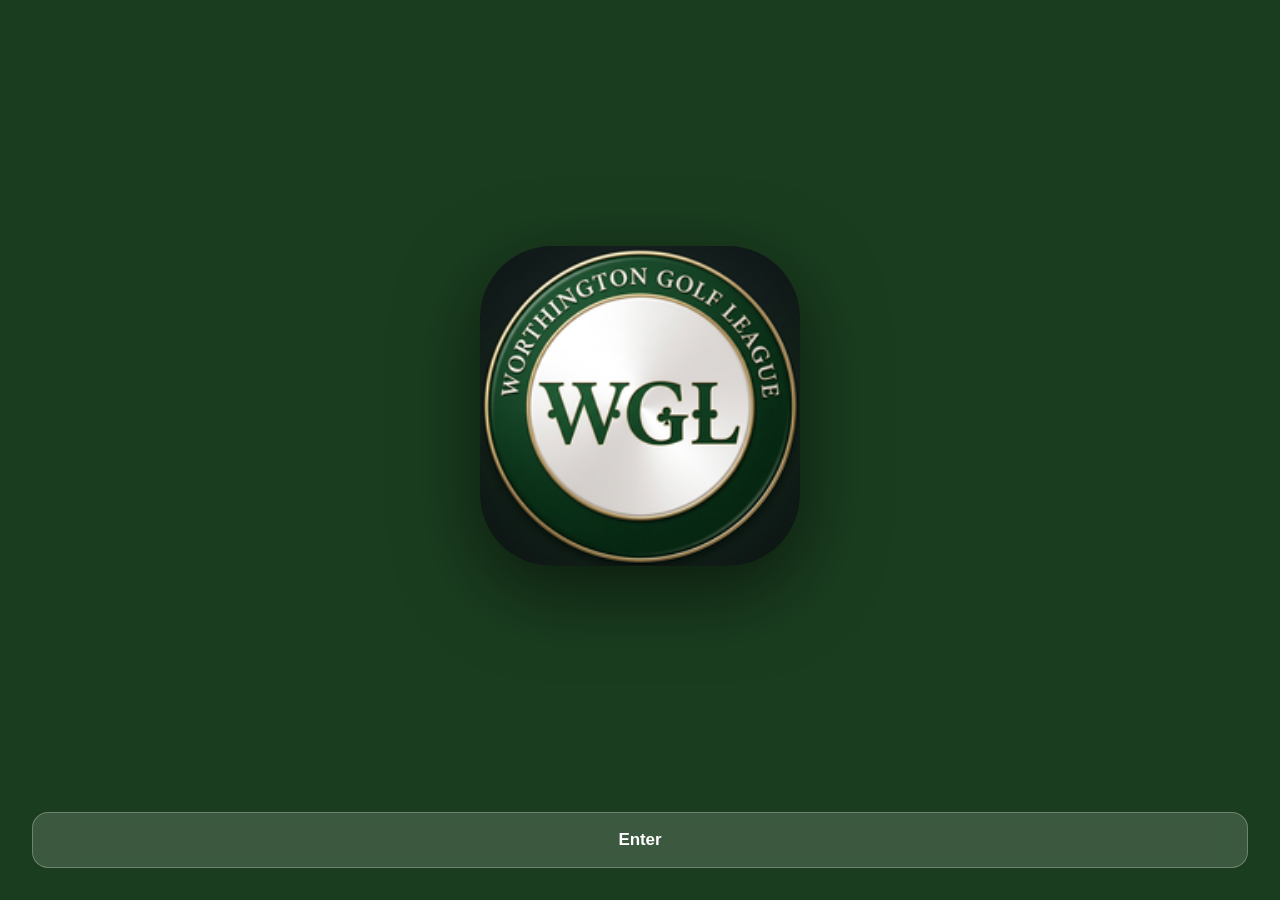
==== index.html @ fe024d25 "WGL update" ====
<!DOCTYPE html>
<!-- WGL v45 · 2026-08-27 · Auto push prompt on first open -->
<html lang="en">
<head>
<meta charset="UTF-8">
<meta name="viewport" content="width=device-width, initial-scale=1.0, viewport-fit=cover">
<meta name="apple-mobile-web-app-capable" content="yes">
<link rel="manifest" href="manifest.json">
<link rel="apple-touch-icon" href="apple-touch-icon.png">
<title>WGL 2026</title>
<!-- OneSignal Web Push SDK -->
<script src="https://cdn.onesignal.com/sdks/web/v16/OneSignalSDK.page.js" defer></script>
<script>
  window.OneSignalDeferred = window.OneSignalDeferred || [];
  OneSignalDeferred.push(async function(OneSignal) {
    await OneSignal.init({
      appId: '2d45ee7e-57a8-450f-bbcd-42a872d6ac59',
      serviceWorkerParam: { scope: '/worthington-golf-league/' },
      serviceWorkerPath: 'OneSignalSDKWorker.js',
      serviceWorkerUpdaterPath: 'OneSignalSDKupdaterWorker.js',
    });
  });
</script>
<style>
* { box-sizing:border-box; margin:0; padding:0; }
body { font-family:-apple-system,BlinkMacSystemFont,'Segoe UI',sans-serif; background:var(--bg,#f5f5f5); color:var(--text,#1a1a1a); font-size:14px; height:100dvh; display:flex; flex-direction:column; overflow:hidden; }

/* Sync badge */
.sync-bar { display:flex; align-items:center; justify-content:center; gap:6px; padding:5px 12px; font-size:11px; color:#2e7d32; background:#e8f5e9; border-bottom:1px solid #c8e6c9; flex-shrink:0; order:0; }
.sync-dot { width:7px; height:7px; border-radius:50%; background:#43a047; flex-shrink:0; }

/* Header */
.app-hdr { background:#1b5e20; color:white; padding-top:env(safe-area-inset-top); flex-shrink:0; order:1; }
.hdr-inner { padding:10px 14px 0; }
.hdr-inner h1 { font-size:17px; font-weight:700; }
.hdr-sub { font-size:11px; opacity:.75; margin:1px 0 8px; }
html,body{touch-action:manipulation}
button,.tab,.pin-btn,input,select{touch-action:manipulation}
.tabs { flex-shrink:0; order:3; display:flex; background:var(--tabbar-bg,rgba(255,255,255,.88)); -webkit-backdrop-filter:blur(20px) saturate(180%); backdrop-filter:blur(20px) saturate(180%); border-top:.5px solid var(--tabbar-line,rgba(0,0,0,.12)); padding-bottom:env(safe-area-inset-bottom); }
#main-scroll { order:2; flex:1; overflow-y:auto; -webkit-overflow-scrolling:touch; }
.tab { flex:1; min-width:0; display:flex; flex-direction:column; align-items:center; gap:2px; padding:7px 1px 6px; font-size:9px; font-weight:600; color:var(--tabbar-inactive,#8e8e93); cursor:pointer; white-space:nowrap; -webkit-tap-highlight-color:transparent; }
.tab .ticon { display:inline-flex; align-items:center; justify-content:center; opacity:.85; padding:4px 10px; border-radius:12px; transition:transform .15s ease, background .15s ease; }
.tab .ticon svg { width:22px; height:22px; display:block; }
.tab.active .ticon svg { stroke-width:2.2; }
#tab-my.active .ticon svg { fill:currentColor; }
.tab.active { color:var(--tint,#2e7d32); }
.tab.active .ticon { opacity:1; transform:scale(1.08); background:var(--tint-soft,rgba(46,125,50,.14)); }
.tab:active .ticon { transform:scale(.88); }
.tab-content { display:none; padding:12px 12px 20px; max-width:700px; margin:0 auto; }
.tab-content.active { display:block; }

/* Cards */
.card { background:var(--card,white); border-radius:12px; box-shadow:0 1px 4px rgba(0,0,0,.1); margin-bottom:12px; overflow:hidden; }
.card-hdr { padding:11px 14px; font-weight:700; font-size:13px; border-bottom:1px solid #f0f0f0; background:var(--card,white); }

/* Settings gear (in header) */
#gear-btn { background:none; border:none; color:white; font-size:20px; cursor:pointer; padding:4px 2px 4px 10px; -webkit-tap-highlight-color:transparent; transition:transform .3s; opacity:.85; }
#gear-btn.open { transform:rotate(90deg); }
#settings-panel { position:fixed; top:calc(env(safe-area-inset-top) + 62px); right:12px; width:252px; background:white; border-radius:16px; box-shadow:0 8px 32px rgba(0,0,0,.22); z-index:200; padding:16px; display:none; border:1px solid #ddd; }
#settings-panel.open { display:block; }
.settings-title { font-size:11px; font-weight:700; color:#888; text-transform:uppercase; letter-spacing:.06em; margin-bottom:8px; }
.seg { display:flex; background:rgba(120,120,128,.16); border-radius:9px; padding:2px; margin-bottom:14px; }
.seg button { flex:1; border:none; background:none; padding:7px 2px; border-radius:7px; font-size:12px; font-weight:600; color:inherit; opacity:.65; cursor:pointer; -webkit-tap-highlight-color:transparent; }
.seg button.on { background:var(--card,white); box-shadow:0 1px 3px rgba(0,0,0,.18); color:var(--tint,#2e7d32); opacity:1; }
.settings-row { display:flex; justify-content:space-between; align-items:center; margin-bottom:12px; }
.settings-label { font-size:14px; }

/* Font schemes */
body.font-rounded { font-family:ui-rounded,'SF Pro Rounded',-apple-system,BlinkMacSystemFont,'Segoe UI',sans-serif; }
body.font-serif { font-family:ui-serif,'New York',Georgia,'Times New Roman',serif; }
table.standings td, .gps-dist-val, .score-val, .hcp-val, .rtotals { font-variant-numeric:tabular-nums; }

/* Text size */
body.text-lg .tab-content, body.text-lg .modal, body.text-lg #signup-modal, body.text-lg #sc-modal>div { zoom:1.12; }
body.text-xl .tab-content, body.text-xl .modal, body.text-xl #signup-modal, body.text-xl #sc-modal>div { zoom:1.25; }
.toggle { position:relative; width:44px; height:26px; flex-shrink:0; }
.toggle input { opacity:0; width:0; height:0; }
.toggle-track { position:absolute; inset:0; background:#ccc; border-radius:26px; cursor:pointer; transition:.2s; }
.toggle input:checked + .toggle-track { background:#2e7d32; }
.toggle-track:before { content:''; position:absolute; height:20px; width:20px; left:3px; bottom:3px; background:white; border-radius:50%; transition:.2s; }
.toggle input:checked + .toggle-track:before { transform:translateX(18px); }

/* Scorecard — 3-step prototype */
.sc-step { display:none; }
.sc-step.active { display:block; }
.search-input { width:100%; padding:11px 14px; border:1.5px solid #ddd; border-radius:8px; font-size:15px; -webkit-appearance:none; outline:none; }
.search-input:focus { border-color:#2e7d32; }
.search-wrap { position:relative; }
.search-drop { display:none; position:absolute; top:calc(100% + 4px); left:0; right:0; background:white; border:1px solid #e0e0e0; border-radius:10px; max-height:230px; overflow-y:auto; z-index:50; box-shadow:0 6px 20px rgba(0,0,0,.14); }
.search-item { padding:12px 14px; cursor:pointer; border-bottom:1px solid #f5f5f5; font-size:14px; }
.search-item:last-child { border-bottom:none; }
.player-chip { display:flex; align-items:center; justify-content:space-between; padding:10px 0; border-bottom:1px solid #f5f5f5; }
.player-chip:last-child { border-bottom:none; }
.chip-name { font-size:14px; font-weight:600; }
.chip-meta { font-size:12px; color:#888; font-weight:400; }
.chip-remove { background:none; border:none; color:#ccc; font-size:24px; cursor:pointer; line-height:1; padding:0 4px; }
.progress-row { display:flex; gap:5px; justify-content:center; padding:8px 0 12px; }
.dot { border-radius:50%; transition:all .15s; }
.hole-hdr { padding:14px 16px 10px; }
.hole-num-big { font-size:24px; font-weight:800; }
.hole-par-lbl { font-size:13px; color:#888; margin-top:2px; }
.score-row { display:flex; align-items:center; justify-content:space-between; padding:11px 0; border-bottom:1px solid #f0f0f0; }
.score-row:last-child { border-bottom:none; }
.sname { font-size:17px; font-weight:700; letter-spacing:-.2px; }
.score-ctrl { display:flex; align-items:center; gap:8px; }
.adj-btn { width:44px; height:44px; border-radius:50%; border:1.5px solid #ddd; background:white; font-size:28px; line-height:1; cursor:pointer; display:flex; align-items:center; justify-content:center; -webkit-tap-highlight-color:transparent; }
.adj-btn:active { background:#f0f0f0; transform:scale(.88); }
.score-val { width:38px; text-align:center; font-size:28px; font-weight:800; }
.nav-row { display:flex; gap:10px; padding:12px 0 0; }
.nav-btn { flex:1; padding:14px; border:1.5px solid #ddd; border-radius:10px; font-size:15px; font-weight:600; background:white; color:#333; cursor:pointer; -webkit-tap-highlight-color:transparent; }
.nav-btn:active { transform:scale(.97); }
.nav-btn.next { background:#2e7d32; color:white; border-color:#2e7d32; }
.nav-btn.review { background:#1565c0; color:white; border-color:#1565c0; }
.sc-team-hdr { font-size:11px; font-weight:700; color:#888; text-transform:uppercase; letter-spacing:.08em; padding-bottom:8px; }
.rev-row { padding:10px 0; border-bottom:1px solid #f5f5f5; }
.rev-row:last-child { border-bottom:none; }
.rev-name-row { display:flex; justify-content:space-between; align-items:baseline; margin-bottom:5px; }
.rname { font-size:14px; font-weight:600; }
.rtotals { font-size:13px; font-weight:700; color:#2e7d32; }
.rtotals.warn { color:#c62828; }
.hole-dots { display:flex; gap:3px; flex-wrap:wrap; margin-top:3px; }
.hd { display:inline-flex; align-items:center; justify-content:center; width:26px; height:24px; border-radius:5px; font-size:12px; font-weight:700; }
.hd.eagle  { background:#fff9c4; color:#f57f17; }
.hd.birdie { background:#e8f5e9; color:#2e7d32; }
.hd.par    { background:#f5f5f5; color:#555; }
.hd.bogey  { background:#fff3e0; color:#e65100; }
.hd.double { background:#fce4ec; color:#c62828; }
.hd.miss   { background:#fce4ec; color:#c62828; }
.sc-btn { width:100%; background:#2e7d32; color:white; border:none; border-radius:10px; padding:16px; font-size:15px; font-weight:600; cursor:pointer; display:block; -webkit-tap-highlight-color:transparent; }
.sc-btn:active { background:#1b5e20; }
.sc-btn-ghost { width:100%; background:none; border:none; color:#888; font-size:13px; padding:10px; cursor:pointer; }
.sc-note { font-size:11px; color:#aaa; text-align:center; margin-top:8px; line-height:1.5; }
.empty-msg { color:#bbb; font-size:13px; text-align:center; padding:12px 0; }

/* Team table */
table.standings { width:100%; border-collapse:collapse; font-size:13px; }
.standings th { background:#f5f5f5; padding:7px 8px; text-align:center; font-size:11px; font-weight:700; color:#555; border-bottom:2px solid #eee; }
.standings th.lft { text-align:left; }
.standings td { padding:7px 8px; border-bottom:1px solid #f5f5f5; text-align:center; }
.standings td.lft { text-align:left; }
.standings tr:last-child td { border-bottom:none; }
.rank1 { color:#f57f17; font-weight:700; }

/* News */
.ann-item { background:var(--card,white); border-radius:12px; padding:14px; margin-bottom:10px; border-left:4px solid #2e7d32; box-shadow:0 1px 4px rgba(0,0,0,.08); }
.ann-tag { font-size:10px; font-weight:700; text-transform:uppercase; letter-spacing:.07em; color:#2e7d32; margin-bottom:4px; }
.ann-title { font-weight:700; font-size:15px; margin-bottom:5px; }
.ann-body { font-size:13px; color:#555; line-height:1.55; }
.ann-date { font-size:11px; color:#aaa; margin-top:6px; }
.ann-info { border-left-color:#1565c0; }
.ann-info .ann-tag { color:#1565c0; }
.ann-reminder { border-left-color:#e65100; }
.ann-reminder .ann-tag { color:#e65100; }
.ann-alert { border-left-color:#c62828; }
.ann-alert .ann-tag { color:#c62828; }

/* Outing */
.outing-section { margin-bottom:16px; }
.outing-lbl { font-size:11px; font-weight:700; text-transform:uppercase; letter-spacing:.07em; color:#2e7d32; margin-bottom:5px; }
.outing-val { font-size:14px; line-height:1.5; }
.prize-row { display:flex; gap:10px; padding:8px 0; border-bottom:1px solid #f5f5f5; font-size:13px; }
.prize-row:last-child { border-bottom:none; }
.prize-pos { font-weight:700; min-width:80px; }
.prize-desc { color:#555; }

/* Dues */
.badge-in { display:inline-block; background:#e8f5e9; color:#2e7d32; border-radius:20px; font-size:11px; font-weight:700; padding:2px 10px; }
.badge-out { display:inline-block; background:#f5f5f5; color:#bbb; border-radius:20px; font-size:11px; font-weight:600; padding:2px 10px; }
.dues-summary { display:flex; gap:14px; flex-wrap:wrap; font-size:13px; padding:12px 14px; }

/* Roster / player details */
.roster-team { margin-bottom:12px; }
.roster-team-hdr { background:#1b5e20; color:white; font-size:11px; font-weight:700; text-transform:uppercase; letter-spacing:.06em; padding:5px 12px; border-radius:8px 8px 0 0; }
.roster-player { display:flex; align-items:center; gap:10px; padding:10px 12px; border-bottom:1px solid #f5f5f5; }
.roster-player:last-child { border-bottom:none; }
.rp-name { font-weight:600; font-size:14px; flex:1; }
.rp-hcp { font-size:11px; color:#888; }
.call-btn { background:#e8f5e9; color:#2e7d32; border:none; border-radius:8px; padding:5px 11px; font-size:12px; font-weight:700; cursor:pointer; -webkit-tap-highlight-color:transparent; text-decoration:none; display:inline-block; }
.call-btn.no-phone { background:#f5f5f5; color:#ccc; pointer-events:none; }

/* Player modal */
.modal-bg { display:none; position:fixed; inset:0; background:rgba(0,0,0,.4); z-index:200; align-items:flex-end; }
.modal-bg.open { display:flex; }
.modal { background:white; border-radius:20px 20px 0 0; padding:24px 20px env(safe-area-inset-bottom); width:100%; max-width:500px; margin:0 auto; }
.modal-name { font-size:20px; font-weight:700; margin-bottom:4px; }
.modal-meta { font-size:13px; color:#888; margin-bottom:16px; }
.modal-row { display:flex; justify-content:space-between; align-items:center; padding:11px 0; border-bottom:1px solid #f5f5f5; font-size:14px; }
.modal-row:last-child { border-bottom:none; }
.modal-close { width:100%; padding:13px; margin-top:14px; background:#f5f5f5; border:none; border-radius:12px; font-size:15px; font-weight:600; color:#555; cursor:pointer; }
.call-big { background:#2e7d32; color:white; border:none; border-radius:10px; padding:9px 18px; font-size:14px; font-weight:700; cursor:pointer; -webkit-tap-highlight-color:transparent; }

/* HCP grid */
.hcp-grid { display:grid; grid-template-columns:repeat(auto-fill,minmax(130px,1fr)); gap:8px; }
.hcp-row { background:var(--card,white); border-radius:10px; padding:10px 12px; box-shadow:0 1px 3px rgba(0,0,0,.08); display:flex; justify-content:space-between; align-items:center; cursor:pointer; -webkit-tap-highlight-color:transparent; }
.hcp-row:active { background:#f0faf0; }
.hcp-name { font-size:13px; font-weight:600; }
.hcp-val { font-size:18px; font-weight:800; color:#2e7d32; }

/* Theme swatch buttons */

/* GPS Distance tab */
.gps-hole-btn { padding:9px 4px; border:1.5px solid #ddd; border-radius:8px; background:white; font-size:14px; font-weight:700; cursor:pointer; -webkit-tap-highlight-color:transparent; color:#333; }
.gps-hole-btn.active { background:#1b5e20; color:white; border-color:#1b5e20; }
.gps-hole-btn:active { transform:scale(.9); }
.gps-dist-box { text-align:center; background:#f5f5f5; border-radius:10px; padding:12px 6px; }
.gps-dist-lbl { font-size:10px; font-weight:700; color:#888; text-transform:uppercase; letter-spacing:.06em; margin-bottom:6px; }
.gps-dist-val { font-size:28px; font-weight:800; color:#1b5e20; line-height:1; }
.gps-dist-unit { font-size:10px; color:#aaa; margin-top:2px; }

/* ── Standalone GPS tab ── */
#gps2 { padding:0 !important; }
.gps2-screen { background:#000; display:flex; flex-direction:column; min-height:calc(100dvh - 120px); }
.gps2-hole-bar { display:flex; align-items:center; justify-content:space-between; padding:20px 20px 10px; }
.gps2-nav-btn { background:rgba(255,255,255,.12); border:none; color:rgba(255,255,255,.65); font-size:24px; width:38px; height:38px; border-radius:10px; cursor:pointer; display:flex; align-items:center; justify-content:center; -webkit-tap-highlight-color:transparent; }
.gps2-nav-btn:active { background:rgba(255,255,255,.22); transform:scale(.9); }
.gps2-hole-label { font-size:28px; font-weight:700; color:#fff; letter-spacing:-.5px; text-align:center; }
.gps2-hole-meta { font-size:12px; color:rgba(255,255,255,.4); text-align:center; margin-top:2px; }
.gps2-yards { flex:1; display:flex; flex-direction:column; justify-content:center; padding:0 22px; gap:8px; }
.gps2-row { display:flex; justify-content:space-between; align-items:center; padding:14px 18px; border-radius:14px; }
.gps2-row.front { background:rgba(255,255,255,.07); }
.gps2-row.ctr { background:rgba(93,202,130,.15); border:1px solid rgba(93,202,130,.25); }
.gps2-row.back { background:rgba(255,255,255,.07); }
.gps2-lbl { font-size:13px; font-weight:600; text-transform:uppercase; letter-spacing:.05em; color:rgba(255,255,255,.45); }
.gps2-row.ctr .gps2-lbl { color:#5dca82; }
.gps2-num { font-size:44px; font-weight:700; color:rgba(255,255,255,.78); letter-spacing:-1.5px; line-height:1; font-variant-numeric:tabular-nums; }
.gps2-row.ctr .gps2-num { font-size:60px; color:#fff; }
.gps2-unit-lbl { font-size:10px; color:rgba(255,255,255,.3); text-align:right; margin-top:2px; }
.gps2-status { text-align:center; font-size:10px; color:rgba(255,255,255,.28); padding:10px 0 16px; }
</style>

<style id="theme-css">
/* ── Dark Gold ─────────────────────────────────────────────── */
body.theme-dark-gold{--bg:#0d1117;--card:#161b22;--text:#e6edf3;--tint:#c9a84c;--tabbar-bg:rgba(13,17,23,.88);--tabbar-line:#21262d;--tabbar-inactive:#6e7681;--tint-soft:rgba(201,168,76,.18);--sel-bg:#c9a84c;--sel-fg:#0d1117;--unsel-bg:#21262d;--unsel-fg:#8b949e;--unsel-line:#30363d}
body.theme-dark-gold .app-hdr{background:#161b22;border-bottom:1px solid #21262d}
body.theme-dark-gold .hdr-inner h1,.theme-dark-gold .hdr-sub{color:#e6edf3}
body.theme-dark-gold .sync-bar{background:#161b22;color:#c9a84c;border-bottom-color:#21262d}
body.theme-dark-gold .sync-dot{background:#c9a84c}
body.theme-dark-gold #gear-btn{background:#c9a84c;color:#0d1117}
body.theme-dark-gold #settings-panel{background:#161b22;border-color:#30363d}
body.theme-dark-gold .settings-title{color:#8b949e}
body.theme-dark-gold .settings-row{border-bottom-color:#21262d}
body.theme-dark-gold .settings-label{color:#e6edf3}
body.theme-dark-gold .adj-btn{background:#21262d;border-color:#30363d;color:#e6edf3}
body.theme-dark-gold .nav-btn{background:#21262d;border-color:#30363d;color:#e6edf3}
body.theme-dark-gold .nav-btn.next{background:#c9a84c;color:#0d1117;border-color:#c9a84c}
body.theme-dark-gold .nav-btn.review{background:#1565c0;color:white;border-color:#1565c0}
body.theme-dark-gold .sc-btn{background:#c9a84c;color:#0d1117}
body.theme-dark-gold .sc-btn:active{background:#b8960b}
body.theme-dark-gold .sc-btn-ghost{color:#8b949e}
body.theme-dark-gold .search-input{background:#21262d;border-color:#30363d;color:#e6edf3}
body.theme-dark-gold .search-input:focus{border-color:#c9a84c}
body.theme-dark-gold .search-drop,.theme-dark-gold .search-item{background:#161b22;border-color:#21262d;color:#e6edf3}
body.theme-dark-gold .player-chip,.theme-dark-gold .score-row,.theme-dark-gold .rev-row,.theme-dark-gold .roster-player{border-bottom-color:#21262d}
body.theme-dark-gold .hcp-val,.theme-dark-gold .rtotals,.theme-dark-gold .outing-lbl,.theme-dark-gold .ann-tag{color:#c9a84c}
body.theme-dark-gold .toggle input:checked+.toggle-track{background:#c9a84c}
body.theme-dark-gold .roster-team-hdr{background:#c9a84c;color:#0d1117}
body.theme-dark-gold .call-btn{background:#21262d;color:#c9a84c}
body.theme-dark-gold .call-big{background:#c9a84c;color:#0d1117}
body.theme-dark-gold .badge-in{background:rgba(201,168,76,.15);color:#c9a84c}
body.theme-dark-gold .ann-item{background:#161b22;border-left-color:#c9a84c}
body.theme-dark-gold .ann-body,.theme-dark-gold .prize-desc,.theme-dark-gold .chip-meta,.theme-dark-gold .sc-note,.theme-dark-gold .empty-msg{color:#8b949e}
body.theme-dark-gold .ann-date{color:#484f58}
body.theme-dark-gold .card-hdr{background:#161b22;border-bottom-color:#21262d}
body.theme-dark-gold .standings th{background:#21262d;color:#8b949e;border-bottom-color:#30363d}
body.theme-dark-gold .standings td{border-bottom-color:#21262d}
body.theme-dark-gold .modal{background:#161b22}
body.theme-dark-gold .modal-row{border-bottom-color:#21262d}
body.theme-dark-gold .modal-close{background:#21262d;color:#8b949e}
body.theme-dark-gold #modal-hcp{color:#c9a84c!important}
body.theme-dark-gold .hcp-row:active{background:#21262d}
body.theme-dark-gold .dues-summary,.theme-dark-gold .modal-meta{color:#8b949e}
body.theme-dark-gold .ann-info{border-left-color:#3b82f6}
body.theme-dark-gold .ann-info .ann-tag{color:#3b82f6}

/* ── Light Gold ────────────────────────────────────────────── */
body.theme-light-gold{--bg:#faf8f0;--card:#fff;--text:#1a1200;--tint:#b8860b;--tabbar-bg:rgba(255,253,245,.9);--tabbar-line:#e8dcc0;--tabbar-inactive:#a89c78;--tint-soft:rgba(184,134,11,.14);--sel-bg:#b8860b;--sel-fg:#fff;--unsel-bg:#fff;--unsel-fg:#777;--unsel-line:#ddd}
body.theme-light-gold .app-hdr{background:#2d1c00}
body.theme-light-gold .hdr-sub{opacity:.7}
body.theme-light-gold .sync-bar{background:#fffdf0;color:#b8860b;border-bottom-color:#f0d060}
body.theme-light-gold .sync-dot{background:#b8860b}
body.theme-light-gold #gear-btn{background:#b8860b}
body.theme-light-gold .nav-btn.next{background:#b8860b;border-color:#b8860b}
body.theme-light-gold .sc-btn{background:#b8860b}
body.theme-light-gold .sc-btn:active{background:#8b6508}
body.theme-light-gold .search-input:focus{border-color:#b8860b}
body.theme-light-gold .hcp-val,.theme-light-gold .rtotals,.theme-light-gold .outing-lbl,.theme-light-gold .ann-tag{color:#b8860b}
body.theme-light-gold .toggle input:checked+.toggle-track{background:#b8860b}
body.theme-light-gold .roster-team-hdr{background:#2d1c00}
body.theme-light-gold .call-btn{background:#fffbe6;color:#b8860b}
body.theme-light-gold .call-big{background:#b8860b}
body.theme-light-gold .badge-in{background:#fffbe6;color:#b8860b}
body.theme-light-gold .ann-item{border-left-color:#b8860b}
body.theme-light-gold #modal-hcp{color:#b8860b!important}

/* ── Dark Slate ────────────────────────────────────────────── */
body.theme-dark-slate{--bg:#10141c;--card:#1e293b;--text:#f1f5f9;--tint:#38bdf8;--tabbar-bg:rgba(16,20,28,.88);--tabbar-line:#1e3a5f;--tabbar-inactive:#64748b;--tint-soft:rgba(56,189,248,.18);--sel-bg:#0284c7;--sel-fg:#fff;--unsel-bg:#334155;--unsel-fg:#94a3b8;--unsel-line:#475569}
body.theme-dark-slate .app-hdr{background:#0f2744;border-bottom:1px solid #1e3a5f}
body.theme-dark-slate .hdr-inner h1,.theme-dark-slate .hdr-sub{color:#f1f5f9}
body.theme-dark-slate .sync-bar{background:#1e293b;color:#38bdf8;border-bottom-color:#334155}
body.theme-dark-slate .sync-dot{background:#38bdf8}
body.theme-dark-slate #gear-btn{background:#0284c7;color:white}
body.theme-dark-slate #settings-panel{background:#1e293b;border-color:#334155}
body.theme-dark-slate .settings-title{color:#64748b}
body.theme-dark-slate .settings-label{color:#f1f5f9}
body.theme-dark-slate .adj-btn{background:#334155;border-color:#475569;color:#f1f5f9}
body.theme-dark-slate .nav-btn{background:#334155;border-color:#475569;color:#f1f5f9}
body.theme-dark-slate .nav-btn.next{background:#0284c7;color:white;border-color:#0284c7}
body.theme-dark-slate .sc-btn{background:#0284c7;color:white}
body.theme-dark-slate .sc-btn:active{background:#0369a1}
body.theme-dark-slate .sc-btn-ghost{color:#64748b}
body.theme-dark-slate .search-input{background:#334155;border-color:#475569;color:#f1f5f9}
body.theme-dark-slate .search-input:focus{border-color:#38bdf8}
body.theme-dark-slate .search-drop,.theme-dark-slate .search-item{background:#1e293b;border-color:#334155;color:#f1f5f9}
body.theme-dark-slate .player-chip,.theme-dark-slate .score-row,.theme-dark-slate .rev-row,.theme-dark-slate .roster-player{border-bottom-color:#334155}
body.theme-dark-slate .hcp-val,.theme-dark-slate .rtotals,.theme-dark-slate .outing-lbl,.theme-dark-slate .ann-tag{color:#38bdf8}
body.theme-dark-slate .toggle input:checked+.toggle-track{background:#0284c7}
body.theme-dark-slate .roster-team-hdr{background:#0f2744;color:#38bdf8}
body.theme-dark-slate .call-btn{background:#334155;color:#38bdf8}
body.theme-dark-slate .call-big{background:#0284c7;color:white}
body.theme-dark-slate .badge-in{background:rgba(56,189,248,.12);color:#38bdf8}
body.theme-dark-slate .ann-item{background:#1e293b;border-left-color:#0284c7}
body.theme-dark-slate .ann-body,.theme-dark-slate .prize-desc,.theme-dark-slate .chip-meta,.theme-dark-slate .sc-note,.theme-dark-slate .empty-msg{color:#64748b}
body.theme-dark-slate .ann-date{color:#475569}
body.theme-dark-slate .card-hdr{background:#1e293b;border-bottom-color:#334155}
body.theme-dark-slate .standings th{background:#334155;color:#64748b;border-bottom-color:#475569}
body.theme-dark-slate .standings td{border-bottom-color:#334155}
body.theme-dark-slate .modal{background:#1e293b}
body.theme-dark-slate .modal-row{border-bottom-color:#334155}
body.theme-dark-slate .modal-close{background:#334155;color:#94a3b8}
body.theme-dark-slate #modal-hcp{color:#38bdf8!important}
body.theme-dark-slate .hcp-row:active{background:#334155}
body.theme-dark-slate .dues-summary,.theme-dark-slate .modal-meta{color:#94a3b8}

/* ── Light Slate ───────────────────────────────────────────── */
body.theme-light-slate{--bg:#f0f4f8;--card:#fff;--text:#1e293b;--tint:#0284c7;--tabbar-bg:rgba(240,244,248,.9);--tabbar-line:#cbd5e1;--tabbar-inactive:#94a3b8;--tint-soft:rgba(2,132,199,.12);--sel-bg:#0284c7;--sel-fg:#fff;--unsel-bg:#fff;--unsel-fg:#777;--unsel-line:#ddd}
body.theme-light-slate .app-hdr{background:#0f2744}
body.theme-light-slate .hdr-sub{opacity:.7}
body.theme-light-slate .sync-bar{background:#e8f4fd;color:#0284c7;border-bottom-color:#bae6fd}
body.theme-light-slate .sync-dot{background:#0284c7}
body.theme-light-slate #gear-btn{background:#0284c7}
body.theme-light-slate .nav-btn.next{background:#0284c7;border-color:#0284c7}
body.theme-light-slate .sc-btn{background:#0284c7}
body.theme-light-slate .sc-btn:active{background:#0369a1}
body.theme-light-slate .search-input:focus{border-color:#0284c7}
body.theme-light-slate .hcp-val,.theme-light-slate .rtotals,.theme-light-slate .outing-lbl,.theme-light-slate .ann-tag{color:#0284c7}
body.theme-light-slate .toggle input:checked+.toggle-track{background:#0284c7}
body.theme-light-slate .roster-team-hdr{background:#0f2744}
body.theme-light-slate .call-btn{background:#e8f4fd;color:#0284c7}
body.theme-light-slate .call-big{background:#0284c7}
body.theme-light-slate .badge-in{background:#e8f4fd;color:#0284c7}
body.theme-light-slate .ann-item{border-left-color:#0284c7}
body.theme-light-slate #modal-hcp{color:#0284c7!important}

/* ── Dark Turf ─────────────────────────────────────────────── */
body.theme-dark-turf{--bg:#071507;--card:#0f2d0f;--text:#e8f5e8;--tint:#4ade80;--tabbar-bg:rgba(7,21,7,.88);--tabbar-line:#1a4a1a;--tabbar-inactive:#4a7a4a;--tint-soft:rgba(74,222,128,.18);--sel-bg:#166534;--sel-fg:#4ade80;--unsel-bg:#1a4a1a;--unsel-fg:#6abf69;--unsel-line:#2d6a2d}
body.theme-dark-turf .app-hdr{background:#071507;border-bottom:1px solid #1a4a1a}
body.theme-dark-turf .hdr-inner h1,.theme-dark-turf .hdr-sub{color:#e8f5e8}
body.theme-dark-turf .sync-bar{background:#0f2d0f;color:#4ade80;border-bottom-color:#1a4a1a}
body.theme-dark-turf .sync-dot{background:#4ade80}
body.theme-dark-turf #gear-btn{background:#166534;color:#4ade80}
body.theme-dark-turf #settings-panel{background:#0f2d0f;border-color:#1a4a1a}
body.theme-dark-turf .settings-title{color:#4ade80}
body.theme-dark-turf .settings-label{color:#e8f5e8}
body.theme-dark-turf .adj-btn{background:#1a4a1a;border-color:#2d6a2d;color:#e8f5e8}
body.theme-dark-turf .nav-btn{background:#1a4a1a;border-color:#2d6a2d;color:#e8f5e8}
body.theme-dark-turf .nav-btn.next{background:#166534;color:#4ade80;border-color:#166534}
body.theme-dark-turf .sc-btn{background:#166534;color:#4ade80}
body.theme-dark-turf .sc-btn:active{background:#14532d}
body.theme-dark-turf .sc-btn-ghost{color:#4ade80;opacity:.6}
body.theme-dark-turf .search-input{background:#1a4a1a;border-color:#2d6a2d;color:#e8f5e8}
body.theme-dark-turf .search-input:focus{border-color:#4ade80}
body.theme-dark-turf .search-drop,.theme-dark-turf .search-item{background:#0f2d0f;border-color:#1a4a1a;color:#e8f5e8}
body.theme-dark-turf .player-chip,.theme-dark-turf .score-row,.theme-dark-turf .rev-row,.theme-dark-turf .roster-player{border-bottom-color:#1a4a1a}
body.theme-dark-turf .hcp-val,.theme-dark-turf .rtotals,.theme-dark-turf .outing-lbl,.theme-dark-turf .ann-tag{color:#4ade80}
body.theme-dark-turf .toggle input:checked+.toggle-track{background:#166534}
body.theme-dark-turf .roster-team-hdr{background:#071507;color:#4ade80;border-bottom:1px solid #1a4a1a}
body.theme-dark-turf .call-btn{background:#1a4a1a;color:#4ade80}
body.theme-dark-turf .call-big{background:#166534;color:#4ade80}
body.theme-dark-turf .badge-in{background:rgba(74,222,128,.1);color:#4ade80}
body.theme-dark-turf .ann-item{background:#0f2d0f;border-left-color:#4ade80}
body.theme-dark-turf .ann-body,.theme-dark-turf .prize-desc,.theme-dark-turf .chip-meta,.theme-dark-turf .sc-note,.theme-dark-turf .empty-msg{color:#6abf69}
body.theme-dark-turf .ann-date{color:#2d6a2d}
body.theme-dark-turf .card-hdr{background:#0f2d0f;border-bottom-color:#1a4a1a}
body.theme-dark-turf .standings th{background:#1a4a1a;color:#6abf69;border-bottom-color:#2d6a2d}
body.theme-dark-turf .standings td{border-bottom-color:#1a4a1a}
body.theme-dark-turf .modal{background:#0f2d0f}
body.theme-dark-turf .modal-row{border-bottom-color:#1a4a1a}
body.theme-dark-turf .modal-close{background:#1a4a1a;color:#6abf69}
body.theme-dark-turf #modal-hcp{color:#4ade80!important}
body.theme-dark-turf .hcp-row:active{background:#1a4a1a}
body.theme-dark-turf .dues-summary,.theme-dark-turf .modal-meta{color:#6abf69}

/* ── Earth Dark ─ deep pine, olive cards, burnt-orange accents ── */
body.theme-earth-dark{--bg:#141a15;--card:#232b24;--text:#e8e2cf;--tint:#e0a43c;--tabbar-bg:rgba(18,23,18,.92);--tabbar-line:#2e372e;--tabbar-inactive:#7d846d;--tint-soft:rgba(224,164,60,.16);--sel-bg:#bf5327;--sel-fg:#f5ead9;--unsel-bg:#2e372c;--unsel-fg:#b8bfa6;--unsel-line:#3a453a}
body.theme-earth-dark .app-hdr{background:#24402c;border-bottom:1px solid #2e372e}
body.theme-earth-dark .hdr-inner h1{color:#e8d99a}
body.theme-earth-dark .hdr-sub{color:#cfe3c2;opacity:.85}
body.theme-earth-dark .sync-bar{background:#1b241c;color:#9fb37a;border-bottom-color:#2e372e}
body.theme-earth-dark .sync-dot{background:#9fb37a}
body.theme-earth-dark #gear-btn{background:#bf5327;color:#f5ead9}
body.theme-earth-dark #settings-panel{background:#232b24;border-color:#3a453a}
body.theme-earth-dark .settings-title{color:#8c927c}
body.theme-earth-dark .settings-label{color:#e8e2cf}
body.theme-earth-dark .adj-btn{background:#2e372c;border-color:#46523f;color:#e8e2cf}
body.theme-earth-dark .nav-btn{background:#2e372c;border-color:#46523f;color:#e8e2cf}
body.theme-earth-dark .nav-btn.next{background:#bf5327;color:#f5ead9;border-color:#bf5327}
body.theme-earth-dark .sc-btn{background:#bf5327;color:#f5ead9}
body.theme-earth-dark .sc-btn:active{background:#a8431f}
body.theme-earth-dark .sc-btn-ghost{color:#8c927c}
body.theme-earth-dark .search-input{background:#2e372c;border-color:#46523f;color:#e8e2cf}
body.theme-earth-dark .search-input:focus{border-color:#e0a43c}
body.theme-earth-dark .search-drop,.theme-earth-dark .search-item{background:#232b24;border-color:#2e372e;color:#e8e2cf}
body.theme-earth-dark .player-chip,.theme-earth-dark .score-row,.theme-earth-dark .rev-row,.theme-earth-dark .roster-player{border-bottom-color:#2e372e}
body.theme-earth-dark .hcp-val,.theme-earth-dark .rtotals,.theme-earth-dark .outing-lbl,.theme-earth-dark .ann-tag{color:#e0a43c}
body.theme-earth-dark .toggle input:checked+.toggle-track{background:#bf5327}
body.theme-earth-dark .roster-team-hdr{background:#24402c;color:#e8d99a}
body.theme-earth-dark .call-btn{background:#2e372c;color:#e0a43c}
body.theme-earth-dark .call-big{background:#bf5327;color:#f5ead9}
body.theme-earth-dark .badge-in{background:rgba(224,164,60,.14);color:#e0a43c}
body.theme-earth-dark .ann-item{background:#232b24;border-left-color:#bf5327}
body.theme-earth-dark .ann-body,.theme-earth-dark .prize-desc,.theme-earth-dark .chip-meta,.theme-earth-dark .sc-note,.theme-earth-dark .empty-msg{color:#8c927c}
body.theme-earth-dark .ann-date{color:#565c48}
body.theme-earth-dark .card-hdr{background:#232b24;border-bottom-color:#2e372e}
body.theme-earth-dark .standings th{background:#2e372c;color:#9aa284;border-bottom-color:#3a453a}
body.theme-earth-dark .standings td{border-bottom-color:#2e372e}
body.theme-earth-dark .modal{background:#232b24}
body.theme-earth-dark .modal-row{border-bottom-color:#2e372e}
body.theme-earth-dark .modal-close{background:#2e372c;color:#9aa284}
body.theme-earth-dark #modal-hcp{color:#e0a43c!important}
body.theme-earth-dark .hcp-row:active{background:#2e372c}
body.theme-earth-dark .dues-summary,.theme-earth-dark .modal-meta{color:#9aa284}

/* ── Earth Light ─ cream, sage, forest green, burnt-orange accents ── */
body.theme-earth-light{--bg:#eae4cf;--card:#f8f4e4;--text:#33301f;--tint:#47714b;--tabbar-bg:rgba(238,232,213,.92);--tabbar-line:#cfc7a8;--tabbar-inactive:#99946f;--tint-soft:rgba(71,113,75,.16);--sel-bg:#b64f22;--sel-fg:#f7ecd9;--unsel-bg:#dcd6bd;--unsel-fg:#6d6a52;--unsel-line:#c8c1a2}
body.theme-earth-light .app-hdr{background:#3d6a46}
body.theme-earth-light .hdr-inner h1{color:#f2e9c9}
body.theme-earth-light .hdr-sub{opacity:.8}
body.theme-earth-light .sync-bar{background:#f1ecd8;color:#47714b;border-bottom-color:#d8d0b0}
body.theme-earth-light .sync-dot{background:#47714b}
body.theme-earth-light #gear-btn{background:#b64f22}
body.theme-earth-light #settings-panel{background:#f8f4e4;border-color:#c8c1a2}
body.theme-earth-light .adj-btn{background:#f8f4e4;border-color:#c8c1a2;color:#33301f}
body.theme-earth-light .nav-btn{background:#f8f4e4;border-color:#c8c1a2;color:#33301f}
body.theme-earth-light .nav-btn.next{background:#b64f22;color:#f7ecd9;border-color:#b64f22}
body.theme-earth-light .sc-btn{background:#b64f22;color:#f7ecd9}
body.theme-earth-light .sc-btn:active{background:#98401a}
body.theme-earth-light .search-input{background:#f4efdc;border-color:#c8c1a2;color:#33301f}
body.theme-earth-light .search-input:focus{border-color:#47714b}
body.theme-earth-light .search-drop,.theme-earth-light .search-item{background:#f8f4e4;border-color:#d8d0b0;color:#33301f}
body.theme-earth-light .player-chip,.theme-earth-light .score-row,.theme-earth-light .rev-row,.theme-earth-light .roster-player{border-bottom-color:#e4ddc4}
body.theme-earth-light .hcp-val,.theme-earth-light .rtotals,.theme-earth-light .outing-lbl,.theme-earth-light .ann-tag{color:#a1531f}
body.theme-earth-light .toggle input:checked+.toggle-track{background:#47714b}
body.theme-earth-light .roster-team-hdr{background:#3d6a46;color:#f2e9c9}
body.theme-earth-light .call-btn{background:#e4ddc4;color:#47714b}
body.theme-earth-light .call-big{background:#b64f22}
body.theme-earth-light .badge-in{background:rgba(71,113,75,.12);color:#47714b}
body.theme-earth-light .ann-item{background:#f8f4e4;border-left-color:#b64f22}
body.theme-earth-light .ann-body,.theme-earth-light .prize-desc,.theme-earth-light .chip-meta,.theme-earth-light .sc-note,.theme-earth-light .empty-msg{color:#84805f}
body.theme-earth-light .ann-date{color:#a9a37c}
body.theme-earth-light .card-hdr{background:#f8f4e4;border-bottom-color:#e4ddc4}
body.theme-earth-light .standings th{background:#e4ddc4;color:#7c7758;border-bottom-color:#c8c1a2}
body.theme-earth-light .standings td{border-bottom-color:#e4ddc4}
body.theme-earth-light .modal{background:#f8f4e4}
body.theme-earth-light .modal-close{background:#e4ddc4;color:#7c7758}
body.theme-earth-light #modal-hcp{color:#47714b!important}
body.theme-earth-light .hcp-row:active{background:#e4ddc4}
</style>

</head>
<body>

<!-- Splash Screen -->
<div id="splash" style="position:fixed;inset:0;z-index:9999;background:#1a3d1f;display:flex;flex-direction:column;align-items:center;justify-content:center;transition:opacity .4s ease">
  <!-- Logo — dominant, centered -->
  <div style="flex:1;display:flex;align-items:center;justify-content:center">
    <img src="icon-192.png" alt="WGL"
      style="width:min(72vw,320px);height:min(72vw,320px);border-radius:min(16vw,72px);box-shadow:0 24px 80px rgba(0,0,0,.55)">
  </div>
  <!-- Enter button pinned to bottom, iOS-style -->
  <div style="width:100%;padding:0 32px calc(env(safe-area-inset-bottom) + 32px)">
    <button onclick="splashEnter()"
      style="width:100%;padding:17px;background:rgba(255,255,255,.15);backdrop-filter:blur(20px);-webkit-backdrop-filter:blur(20px);color:white;font-size:17px;font-weight:600;border:1.5px solid rgba(255,255,255,.25);border-radius:16px;cursor:pointer;-webkit-tap-highlight-color:transparent;letter-spacing:-.1px">
      Enter
    </button>
  </div>
</div>

<!-- Sync indicator -->
<div class="sync-bar">
  <div class="sync-dot"></div>
  <span id="sync-label">Loaded from wgl-data.json · just now</span>
</div>

<!-- Header -->
<div class="app-hdr">
  <div class="hdr-inner" style="display:flex;align-items:flex-start;justify-content:space-between;padding-bottom:10px">
    <div>
      <h1>⛳ Worthington Golf League</h1>
      <div class="hdr-sub" id="app-subtitle">Monday Nights · Hiland Golf Course · Week 11 Upcoming</div>
    </div>
    <button id="gear-btn" onclick="toggleSettings()">⚙️</button>
  </div>
</div>

<!-- Bottom tab bar -->
<div class="tabs">
  <div class="tab active" onclick="showTab('scorecard',this)"><span class="ticon"><svg viewBox="0 0 24 24" fill="none" stroke="currentColor" stroke-width="1.8" stroke-linecap="round" stroke-linejoin="round"><path d="M11 4H4a2 2 0 00-2 2v14a2 2 0 002 2h14a2 2 0 002-2v-7"/><path d="M18.5 2.5l2 2L12 13H10v-2z"/></svg></span>Score</div>
  <div class="tab" onclick="showTab('gps2',this);gps2Open()"><span class="ticon"><svg viewBox="0 0 24 24" fill="none" stroke="currentColor" stroke-width="1.8" stroke-linecap="round" stroke-linejoin="round"><circle cx="12" cy="12" r="3"/><path d="M12 2v3M12 19v3M2 12h3M19 12h3"/><circle cx="12" cy="12" r="8" stroke-dasharray="2 3"/></svg></span>GPS</div>
  <div class="tab" onclick="showTab('results',this)"><span class="ticon"><svg viewBox="0 0 24 24" fill="none" stroke="currentColor" stroke-width="1.8" stroke-linecap="round" stroke-linejoin="round"><path d="M9 5H7a2 2 0 00-2 2v12a2 2 0 002 2h10a2 2 0 002-2V7a2 2 0 00-2-2h-2"/><rect x="9" y="3" width="6" height="4" rx="1"/><line x1="9" y1="12" x2="15" y2="12"/><line x1="9" y1="16" x2="13" y2="16"/></svg></span>Results</div>
  <div class="tab" onclick="showTab('standings',this)"><span class="ticon"><svg viewBox="0 0 24 24" fill="none" stroke="currentColor" stroke-width="1.8" stroke-linecap="round" stroke-linejoin="round"><line x1="18" y1="20" x2="18" y2="10"/><line x1="12" y1="20" x2="12" y2="4"/><line x1="6" y1="20" x2="6" y2="14"/><line x1="2" y1="20" x2="22" y2="20"/></svg></span>Standings</div>
  <div class="tab" onclick="showTab('news',this)"><span class="ticon"><svg viewBox="0 0 24 24" fill="none" stroke="currentColor" stroke-width="1.8" stroke-linecap="round" stroke-linejoin="round"><polygon points="11 5 6 9 2 9 2 15 6 15 11 19 11 5"/><path d="M19.07 4.93a10 10 0 010 14.14"/><path d="M15.54 8.46a5 5 0 010 7.07"/></svg></span>News</div>
  <div class="tab" onclick="showTab('roster',this)"><span class="ticon"><svg viewBox="0 0 24 24" fill="none" stroke="currentColor" stroke-width="1.8" stroke-linecap="round" stroke-linejoin="round"><path d="M17 21v-2a4 4 0 00-4-4H5a4 4 0 00-4 4v2"/><circle cx="9" cy="7" r="4"/><path d="M23 21v-2a4 4 0 00-3-3.87"/><path d="M16 3.13a4 4 0 010 7.75"/></svg></span>Roster</div>
  <div class="tab" onclick="showTab('outing',this)"><span class="ticon"><svg viewBox="0 0 24 24" fill="none" stroke="currentColor" stroke-width="1.8" stroke-linecap="round" stroke-linejoin="round"><line x1="8" y1="21" x2="16" y2="21"/><line x1="12" y1="17" x2="12" y2="21"/><path d="M7 4H4.5A1.5 1.5 0 003 5.5v1A4.5 4.5 0 007.5 11M17 4h2.5A1.5 1.5 0 0121 5.5v1A4.5 4.5 0 0116.5 11"/><path d="M7 4h10v7a5 5 0 01-10 0V4z"/></svg></span>Outing</div>
  <div class="tab" onclick="showTab('dues',this)"><span class="ticon"><svg viewBox="0 0 24 24" fill="none" stroke="currentColor" stroke-width="1.8" stroke-linecap="round" stroke-linejoin="round"><rect x="1" y="6" width="22" height="13" rx="2"/><circle cx="12" cy="12" r="2.5"/><path d="M3 10v5M21 10v5"/></svg></span>Dues</div>
  <div class="tab" id="tab-my" onclick="showTab('mytab',this);buildMyTab()"><span class="ticon"><svg viewBox="0 0 24 24" fill="none" stroke="currentColor" stroke-width="1.8" stroke-linecap="round" stroke-linejoin="round"><polygon points="12 2 15.09 8.26 22 9.27 17 14.14 18.18 21.02 12 17.77 5.82 21.02 7 14.14 2 9.27 8.91 8.26 12 2"/></svg></span>My</div>
</div>

<div id="main-scroll">
<!-- SCORE CARD — 3-step prototype -->
<div id="scorecard" class="tab-content active">

  <!-- ══ STEP 1: Build the group ══ -->
  <div id="sc-step-setup" class="sc-step active">
    <!-- Resume / Favorites / History (populated by scRenderExtras) -->
    <div id="sc-extras" style="padding-top:12px"></div>
    <div style="font-size:11px;font-weight:700;color:#888;text-transform:uppercase;letter-spacing:.08em;padding:8px 0 8px">Players on this card</div>
    <div class="card">
      <div style="padding:14px 16px">
        <div class="search-wrap" style="margin-bottom:12px">
          <input type="text" id="sc-search" class="search-input"
            placeholder="Search player name…"
            oninput="scSearch(this.value)"
            autocomplete="off">
          <div id="sc-drop" class="search-drop"></div>
        </div>
        <div id="sc-added"><div class="empty-msg">No players added yet</div></div>
      </div>
    </div>
    <!-- Side toggle -->
    <div style="display:flex;gap:8px;padding:12px 0 0">
      <button id="sc-front-btn" onclick="scSetSide('front')"
        style="flex:1;padding:10px;border:1.5px solid #ddd;border-radius:8px;font-size:13px;font-weight:600;background:white;color:#555;cursor:pointer">Front 9</button>
      <button id="sc-back-btn" onclick="scSetSide('back')"
        style="flex:1;padding:10px;border:1.5px solid #2e7d32;border-radius:8px;font-size:13px;font-weight:600;background:#2e7d32;color:white;cursor:pointer">Back 9 ✓</button>
    </div>
    <div style="padding:12px 0 0">
      <div id="sc-start-err" style="color:#c62828;font-size:12px;margin-bottom:8px;display:none">Add at least one player to start.</div>
      <div style="display:flex;gap:8px;margin-bottom:0">
        <button class="sc-btn" style="flex:1" onclick="scStart()">▶ Start Scoring</button>
        <button onclick="scSaveFav()" style="padding:10px 14px;background:white;border:1.5px solid #ccc;border-radius:10px;font-size:18px;cursor:pointer;-webkit-tap-highlight-color:transparent" title="Save group as favorite">⭐</button>
      </div>
      <div class="sc-note" style="margin-top:10px">Anyone in the playing group can be on one card.<br>Mixed teams are fine — scores sort automatically.</div>
    </div>
  </div>

  <!-- ══ STEP 2: Hole-by-hole ══ -->
  <div id="sc-step-scoring" class="sc-step">
    <div class="card" style="margin-top:12px">
      <div style="display:flex;align-items:flex-start;justify-content:space-between;padding:14px 16px 0">
        <div>
          <div class="hole-num-big" id="sc-hole-lbl">Hole 10</div>
          <div class="hole-par-lbl" id="sc-par-lbl">Par 5 · Max 10</div>
        </div>
        <button onclick="scToggleMidAdd()"
          style="background:#f0f7f0;border:1.5px solid #2e7d32;color:#2e7d32;border-radius:8px;padding:7px 12px;font-size:13px;font-weight:600;cursor:pointer;white-space:nowrap;margin-top:2px;-webkit-tap-highlight-color:transparent">
          + Player
        </button>
      </div>
      <!-- Mid-round add-player panel -->
      <div id="sc-mid-panel" style="display:none;padding:10px 16px 12px;border-top:1px solid #f0f0f0;margin-top:10px">
        <div class="search-wrap">
          <input type="text" id="sc-mid-search" class="search-input"
            placeholder="Search to add player…"
            oninput="scMidSearch(this.value)"
            autocomplete="off"
            style="font-size:14px;padding:9px 12px">
          <div id="sc-mid-drop" class="search-drop"></div>
        </div>
      </div>
      <div class="progress-row" id="sc-progress"></div>
    </div>

    <!-- GPS Distance Strip -->
    <div id="gps-strip" style="background:#1b5e20;border-radius:12px;padding:12px 14px;margin:8px 0 10px;display:none">
      <div style="display:flex;align-items:center;justify-content:space-between;margin-bottom:10px">
        <div style="font-size:11px;font-weight:700;color:rgba(255,255,255,.6);text-transform:uppercase;letter-spacing:.07em" id="gps-strip-hole">📍 Distance</div>
        <div style="display:flex;gap:6px">
          <button id="gps-elev-btn" onclick="gpsShowElevPopup()" title="Green elevation" style="background:rgba(255,255,255,.15);border:1.5px solid rgba(255,255,255,.3);color:white;border-radius:8px;padding:6px 10px;font-size:13px;cursor:pointer">⛳</button>
        </div>
      </div>
      <div style="display:grid;grid-template-columns:1fr 1fr 1fr;gap:6px">
        <div class="gps-dist-box" style="background:rgba(255,255,255,.12)"><div class="gps-dist-lbl" style="color:rgba(255,255,255,.6)">Front</div><div class="gps-dist-val" id="gps-front" style="color:white">—</div><div class="gps-dist-unit" style="color:rgba(255,255,255,.4)">yds</div></div>
        <div class="gps-dist-box" style="background:rgba(255,255,255,.22)"><div class="gps-dist-lbl" style="color:rgba(255,255,255,.6)">Center</div><div class="gps-dist-val" id="gps-center" style="color:white">—</div><div class="gps-dist-unit" style="color:rgba(255,255,255,.4)">yds</div></div>
        <div class="gps-dist-box" style="background:rgba(255,255,255,.12)"><div class="gps-dist-lbl" style="color:rgba(255,255,255,.6)">Back</div><div class="gps-dist-val" id="gps-back" style="color:white">—</div><div class="gps-dist-unit" style="color:rgba(255,255,255,.4)">yds</div></div>
      </div>
      <div id="gps-elev" style="display:none;font-size:12px;font-weight:700;color:rgba(255,255,255,.85);text-align:center;margin-top:7px"></div>
      <div id="gps-status" style="font-size:10px;color:rgba(255,255,255,.45);text-align:center;margin-top:6px"></div>
    </div>

    <div class="card" style="margin-top:0">
      <div style="padding:4px 16px">
        <div id="sc-inputs"></div>
      </div>
    </div>

    <div class="nav-row">
      <button class="nav-btn" id="sc-prev-btn" onclick="scHoleNav(-1)">← Prev</button>
      <button class="nav-btn next" id="sc-next-btn" onclick="scHoleNav(1)">Next →</button>
    </div>
  </div>

  <!-- ══ STEP 3: Review & submit ══ -->
  <div id="sc-step-review" class="sc-step">
    <div style="font-size:11px;font-weight:700;color:#888;text-transform:uppercase;letter-spacing:.08em;padding:16px 0 8px">Review Scores</div>
    <div id="sc-review-body"></div>
    <div style="padding:12px 0 0">
      <button id="sc-submit-btn" class="sc-btn" onclick="scSubmit()">📤 Submit Card to League</button>
      <button id="sc-add-nine-btn" class="sc-btn-ghost" onclick="scAddSecondNine()"
        style="margin-top:6px;border:1.5px solid #2e7d32;color:#2e7d32;font-weight:700">+ Play Another 9</button>
      <div id="sc-submit-status" style="display:none;padding:10px;border-radius:8px;font-size:14px;font-weight:600;text-align:center;margin:8px 0"></div>
      <button class="sc-btn-ghost" onclick="scGoBack()">← Back to Scoring</button>
      <div id="sc-submit-note" class="sc-note">Sends scores directly to the WGL system · Commissioner reviews before official</div>
    </div>
  </div>

</div>

<!-- GPS TAB — standalone rangefinder -->
<div id="gps2" class="tab-content">
  <div class="gps2-screen">
    <div class="gps2-hole-bar">
      <button class="gps2-nav-btn" onclick="gps2HoleNav(-1)">&#8249;</button>
      <div>
        <div class="gps2-hole-label" id="gps2-hole">Hole 1</div>
        <div class="gps2-hole-meta" id="gps2-meta">Par 4</div>
      </div>
      <button class="gps2-nav-btn" onclick="gps2HoleNav(1)">&#8250;</button>
    </div>
    <div class="gps2-yards">
      <div class="gps2-row front">
        <span class="gps2-lbl">Front</span>
        <div style="text-align:right"><div class="gps2-num" id="gps2-front">—</div><div class="gps2-unit-lbl">yds</div></div>
      </div>
      <div class="gps2-row ctr">
        <span class="gps2-lbl">Center</span>
        <div style="text-align:right"><div class="gps2-num" id="gps2-center">—</div><div class="gps2-unit-lbl">yds</div></div>
      </div>
      <div class="gps2-row back">
        <span class="gps2-lbl">Back</span>
        <div style="text-align:right"><div class="gps2-num" id="gps2-back">—</div><div class="gps2-unit-lbl">yds</div></div>
      </div>
    </div>
    <div class="gps2-status" id="gps2-status">Acquiring GPS…</div>
  </div>
</div>

<!-- NEWS (dynamic from wgl-data.json) -->
<div id="news" class="tab-content">
  <div id="push-banner" style="display:none;background:var(--tint-soft,rgba(46,125,50,.12));border:1.5px solid var(--tint,#2e7d32);border-radius:12px;padding:12px 14px;margin-top:12px">
    <div style="font-size:14px;font-weight:700;margin-bottom:2px">🔔 Get league updates</div>
    <div style="font-size:12px;color:#777;margin-bottom:10px">Results, announcements, and outing news — right on your phone.</div>
    <button onclick="enablePush()" style="width:100%;padding:11px;background:var(--tint,#2e7d32);color:#fff;border:none;border-radius:10px;font-size:14px;font-weight:700;cursor:pointer;-webkit-tap-highlight-color:transparent">Enable Notifications</button>
  </div>
  <div style="margin-top:12px" id="news-list"></div>
  <div style="font-size:11px;color:#bbb;text-align:center;padding:8px">Posted by WGL Admin · Data from wgl-data.json</div>
</div>

<!-- OUTING (dynamic from wgl-data.json) -->
<div id="outing" class="tab-content">
  <div style="margin-top:12px">

    <!-- Outing selector -->
    <div style="display:flex;gap:8px;margin-bottom:14px">
      <button id="lo-mid-btn" onclick="switchLeagueOuting('mid')" style="flex:1;padding:10px;border:none;border-radius:10px;font-size:13px;font-weight:700;cursor:pointer;background:#2e7d32;color:white;-webkit-tap-highlight-color:transparent">🏌️ Mid-Season</button>
      <button id="lo-end-btn" onclick="switchLeagueOuting('end')" style="flex:1;padding:10px;border:none;border-radius:10px;font-size:13px;font-weight:700;cursor:pointer;background:#eee;color:#555;-webkit-tap-highlight-color:transparent">🏆 End of Season</button>
    </div>

    <!-- Mid-Season -->
    <div id="lo-mid">
      <div class="card">
        <div class="card-hdr">🏌️ Mid-Season Outing</div>
        <div style="padding:14px" id="outing-body"></div>
      </div>
      <div class="card" id="prizes-card" style="display:none">
        <div class="card-hdr">Prizes & Awards</div>
        <div style="padding:8px 14px" id="prizes-body"></div>
      </div>
      <button onclick="signupQuick('mid')" style="width:100%;padding:15px;background:#2e7d32;color:white;border:none;border-radius:12px;font-size:15px;font-weight:700;cursor:pointer;margin-bottom:6px;-webkit-tap-highlight-color:transparent">
        ✅ Sign Me Up — Mid-Season Outing
      </button>
      <button onclick="openSignupForm('mid')" style="width:100%;padding:11px;background:transparent;color:#2e7d32;border:1.5px dashed #2e7d32;border-radius:12px;font-size:13px;font-weight:700;cursor:pointer;margin-bottom:6px;-webkit-tap-highlight-color:transparent">
        ➕ Sign Up Someone Else / Guest
      </button>
      <div style="text-align:center;margin-bottom:12px"><span onclick="requestOutingRemoval('mid')" style="font-size:12px;color:#c62828;font-weight:600;cursor:pointer;-webkit-tap-highlight-color:transparent">🚫 Signed up but can't make it? Request removal</span></div>
      <div class="card" id="signups-card" style="display:none">
        <div class="card-hdr">Who's In <span id="signup-cnt" style="background:#e8f5e9;color:#2e7d32;border-radius:20px;font-size:11px;font-weight:700;padding:2px 9px;margin-left:6px">0</span></div>
        <div style="padding:8px 14px;font-size:13px" id="signups-body"></div>
      </div>
      <div class="card" id="teams-card" style="display:none">
        <div class="card-hdr">🏌️ Outing Teams</div>
        <div style="padding:8px 14px" id="teams-body"></div>
      </div>
    </div>

    <!-- End of Season -->
    <div id="lo-end" style="display:none">
      <div class="card">
        <div class="card-hdr">🏆 End-of-Season Outing</div>
        <div style="padding:14px" id="outing2-body">
          <div style="color:#aaa;font-size:13px;text-align:center;padding:10px">Details coming soon — check back later.</div>
        </div>
      </div>
      <div class="card" id="prizes2-card" style="display:none">
        <div class="card-hdr">Prizes & Awards</div>
        <div style="padding:8px 14px" id="prizes2-body"></div>
      </div>
      <button onclick="signupQuick('end')" style="width:100%;padding:15px;background:#1565c0;color:white;border:none;border-radius:12px;font-size:15px;font-weight:700;cursor:pointer;margin-bottom:6px;-webkit-tap-highlight-color:transparent">
        ✅ Sign Me Up — End-of-Season Outing
      </button>
      <button onclick="openSignupForm('end')" style="width:100%;padding:11px;background:transparent;color:#1565c0;border:1.5px dashed #1565c0;border-radius:12px;font-size:13px;font-weight:700;cursor:pointer;margin-bottom:6px;-webkit-tap-highlight-color:transparent">
        ➕ Sign Up Someone Else / Guest
      </button>
      <div style="text-align:center;margin-bottom:12px"><span onclick="requestOutingRemoval('end')" style="font-size:12px;color:#c62828;font-weight:600;cursor:pointer;-webkit-tap-highlight-color:transparent">🚫 Signed up but can't make it? Request removal</span></div>
      <div class="card" id="signups2-card" style="display:none">
        <div class="card-hdr">Who's In <span id="signup2-cnt" style="background:#e8f5e9;color:#2e7d32;border-radius:20px;font-size:11px;font-weight:700;padding:2px 9px;margin-left:6px">0</span></div>
        <div style="padding:8px 14px;font-size:13px" id="signups2-body"></div>
      </div>
      <div class="card" id="teams2-card" style="display:none">
        <div class="card-hdr">🏌️ Outing Teams</div>
        <div style="padding:8px 14px" id="teams2-body"></div>
      </div>
    </div>
  </div>
</div>

<!-- Sign-up modal (shared for both outings) -->
<div id="signup-modal-bg" style="display:none;position:fixed;inset:0;background:rgba(0,0,0,.4);z-index:300;align-items:flex-end;justify-content:center" onclick="closeSignupForm(event)">
  <div id="signup-modal" style="background:white;color:#1a1a1a;border-radius:20px 20px 0 0;padding:24px 20px 32px;width:100%;max-width:500px">
    <div style="font-size:18px;font-weight:700;margin-bottom:4px" id="signup-modal-title">Sign Up for the Outing</div>
    <div style="font-size:13px;color:#888;margin-bottom:18px" id="signup-modal-sub"></div>
    <div style="margin-bottom:14px">
      <label style="font-size:11px;font-weight:700;text-transform:uppercase;letter-spacing:.06em;color:#888;display:block;margin-bottom:5px">Your Name</label>
      <input id="signup-name" type="text" list="league-names" autocomplete="off" placeholder="Pick a league name or type a guest's name" style="width:100%;padding:11px 13px;border:1.5px solid #ddd;border-radius:10px;font-size:15px">
      <datalist id="league-names"></datalist>
      <div style="font-size:11px;color:#999;margin-top:4px">League players appear as you type — or enter any name. Outside guests are welcome at outings.</div>
    </div>
    <div style="margin-bottom:18px">
      <label style="font-size:11px;font-weight:700;text-transform:uppercase;letter-spacing:.06em;color:#888;display:block;margin-bottom:5px">Notes (optional)</label>
      <input id="signup-notes" type="text" placeholder="e.g. bringing a guest, dietary needs…" style="width:100%;padding:11px 13px;border:1.5px solid #ddd;border-radius:10px;font-size:14px">
    </div>
    <button onclick="submitSignup()" style="width:100%;padding:14px;background:#2e7d32;color:white;border:none;border-radius:12px;font-size:15px;font-weight:700;cursor:pointer;margin-bottom:10px">Send Sign-Up Email</button>
    <button onclick="closeSignupForm()" style="width:100%;padding:12px;background:#f5f5f5;color:#555;border:none;border-radius:12px;font-size:14px;font-weight:600;cursor:pointer">Cancel</button>
  </div>
</div>

<!-- Green Elevation popup (v22) -->
<div id="elev-modal-bg" style="display:none;position:fixed;inset:0;background:rgba(0,0,0,.45);z-index:320;align-items:flex-end;justify-content:center" onclick="if(event.target===this)closeElevPopup()">
  <div style="background:var(--card,#fff);color:var(--text,#1a1a1a);border-radius:20px 20px 0 0;padding:22px 20px 30px;width:100%;max-width:500px">
    <div style="font-size:17px;font-weight:700;margin-bottom:2px" id="elev-title">⛳ Green Elevation</div>
    <div style="font-size:12px;opacity:.6;margin-bottom:14px" id="elev-sub"></div>
    <div id="elev-body"></div>
    <button onclick="closeElevPopup()" style="width:100%;padding:12px;background:var(--tint,#2e7d32);color:white;border:none;border-radius:12px;font-size:14px;font-weight:700;cursor:pointer;margin-top:14px">Close</button>
  </div>
</div>

<!-- STANDINGS (computed from WK_DATA + accumulated season totals) -->
<div id="standings" class="tab-content">
  <div id="standings-content"></div>
</div>

<!-- RESULTS (single tab with week dropdown) -->
<div id="results" class="tab-content">
  <div style="margin-top:12px"></div>
  <div class="card" style="margin-bottom:12px">
    <div style="padding:12px 14px;display:flex;align-items:center;gap:12px">
      <label style="font-size:13px;font-weight:600;color:#555;white-space:nowrap">📋 View Week</label>
      <select id="week-select" onchange="loadWeekResult(+this.value)"
        style="flex:1;padding:9px 11px;border:1.5px solid #ddd;border-radius:8px;font-size:15px;font-weight:600;background:white"></select>
    </div>
  </div>
  <div id="week-result-body"></div>
</div>

<!-- Scorecard Modal -->
<div id="sc-modal" style="display:none;position:fixed;inset:0;background:rgba(0,0,0,0.55);z-index:999;align-items:flex-end;justify-content:center" onclick="if(event.target===this)closeScModal()">
  <div style="background:white;color:#1a1a1a;border-radius:18px 18px 0 0;width:100%;max-width:480px;max-height:88vh;overflow-y:auto;padding:0 0 24px">
    <div style="display:flex;justify-content:space-between;align-items:center;padding:16px 16px 10px">
      <div>
        <div id="sc-title" style="font-size:16px;font-weight:700;color:#1b5e20"></div>
        <div id="sc-subtitle" style="font-size:12px;color:#888;margin-top:2px"></div>
      </div>
      <button onclick="closeScModal()" style="background:none;border:none;font-size:24px;color:#bbb;cursor:pointer;line-height:1">×</button>
    </div>
    <div style="overflow-x:auto;padding:0 16px">
      <table style="width:100%;border-collapse:collapse;font-size:13px" id="sc-table">
      </table>
    </div>
  </div>
</div>

<!-- ROSTER (NEW TAB — player phone numbers) -->
<div id="roster" class="tab-content">
  <div style="margin-top:12px">
    <div class="card" style="padding:12px 14px;font-size:13px;color:#2e7d32;font-weight:600;background:#e8f5e9">
      👥 Tap any player to see contact details &amp; handicap info
    </div>
    <div id="roster-list"></div>
  </div>
</div>

<!-- DUES (dynamic from wgl-data.json) -->
<div id="dues" class="tab-content">
  <div class="card" style="margin-top:12px">
    <div class="card-hdr">Season Buy-ins &amp; Dues</div>
    <div class="dues-summary" id="dues-summary"></div>
  </div>
  <div class="card">
    <div style="overflow-x:auto">
      <table class="standings">
        <thead><tr>
          <th class="lft">Player</th><th>T</th>
          <th>Dues</th>
          <th>💰 Skins</th><th>🏅 Low Net</th>
        </tr></thead>
        <tbody id="dues-tbody"></tbody>
      </table>
    </div>
  </div>
</div>

<div id="mytab" class="tab-content"><div id="my-body" style="margin-top:12px"></div></div>

<!-- Card Type Modal — shown every time Score tab is tapped with no card in progress -->
<div id="ctm-bg" style="display:none;position:fixed;inset:0;background:rgba(0,0,0,.55);z-index:450;align-items:center;justify-content:center;padding:24px">
  <div style="background:var(--card,#fff);color:var(--text,#111);border-radius:20px;padding:22px 20px;width:100%;max-width:360px;box-shadow:0 12px 48px rgba(0,0,0,.3)">
    <div style="display:flex;align-items:center;margin-bottom:18px">
      <button id="ctm-back" onclick="ctmBack()" style="display:none;background:none;border:none;color:var(--tint,#2e7d32);font-size:15px;font-weight:700;cursor:pointer;padding:0 10px 0 0;-webkit-tap-highlight-color:transparent">← Back</button>
      <div id="ctm-title" style="flex:1;text-align:center;font-size:17px;font-weight:800">What type of card?</div>
    </div>
    <!-- Step 1: type selection -->
    <div id="ctm-step1">
      <button onclick="ctmPickType('league_night')" style="width:100%;padding:15px 16px;margin-bottom:10px;border-radius:14px;border:2px solid #e0e0e0;background:var(--card,#fff);color:var(--text,#111);font-size:15px;font-weight:700;cursor:pointer;text-align:left;-webkit-tap-highlight-color:transparent">🏌️ League Night</button>
      <button onclick="ctmPickType('bank_card')" style="width:100%;padding:15px 16px;margin-bottom:10px;border-radius:14px;border:2px solid #e0e0e0;background:var(--card,#fff);color:var(--text,#111);font-size:15px;font-weight:700;cursor:pointer;text-align:left;-webkit-tap-highlight-color:transparent">🏦 Bank Card</button>
      <button onclick="ctmPickType('practice')" style="width:100%;padding:15px 16px;border-radius:14px;border:2px solid #e0e0e0;background:var(--card,#fff);color:var(--text,#111);font-size:15px;font-weight:700;cursor:pointer;text-align:left;-webkit-tap-highlight-color:transparent">⛳ Practice Only</button>
    </div>
    <!-- Step 2: date selection (league night only) -->
    <div id="ctm-step2" style="display:none">
      <div style="font-size:13px;color:#888;text-align:center;margin-bottom:14px">Which Monday are you playing for?</div>
      <div id="ctm-date-list" style="display:flex;flex-direction:column;gap:10px"></div>
      <button id="ctm-confirm" onclick="ctmConfirm()" style="display:none;width:100%;margin-top:16px;padding:14px;background:var(--tint,#2e7d32);color:#fff;border:none;border-radius:12px;font-size:15px;font-weight:700;cursor:pointer;-webkit-tap-highlight-color:transparent">Continue →</button>
    </div>
  </div>
</div>

<!-- First-run welcome (pick your name) -->
<div id="welcome-modal-bg" style="display:none;position:fixed;inset:0;background:rgba(0,0,0,.55);z-index:400;align-items:center;justify-content:center;padding:24px">
  <div style="background:var(--card,#fff);color:var(--text,#111);border-radius:20px;padding:26px 22px;width:100%;max-width:360px;text-align:center;box-shadow:0 12px 48px rgba(0,0,0,.3)">
    <div style="font-size:42px">⛳</div>
    <div style="font-size:19px;font-weight:800;margin:6px 0 4px">Welcome to WGL</div>
    <div style="font-size:13px;color:#888;margin-bottom:16px;line-height:1.5">Pick your name so the app knows it's you — it unlocks your ⭐ My tab and one-tap outing sign-ups. Stored only on this phone.</div>
    <select id="welcome-identity" style="width:100%;padding:12px;border:1.5px solid #ccc;border-radius:10px;font-size:15px;background:var(--card,#fff);color:var(--text,#111);margin-bottom:14px"></select>
    <button onclick="welcomeSave()" style="width:100%;padding:13px;background:var(--tint,#2e7d32);color:#fff;border:none;border-radius:12px;font-size:15px;font-weight:700;cursor:pointer;margin-bottom:8px;-webkit-tap-highlight-color:transparent">That's Me</button>
    <button onclick="welcomeSkip()" style="width:100%;padding:11px;background:none;border:none;color:#999;font-size:13px;font-weight:600;cursor:pointer;-webkit-tap-highlight-color:transparent">Skip for now</button>
  </div>
</div>

<!-- Push notification prompt (auto-shows on first open) -->
<div id="push-modal-bg" style="display:none;position:fixed;inset:0;background:rgba(0,0,0,.55);z-index:401;align-items:center;justify-content:center;padding:24px">
  <div style="background:var(--card,#fff);color:var(--text,#111);border-radius:20px;padding:26px 22px;width:100%;max-width:360px;text-align:center;box-shadow:0 12px 48px rgba(0,0,0,.3)">
    <div style="font-size:42px">🔔</div>
    <div style="font-size:19px;font-weight:800;margin:6px 0 4px">Stay in the Loop</div>
    <div style="font-size:13px;color:#888;margin-bottom:20px;line-height:1.5">Get notified when weekly results are posted and league announcements go out.</div>
    <button onclick="pushModalEnable()" style="width:100%;padding:13px;background:var(--tint,#2e7d32);color:#fff;border:none;border-radius:12px;font-size:15px;font-weight:700;cursor:pointer;margin-bottom:8px;-webkit-tap-highlight-color:transparent">Enable Notifications</button>
    <button onclick="pushModalSkip()" style="width:100%;padding:11px;background:none;border:none;color:#999;font-size:13px;font-weight:600;cursor:pointer;-webkit-tap-highlight-color:transparent">Maybe Later</button>
  </div>
</div>

<!-- Settings panel (gear is in the header) -->
<div id="settings-panel">
  <div class="settings-title">Appearance</div>
  <div class="seg">
    <button id="sp-mode-light" onclick="setPref('mode','light')">☀️ Light</button>
    <button id="sp-mode-dark" onclick="setPref('mode','dark')">🌙 Dark</button>
    <button id="sp-mode-auto" onclick="setPref('mode','auto')">Auto</button>
  </div>
  <div class="settings-title">Color</div>
  <div class="seg">
    <button id="sp-color-turf" onclick="setPref('color','turf')">🌿 Turf</button>
    <button id="sp-color-gold" onclick="setPref('color','gold')">✨ Gold</button>
    <button id="sp-color-slate" onclick="setPref('color','slate')">🌊 Slate</button>
    <button id="sp-color-earth" onclick="setPref('color','earth')">🏜️ Earth</button>
  </div>
  <div class="settings-title">Font</div>
  <div class="seg">
    <button id="sp-font-classic" onclick="setPref('font','classic')">Classic</button>
    <button id="sp-font-rounded" onclick="setPref('font','rounded')" style="font-family:ui-rounded,-apple-system,sans-serif">Rounded</button>
    <button id="sp-font-serif" onclick="setPref('font','serif')" style="font-family:ui-serif,Georgia,serif">Serif</button>
  </div>
  <div class="settings-title">Text Size</div>
  <div class="seg">
    <button id="sp-size-md" onclick="setPref('size','md')" style="font-size:12px">A</button>
    <button id="sp-size-lg" onclick="setPref('size','lg')" style="font-size:14px">A</button>
    <button id="sp-size-xl" onclick="setPref('size','xl')" style="font-size:16px">A</button>
  </div>
  <div class="settings-title" style="margin-top:14px">Notifications</div>
  <button id="sp-push-btn" onclick="enablePush()" style="width:100%;padding:10px;border:1.5px solid var(--tint,#2e7d32);border-radius:10px;background:none;color:var(--tint,#2e7d32);font-size:13px;font-weight:700;cursor:pointer;-webkit-tap-highlight-color:transparent">🔔 Enable Notifications</button>

  <div class="settings-title" style="margin-top:14px">This Is Me</div>
  <select id="sp-identity" onchange="setIdentity(this.value)" style="width:100%;padding:10px 12px;border:1.5px solid #ccc;border-radius:10px;font-size:14px;background:var(--card,#fff);color:var(--text,#111)"></select>
  <div style="font-size:11px;color:#999;margin-top:5px">Powers the ⭐ My tab & one-tap outing removal.</div>
  <button onclick="location.href='wgl-admin.html'" style="width:100%;margin-top:14px;padding:11px;border:1.5px solid var(--tint,#2e7d32);border-radius:10px;background:none;color:var(--tint,#2e7d32);font-size:13px;font-weight:700;cursor:pointer;-webkit-tap-highlight-color:transparent">🔐 Commissioner Login</button>
  <div style="margin-top:12px;padding-top:12px;border-top:1px solid rgba(120,120,128,.2);font-size:11px;color:#999">WGL 2026 · Proto v2</div>
</div>

<!-- Player Modal -->
<div class="modal-bg" id="player-modal" onclick="closeModal(event)">
  <div class="modal" id="modal-content">
    <div class="modal-name" id="modal-name">—</div>
    <div class="modal-meta" id="modal-meta">—</div>
    <div class="modal-row">
      <span>📞 Phone</span>
      <span id="modal-phone">—</span>
    </div>
    <div class="modal-row">
      <span>🏌️ Handicap</span>
      <span id="modal-hcp" style="font-size:20px;font-weight:800;color:#2e7d32">—</span>
    </div>
    <div class="modal-row">
      <span>👥 Team</span>
      <span id="modal-team">—</span>
    </div>
    <div id="modal-bank-row" style="display:none;padding:11px 0;border-bottom:1px solid #f5f5f5">
      <div style="font-size:11px;font-weight:700;color:var(--tint,#2e7d32);text-transform:uppercase;letter-spacing:.06em;margin-bottom:2px">Banked Cards</div>
      <div id="modal-bank-list"></div>
    </div>
    <div id="modal-rounds-row" style="display:none;padding:11px 0;border-bottom:1px solid #f5f5f5">
      <div style="font-size:11px;font-weight:700;color:var(--tint,#2e7d32);text-transform:uppercase;letter-spacing:.06em;margin-bottom:2px">Rounds This Season</div>
      <div id="modal-rounds-list"></div>
    </div>
    <div class="modal-row" id="modal-call-row" style="display:none">
      <span>Call / Text</span>
      <a id="modal-call-btn" class="call-big">📲 Call</a>
    </div>
    <button class="modal-close" onclick="closeModal()">Close</button>
  </div>
</div>

<script>
// ── Live data fetch ───────────────────────────────────────────────────────────
const DATA_BASE='https://raw.githubusercontent.com/wsb76-ui/worthington-golf-league/main/wgl-data.json';

// ── HTML-escape helper — use whenever user/GAS data goes into innerHTML ───────
function escHtml(s){return String(s).replace(/&/g,'&amp;').replace(/</g,'&lt;').replace(/>/g,'&gt;').replace(/"/g,'&quot;').replace(/'/g,'&#39;');}

// ── Default/fallback data (used until wgl-data.json is fetched) ───────────────
const MOCK_DATA = {
  settings: {
    week: 11,
    subtitle: "Monday Nights · Hiland Golf Course, Butler PA · Week 11 Upcoming",
    greens: "$12",
    dues: "$50",
    skins: "$20",
    lownet: "$20",
    pot: "$800"
  },
  players: {
    "Larry Julius":    {team:1,hcp:2,phone:"724-555-0101"},
    "Kris Simmons":    {team:1,hcp:4,phone:""},
    "Butch Griffith":  {team:1,hcp:12,phone:"724-555-0103"},
    "Mario Jenkins":   {team:1,hcp:10,phone:""},
    "Frank Watt":      {team:1,hcp:16,phone:""},
    "Paul Harmon":     {team:1,hcp:15,phone:"724-555-0106"},
    "Andy Gallagher":  {team:1,hcp:16,phone:""},
    "Keith Clark":     {team:1,hcp:20,phone:""},
    "Jim Frye":        {team:2,hcp:1,phone:"724-555-0201"},
    "Skylar Grafton":  {team:2,hcp:8,phone:""},
    "Nick Keefer":     {team:2,hcp:9,phone:"724-555-0203"},
    "Jeff Hollobaugh": {team:2,hcp:12,phone:""},
    "Andy Patz":       {team:2,hcp:14,phone:""},
    "Trent Brocious":  {team:2,hcp:15,phone:""},
    "Wilbur Dudley":   {team:2,hcp:18,phone:""},
    "Duck Julius":     {team:3,hcp:1,phone:"724-555-0301"},
    "Willie Powell":   {team:3,hcp:10,phone:""},
    "Bruce Thomas":    {team:3,hcp:10,phone:""},
    "Scott Barton":    {team:3,hcp:11,phone:""},
    "Dave Cushey":     {team:3,hcp:12,phone:"724-555-0305"},
    "Dicky Peat":      {team:3,hcp:17,phone:""},
    "Allan Voltz":     {team:3,hcp:20,phone:""},
    "Clark Helm":      {team:4,hcp:5,phone:""},
    "Harry Breski":    {team:4,hcp:7,phone:"724-555-0402"},
    "Roger Hoffman":   {team:4,hcp:7,phone:""},
    "Chad Hollobaugh": {team:4,hcp:10,phone:""},
    "Blake Bowser":    {team:4,hcp:15,phone:""},
    "Tom Stennett":    {team:4,hcp:14,phone:""},
    "Landon Badac":    {team:4,hcp:17,phone:""},
    "Eli Hickman":     {team:5,hcp:8,phone:"724-555-0501"},
    "Jaxon Smith":     {team:5,hcp:9,phone:""},
    "Bill Long":       {team:5,hcp:9,phone:""},
    "Tyler Eroh":      {team:5,hcp:8,phone:""},
    "Denny Snyder":    {team:5,hcp:9,phone:"724-555-0505"},
    "Don Nulph":       {team:5,hcp:11,phone:""},
    "Dave Toy":        {team:5,hcp:10,phone:""},
    "Sam Long":        {team:6,hcp:7,phone:""},
    "Jay Griffith":    {team:6,hcp:9,phone:"724-555-0602"},
    "Kevin Frye":      {team:6,hcp:9,phone:""},
    "Jesse Hickman":   {team:6,hcp:13,phone:""},
    "Jim Goodman":     {team:6,hcp:17,phone:""},
    "Dylan Barton":    {team:6,hcp:20,phone:""},
    "Matt Nulph":      {team:6,hcp:20,phone:""},
    "Ed Bargerstock":  {team:7,hcp:4,phone:"724-555-0701"},
    "Vince Sanzotti":  {team:7,hcp:7,phone:""},
    "Mike Hickman":    {team:7,hcp:5,phone:""},
    "Chris Remaley":   {team:7,hcp:11,phone:"724-555-0704"},
    "Jason Smith":     {team:7,hcp:11,phone:""},
    "Wes Barton":      {team:7,hcp:12,phone:"724-814-0000"},
    "Doug Anthony":    {team:7,hcp:10,phone:""},
    "Brian Barton":    {team:8,hcp:6,phone:""},
    "Logan Bowser":    {team:8,hcp:10,phone:""},
    "Paul Bowser":     {team:8,hcp:8,phone:"724-555-0803"},
    "Ken Long":        {team:8,hcp:13,phone:""},
    "Patric Weber":    {team:8,hcp:15,phone:""},
    "Cole Clark":      {team:8,hcp:15,phone:""},
    "Dylan Smith":     {team:8,hcp:16,phone:""}
  },
  buyins: {
    "Larry Julius":   {skins:true,lownet:true},
    "Jim Frye":       {skins:true,lownet:false},
    "Duck Julius":    {skins:true,lownet:true},
    "Ed Bargerstock": {skins:true,lownet:true},
    "Wes Barton":     {skins:true,lownet:true},
    "Mike Hickman":   {skins:false,lownet:true},
    "Clark Helm":     {skins:true,lownet:true},
    "Eli Hickman":    {skins:true,lownet:false},
    "Sam Long":       {skins:true,lownet:true}
  },
  duesPaid: {
    "Larry Julius":   {dues:true,outing:true},
    "Jim Frye":       {dues:true,outing:false},
    "Duck Julius":    {dues:true,outing:true},
    "Ed Bargerstock": {dues:true,outing:true},
    "Wes Barton":     {dues:true,outing:false},
    "Clark Helm":     {dues:true,outing:true},
    "Sam Long":       {dues:false,outing:false}
  },
  announcements: [
    {
      date:"July 14, 2026",tag:"reminder",
      title:"Week 11 Tee Times Posted",
      body:"Tee times for Week 11 are posted on the course board. First group goes off at 4:30 PM. Please be ready 10 minutes before your time. Email your scorecard to wglscore@gmail.com."
    },
    {
      date:"July 10, 2026",tag:"info",
      title:"Season Outing Registration Open",
      body:"The August 29 outing at Hiland is shaping up — see the Outing tab for details. Dinner at The Farm after. Let an admin know if you're in."
    },
    {
      date:"July 7, 2026",tag:"success",
      title:"Week 10 Results",
      body:"Team 7 wins Week 10 with a net score of -14.2. Strong showing from Ed Bargerstock (gross 37) and Wes Barton (gross 41). Full low-net standings updated."
    }
  ],
  outing: {
    date:"Saturday, August 29, 2026",
    tee:"8:00 AM shotgun start",
    course:"Hiland Golf Course · Butler, PA",
    holes:"18 holes · starting on the back 9",
    format:"Best Ball (2-man teams, net score)",
    cost:"$75 per player (includes cart)",
    dinner:"The Farm · 150 Fox Rd, Worthington PA 16262",
    prizes:{
      p1:"Low Gross",
      p2:"Low Net (Best Ball)",
      p3:"Closest to Pin — Hole 7",
      p4:"Longest Drive — Hole 12",
      p5:"Season Champion (lowest net total)"
    },
    signups:[
      {name:"Wes Barton"},
      {name:"Ed Bargerstock"},
      {name:"Mike Hickman"},
      {name:"Larry Julius"},
      {name:"Duck Julius"},
      {name:"Vince Sanzotti"},
      {name:"Jim Frye"},
      {name:"Clark Helm"},
      {name:"Sam Long"},
      {name:"Jay Griffith"},
      {name:"Tyler Eroh"},
      {name:"Skylar Grafton"},
      {name:"Roger Hoffman"},
      {name:"Brian Barton"},
      {name:"Kris Simmons"},
      {name:"Eli Hickman"}
    ],
    teams:[
      {num:1,players:["Wes Barton","Larry Julius"]},
      {num:2,players:["Ed Bargerstock","Duck Julius"]},
      {num:3,players:["Mike Hickman","Jim Frye"]},
      {num:4,players:["Vince Sanzotti","Clark Helm"]},
      {num:5,players:["Eli Hickman","Sam Long"]},
      {num:6,players:["Brian Barton","Roger Hoffman"]},
      {num:7,players:["Jay Griffith","Kris Simmons"]},
      {num:8,players:["Skylar Grafton","Tyler Eroh"]}
    ]
  },
  outing2:{
    date:'',tee:'',course:'',holes:'',format:'',cost:'',dinner:'',
    prizes:{p1:'',p2:'',p3:'',p4:'',p5:''},
    signups:[],
    teams:[]
  },
  weeklyPayouts:{}
};

// ── Helpers ───────────────────────────────────────────────────────────────────
function sortedPlayers(){
  return Object.entries(D.players)
    .map(([n,v])=>({name:n,...v}))
    .sort((a,b)=>a.team-b.team||a.hcp-b.hcp);
}

// ── Score Card — 3-step prototype ────────────────────────────────────────────
const SC_EMAIL      = 'wglscore@gmail.com';
const SCRIPT_URL    = 'https://script.google.com/macros/s/AKfycbx4vADa-QnAHP7QeHz6mN7lxA1Q24Ny7Z0GiDzFFg7nMqY35Uh54kS2C61JUYU87pj23g/exec';
const SC_BACK_PARS  = [5,4,4,4,4,3,4,3,4]; // Holes 10–18 Hiland GC
const SC_FRONT_PARS = [4,4,3,4,4,4,5,4,3]; // Holes 1–9

let scSess = { players:[], scores:{}, hole:0, side:'back', cardType:'league_night', targetWeek:null, targetDate:null, completedSegments:[] };
let _scHits=[], _scMidHits=[];

// ── Scorecard persistence (localStorage) ─────────────────────────────────────
const SC_STORE = {
  save(){
    try{localStorage.setItem('wgl_sc_active',JSON.stringify(scSess));}catch(e){}
  },
  load(){
    try{const s=localStorage.getItem('wgl_sc_active');return s?JSON.parse(s):null;}catch(e){return null;}
  },
  clear(){
    try{localStorage.removeItem('wgl_sc_active');}catch(e){}
  },
  saveHistory(round){
    try{
      const h=JSON.parse(localStorage.getItem('wgl_sc_history')||'[]');
      h.unshift(round);
      if(h.length>3)h.length=3;
      localStorage.setItem('wgl_sc_history',JSON.stringify(h));
    }catch(e){}
  },
  loadHistory(){
    try{return JSON.parse(localStorage.getItem('wgl_sc_history')||'[]');}catch(e){return[];}
  },
  saveFav(name,players,side){
    try{
      const f=JSON.parse(localStorage.getItem('wgl_sc_favs')||'[]');
      const i=f.findIndex(x=>x.name===name);
      if(i>-1)f.splice(i,1);
      f.unshift({name,players,side});
      if(f.length>5)f.length=5;
      localStorage.setItem('wgl_sc_favs',JSON.stringify(f));
    }catch(e){}
  },
  loadFavs(){
    try{return JSON.parse(localStorage.getItem('wgl_sc_favs')||'[]');}catch(e){return[];}
  },
  deleteFav(name){
    try{
      const f=JSON.parse(localStorage.getItem('wgl_sc_favs')||'[]');
      localStorage.setItem('wgl_sc_favs',JSON.stringify(f.filter(x=>x.name!==name)));
    }catch(e){}
  }
};

// Render Resume / Favorites / History in setup step
function scRenderExtras(){
  const el=document.getElementById('sc-extras');
  if(!el)return;
  let html='';

  // 1 — Resume in-progress round
  const active=SC_STORE.load();
  if(active&&active.players&&active.players.length&&active.hole>=0){
    const holes=active.side==='back'?[10,11,12,13,14,15,16,17,18]:[1,2,3,4,5,6,7,8,9];
    const holeNum=holes[active.hole]||'?';
    const names=active.players.map(p=>p.name.split(' ')[0]).join(', ');
    html+=`<div style="background:#e8f5e9;border:1.5px solid #a5d6a7;border-radius:12px;padding:12px 14px;margin-bottom:14px">
      <div style="font-size:10px;font-weight:700;color:#2e7d32;text-transform:uppercase;letter-spacing:.08em;margin-bottom:6px">🔄 Resume Round</div>
      <div style="font-size:14px;font-weight:600;color:#1a2e1a;margin-bottom:2px">${names}</div>
      <div style="font-size:12px;color:#555;margin-bottom:10px">${active.side==='back'?'Back 9':'Front 9'} · on Hole ${holeNum}</div>
      <div style="display:flex;gap:8px">
        <button onclick="scResumeSession()" style="flex:1;padding:9px;background:#2e7d32;color:white;border:none;border-radius:8px;font-size:13px;font-weight:700;cursor:pointer">Resume →</button>
        <button onclick="scDiscardSession()" style="padding:9px 14px;background:white;color:#888;border:1.5px solid #ddd;border-radius:8px;font-size:13px;font-weight:600;cursor:pointer">Discard</button>
      </div>
    </div>`;
  }

  // 2 — Saved favorites
  const favs=SC_STORE.loadFavs();
  if(favs.length){
    html+=`<div style="font-size:10px;font-weight:700;color:#888;text-transform:uppercase;letter-spacing:.08em;margin-bottom:6px">⭐ Favorites</div>
    <div style="display:flex;gap:8px;flex-wrap:wrap;margin-bottom:14px">`;
    favs.forEach((fav,fi)=>{
      html+=`<button onclick="scLoadFav(${fi})" style="padding:8px 12px;background:white;border:1.5px solid #2e7d32;color:#2e7d32;border-radius:20px;font-size:13px;font-weight:600;cursor:pointer;-webkit-tap-highlight-color:transparent">⭐ ${fav.name}</button>`;
    });
    html+=`</div>`;
  }

  // 3 — Recent rounds
  const history=SC_STORE.loadHistory();
  if(history.length){
    html+=`<div style="font-size:10px;font-weight:700;color:#888;text-transform:uppercase;letter-spacing:.08em;margin-bottom:6px">📋 Recent Rounds</div>`;
    history.forEach((r,hi)=>{
      const names=r.players.map(n=>n.split(' ')[0]).join(', ');
      html+=`<div onclick="scLoadRecent(${hi})" style="background:white;border:1px solid #eee;border-radius:10px;padding:10px 14px;margin-bottom:8px;cursor:pointer;-webkit-tap-highlight-color:transparent">
        <div style="display:flex;justify-content:space-between;align-items:baseline">
          <div style="font-size:13px;font-weight:600;color:#1a2e1a">${names}</div>
          <div style="font-size:11px;color:#aaa">${r.date||''}</div>
        </div>
        <div style="font-size:12px;color:#666;margin-top:2px">${r.side==='back'?'Back 9':'Front 9'}${r.summary?' · '+r.summary:''}</div>
        <div style="font-size:11px;color:#2e7d32;font-weight:600;margin-top:4px">↻ Tap to start a new card with this group</div>
      </div>`;
    });
  }

  el.innerHTML=html;
}

function scResumeSession(){
  const saved=SC_STORE.load();
  if(!saved)return;
  scSess=saved;
  scSess.completedSegments=scSess.completedSegments||[]; // guard for sessions saved before this field existed
  scSetSide(scSess.side);
  scShowStep('sc-step-scoring');
  scRenderHole();
}

function scDiscardSession(){
  SC_STORE.clear();
  scRenderExtras();
}

function scLoadFav(fi){
  const favs=SC_STORE.loadFavs();
  const fav=favs[fi];
  if(!fav)return;
  // Reset session with favorite's players
  scSess={players:[],scores:{},hole:0,side:fav.side,cardType:'league_night',targetWeek:null,targetDate:null,completedSegments:[]};
  scSetSide(fav.side);
  const roster=scGetRoster();
  for(const p of fav.players){
    const info=roster[p.name]||{team:p.team,hcp:p.hcp};
    scSess.players.push({name:p.name,team:info.team,hcp:info.hcp,purpose:'league_night',targetWeek:null,targetDate:null});
    scSess.scores[p.name]=Array(scGetHoles().length).fill(null);
  }
  scRenderAdded();
  document.getElementById('sc-start-err').style.display='none';
}

function scLoadRecent(hi){
  const history=SC_STORE.loadHistory();
  const r=history[hi];
  if(!r)return;
  // Reset session with this recent group (current roster team/HCP)
  scSess={players:[],scores:{},hole:0,side:r.side||'back',cardType:'league_night',targetWeek:null,targetDate:null,completedSegments:[]};
  scSetSide(scSess.side);
  const roster=scGetRoster();
  for(const name of r.players){
    const info=roster[name]||{team:'',hcp:0};
    scSess.players.push({name:name,team:info.team,hcp:info.hcp,purpose:'league_night',targetWeek:null,targetDate:null});
    scSess.scores[name]=Array(scGetHoles().length).fill(null);
  }
  scRenderAdded();
  const err=document.getElementById('sc-start-err');
  if(err)err.style.display='none';
}

function scSaveFav(){
  if(!scSess.players.length){alert('Add players first, then save as a favorite.');return;}
  const name=prompt('Name this favorite group (e.g. "Mon Group"):');
  if(!name||!name.trim())return;
  SC_STORE.saveFav(name.trim(),scSess.players.map(p=>({name:p.name,team:p.team,hcp:p.hcp})),scSess.side);
  scRenderExtras();
}

// Card-type selector — sets default for all players, updates button styles
const SC_TYPE_LABELS = {
  league_night:'League Night', play_ahead:'Play Ahead',
  bank_card:'Bank Card', practice:'Practice'
};
function scSetCardType(type){
  scSess.cardType = type;
  const defaultWk = (D.settings&&D.settings.week ? +D.settings.week+1 : null);
  if(type==='play_ahead' && !scSess.targetWeek) scSess.targetWeek = defaultWk;
  // Propagate to all players (override will be per-player after this)
  for(const p of scSess.players){
    p.purpose = type;
    p.targetWeek = type==='play_ahead' ? (scSess.targetWeek||defaultWk) : null;
  }
  // Toggle target-week row
  const twr = document.getElementById('sc-target-week-row');
  if(twr){
    twr.style.display = type==='play_ahead' ? 'block' : 'none';
    const twi = document.getElementById('sc-target-week');
    if(twi && scSess.targetWeek) twi.value = scSess.targetWeek;
  }
  // Button highlight
  for(const t of Object.keys(SC_TYPE_LABELS)){
    const btn = document.getElementById('sc-type-'+t.replace(/_/g,'-'));
    if(!btn)continue;
    const active = t===type;
    btn.style.background = active?'var(--sel-bg,#2e7d32)':'var(--unsel-bg,white)';
    btn.style.color = active?'var(--sel-fg,white)':'var(--unsel-fg,#555)';
    btn.style.borderColor = active?'var(--sel-bg,#2e7d32)':'var(--unsel-line,#ddd)';
    btn.textContent = SC_TYPE_LABELS[t]+(active?' ✓':'');
  }
  scRenderAdded();
  SC_STORE.save();
}

function scSetTargetWeek(val){
  scSess.targetWeek = parseInt(val)||null;
  // Update all play_ahead players
  for(const p of scSess.players){
    if(p.purpose==='play_ahead') p.targetWeek = scSess.targetWeek;
  }
  SC_STORE.save();
}

function scSetPlayerPurpose(pi, purpose){
  const p = scSess.players[pi];
  if(!p)return;
  p.purpose = purpose;
  if(purpose==='play_ahead'){
    p.targetWeek = p.targetWeek || scSess.targetWeek || null;
    p.targetDate = null;
  } else {
    p.targetDate = scSess.targetDate||null;
    p.targetWeek = null;
  }
  SC_STORE.save();
  scRenderAdded();
}

function scSetPlayerTargetWeek(pi, val){
  const p = scSess.players[pi];
  if(p) p.targetWeek = parseInt(val)||null;
  SC_STORE.save();
}

function scGetPars()  { return scSess.side==='back'?SC_BACK_PARS:SC_FRONT_PARS; }
function scGetHoles() { return scSess.side==='back'?[10,11,12,13,14,15,16,17,18]:[1,2,3,4,5,6,7,8,9]; }

function scSetSide(side){
  scSess.side=side;
  const fb=document.getElementById('sc-front-btn');
  const bb=document.getElementById('sc-back-btn');
  if(side==='front'){
    fb.style.cssText='flex:1;padding:10px;border:1.5px solid #2e7d32;border-radius:8px;font-size:13px;font-weight:600;background:#2e7d32;color:white;cursor:pointer';
    fb.textContent='Front 9 ✓';
    bb.style.cssText='flex:1;padding:10px;border:1.5px solid #ddd;border-radius:8px;font-size:13px;font-weight:600;background:white;color:#555;cursor:pointer';
    bb.textContent='Back 9';
  } else {
    bb.style.cssText='flex:1;padding:10px;border:1.5px solid #2e7d32;border-radius:8px;font-size:13px;font-weight:600;background:#2e7d32;color:white;cursor:pointer';
    bb.textContent='Back 9 ✓';
    fb.style.cssText='flex:1;padding:10px;border:1.5px solid #ddd;border-radius:8px;font-size:13px;font-weight:600;background:white;color:#555;cursor:pointer';
    fb.textContent='Front 9';
  }
}

function scShowStep(id){
  document.querySelectorAll('.sc-step').forEach(s=>s.classList.remove('active'));
  document.getElementById(id).classList.add('active');
  window.scrollTo(0,0);
}

// roster from live data
function scGetRoster(){
  const r={};
  if(D.players){
    for(const [name,p] of Object.entries(D.players)) r[name]={team:p.team,hcp:p.hcp};
  }
  return r;
}

function scSearch(val){
  const drop=document.getElementById('sc-drop');
  if(!val.trim()){drop.style.display='none';_scHits=[];return;}
  const q=val.toLowerCase();
  const added=new Set(scSess.players.map(p=>p.name));
  _scHits=Object.entries(scGetRoster()).filter(([n])=>!added.has(n)&&n.toLowerCase().includes(q)).slice(0,8);
  if(!_scHits.length){drop.style.display='none';return;}
  drop.innerHTML=_scHits.map(([name,info],i)=>
    `<div class="search-item" onclick="scAddPlayer(${i})">${name}<span style="color:#aaa;font-size:12px"> · T${info.team} · HCP ${info.hcp}</span></div>`
  ).join('');
  drop.style.display='block';
}

function scAddPlayer(i){
  const [name,info]=_scHits[i]||[];
  if(!name||!info||scSess.players.find(p=>p.name===name))return;
  const purpose=scSess.cardType||'league_night';
  const targetWeek=purpose==='play_ahead'?(scSess.targetWeek||null):null;
  scSess.players.push({name,team:info.team,hcp:info.hcp,purpose,targetWeek});
  scSess.scores[name]=Array(scGetHoles().length).fill(null);
  _scHits=[];
  document.getElementById('sc-search').value='';
  document.getElementById('sc-drop').style.display='none';
  document.getElementById('sc-start-err').style.display='none';
  scRenderAdded();
}

function scRemovePlayer(i){
  const name=scSess.players[i].name;
  scSess.players.splice(i,1);
  delete scSess.scores[name];
  scRenderAdded();
}

function scPurposeOpts(pi, cur){
  return ['league_night','play_ahead','bank_card','practice'].map(v=>
    `<option value="${v}"${cur===v?' selected':''}>${SC_TYPE_LABELS[v]||v}</option>`
  ).join('');
}
function scRenderAdded(){
  const el=document.getElementById('sc-added');
  if(!scSess.players.length){el.innerHTML='<div class="empty-msg">No players added yet</div>';return;}
  el.innerHTML=scSess.players.map((p,i)=>{
    const purpose = p.purpose||'league_night';
    const twk = purpose==='play_ahead'
      ? `<input type="number" min="1" max="20" value="${p.targetWeek||''}"
           onchange="scSetPlayerTargetWeek(${i},this.value)"
           placeholder="Wk"
           style="width:44px;padding:3px 4px;border:1.5px solid #2e7d32;border-radius:6px;font-size:12px;font-weight:700;text-align:center;margin-left:4px">`
      : '';
    return `<div class="player-chip" style="flex-wrap:wrap;row-gap:4px">
      <span class="chip-name" style="flex:1">${p.name}<span class="chip-meta"> T${p.team} · HCP ${p.hcp}</span></span>
      <select onchange="scSetPlayerPurpose(${i},this.value)"
        style="font-size:11px;padding:3px 5px;border:1px solid #ddd;border-radius:6px;background:white;color:#333;cursor:pointer;-webkit-tap-highlight-color:transparent">
        ${scPurposeOpts(i, purpose)}
      </select>
      ${twk}
      <button class="chip-remove" onclick="scRemovePlayer(${i})">×</button>
    </div>`;
  }).join('');
}

function scStart(){
  if(!scSess.players.length){document.getElementById('sc-start-err').style.display='block';return;}
  scSess.hole=0;
  SC_STORE.save();
  scShowStep('sc-step-scoring');
  scRenderHole();
}

function scToggleMidAdd(){
  const p=document.getElementById('sc-mid-panel');
  const open=p.style.display!=='none';
  p.style.display=open?'none':'block';
  if(!open)setTimeout(()=>document.getElementById('sc-mid-search').focus(),50);
}

function scMidSearch(val){
  const drop=document.getElementById('sc-mid-drop');
  if(!val.trim()){drop.style.display='none';_scMidHits=[];return;}
  const q=val.toLowerCase();
  const added=new Set(scSess.players.map(p=>p.name));
  _scMidHits=Object.entries(scGetRoster()).filter(([n])=>!added.has(n)&&n.toLowerCase().includes(q)).slice(0,8);
  if(!_scMidHits.length){drop.style.display='none';return;}
  drop.innerHTML=_scMidHits.map(([name,info],i)=>
    `<div class="search-item" onclick="scMidAdd(${i})">${name}<span style="color:#aaa;font-size:12px"> · T${info.team} · HCP ${info.hcp}</span></div>`
  ).join('');
  drop.style.display='block';
}

function scMidAdd(i){
  const [name,info]=_scMidHits[i]||[];
  if(!name||!info||scSess.players.find(p=>p.name===name))return;
  const purpose=scSess.cardType||'league_night';
  const targetWeek=purpose==='play_ahead'?(scSess.targetWeek||null):null;
  scSess.players.push({name,team:info.team,hcp:info.hcp,purpose,targetWeek});
  scSess.scores[name]=Array(scGetHoles().length).fill(null);
  _scMidHits=[];
  document.getElementById('sc-mid-search').value='';
  document.getElementById('sc-mid-drop').style.display='none';
  document.getElementById('sc-mid-panel').style.display='none';
  scRenderHole();
}

function scMkProgress(){
  return scGetHoles().map((_,i)=>{
    const done=scSess.players.every(p=>scSess.scores[p.name][i]!==null);
    const active=i===scSess.hole;
    const bg=active?'#2e7d32':done?'#81c784':'#ddd';
    const sz=active?13:8;
    return `<div class="dot" style="width:${sz}px;height:${sz}px;background:${bg}"></div>`;
  }).join('');
}

function scShortName(name){
  const first=name.split(' ')[0];
  const dupes=scSess.players.filter(p=>p.name.split(' ')[0]===first);
  if(dupes.length>1){const last=name.split(' ').slice(-1)[0];return first+' '+last[0]+'.';}
  return first;
}

function scRenderHole(){
  const hi=scSess.hole;
  const pars=scGetPars();
  const holes=scGetHoles();
  const par=pars[hi];
  const holeNum=holes[hi];
  document.getElementById('sc-hole-lbl').textContent=`Hole ${holeNum}`;
  document.getElementById('sc-par-lbl').textContent=`Par ${par} · Max ${par*2}`;
  document.getElementById('sc-progress').innerHTML=scMkProgress();
  // GPS strip — show and reset distances on each hole change
  gpsResetStrip(holeNum,par);
  document.getElementById('sc-inputs').innerHTML=scSess.players.map((p,pi)=>{
    const val=scSess.scores[p.name][hi];
    const disp=val!==null?val:'—';
    const clr=val!==null?'var(--text,#1a1a1a)':'var(--tabbar-inactive,#bbb)';
    return `<div class="score-row">
      <span class="sname">${scShortName(p.name)}</span>
      <div class="score-ctrl">
        <button class="adj-btn" onclick="scAdj(${pi},-1)">−</button>
        <div class="score-val" id="sc-sv-${pi}" style="color:${clr}">${disp}</div>
        <button class="adj-btn" onclick="scAdj(${pi},+1)">+</button>
      </div>
    </div>`;
  }).join('');
  document.getElementById('sc-prev-btn').style.visibility=hi===0?'hidden':'visible';
  const last=hi===holes.length-1;
  const nb=document.getElementById('sc-next-btn');
  nb.textContent=last?'✓ Review':'Next Hole →';
  nb.className='nav-btn '+(last?'review':'next');
}

function scAdj(pi,delta){
  const hi=scSess.hole;
  const par=scGetPars()[hi];
  const p=scSess.players[pi];
  let cur=scSess.scores[p.name][hi];
  if(cur===null)cur=par;
  cur=Math.max(1,Math.min(par*2,cur+delta));
  scSess.scores[p.name][hi]=cur;
  const el=document.getElementById('sc-sv-'+pi);
  if(el){el.textContent=cur;el.style.color='var(--text,#1a1a1a)';}
  document.getElementById('sc-progress').innerHTML=scMkProgress();
  SC_STORE.save();
  // Auto-advance to review when all scores on all holes are complete
  const _holes=scGetHoles().length;
  if(scSess.hole===_holes-1){
    const _allDone=scSess.players.every(_p=>scSess.scores[_p.name].every(_s=>_s!==null));
    if(_allDone) setTimeout(()=>scHoleNav(1),900);
  }
}

function scHoleNav(dir){
  const next=scSess.hole+dir;
  if(next<0)return;
  if(next>=scGetHoles().length){scGoToReview();return;}
  scSess.hole=next;
  scRenderHole();
  SC_STORE.save();
}

function scGoBack(){
  scShowStep('sc-step-scoring');
  scRenderHole();
}

function scHdClass(val,par){
  if(val===null)return 'miss';
  if(val<=par-2)return 'eagle';
  if(val===par-1)return 'birdie';
  if(val===par)return 'par';
  if(val===par+1)return 'bogey';
  return 'double';
}

function scRenderSegmentBlock(side, scoreMap, purposes){
  // Renders one 9-hole segment (used for both completed and active segments)
  const pars = side==='back'?SC_BACK_PARS:SC_FRONT_PARS;
  const byTeam={};
  for(const p of scSess.players){
    const s=scoreMap[p.name]||Array(9).fill(null);
    const filled=s.every(v=>v!==null);
    const gross=s.reduce((a,b)=>a+(b||0),0);
    const net=filled?gross-p.hcp:null;
    const purp=(purposes&&purposes[p.name]&&purposes[p.name].purpose)||p.purpose||'league_night';
    (byTeam[p.team]=byTeam[p.team]||[]).push({...p,scores:s,gross:filled?gross:null,net,purp});
  }
  let html='';
  for(const team of Object.keys(byTeam).sort((a,b)=>+a-+b)){
    html+=`<div class="card"><div style="padding:14px 16px"><div class="sc-team-hdr">Team ${team}</div>`;
    for(const p of byTeam[team]){
      const dots=p.scores.map((s,i)=>`<span class="hd ${scHdClass(s,pars[i])}">${s??'?'}</span>`).join('');
      const totStr=p.gross!==null?`${p.gross} gross · ${p.net} net`:'⚠ incomplete';
      const purpTag=p.purp!=='league_night'?` <span style="font-size:11px;color:#8a6d3b;background:#fdf6e3;border-radius:6px;padding:1px 6px">${(typeof SC_TYPE_LABELS!=='undefined'&&SC_TYPE_LABELS[p.purp])||p.purp}</span>`:'';
      html+=`<div class="rev-row">
        <div class="rev-name-row">
          <span class="rname">${p.name}${purpTag}</span>
          <span class="rtotals${p.gross===null?' warn':''}">${totStr}</span>
        </div>
        <div class="hole-dots">${dots}</div>
      </div>`;
    }
    html+='</div></div>';
  }
  return html;
}

function scShowReview(){
  scShowStep('sc-step-review');
  const wk=D.settings&&D.settings.week?D.settings.week:'?';
  const sideLbl=s=>s==='back'?'Back 9 (Holes 10–18)':'Front 9 (Holes 1–9)';
  const totalSegs=scSess.completedSegments.length+1;
  const hdrLabel=totalSegs>1?'18 Holes ('+scSess.completedSegments.map(s=>sideLbl(s.side).split(' ')[0]).join(' + ')+' + '+sideLbl(scSess.side).split(' ')[0]+')':sideLbl(scSess.side);
  let html=`<div class="card" style="margin-bottom:4px;background:#f0f7f0">
    <div style="padding:10px 14px">
      <span style="font-size:13px;color:#2e7d32;font-weight:600">Week ${wk} · ${hdrLabel}</span>
      <span style="font-size:12px;color:#666;margin-left:8px">${scSess.players.length} player${scSess.players.length!==1?'s':''}</span>
    </div>
  </div>
  <div class="card" style="margin-bottom:8px">
    <div class="card-hdr">Card type per player</div>
    <div id="sc-player-types" style="padding:0 14px 4px"></div>
  </div>`;
  // Completed segments first, so an 18-hole card shows BOTH nines before submitting
  scSess.completedSegments.forEach((seg,i)=>{
    html+=`<div style="font-size:12px;font-weight:600;color:#666;padding:8px 4px 2px">✅ ${sideLbl(seg.side)} — submitted with this card</div>`;
    html+=scRenderSegmentBlock(seg.side, seg.scores, seg.purposes);
  });
  if(scSess.completedSegments.length){
    html+=`<div style="font-size:12px;font-weight:600;color:#666;padding:8px 4px 2px">📝 ${sideLbl(scSess.side)}</div>`;
  }
  html+=scRenderSegmentBlock(scSess.side, scSess.scores, null);
  document.getElementById('sc-review-body').innerHTML=html;
  scRenderReviewTypes();
  // Update "Play Another 9" button label dynamically
  const addBtn=document.getElementById('sc-add-nine-btn');
  if(addBtn){
    const otherSide=scSess.side==='back'?'Front':'Back';
    addBtn.textContent=`+ Play ${otherSide} 9 Too`;
    addBtn.style.display=scSess.completedSegments.length>=1?'none':'block';
  }
}

// Gate: open CTM before showing review so card type is set for all players first
function scGoToReview(){
  ctmOpen();
  _ctmOnConfirm = ()=>scShowReview();
}

// Per-player type toggle on the review card
function scSetPlayerType(idx, type){
  const p=scSess.players[idx];
  if(!p) return;
  p.purpose=type;
  if(type!=='league_night') p.targetWeek=null;
  else p.targetWeek=scSess.targetWeek||null;
  scRenderReviewTypes();
}
function scRenderReviewTypes(){
  const el=document.getElementById('sc-player-types');
  if(!el) return;
  const mondays=ctmGetMondays();
  const lnDate=scSess.targetDate ? new Date(scSess.targetDate+'T12:00:00').toLocaleDateString('en-US',{month:'short',day:'numeric'}) : '';
  let h='';
  scSess.players.forEach((p,i)=>{
    const cur=p.purpose||'league_night';
    const btnStyle=(active)=>`padding:5px 10px;border-radius:8px;border:1.5px solid ${active?'var(--tint,#2e7d32)':'#ddd'};background:${active?'var(--tint,#2e7d32)':'var(--card,#fff)'};color:${active?'white':'var(--text,#666)'};font-size:12px;font-weight:700;cursor:pointer;-webkit-tap-highlight-color:transparent`;
    h+=`<div style="display:flex;align-items:center;gap:8px;padding:9px 0;border-bottom:1px solid #f0f0f0">
      <span style="flex:1;font-size:14px;font-weight:600;overflow:hidden;text-overflow:ellipsis;white-space:nowrap">${p.name}</span>
      <button onclick="scSetPlayerType(${i},'league_night')" style="${btnStyle(cur==='league_night')}">🏌️${cur==='league_night'&&lnDate?' '+lnDate:''}</button>
      <button onclick="scSetPlayerType(${i},'bank_card')" style="${btnStyle(cur==='bank_card')}">🏦</button>
      <button onclick="scSetPlayerType(${i},'practice')" style="${btnStyle(cur==='practice')}">⛳</button>
    </div>`;
  });
  el.innerHTML=h;
}

// ── Card Type Modal ───────────────────────────────────────────────────────────
let _ctmDateIdx = null;    // which date button is selected (0/1/2)
let _ctmOnConfirm = null;  // callback to fire after CTM confirm (e.g. scSubmit)

function ctmGetMondays(){
  const fmt = d => d.toLocaleDateString('en-US',{weekday:'short',month:'short',day:'numeric'});
  const iso = d => { const y=d.getFullYear(),m=String(d.getMonth()+1).padStart(2,'0'),day=String(d.getDate()).padStart(2,'0'); return `${y}-${m}-${day}`; };

  const today = new Date();
  const isMonday = today.getDay() === 1;

  // Use published season calendar (D.calendar) if available — shows only actual league nights
  if(D.calendar && D.calendar.length){
    const todayStr = iso(today);
    const sorted = D.calendar.slice().sort((a,b) => a.date < b.date ? -1 : 1);
    let idx = sorted.findIndex(e => e.date >= todayStr);
    if(idx < 0) idx = sorted.length;
    // Monday 12:01 AM: start at today's entry so tonight shows first
    // Tue–Sun: step back one so last league night shows for late submissions
    const start = isMonday ? idx : Math.max(0, idx - 1);
    const results = [];
    for(let i = start; i < sorted.length && results.length < 3; i++){
      results.push({label: fmt(new Date(sorted[i].date + 'T12:00:00')), dateStr: sorted[i].date});
    }
    if(results.length) return results;
  }

  // Fallback: pure Monday calendar math — no dependence on settings.week
  const dow = today.getDay();
  const thisMon = new Date(today);
  if(dow===0) thisMon.setDate(today.getDate()-6);
  else if(dow!==1) thisMon.setDate(today.getDate()-(dow-1));
  const lastMon = new Date(thisMon); lastMon.setDate(thisMon.getDate()-7);
  const nextMon = new Date(thisMon); nextMon.setDate(thisMon.getDate()+7);
  const nextNextMon = new Date(thisMon); nextNextMon.setDate(thisMon.getDate()+14);
  if(isMonday){
    // Monday: tonight + next 2 weeks
    return [
      {label:fmt(thisMon),    dateStr:iso(thisMon)},
      {label:fmt(nextMon),    dateStr:iso(nextMon)},
      {label:fmt(nextNextMon),dateStr:iso(nextNextMon)}
    ];
  }
  return [
    {label:fmt(lastMon), dateStr:iso(lastMon)},
    {label:fmt(thisMon), dateStr:iso(thisMon)},
    {label:fmt(nextMon), dateStr:iso(nextMon)}
  ];
}

function ctmOpen(){
  _ctmDateIdx = null;
  _ctmOnConfirm = null;
  // Reset to step 1
  document.getElementById('ctm-step1').style.display='';
  document.getElementById('ctm-step2').style.display='none';
  document.getElementById('ctm-back').style.display='none';
  document.getElementById('ctm-title').textContent='What type of card?';
  document.getElementById('ctm-confirm').style.display='none';
  // Build date buttons fresh
  const mondays = ctmGetMondays();
  const list = document.getElementById('ctm-date-list');
  list.innerHTML='';
  mondays.forEach((m,i)=>{
    const b=document.createElement('button');
    b.id='ctm-d'+i;
    b.textContent=m.label;
    b.style.cssText='width:100%;padding:14px 16px;border-radius:12px;border:2px solid #e0e0e0;background:var(--card,#fff);color:var(--text,#111);font-size:14px;font-weight:700;cursor:pointer;text-align:left;-webkit-tap-highlight-color:transparent';
    b.onclick=()=>ctmPickDate(i,m.dateStr);
    list.appendChild(b);
  });
  document.getElementById('ctm-bg').style.display='flex';
}

function ctmPickType(type){
  if(type==='league_night'){
    document.getElementById('ctm-step1').style.display='none';
    document.getElementById('ctm-step2').style.display='';
    document.getElementById('ctm-back').style.display='';
    document.getElementById('ctm-title').textContent='Which Monday?';
  } else {
    // Bank card or practice — no date needed, apply and close
    scSess.cardType=type;
    scSess.targetWeek=null;
    scSess.targetDate=null;
    ctmApplyToPlayers();
    ctmUpdateSummary();
    document.getElementById('ctm-bg').style.display='none';
    if(_ctmOnConfirm){const cb=_ctmOnConfirm;_ctmOnConfirm=null;cb();}
  }
}

function ctmPickDate(idx, dateStr){
  _ctmDateIdx=idx;
  for(let i=0;i<3;i++){
    const b=document.getElementById('ctm-d'+i);
    if(!b) continue;
    const sel=i===idx;
    b.style.borderColor=sel?'var(--tint,#2e7d32)':'#e0e0e0';
    b.style.background=sel?'var(--tint,#2e7d32)':'var(--card,#fff)';
    b.style.color=sel?'white':'var(--text,#111)';
  }
  scSess.cardType='league_night';
  scSess.targetDate=dateStr;
  scSess.targetWeek=null;
  document.getElementById('ctm-confirm').style.display='';
}

function ctmBack(){
  _ctmDateIdx=null;
  document.getElementById('ctm-step2').style.display='none';
  document.getElementById('ctm-step1').style.display='';
  document.getElementById('ctm-back').style.display='none';
  document.getElementById('ctm-title').textContent='What type of card?';
  document.getElementById('ctm-confirm').style.display='none';
}

function ctmConfirm(){
  ctmApplyToPlayers();
  ctmUpdateSummary();
  document.getElementById('ctm-bg').style.display='none';
  if(_ctmOnConfirm){const cb=_ctmOnConfirm;_ctmOnConfirm=null;cb();}
}

function ctmApplyToPlayers(){
  for(const p of scSess.players){
    p.purpose=scSess.cardType||'league_night';
    p.targetDate=scSess.targetDate||null;
    p.targetWeek=null;
  }
}

function ctmUpdateSummary(){
  const el=document.getElementById('sc-card-type-summary');
  if(!el) return;
  const lbl={league_night:'🏌️ League Night',bank_card:'🏦 Bank Card',practice:'⛳ Practice'};
  const type=scSess.cardType||'league_night';
  const dateLabel=scSess.targetDate ? new Date(scSess.targetDate+'T12:00:00').toLocaleDateString('en-US',{month:'short',day:'numeric'}) : '';
  el.textContent=(lbl[type]||type)+(dateLabel?' — '+dateLabel:'');
}

// Splash screen dismiss — refreshes live data then fades out
function splashEnter(){
  const el=document.getElementById('splash');
  el.style.opacity='0';
  el.style.pointerEvents='none';
  setTimeout(()=>el.style.display='none',380);
  // Start GPS right away — warm before the scorecard opens
  gpsStartWatch();
  // Apply any waiting SW update first; the controllerchange handler reloads.
  // If no update pending, load fresh data normally.
  if('serviceWorker' in navigator){
    navigator.serviceWorker.getRegistration().then(reg=>{
      if(reg && reg.waiting){ reg.waiting.postMessage({type:'SKIP_WAITING'}); }
      else { refreshData(true); }
    }).catch(()=>refreshData(true));
  } else {
    refreshData(true);
  }
}

function scAddSecondNine(){
  // Archive current 9-hole segment WITH each player's purpose at time of play,
  // so the second 9 can have a different card type (league vs practice vs bank)
  const purposes={};
  for(const p of scSess.players) purposes[p.name]={purpose:p.purpose||'league_night',targetDate:p.targetDate||null,targetWeek:null};
  scSess.completedSegments.push({
    side: scSess.side,
    scores: JSON.parse(JSON.stringify(scSess.scores)),
    purposes
  });
  // Switch to other side, reset active scores
  const newSide = scSess.side==='back'?'front':'back';
  scSess.side = newSide;
  scSess.hole = 0;
  for(const p of scSess.players) scSess.scores[p.name]=Array(9).fill(null);
  scSetSide(newSide);
  SC_STORE.save();
  scAskSecondNinePurpose(newSide);
}

function scAskSecondNinePurpose(newSide){
  // Lightweight chooser: what is this second 9 for?
  const sideLbl=newSide==='back'?'Back 9':'Front 9';
  const old=document.getElementById('sc-purpose-modal'); if(old)old.remove();
  const bg=document.createElement('div');
  bg.id='sc-purpose-modal';
  bg.style.cssText='position:fixed;inset:0;background:rgba(0,0,0,.45);z-index:9999;display:flex;align-items:center;justify-content:center;padding:24px';
  bg.innerHTML=`<div style="background:#fff;border-radius:14px;max-width:340px;width:100%;padding:20px 18px;box-shadow:0 8px 30px rgba(0,0,0,.25)">
    <div style="font-weight:700;font-size:16px;margin-bottom:4px">What's the ${sideLbl} for?</div>
    <div style="font-size:13px;color:#666;margin-bottom:14px">Your first 9 is saved. Pick a card type for this second 9.</div>
    <button class="sc-btn-primary" style="width:100%;margin-bottom:8px" onclick="scPickSecondNinePurpose('same')">Same as first 9</button>
    <button class="sc-btn-ghost" style="width:100%;margin-bottom:8px" onclick="scPickSecondNinePurpose('league_night')">🏌️ League Night</button>
    <button class="sc-btn-ghost" style="width:100%;margin-bottom:8px" onclick="scPickSecondNinePurpose('bank_card')">🏦 Bank for Later</button>
    <button class="sc-btn-ghost" style="width:100%" onclick="scPickSecondNinePurpose('practice')">⛳ Practice Only</button>
  </div>`;
  document.body.appendChild(bg);
}

function scPickSecondNinePurpose(choice){
  const m=document.getElementById('sc-purpose-modal'); if(m)m.remove();
  if(choice!=='same'){
    for(const p of scSess.players){ p.purpose=choice; p.targetWeek=null; }
  }
  SC_STORE.save();
  scShowStep('sc-step-scoring');
  scRenderHole();
}

async function scSubmit(){
  const btn = document.getElementById('sc-submit-btn');
  const statusEl = document.getElementById('sc-submit-status');
  const noteEl = document.getElementById('sc-submit-note');

  btn.disabled = true;
  statusEl.style.display = 'block';
  statusEl.style.background = '#fff8e1';
  statusEl.style.color = '#e65100';
  statusEl.textContent = '⏳ Sending…';

  const today = new Date().toLocaleDateString('en-US',{month:'short',day:'numeric',year:'numeric'});
  const wk = D.settings&&D.settings.week ? D.settings.week : '?';

  // Build segments array — completed segments + current active segment
  function buildSegment(side, scoreMap, purposes){
    const segHoles = side==='back'?[10,11,12,13,14,15,16,17,18]:[1,2,3,4,5,6,7,8,9];
    return {
      side,
      entries: scSess.players.map(p=>{
        const s = scoreMap[p.name]||Array(9).fill(null);
        const gross = s.reduce((a,b)=>a+(b||0),0);
        const net = gross - p.hcp;
        const scores = {};
        segHoles.forEach((h,i)=>{ scores[h]=s[i]??null; });
        // Per-segment purpose: completed segments carry the purpose they were played under
        const pp = purposes && purposes[p.name] ? purposes[p.name] : {purpose:p.purpose||'league_night', targetDate:p.targetDate||null};
        return {
          name:p.name, team:p.team, hcp:p.hcp,
          purpose: pp.purpose||'league_night',
          targetDate: pp.targetDate||null,
          targetWeek: null,
          side, gross, net, scores
        };
      })
    };
  }

  const allSegs = [
    ...scSess.completedSegments.map(seg=>buildSegment(seg.side, seg.scores, seg.purposes)),
    buildSegment(scSess.side, scSess.scores, null)
  ];

  const payload = {
    week: wk,
    date: today,
    cardType: scSess.cardType||'league_night',
    segments: allSegs
  };

  // Also build flat email body for fallback
  function buildEmailBody(){
    let body = `WGL Card — Week ${wk}\nDate: ${today}\n\n`;
    for(const seg of allSegs){
      const sideLbl = seg.side==='back'?'BACK 9 (Holes 10–18)':'FRONT 9 (Holes 1–9)';
      body += `=== ${sideLbl} ===\n`;
      const byTeam = {};
      for(const e of seg.entries)(byTeam[e.team]=byTeam[e.team]||[]).push(e);
      for(const team of Object.keys(byTeam).sort((a,b)=>+a-+b)){
        body += `--- Team ${team} ---\n`;
        for(const e of byTeam[team]){
          const hNums = seg.side==='back'?[10,11,12,13,14,15,16,17,18]:[1,2,3,4,5,6,7,8,9];
          const hstr = hNums.map(h=>`H${h}:${e.scores[h]??'?'}`).join('  ');
          const purpStr = e.purpose!=='league_night'?` [${SC_TYPE_LABELS[e.purpose]||e.purpose}${e.targetWeek?' Wk'+e.targetWeek:''}]`:'';
          body += `${e.name}  HCP ${e.hcp}${purpStr}\n${hstr}\nGross:${e.gross}  Net:${e.net}\n\n`;
        }
      }
    }
    return body;
  }

  try {
    const form = new URLSearchParams();
    form.append('data', JSON.stringify(payload));
    const resp = await fetch(SCRIPT_URL, { method:'POST', body: form });
    let out = null;
    try { out = await resp.json(); } catch(_){}
    if (out && out.ok === false) throw new Error(out.error || 'Server rejected the card');
    statusEl.style.background = '#e8f5e9';
    statusEl.style.color = '#2e7d32';
    statusEl.textContent = out && out.ok
      ? '✅ Card received — ' + (out.rows||0) + ' score' + (out.rows===1?'':'s') + ' recorded.' + (out.dupes ? ' ⚠️ ' + out.dupes + ' flagged as possible duplicate for the commissioner.' : '')
      : '✅ Card submitted!';
    if(noteEl) noteEl.style.display = 'none';
    btn.style.display = 'none';
    document.getElementById('sc-add-nine-btn').style.display='none';
    // Save to history and clear the active session
    const summary = scSess.players.map(p=>{
      const gross=scSess.scores[p.name].reduce((a,b)=>a+(b||0),0);
      return p.name.split(' ')[0]+' net '+(gross-p.hcp);
    }).join(' · ');
    SC_STORE.saveHistory({
      date:new Date().toLocaleDateString('en-US',{weekday:'short',month:'short',day:'numeric'}),
      players:scSess.players.map(p=>p.name),
      side:scSess.side,
      summary
    });
    SC_STORE.clear();
  } catch(err) {
    // Network error — fall back to email
    statusEl.style.background = '#fff3e0';
    statusEl.style.color = '#e65100';
    statusEl.textContent = '⚠️ Network issue — opening email backup…';
    btn.disabled = false;
    console.error('Submit error:', err);
    setTimeout(() => {
      const body = buildEmailBody();
      const sub = encodeURIComponent(`WGL Card Wk${wk} – ${today}`);
      window.location.href = `mailto:${SC_EMAIL}?subject=${sub}&body=${encodeURIComponent(body)}`;
    }, 1500);
  }
}

// ── Tabs ──────────────────────────────────────────────────────────────────────
function showTab(id,el){
  document.querySelectorAll('.tab').forEach(t=>t.classList.remove('active'));
  document.querySelectorAll('.tab-content').forEach(t=>t.classList.remove('active'));
  document.getElementById(id).classList.add('active');
  if(el)el.classList.add('active');
  closeSettings();
}

// ── Announcements ─────────────────────────────────────────────────────────────
function buildNews(){
  const el=document.getElementById('news-list');
  const anns=D.announcements;
  if(!anns||!anns.length){el.innerHTML='<div style="color:#bbb;font-size:13px;text-align:center;padding:20px">No announcements yet.</div>';return;}
  const cls={info:'ann-info',reminder:'ann-reminder',alert:'ann-alert',success:''};
  el.innerHTML=anns.map(a=>`
    <div class="ann-item ${cls[escHtml(a.tag)]||''}">
      <div class="ann-tag">${a.tag==='info'?'League Notice':a.tag==='reminder'?'Reminder':a.tag==='alert'?'⚠️ Action Needed':'✅ Update'}</div>
      <div class="ann-title">${escHtml(a.title)}</div>
      <div class="ann-body">${a.body}</div>
      <div class="ann-date">${escHtml(a.date)}</div>
    </div>`).join('');
}

// ── Outing ────────────────────────────────────────────────────────────────────
function buildOuting(){
  const o=D.outing||{};
  const body=document.getElementById('outing-body');
  if(o.date||o.course){
    body.innerHTML=`
      ${o.date?`<div class="outing-section"><div class="outing-lbl">📅 Date</div><div class="outing-val">${o.date}</div></div>`:''}
      ${o.tee?`<div class="outing-section"><div class="outing-lbl">⏰ Tee Time</div><div class="outing-val">${o.tee}</div></div>`:''}
      ${o.course?`<div class="outing-section"><div class="outing-lbl">📍 Course</div><div class="outing-val">${o.course}</div></div>`:''}
      ${(o.holes||o.format)?`<div class="outing-section"><div class="outing-lbl">⛳ Format</div><div class="outing-val">${o.holes||''}${o.holes&&o.format?'<br>':''}${o.format||''}</div></div>`:''}
      ${o.cost?`<div class="outing-section"><div class="outing-lbl">💵 Cost</div><div class="outing-val">${o.cost}</div></div>`:''}
      ${o.dinner?`<div class="outing-section"><div class="outing-lbl">🍽️ Dinner</div><div class="outing-val">${o.dinner}</div></div>`:''}`;
  } else {
    body.innerHTML='<div style="color:#aaa;font-size:13px;text-align:center;padding:10px">Details coming soon — check back later.</div>';
  }
  const prizes=o.prizes;
  const pcard=document.getElementById('prizes-card');
  if(prizes){
    pcard.style.display='';
    document.getElementById('prizes-body').innerHTML=[
      ['🥇 Low Gross',prizes.p1],['🥈 Low Net',prizes.p2],
      ['📍 Closest to Pin',prizes.p3],['🏌️ Long Drive',prizes.p4],
      ['🏆 Season Champion',prizes.p5]
    ].map(([pos,desc])=>desc?`<div class="prize-row"><span class="prize-pos">${pos}</span><span class="prize-desc">${desc}</span></div>`:'').join('');
  } else {
    pcard.style.display='none';
  }
  const sups=o.signups||[];
  // Update sign-up modal subtitle with outing date
  const sub=document.getElementById('signup-modal-sub');
  if(sub&&o.date)sub.textContent=o.date+(o.course?' · '+o.course.split('·')[0].trim():'');
  if(sups.length){
    document.getElementById('signups-card').style.display='';
    document.getElementById('signup-cnt').textContent=sups.length;
    document.getElementById('signups-body').innerHTML=sups.map(s=>`
      <div style="padding:9px 0;border-bottom:1px solid #f5f5f5;font-size:14px;font-weight:500">
        ${escHtml(s.name)}
      </div>`).join('');
  } else {
    document.getElementById('signups-card').style.display='none';
  }
  // Teams
  renderOutingTeams(o.teams||[],'teams-card','teams-body');
  // End of season outing
  const o2=D.outing2||{};
  const body2=document.getElementById('outing2-body');
  if(body2){
    if(o2.date||o2.course){
      body2.innerHTML=`
        ${o2.date?`<div class="outing-section"><div class="outing-lbl">📅 Date</div><div class="outing-val">${o2.date}</div></div>`:''}
        ${o2.tee?`<div class="outing-section"><div class="outing-lbl">⏰ Tee Time</div><div class="outing-val">${o2.tee}</div></div>`:''}
        ${o2.course?`<div class="outing-section"><div class="outing-lbl">📍 Course</div><div class="outing-val">${o2.course}</div></div>`:''}
        ${(o2.holes||o2.format)?`<div class="outing-section"><div class="outing-lbl">⛳ Format</div><div class="outing-val">${o2.holes||''}${o2.holes&&o2.format?'<br>':''}${o2.format||''}</div></div>`:''}
        ${o2.cost?`<div class="outing-section"><div class="outing-lbl">💵 Cost</div><div class="outing-val">${o2.cost}</div></div>`:''}
        ${o2.dinner?`<div class="outing-section"><div class="outing-lbl">🍽️ Dinner</div><div class="outing-val">${o2.dinner}</div></div>`:''}`;
    } else {
      body2.innerHTML='<div style="color:#aaa;font-size:13px;text-align:center;padding:10px">Details coming soon — check back later.</div>';
    }
  }
  const prizes2=o2.prizes;
  if(prizes2){
    const pc2=document.getElementById('prizes2-card');
    const pb2=document.getElementById('prizes2-body');
    if(pc2&&pb2){
      const rows2=[['🥇 Low Gross',prizes2.p1],['🥈 Low Net',prizes2.p2],['📍 Closest to Pin',prizes2.p3],['🏌️ Long Drive',prizes2.p4],['🏆 Season Champion',prizes2.p5]].map(([pos,desc])=>desc?`<div class="prize-row"><span class="prize-pos">${pos}</span><span class="prize-desc">${desc}</span></div>`:'').join('');
      if(rows2){pc2.style.display='';pb2.innerHTML=rows2;}
    }
  }
  if((o2.signups||[]).length){
    document.getElementById('signups2-card').style.display='';
    document.getElementById('signup2-cnt').textContent=o2.signups.length;
    document.getElementById('signups2-body').innerHTML=o2.signups.map(s=>`
      <div style="padding:9px 0;border-bottom:1px solid #f5f5f5;font-size:14px;font-weight:500">
        ${escHtml(s.name)}
      </div>`).join('');
  } else {
    const sc2=document.getElementById('signups2-card');
    if(sc2) sc2.style.display='none';
  }
  renderOutingTeams(o2.teams||[],'teams2-card','teams2-body');

  // Auto-select the pane that actually has something in it. The tab always opened
  // on Mid-Season; once the mid-season outing was over (or its details got blanked)
  // the tab looked empty even though the end-of-season outing was populated.
  if(!_outingPaneChosen){
    const midHas=!!(o.date||o.course||(o.signups||[]).length||(o.teams||[]).length);
    const endHas=!!(o2.date||o2.course||(o2.signups||[]).length||(o2.teams||[]).length);
    if(endHas&&!midHas)switchLeagueOuting('end',true);
  }
}

function renderOutingTeams(teams,cardId,bodyId){
  const card=document.getElementById(cardId);
  const body=document.getElementById(bodyId);
  if(!card||!body)return;
  if(!teams||!teams.length){card.style.display='none';return;}
  card.style.display='';
  body.innerHTML=teams.map(t=>`
    <div style="display:flex;align-items:center;gap:10px;padding:9px 0;border-bottom:1px solid #f5f5f5">
      <div style="width:32px;height:32px;border-radius:50%;background:#e8f5e9;color:#2e7d32;display:flex;align-items:center;justify-content:center;font-size:13px;font-weight:800;flex-shrink:0">${t.num}</div>
      <div>
        ${t.players.map(p=>`<div style="font-size:14px;font-weight:600">${escHtml(p)}</div>`).join('')}
      </div>
    </div>`).join('');
}

// ── Outing selector ───────────────────────────────────────────────────────────
let _leagueOuting='mid';
let _outingPaneChosen=false;   // true once auto-select or the golfer has picked a pane
function switchLeagueOuting(which,auto){
  _leagueOuting=which;
  _outingPaneChosen=true;      // don't fight the user's choice on the next data refresh
  document.getElementById('lo-mid').style.display=which==='mid'?'':'none';
  document.getElementById('lo-end').style.display=which==='end'?'':'none';
  document.getElementById('lo-mid-btn').style.background=which==='mid'?'#2e7d32':'#eee';
  document.getElementById('lo-mid-btn').style.color=which==='mid'?'white':'#555';
  document.getElementById('lo-end-btn').style.background=which==='end'?'#2e7d32':'#eee';
  document.getElementById('lo-end-btn').style.color=which==='end'?'white':'#555';
}

// ── Outing Sign-Up ────────────────────────────────────────────────────────────
let _signupForOuting='mid';
function signupQuick(which){
  // One-tap sign-up using the "This Is Me" identity; falls back to the form if none set
  const me=getIdentity();
  if(!me){ openSignupForm(which); return; }
  const label=(which==='mid')?'Mid-Season':'End-of-Season';
  if(!window.confirm('Sign up '+me+' for the '+label+' Outing?')) return;
  _signupForOuting=which||'mid';
  submitSignup(me,'');
}
function populateLeagueNames(){
  const dl=document.getElementById('league-names');
  if(!dl||!D.players) return;
  dl.innerHTML=Object.keys(D.players).sort((a,b)=>a.localeCompare(b)).map(n=>`<option value="${n}">`).join('');
}
function openSignupForm(which){
  populateLeagueNames();
  _signupForOuting=which||'mid';
  const isMid=_signupForOuting==='mid';
  const o=D.outing;
  document.getElementById('signup-modal-title').textContent='Sign Up for '+(isMid?'Mid-Season':'End-of-Season')+' Outing';
  document.getElementById('signup-modal-sub').textContent=isMid?(o.date||''):(D.outing2?.date||'Date TBD');
  document.getElementById('signup-name').value='';
  document.getElementById('signup-notes').value='';
  document.getElementById('signup-modal-bg').style.display='flex';
  setTimeout(()=>document.getElementById('signup-name').focus(),100);
}
function closeSignupForm(e){
  if(!e||!document.getElementById('signup-modal').contains(e.target)){
    document.getElementById('signup-modal-bg').style.display='none';
  }
}
async function submitSignup(directName, directNotes){
  const name=(directName!==undefined?directName:document.getElementById('signup-name').value).trim();
  const notes=(directNotes!==undefined?directNotes:document.getElementById('signup-notes').value).trim();
  if(!name){document.getElementById('signup-name').style.borderColor='#c62828';document.getElementById('signup-name').focus();return;}
  document.getElementById('signup-name').style.borderColor='';
  const isMid=_signupForOuting==='mid';
  const label=isMid?'Mid-Season':'End-of-Season';
  const o=isMid?D.outing:(D.outing2||{});
  try{
    const form=new URLSearchParams();
    form.append('data',JSON.stringify({
      type:'outing_signup',
      outing:isMid?'mid':'end',
      outingLabel:label,
      outingDate:o.date||'',
      name, notes,
      submitted:new Date().toISOString()
    }));
    const resp=await fetch(SCRIPT_URL,{method:'POST',body:form});
    let out=null; try{ out=await resp.json(); }catch(_){}
    if(out && out.ok===false) throw new Error(out.error||'Sign-up not recorded');
    document.getElementById('signup-modal-bg').style.display='none';
    alert('✅ You\'re signed up for the '+label+' Outing, '+name+'! The signed-up list in the app updates within the hour.');
  }catch(err){
    // Network error — fall back to email
    const subject=encodeURIComponent('WGL '+label+' Outing Sign-Up: '+name);
    const body=encodeURIComponent(
      'Hi,\n\nI would like to sign up for the WGL '+label+' Outing.\n\n'+
      'Name: '+name+'\n'+
      (o.date?'Date: '+o.date+'\n':'')+
      (notes?'Notes: '+notes+'\n':'')+
      '\nThanks!'
    );
    window.location.href='mailto:wglscore@gmail.com?subject='+subject+'&body='+body;
    document.getElementById('signup-modal-bg').style.display='none';
  }
}

// ── Identity ("This Is Me") ───────────────────────────────────────────────────
function getIdentity(){ try{ return localStorage.getItem('wgl_identity')||''; }catch(e){ return ''; } }
function setIdentity(name){
  try{ if(name) localStorage.setItem('wgl_identity',name); else localStorage.removeItem('wgl_identity'); }catch(e){}
  buildMyTab(); renderIdentitySetting();
}
function renderIdentitySetting(){
  const sel=document.getElementById('sp-identity'); if(!sel) return;
  const me=getIdentity();
  const names=Object.keys(D.players||{}).sort((a,b)=>a.localeCompare(b));
  sel.innerHTML='<option value="">— Not set —</option>'+names.map(n=>`<option value="${n}"${n===me?' selected':''}>${n}</option>`).join('');
}

// ── ⭐ My tab ─────────────────────────────────────────────────────────────────
function buildMyTab(){
  const el=document.getElementById('my-body'); if(!el) return;
  const me=getIdentity();
  const p=(D.players||{})[me];
  if(!me||!p){
    el.innerHTML=`<div class="card"><div style="padding:26px 18px;text-align:center">
      <div style="font-size:40px;margin-bottom:8px">⛳</div>
      <div style="font-size:16px;font-weight:700;margin-bottom:6px">Make it yours</div>
      <div style="font-size:13px;color:#888;margin-bottom:16px">Pick your name once in Settings and this tab becomes your personal season dashboard — scores, trends, and winnings.</div>
      <button onclick="toggleSettings()" style="padding:12px 22px;background:var(--tint,#2e7d32);color:#fff;border:none;border-radius:10px;font-size:14px;font-weight:700;cursor:pointer;-webkit-tap-highlight-color:transparent">⚙️ Set “This Is Me”</button>
    </div></div>`;
    return;
  }
  // rounds from published weeks
  const rounds=[];
  Object.keys(WK_DATA).map(Number).sort((a,b)=>a-b).forEach(wk=>{
    const d=WK_DATA[wk]; if(!d) return;
    const r=(d.players||[]).find(x=>x.name===me);
    if(r) rounds.push({wk:wk, gross:+r.gross, net:+r.net, hcp:+r.hcp});
  });
  const nets=rounds.map(r=>r.net), grosses=rounds.map(r=>r.gross);
  const bestNet=nets.length?Math.min(...nets):null;
  const bestGross=grosses.length?Math.min(...grosses):null;
  const avgNet=nets.length?(nets.reduce((a,b)=>a+b,0)/nets.length):null;
  // winnings
  const wins=[];
  for(const [wk,val] of Object.entries(D.weeklyPayouts||{})){
    (val.skins||[]).forEach(s=>{ if(s.player===me) wins.push({wk:+wk,label:'💰 Skin — Hole '+s.hole,amount:s.amount||''}); });
    if(val.lowNet&&val.lowNet.player===me) wins.push({wk:+wk,label:'⭐ Low Net',amount:val.lowNet.amount||''});
  }
  wins.sort((a,b)=>a.wk-b.wk);
  const bank=(D.banked||{})[me]||[];
  // sparkline (net trend)
  let spark='';
  if(rounds.length>=2){
    const W=300,H=64,PAD=6;
    const lo=Math.min(...nets), hi=Math.max(...nets), span=(hi-lo)||1;
    const pts=rounds.map((r,i)=>{
      const x=PAD+i*(W-2*PAD)/(rounds.length-1);
      const y=PAD+(r.net-lo)*(H-2*PAD)/span;
      return [x.toFixed(1),y.toFixed(1)];
    });
    spark=`<svg viewBox="0 0 ${W} ${H+16}" style="width:100%;height:auto;display:block">
      <polyline points="${pts.map(p=>p.join(',')).join(' ')}" fill="none" stroke="var(--tint,#2e7d32)" stroke-width="2.5" stroke-linecap="round" stroke-linejoin="round"/>
      ${pts.map((p,i)=>`<circle cx="${p[0]}" cy="${p[1]}" r="3.5" fill="var(--tint,#2e7d32)"/><text x="${p[0]}" y="${H+12}" text-anchor="middle" font-size="9" fill="#999">W${rounds[i].wk}</text>`).join('')}
    </svg>
    <div style="font-size:11px;color:#999;text-align:center;margin-top:2px">Net by week — lower is better</div>`;
  }
  const stat=(v,l)=>`<div style="flex:1;text-align:center;padding:10px 4px"><div style="font-size:22px;font-weight:800;color:var(--tint,#2e7d32)">${v}</div><div style="font-size:10px;font-weight:700;color:#888;text-transform:uppercase;letter-spacing:.05em">${l}</div></div>`;
  let html=`
  <div class="card"><div style="padding:16px 14px">
    <div style="font-size:20px;font-weight:800">${me}</div>
    <div style="font-size:13px;color:#888;margin-top:2px">Team #${p.team}</div>
    <div style="display:flex;margin-top:10px;border-top:1px solid rgba(120,120,128,.15)">
      ${stat(p.hcp,'Handicap')}${stat(rounds.length,'Rounds')}${stat(bestNet!=null?bestNet:'—','Best Net')}${stat(avgNet!=null?avgNet.toFixed(1):'—','Avg Net')}
    </div>
  </div></div>`;
  if(spark) html+=`<div class="card"><div class="card-hdr">📈 Trend</div><div style="padding:14px">${spark}</div></div>`;
  if(rounds.length){
    html+=`<div class="card"><div class="card-hdr">🗓 My Rounds</div><div style="padding:6px 14px">`+
      rounds.slice().reverse().map(r=>`<div style="display:flex;justify-content:space-between;padding:9px 0;border-bottom:1px solid rgba(120,120,128,.12);font-size:14px">
        <span style="font-weight:600">Week ${r.wk}</span>
        <span style="color:#888">Gross ${r.gross} · HCP ${r.hcp}</span>
        <span style="font-weight:800;color:var(--tint,#2e7d32)">Net ${r.net}</span>
      </div>`).join('')+`</div></div>`;
  } else {
    html+=`<div class="card"><div style="padding:18px;text-align:center;font-size:13px;color:#999">No published rounds yet this season — check back after Monday night.</div></div>`;
  }
  if(wins.length){
    html+=`<div class="card"><div class="card-hdr">🏆 My Winnings</div><div style="padding:6px 14px">`+
      wins.map(w=>`<div style="display:flex;justify-content:space-between;padding:9px 0;border-bottom:1px solid rgba(120,120,128,.12);font-size:14px">
        <span>${w.label}</span><span style="color:#888">Wk ${w.wk}</span><span style="font-weight:800;color:var(--tint,#2e7d32)">${w.amount?('$'+String(w.amount).replace(/^\$/,'')):'—'}</span>
      </div>`).join('')+`</div></div>`;
  }
  if(bank.length){
    html+=`<div class="card"><div class="card-hdr">🏦 My Banked Cards</div><div style="padding:6px 14px">`+
      bank.map(b=>`<div style="display:flex;justify-content:space-between;padding:9px 0;border-bottom:1px solid rgba(120,120,128,.12);font-size:13px">
        <span style="color:#888">${b.side==='front'?'Front':'Back'} 9 · played ${b.played}</span><span style="font-weight:700">Gross ${b.gross}</span>
      </div>`).join('')+`</div></div>`;
  }
  el.innerHTML=html;
}

// ── Push notifications opt-in ─────────────────────────────────────────────────
function enablePush(){
  if(!('Notification' in window)){
    alert('Notifications need the app installed to your Home Screen (iOS 16.4+). Add it from Safari: Share → Add to Home Screen.');
    return;
  }
  try{
    if(window.OneSignal){
      // SDK already initialized — call directly
      window.OneSignal.Notifications.requestPermission().then(()=>setTimeout(updatePushUI,600)).catch(()=>{});
    } else {
      // Still loading — queue it
      window.OneSignalDeferred = window.OneSignalDeferred || [];
      OneSignalDeferred.push(async function(OneSignal){
        await OneSignal.Notifications.requestPermission();
        setTimeout(updatePushUI, 600);
      });
      // Fallback if OneSignal never loads
      setTimeout(function(){
        if(Notification.permission==='default'){
          Notification.requestPermission().then(()=>updatePushUI());
        }
      }, 3000);
    }
  }catch(e){
    try{ Notification.requestPermission().then(()=>updatePushUI()); }catch(e2){}
  }
}
function updatePushUI(){
  const supported = ('Notification' in window);
  const state = supported ? Notification.permission : 'unsupported';
  const banner = document.getElementById('push-banner');
  if(banner) banner.style.display = (state==='default') ? '' : 'none';
  const btn = document.getElementById('sp-push-btn');
  if(btn){
    if(state==='granted'){ btn.textContent='🔔 Notifications On'; btn.disabled=true; btn.style.opacity=.6; }
    else if(state==='denied'){ btn.textContent='🔕 Blocked — allow in iPhone Settings → Notifications'; btn.disabled=true; btn.style.opacity=.6; }
    else if(state==='unsupported'){ btn.textContent='🔔 Install to Home Screen to enable'; btn.disabled=true; btn.style.opacity=.6; }
    else { btn.textContent='🔔 Enable Notifications'; btn.disabled=false; btn.style.opacity=1; }
  }
}

// ── First-run welcome ─────────────────────────────────────────────────────────
function maybeShowWelcome(){
  try{ if(getIdentity()||localStorage.getItem('wgl_welcome_done')) return; }catch(e){ return; }
  const sel=document.getElementById('welcome-identity'); if(!sel) return;
  const names=Object.keys(D.players||{}).sort((a,b)=>a.localeCompare(b));
  if(!names.length) return;
  sel.innerHTML='<option value="">— Pick your name —</option>'+names.map(n=>`<option>${n}</option>`).join('');
  document.getElementById('welcome-modal-bg').style.display='flex';
}
function welcomeSave(){
  const v=document.getElementById('welcome-identity').value;
  if(!v){ document.getElementById('welcome-identity').style.borderColor='#c62828'; return; }
  try{ localStorage.setItem('wgl_welcome_done','1'); }catch(e){}
  document.getElementById('welcome-modal-bg').style.display='none';
  setIdentity(v);
  setTimeout(maybeShowPushPrompt, 800);
}
function welcomeSkip(){
  try{ localStorage.setItem('wgl_welcome_done','1'); }catch(e){}
  document.getElementById('welcome-modal-bg').style.display='none';
  setTimeout(maybeShowPushPrompt, 800);
}

// ── Push notification prompt ───────────────────────────────────────────────────
function maybeShowPushPrompt(){
  try{
    if(localStorage.getItem('wgl_push_prompted')) return;
    if(!('Notification' in window)) return;          // not installed to home screen
    if(Notification.permission !== 'default') return; // already granted or denied
    document.getElementById('push-modal-bg').style.display='flex';
  }catch(e){}
}
function pushModalEnable(){
  try{ localStorage.setItem('wgl_push_prompted','1'); }catch(e){}
  document.getElementById('push-modal-bg').style.display='none';
  enablePush();
}
function pushModalSkip(){
  document.getElementById('push-modal-bg').style.display='none';
  // Don't set the flag on skip — try again next session until they decide
}

// ── Outing removal request ────────────────────────────────────────────────────
async function requestOutingRemoval(which){
  const isMid=which==='mid';
  const label=isMid?'Mid-Season':'End-of-Season';
  let name=getIdentity();
  if(!name){ name=(window.prompt('Your name (First Last):')||'').trim(); }
  if(!name) return;
  if(!window.confirm('Ask the commissioner to remove '+name+' from the '+label+' outing list?')) return;
  const o=isMid?D.outing:(D.outing2||{});
  try{
    const form=new URLSearchParams();
    form.append('data',JSON.stringify({
      type:'outing_remove', outing:isMid?'mid':'end', outingLabel:label,
      outingDate:(o&&o.date)||'', name:name, submitted:new Date().toISOString()
    }));
    const resp=await fetch(SCRIPT_URL,{method:'POST',body:form});
    let out=null; try{ out=await resp.json(); }catch(_){}
    if(out && out.ok===false) throw new Error(out.error||'Request not recorded');
    alert('✅ Request sent — you\'ll be taken off the '+label+' list.');
  }catch(err){
    window.location.href='mailto:wglscore@gmail.com?subject='+encodeURIComponent('WGL '+label+' Outing REMOVAL: '+name)+'&body='+encodeURIComponent(name+' asking to be removed from the '+label+' outing sign-up list.');
  }
}

// ── Dues ──────────────────────────────────────────────────────────────────────
function buildDues(){
  const tbody=document.getElementById('dues-tbody');
  let html='',cur=0,skIn=0,lnIn=0,dIn=0,oIn=0;
  for(const p of sortedPlayers()){
    if(p.team!==cur){cur=p.team;html+=`<tr><td colspan="6" style="background:#1b5e20;color:white;font-size:11px;font-weight:700;text-transform:uppercase;padding:5px 8px">Team #${p.team}</td></tr>`;}
    const d=D.duesPaid[p.name]||{};
    const b=D.buyins[p.name]||{};
    if(b.skins)skIn++;if(b.lownet)lnIn++;if(d.dues)dIn++;
    const yes='<span class="badge-in">In</span>',no='<span class="badge-out">—</span>';
    html+=`<tr>
      <td class="lft">${p.name}</td><td>${p.team}</td>
      <td>${d.dues?yes:no}</td>
      <td>${b.skins?yes:no}</td><td>${b.lownet?yes:no}</td>
    </tr>`;
  }
  tbody.innerHTML=html;
  const s=D.settings;
  document.getElementById('dues-summary').innerHTML=`
    <span>💵 Dues Paid: <strong>${dIn}</strong>${s.dues?' ('+s.dues+' ea)':''}</span>
    <span>💰 Skins: <strong>${skIn}</strong>${s.skins?' ('+s.skins+')':''}</span>
    <span>🏅 Low Net: <strong>${lnIn}</strong>${s.lownet?' ('+s.lownet+')':''}</span>`;
}

// ── Roster ────────────────────────────────────────────────────────────────────
let _players=[];
function buildRoster(){
  const el=document.getElementById('roster-list');
  let html='',cur=0;
  _players=sortedPlayers();
  for(let i=0;i<_players.length;i++){
    const p=_players[i];
    if(p.team!==cur){
      if(cur>0)html+='</div>';
      cur=p.team;
      html+=`<div class="roster-team"><div class="roster-team-hdr">Team #${p.team}</div><div class="card" style="border-radius:0 0 12px 12px;margin-bottom:12px">`;
    }
    const hasPhone=!!(p.phone);
    const bank=(D.banked&&D.banked[p.name])||[];
    const bankBadge=bank.length?` <span style="background:var(--tint-soft,rgba(46,125,50,.14));color:var(--tint,#2e7d32);border-radius:12px;font-size:11px;font-weight:800;padding:1px 8px;vertical-align:1px">🏦 ${bank.length}</span>`:'';
    html+=`<div class="roster-player" onclick="openModal(${i})">
      <div style="flex:1">
        <div class="rp-name">${p.name}${bankBadge}</div>
        <div class="rp-hcp">HCP ${p.hcp} · ${hasPhone?'📞 '+p.phone:'no phone on file'}</div>
      </div>
      <span class="${hasPhone?'call-btn':'call-btn no-phone'}">${hasPhone?'📞 Info':'Info'}</span>
    </div>`;
  }
  if(cur>0)html+='</div></div>';
  el.innerHTML=html;
  // (roster is loaded dynamically from D.players when score card tab is used)
}
function openModal(i){
  const p=_players[i];
  document.getElementById('modal-name').textContent=p.name;
  document.getElementById('modal-meta').textContent=`Team #${p.team} · Handicap ${p.hcp}`;
  document.getElementById('modal-team').textContent=`Team #${p.team}`;
  document.getElementById('modal-hcp').textContent=p.hcp;
  if(p.phone){
    document.getElementById('modal-phone').textContent=p.phone;
    const cr=document.getElementById('modal-call-row');
    cr.style.display='flex';
    const cb=document.getElementById('modal-call-btn');
    cb.href='tel:'+p.phone.replace(/\D/g,'');
    cb.textContent='📲 Call';
  } else {
    document.getElementById('modal-phone').textContent='Not on file';
    document.getElementById('modal-call-row').style.display='none';
  }
  // Banked cards for this player
  const bankRow=document.getElementById('modal-bank-row');
  const bank=(D.banked&&D.banked[p.name])||[];
  if(bank.length){
    bankRow.style.display='block';
    document.getElementById('modal-bank-list').innerHTML=bank.map(b=>
      `<div style="display:flex;justify-content:space-between;padding:6px 0;font-size:13px">
        <span style="opacity:.7">🏦 ${b.side==='front'?'Front':'Back'} 9 · played ${b.played}</span>
        <span style="font-weight:700">Gross ${b.gross} <span style="opacity:.55;font-weight:600">(HCP ${b.hcp})</span></span>
      </div>`).join('');
  } else bankRow.style.display='none';
  // Rounds this season — pulled from WK_DATA (hardcoded paper-verified scores)
  const rRow=document.getElementById('modal-rounds-row');
  const rounds=[];
  Object.keys(WK_DATA).sort((a,b)=>+b-+a).forEach(w=>{
    (WK_DATA[+w].players||[]).forEach(e=>{
      if(e.name===p.name) rounds.push({week:w,gross:e.gross,net:e.net,hcp:e.hcp});
    });
  });
  if(rounds.length){
    rRow.style.display='block';
    document.getElementById('modal-rounds-list').innerHTML=rounds.map(r=>
      `<div style="display:flex;justify-content:space-between;padding:6px 0;font-size:13px">
        <span style="opacity:.7">Week ${r.week}</span>
        <span style="font-weight:700">Gross ${r.gross} · Net ${r.net} <span style="opacity:.55;font-weight:600">(HCP ${r.hcp})</span></span>
      </div>`).join('');
  } else rRow.style.display='none';
  document.getElementById('player-modal').classList.add('open');
}
function closeModal(e){
  if(!e||!document.getElementById('modal-content').contains(e.target)){
    document.getElementById('player-modal').classList.remove('open');
  }
}

// ── HCP Grid ──────────────────────────────────────────────────────────────────
function buildHcps(){
  const el=document.getElementById('hcp-grid');
  el.innerHTML=sortedPlayers().map((p,i)=>`
    <div class="hcp-row" onclick="openModal(${i})">
      <div><div class="hcp-name">${p.name.split(' ')[0]}<br>${p.name.split(' ').slice(1).join(' ')}</div><div style="font-size:10px;color:#aaa">T${p.team}</div></div>
      <div class="hcp-val">${p.hcp}</div>
    </div>`).join('');
}

// ── Settings gear ─────────────────────────────────────────────────────────────
function toggleSettings(){
  const p=document.getElementById('settings-panel');
  const b=document.getElementById('gear-btn');
  const o=p.classList.contains('open');
  p.classList.toggle('open',!o);
  b.classList.toggle('open',!o);
}
function closeSettings(){
  document.getElementById('settings-panel').classList.remove('open');
  document.getElementById('gear-btn').classList.remove('open');
}
const THEME_MAP={turf:{light:'default',dark:'dark-turf'},gold:{light:'light-gold',dark:'dark-gold'},slate:{light:'light-slate',dark:'dark-slate'},earth:{light:'earth-light',dark:'earth-dark'}};
const PREF={
  mode:localStorage.getItem('wgl-mode')||'auto',
  color:localStorage.getItem('wgl-color')||'earth',
  font:localStorage.getItem('wgl-font')||'classic',
  size:localStorage.getItem('wgl-size')||'md'
};
// Migrate old single-theme setting (pre-v2)
(function(){
  try{
    const old=localStorage.getItem('wgl-theme');
    if(old&&!localStorage.getItem('wgl-color')){
      const m={'default':['turf','light'],'dark-turf':['turf','dark'],'dark-gold':['gold','dark'],'light-gold':['gold','light'],'dark-slate':['slate','dark'],'light-slate':['slate','light']}[old];
      if(m){PREF.color=m[0];PREF.mode=m[1];localStorage.setItem('wgl-color',m[0]);localStorage.setItem('wgl-mode',m[1]);}
    }
  }catch(e){}
})();
const _sysDark=window.matchMedia('(prefers-color-scheme: dark)');
if(_sysDark.addEventListener)_sysDark.addEventListener('change',()=>{if(PREF.mode==='auto')applyPrefs();});
function setPref(k,v){PREF[k]=v;try{localStorage.setItem('wgl-'+k,v);}catch(e){}applyPrefs();}
function applyPrefs(){
  const dark=PREF.mode==='dark'||(PREF.mode==='auto'&&_sysDark.matches);
  const cls=(THEME_MAP[PREF.color]||THEME_MAP.turf)[dark?'dark':'light'];
  document.body.className='';
  if(cls!=='default')document.body.classList.add('theme-'+cls);
  if(PREF.font!=='classic')document.body.classList.add('font-'+PREF.font);
  if(PREF.size!=='md')document.body.classList.add('text-'+PREF.size);
  ['light','dark','auto'].forEach(m=>{const b=document.getElementById('sp-mode-'+m);if(b)b.classList.toggle('on',PREF.mode===m);});
  ['turf','gold','slate','earth'].forEach(c=>{const b=document.getElementById('sp-color-'+c);if(b)b.classList.toggle('on',PREF.color===c);});
  ['classic','rounded','serif'].forEach(f=>{const b=document.getElementById('sp-font-'+f);if(b)b.classList.toggle('on',PREF.font===f);});
  ['md','lg','xl'].forEach(z=>{const b=document.getElementById('sp-size-'+z);if(b)b.classList.toggle('on',PREF.size===z);});
}
applyPrefs();
document.addEventListener('click',e=>{
  const panel=document.getElementById('settings-panel');
  if(panel.classList.contains('open')&&!panel.contains(e.target)&&!document.getElementById('gear-btn').contains(e.target))closeSettings();
  if(!e.target.closest('#sc-search')&&!e.target.closest('#sc-drop')){const d=document.getElementById('sc-drop');if(d)d.style.display='none';}
  if(!e.target.closest('#sc-mid-search')&&!e.target.closest('#sc-mid-drop')){const d=document.getElementById('sc-mid-drop');if(d)d.style.display='none';}
});

// ── Weekly detail data ────────────────────────────────────────────────────────
// Week 10 — verified from score cards (7/13/2026). Scoring: 4 lowest nets per team.
// T4 and T8 submitted only 3 cards → +50 penalty applied in buildWeek().
const WK_DATA = {
  10: {
    label:'Week 10',date:'Monday, July 13, 2026',course:'Hiland Golf Course',
    players:[
      // Grp 1 — Card A
      {name:'Tom Stennett',   team:4,hcp:14,gross:55,net:41,grp:1},
      {name:'Paul Bowser',    team:8,hcp:8, gross:43,net:35,grp:1},
      {name:'Dylan Barton',   team:6,hcp:20,gross:62,net:42,grp:1},
      {name:'Wes Barton',     team:7,hcp:12,gross:49,net:37,grp:1},
      // Grp 2 — Card B
      {name:'Jaxon Smith',    team:5,hcp:9, gross:45,net:36,grp:2},
      {name:'Jason Smith',    team:7,hcp:11,gross:48,net:37,grp:2},
      {name:'Andy Patz',      team:2,hcp:14,gross:54,net:40,grp:2},
      {name:'Bruce Thomas',   team:3,hcp:10,gross:45,net:35,grp:2},
      // Grp 3 — Card C
      {name:'Chris Remaley',  team:7,hcp:11,gross:50,net:39,grp:3},
      {name:'Denny Snyder',   team:5,hcp:9, gross:47,net:38,grp:3},
      // Grp 4 — Card D
      {name:'Frank Watt',     team:1,hcp:16,gross:53,net:37,grp:4},
      {name:'Wilbur Dudley',  team:2,hcp:18,gross:53,net:35,grp:4},
      {name:'Ed Bargerstock', team:7,hcp:4, gross:42,net:38,grp:4},
      // Grp 5 — Card E
      {name:'Chad Hollobaugh',team:4,hcp:10,gross:43,net:33,grp:5},
      {name:'Allan Voltz',    team:3,hcp:20,gross:66,net:46,grp:5},
      {name:'Don Nulph',      team:5,hcp:11,gross:60,net:49,grp:5},
      {name:'Dicky Peat',     team:3,hcp:17,gross:58,net:41,grp:5},
      // Grp 6 — Card F
      {name:'Vince Sanzotti', team:7,hcp:7, gross:39,net:32,grp:6},
      {name:'Kevin Frye',     team:6,hcp:9, gross:38,net:29,grp:6},
      {name:'Jim Frye',       team:2,hcp:1, gross:33,net:32,grp:6},
      // Grp 7 — Card G
      {name:'Kris Simmons',   team:1,hcp:4, gross:39,net:35,grp:7},
      // Grp 8 — Card H
      {name:'Jesse Hickman',  team:6,hcp:13,gross:47,net:34,grp:8},
      {name:'Ken Long',       team:8,hcp:13,gross:45,net:32,grp:8},
      // Grp 9 — Card I
      {name:'Duck Julius',    team:3,hcp:1, gross:37,net:36,grp:9},
      {name:'Larry Julius',   team:1,hcp:2, gross:38,net:36,grp:9},
      // Grp 10 — Card J
      {name:'Roger Hoffman',  team:4,hcp:7, gross:44,net:37,grp:10},
      {name:'Jeff Hollobaugh',team:2,hcp:12,gross:48,net:36,grp:10},
      // Grp 11 — Card K
      {name:'Butch Griffith', team:1,hcp:12,gross:48,net:36,grp:11},
      {name:'Dave Toy',       team:5,hcp:10,gross:49,net:39,grp:11},
      {name:'Jim Goodman',    team:6,hcp:17,gross:53,net:36,grp:11},
      // Grp 12 — Card L
      {name:'Sam Long',       team:6,hcp:7, gross:47,net:40,grp:12},
      // Grp 13 — Card M
      {name:'Bill Long',      team:5,hcp:9, gross:47,net:38,grp:13},
      {name:'Willie Powell',  team:3,hcp:10,gross:45,net:35,grp:13},
      {name:'Patric Weber',   team:8,hcp:15,gross:55,net:40,grp:13},
      // Grp 14 — Card N
      {name:'Eli Hickman',    team:5,hcp:8, gross:41,net:33,grp:14},
      {name:'Skylar Grafton', team:2,hcp:8, gross:50,net:42,grp:14},
      // Grp 15 — Card O (Jay Griffith confirmed = Jason Griffith on card)
      {name:'Jay Griffith',   team:6,hcp:9, gross:49,net:40,grp:15},
      {name:'Tyler Eroh',     team:5,hcp:8, gross:43,net:35,grp:15},
      {name:'Andy Gallagher', team:1,hcp:16,gross:48,net:32,grp:15},
      {name:'Nick Keefer',    team:2,hcp:9, gross:46,net:37,grp:15}
    ]
  },
  // Week 11 — 7/20/2026, Back 9. Paper scores authoritative. All 8 teams verified.
  11: {
    label:'Week 11',date:'Monday, July 20, 2026',course:'Hiland Golf Course',
    players:[
      // Grp 1 — GMRV18SQE: Willie Powell, Bill Long, Sam Long, Patric Weber
      {name:'Willie Powell',  team:3,hcp:10,gross:48,net:38,grp:1},
      {name:'Bill Long',      team:5,hcp:9, gross:48,net:39,grp:1},
      {name:'Sam Long',       team:6,hcp:7, gross:44,net:37,grp:1},
      {name:'Patric Weber',   team:8,hcp:15,gross:57,net:42,grp:1},
      // Grp 2 — GMRV85UPU: Frank Watt, Andy Patz, Wilbur Dudley, Dylan Barton, Wes Barton
      {name:'Frank Watt',     team:1,hcp:11,gross:46,net:35,grp:2},
      {name:'Andy Patz',      team:2,hcp:14,gross:49,net:35,grp:2},
      {name:'Wilbur Dudley',  team:2,hcp:18,gross:55,net:37,grp:2},
      {name:'Dylan Barton',   team:6,hcp:20,gross:66,net:46,grp:2},
      {name:'Wes Barton',     team:7,hcp:10,gross:47,net:37,grp:2},
      // Grp 3 — GMRV861YG: Tom Stennett, Kevin Frye, Vince Sanzotti, Paul Bowser
      {name:'Tom Stennett',   team:4,hcp:12,gross:42,net:30,grp:3},
      {name:'Kevin Frye',     team:6,hcp:7, gross:38,net:31,grp:3},
      {name:'Vince Sanzotti', team:7,hcp:6, gross:37,net:31,grp:3},
      {name:'Paul Bowser',    team:8,hcp:7, gross:43,net:36,grp:3},
      // Grp 4 — paper only (no electronic card)
      {name:'Kris Simmons',   team:1,hcp:2, gross:39,net:37,grp:4},
      {name:'Butch Griffith', team:1,hcp:4, gross:43,net:39,grp:4},
      {name:'Paul Harmon',    team:1,hcp:16,gross:47,net:31,grp:4},
      {name:'Keith Clark',    team:1,hcp:13,gross:48,net:35,grp:4},
      {name:'Mario Jenkins',  team:1,hcp:20,gross:53,net:33,grp:4},
      {name:'Andy Gallagher', team:1,hcp:10,gross:49,net:39,grp:4},
      {name:'Jim Frye',       team:2,hcp:1, gross:38,net:37,grp:4},
      {name:'Nick Keefer',    team:2,hcp:9, gross:47,net:38,grp:4},
      {name:'Trent Brocious', team:2,hcp:13,gross:49,net:36,grp:4},
      {name:'Duck Julius',    team:3,hcp:1, gross:37,net:36,grp:4},
      {name:'Bruce Thomas',   team:3,hcp:10,gross:49,net:39,grp:4},
      {name:'Scott Barton',   team:3,hcp:11,gross:47,net:36,grp:4},
      {name:'Dicky Peat',     team:3,hcp:17,gross:51,net:34,grp:4},
      {name:'Allan Voltz',    team:3,hcp:20,gross:65,net:45,grp:4},
      {name:'Roger Hoffman',  team:4,hcp:8, gross:46,net:38,grp:4},
      {name:'Chad Hollobaugh',team:4,hcp:8, gross:48,net:40,grp:4},
      {name:'Landon Badac',   team:4,hcp:16,gross:55,net:39,grp:4},
      {name:'Eli Hickman',    team:5,hcp:6, gross:41,net:35,grp:4},
      {name:'Jaxon Smith',    team:5,hcp:9, gross:47,net:38,grp:4},
      {name:'Tyler Eroh',     team:5,hcp:8, gross:42,net:34,grp:4},
      {name:'Denny Snyder',   team:5,hcp:9, gross:45,net:36,grp:4},
      {name:'Don Nulph',      team:5,hcp:12,gross:50,net:38,grp:4},
      {name:'Dave Toy',       team:5,hcp:11,gross:46,net:35,grp:4},
      {name:'Jay Griffith',   team:6,hcp:9, gross:47,net:38,grp:4},
      {name:'Jesse Hickman',  team:6,hcp:12,gross:41,net:29,grp:4},
      {name:'Jim Goodman',    team:6,hcp:14,gross:50,net:36,grp:4},
      {name:'Ed Bargerstock', team:7,hcp:4, gross:42,net:38,grp:4},
      {name:'Mike Hickman',   team:7,hcp:4, gross:39,net:35,grp:4},
      {name:'Doug Anthony',   team:7,hcp:11,gross:46,net:35,grp:4},
      {name:'Brian Barton',   team:8,hcp:5, gross:38,net:33,grp:4},
      {name:'Logan Bowser',   team:8,hcp:15,gross:46,net:31,grp:4},
      {name:'Cole Clark',     team:8,hcp:15,gross:48,net:33,grp:4}
    ]
  },
  // Week 12 — 7/27/2026, Front 9. ALL SCORES FROM PAPER SHEETS (authoritative).
  // Prior GAS data for T5/T6/T7/T8 was wrong; paper corrects all.
  // T1=131 T2=150 T3=142 T4=144 T5=142 T6=144 T7=144 T8=142
  12: {
    label:'Week 12',date:'Monday, July 27, 2026',course:'Hiland Golf Course',
    players:[
      // T1 — paper
      {name:'Butch Griffith', team:1,hcp:5, gross:39,net:34,grp:1},
      {name:'Frank Watt',     team:1,hcp:11,gross:43,net:32,grp:1},
      {name:'Paul Harmon',    team:1,hcp:16,gross:51,net:35,grp:1},
      {name:'Mario Jenkins',  team:1,hcp:19,gross:49,net:30,grp:1},
      {name:'Kris Simmons',   team:1,hcp:2, gross:39,net:37,grp:1},
      {name:'Keith Clark',    team:1,hcp:13,gross:50,net:37,grp:1},
      {name:'Andy Gallagher', team:1,hcp:10,gross:51,net:41,grp:1},
      // T2 — paper
      {name:'Jim Frye',       team:2,hcp:1, gross:38,net:37,grp:1},
      {name:'Jeff Hollobaugh',team:2,hcp:11,gross:51,net:40,grp:1},
      {name:'Trent Brocious', team:2,hcp:11,gross:50,net:39,grp:1},
      {name:'Wilbur Dudley',  team:2,hcp:16,gross:50,net:34,grp:1},
      // T3 — paper
      {name:'Duck Julius',    team:3,hcp:1, gross:38,net:37,grp:1},
      {name:'Willie Powell',  team:3,hcp:9, gross:42,net:33,grp:1},
      {name:'Dave Cushey',    team:3,hcp:12,gross:49,net:37,grp:1},
      {name:'Dicky Peat',     team:3,hcp:16,gross:51,net:35,grp:1},
      {name:'Bruce Thomas',   team:3,hcp:10,gross:51,net:41,grp:1},
      {name:'Scott Barton',   team:3,hcp:10,gross:48,net:38,grp:1},
      {name:'Allan Voltz',    team:3,hcp:20,gross:70,net:50,grp:1},
      // T4 — paper (Roger gross=40/net=32; Chad gross=46/net=38; Tom gross=46/net=36; Landon gross=54/net=38)
      {name:'Roger Hoffman',  team:4,hcp:8, gross:40,net:32,grp:1},
      {name:'Chad Hollobaugh',team:4,hcp:8, gross:46,net:38,grp:1},
      {name:'Tom Stennett',   team:4,hcp:10,gross:46,net:36,grp:1},
      {name:'Landon Badac',   team:4,hcp:16,gross:54,net:38,grp:1},
      // T5 — paper (corrected: was showing Bill Long only w/ penalty; all 4 played)
      {name:'Jaxon Smith',    team:5,hcp:10,gross:44,net:34,grp:1},
      {name:'Tyler Eroh',     team:5,hcp:10,gross:44,net:34,grp:1},
      {name:'Don Nulph',      team:5,hcp:9, gross:44,net:35,grp:1},
      {name:'Dave Toy',       team:5,hcp:12,gross:51,net:39,grp:1},
      // T6 — paper (corrected from GAS: Sam=36 Kevin=38 Jesse=31 Jim=39; not Sam=38 Kevin=35)
      {name:'Sam Long',       team:6,hcp:7, gross:43,net:36,grp:1},
      {name:'Kevin Frye',     team:6,hcp:5, gross:43,net:38,grp:1},
      {name:'Jesse Hickman',  team:6,hcp:10,gross:41,net:31,grp:1},
      {name:'Jim Goodman',    team:6,hcp:14,gross:53,net:39,grp:1},
      {name:'Dylan Barton',   team:6,hcp:20,gross:60,net:40,grp:1},
      // T7 — paper (corrected: was Ed+Wes only w/ penalty; Jason Smith+Doug Anthony also played)
      {name:'Ed Bargerstock', team:7,hcp:5, gross:37,net:32,grp:1},
      {name:'Jason Smith',    team:7,hcp:10,gross:53,net:43,grp:1},
      {name:'Wes Barton',     team:7,hcp:10,gross:47,net:37,grp:1},
      {name:'Doug Anthony',   team:7,hcp:11,gross:43,net:32,grp:1},
      // T8 — paper (corrected from GAS: Brian+Logan+Cole scored, not GAS players)
      {name:'Brian Barton',   team:8,hcp:4, gross:41,net:37,grp:1},
      {name:'Paul Bowser',    team:8,hcp:6, gross:42,net:36,grp:1},
      {name:'Logan Bowser',   team:8,hcp:13,gross:49,net:36,grp:1},
      {name:'Cole Clark',     team:8,hcp:14,gross:47,net:33,grp:1},
      {name:'Ken Long',       team:8,hcp:13,gross:51,net:38,grp:1},
      {name:'Dylan Smith',    team:8,hcp:11,gross:48,net:37,grp:1},
      {name:'Patric Weber',   team:8,hcp:14,gross:53,net:39,grp:1}
    ]
  },
  // Week 13 — 8/3/2026, Back 9. All scores from paper sheets.
  // T1=153 T2=157 T3=148 T4=135 T5=145 T6=174(+100pen) T7=153 T8=142
  13: {
    label:'Week 13',date:'Monday, August 3, 2026',course:'Hiland Golf Course',
    players:[
      // T1
      {name:'Kris Simmons',   team:1,hcp:2, gross:40,net:38,grp:1},
      {name:'Paul Harmon',    team:1,hcp:14,gross:55,net:41,grp:1},
      {name:'Keith Clark',    team:1,hcp:13,gross:51,net:38,grp:1},
      {name:'Andy Gallagher', team:1,hcp:10,gross:46,net:36,grp:1},
      {name:'Mario Jenkins',  team:1,hcp:17,gross:59,net:42,grp:1},
      // T2
      {name:'Nick Keefer',    team:2,hcp:9, gross:51,net:42,grp:1},
      {name:'Trent Brocious', team:2,hcp:11,gross:49,net:38,grp:1},
      {name:'Wilbur Dudley',  team:2,hcp:15,gross:57,net:42,grp:1},
      {name:'Andy Patz',      team:2,hcp:14,gross:49,net:35,grp:1},
      // T3
      {name:'Duck Julius',    team:3,hcp:2, gross:40,net:38,grp:1},
      {name:'Bruce Thomas',   team:3,hcp:11,gross:44,net:33,grp:1},
      {name:'Dave Cushey',    team:3,hcp:12,gross:48,net:36,grp:1},
      {name:'Allan Voltz',    team:3,hcp:20,gross:61,net:41,grp:1},
      {name:'Willie Powell',  team:3,hcp:9, gross:51,net:42,grp:1},
      {name:'Dicky Peat',     team:3,hcp:15,gross:58,net:43,grp:1},
      // T4 — Roger(37)+Chad(34)+Tom(32)+Landon(32)=135
      {name:'Roger Hoffman',  team:4,hcp:8, gross:45,net:37,grp:1},
      {name:'Chad Hollobaugh',team:4,hcp:8, gross:42,net:34,grp:1},
      {name:'Tom Stennett',   team:4,hcp:12,gross:44,net:32,grp:1},
      {name:'Landon Badac',   team:4,hcp:16,gross:48,net:32,grp:1},
      // T5
      {name:'Jaxon Smith',    team:5,hcp:9, gross:43,net:34,grp:1},
      {name:'Tyler Eroh',     team:5,hcp:9, gross:45,net:36,grp:1},
      {name:'Denny Snyder',   team:5,hcp:8, gross:46,net:38,grp:1},
      {name:'Dave Toy',       team:5,hcp:11,gross:48,net:37,grp:1},
      {name:'Don Nulph',      team:5,hcp:14,gross:58,net:44,grp:1},
      // T6 — only 2 real scores → +100 penalty
      {name:'Jim Goodman',    team:6,hcp:14,gross:48,net:34,grp:1},
      {name:'Dylan Barton',   team:6,hcp:20,gross:60,net:40,grp:1},
      // T7
      {name:'Ed Bargerstock', team:7,hcp:5, gross:41,net:36,grp:1},
      {name:'Jason Smith',    team:7,hcp:11,gross:57,net:46,grp:1},
      {name:'Wes Barton',     team:7,hcp:10,gross:43,net:33,grp:1},
      {name:'Doug Anthony',   team:7,hcp:9, gross:47,net:38,grp:1},
      // T8
      {name:'Paul Bowser',    team:8,hcp:7, gross:43,net:36,grp:1},
      {name:'Logan Bowser',   team:8,hcp:12,gross:48,net:36,grp:1},
      {name:'Dylan Smith',    team:8,hcp:11,gross:48,net:37,grp:1},
      {name:'Patric Weber',   team:8,hcp:14,gross:47,net:33,grp:1},
      {name:'Cole Clark',     team:8,hcp:12,gross:52,net:40,grp:1}
    ]
  },
  // Week 14 — 8/10/2026, Front 9. All scores from paper sheets.
  // T1=145 T2=145 T3=150 T4=158 T5=148 T6=151 T7=144 T8=153
  14: {
    label:'Week 14',date:'Monday, August 10, 2026',course:'Hiland Golf Course',
    players:[
      // T1
      {name:'Larry Julius',   team:1,hcp:3, gross:38,net:35,grp:1},
      {name:'Butch Griffith', team:1,hcp:9, gross:49,net:40,grp:1},
      {name:'Frank Watt',     team:1,hcp:13,gross:48,net:35,grp:1},
      {name:'Mario Jenkins',  team:1,hcp:11,gross:46,net:35,grp:1},
      {name:'Keith Clark',    team:1,hcp:17,gross:61,net:44,grp:1},
      // T2
      {name:'Jim Frye',       team:2,hcp:1, gross:39,net:38,grp:1},
      {name:'Skylar Grafton', team:2,hcp:10,gross:45,net:35,grp:1},
      {name:'Jeff Hollobaugh',team:2,hcp:12,gross:48,net:36,grp:1},
      {name:'Trent Brocious', team:2,hcp:11,gross:47,net:36,grp:1},
      {name:'Wilbur Dudley',  team:2,hcp:15,gross:55,net:40,grp:1},
      {name:'Andy Patz',      team:2,hcp:13,gross:51,net:38,grp:1},
      // T3
      {name:'Duck Julius',    team:3,hcp:2, gross:38,net:36,grp:1},
      {name:'Bruce Thomas',   team:3,hcp:10,gross:48,net:38,grp:1},
      {name:'Dave Cushey',    team:3,hcp:12,gross:48,net:36,grp:1},
      {name:'Scott Barton',   team:3,hcp:10,gross:50,net:40,grp:1},
      {name:'Dicky Peat',     team:3,hcp:16,gross:59,net:43,grp:1},
      {name:'Allan Voltz',    team:3,hcp:20,gross:68,net:48,grp:1},
      // T4
      {name:'Harry Breski',   team:4,hcp:7, gross:41,net:34,grp:1},
      {name:'Clark Helm',     team:4,hcp:5, gross:48,net:43,grp:1},
      {name:'Roger Hoffman',  team:4,hcp:8, gross:47,net:39,grp:1},
      {name:'Blake Bowser',   team:4,hcp:15,gross:57,net:42,grp:1},
      {name:'Chad Hollobaugh',team:4,hcp:10,gross:58,net:48,grp:1},
      {name:'Landon Badac',   team:4,hcp:17,gross:62,net:45,grp:1},
      // T5
      {name:'Bill Long',      team:5,hcp:5, gross:41,net:36,grp:1},
      {name:'Jaxon Smith',    team:5,hcp:8, gross:39,net:31,grp:1},
      {name:'Tyler Eroh',     team:5,hcp:9, gross:47,net:38,grp:1},
      {name:'Don Nulph',      team:5,hcp:8, gross:51,net:43,grp:1},
      {name:'Dave Toy',       team:5,hcp:11,gross:56,net:45,grp:1},
      // T6
      {name:'Sam Long',       team:6,hcp:7, gross:41,net:34,grp:1},
      {name:'Kevin Frye',     team:6,hcp:5, gross:44,net:39,grp:1},
      {name:'Jesse Hickman',  team:6,hcp:9, gross:48,net:39,grp:1},
      {name:'Dylan Barton',   team:6,hcp:20,gross:59,net:39,grp:1},
      {name:'Jim Goodman',    team:6,hcp:13,gross:53,net:40,grp:1},
      // T7
      {name:'Vince Sanzotti', team:7,hcp:5, gross:39,net:34,grp:1},
      {name:'Doug Anthony',   team:7,hcp:9, gross:44,net:35,grp:1},
      {name:'Chris Remaley',  team:7,hcp:10,gross:46,net:36,grp:1},
      {name:'Mike Hickman',   team:7,hcp:4, gross:43,net:39,grp:1},
      {name:'Ed Bargerstock', team:7,hcp:4, gross:44,net:40,grp:1},
      {name:'Jason Smith',    team:7,hcp:13,gross:56,net:43,grp:1},
      {name:'Wes Barton',     team:7,hcp:9, gross:49,net:40,grp:1},
      // T8
      {name:'Dylan Smith',    team:8,hcp:11,gross:47,net:36,grp:1},
      {name:'Logan Bowser',   team:8,hcp:11,gross:48,net:37,grp:1},
      {name:'Ken Long',       team:8,hcp:12,gross:51,net:39,grp:1},
      {name:'Paul Bowser',    team:8,hcp:6, gross:47,net:41,grp:1},
      {name:'Brian Barton',   team:8,hcp:3, gross:47,net:44,grp:1},
      {name:'Cole Clark',     team:8,hcp:12,gross:55,net:43,grp:1}
    ]
  },
  // Week 15 — 8/17/2026, Back 9. All scores from paper sheets.
  // T1=150 T2=150 T3=145 T4=153 T5=138 T6=159 T7=147 T8=140
  15: {
    label:'Week 15',date:'Monday, August 17, 2026',course:'Hiland Golf Course',
    players:[
      // T1
      {name:'Larry Julius',   team:1,hcp:3, gross:41,net:38,grp:1},
      {name:'Butch Griffith', team:1,hcp:9, gross:48,net:39,grp:1},
      {name:'Keith Clark',    team:1,hcp:16,gross:53,net:37,grp:1},
      {name:'Mario Jenkins',  team:1,hcp:10,gross:46,net:36,grp:1},
      {name:'Frank Watt',     team:1,hcp:12,gross:55,net:43,grp:1},
      // T2
      {name:'Jim Frye',       team:2,hcp:2, gross:37,net:35,grp:1},
      {name:'Skylar Grafton', team:2,hcp:9, gross:47,net:38,grp:1},
      {name:'Jeff Hollobaugh',team:2,hcp:12,gross:50,net:38,grp:1},
      {name:'Trent Brocious', team:2,hcp:11,gross:50,net:39,grp:1},
      {name:'Wilbur Dudley',  team:2,hcp:15,gross:55,net:40,grp:1},
      {name:'Andy Patz',      team:2,hcp:13,gross:53,net:40,grp:1},
      // T3
      {name:'Duck Julius',    team:3,hcp:2, gross:40,net:38,grp:1},
      {name:'Bruce Thomas',   team:3,hcp:10,gross:45,net:35,grp:1},
      {name:'Dave Cushey',    team:3,hcp:11,gross:45,net:34,grp:1},
      {name:'Scott Barton',   team:3,hcp:11,gross:49,net:38,grp:1},
      {name:'Dicky Peat',     team:3,hcp:16,gross:60,net:44,grp:1},
      // T4
      {name:'Roger Hoffman',  team:4,hcp:8, gross:46,net:38,grp:1},
      {name:'Tom Stennett',   team:4,hcp:11,gross:47,net:36,grp:1},
      {name:'Blake Bowser',   team:4,hcp:15,gross:54,net:39,grp:1},
      {name:'Chad Hollobaugh',team:4,hcp:9, gross:49,net:40,grp:1},
      {name:'Landon Badac',   team:4,hcp:17,gross:57,net:40,grp:1},
      // T5
      {name:'Bill Long',      team:5,hcp:5, gross:40,net:35,grp:1},
      {name:'Jaxon Smith',    team:5,hcp:7, gross:43,net:36,grp:1},
      {name:'Tyler Eroh',     team:5,hcp:10,gross:46,net:36,grp:1},
      {name:'Dave Toy',       team:5,hcp:12,gross:43,net:31,grp:1},
      {name:'Don Nulph',      team:5,hcp:9, gross:50,net:41,grp:1},
      // T6
      {name:'Sam Long',       team:6,hcp:7, gross:46,net:39,grp:1},
      {name:'Kevin Frye',     team:6,hcp:5, gross:43,net:38,grp:1},
      {name:'Jim Goodman',    team:6,hcp:13,gross:51,net:38,grp:1},
      {name:'Dylan Barton',   team:6,hcp:20,gross:64,net:44,grp:1},
      // T7
      {name:'Ed Bargerstock', team:7,hcp:5, gross:39,net:34,grp:1},
      {name:'Vince Sanzotti', team:7,hcp:5, gross:38,net:33,grp:1},
      {name:'Jason Smith',    team:7,hcp:15,gross:53,net:38,grp:1},
      {name:'Mike Hickman',   team:7,hcp:4, gross:46,net:42,grp:1},
      {name:'Chris Remaley',  team:7,hcp:9, gross:52,net:43,grp:1},
      {name:'Wes Barton',     team:7,hcp:9, gross:53,net:44,grp:1},
      {name:'Doug Anthony',   team:7,hcp:8, gross:52,net:44,grp:1},
      // T8
      {name:'Logan Bowser',   team:8,hcp:10,gross:42,net:32,grp:1},
      {name:'Paul Bowser',    team:8,hcp:7, gross:42,net:35,grp:1},
      {name:'Ken Long',       team:8,hcp:12,gross:47,net:35,grp:1},
      {name:'Brian Barton',   team:8,hcp:5, gross:43,net:38,grp:1},
      {name:'Patric Weber',   team:8,hcp:14,gross:58,net:44,grp:1},
      {name:'Cole Clark',     team:8,hcp:12,gross:58,net:46,grp:1}
    ]
  }
};

// Accumulated team totals through Week 9 (seed for buildStandings)
// Official paper cumulative through Week 9. As weeks 1-9 are backfilled into the data,
// their computed scores are deducted from this baseline automatically (no double-count).
// OFFICIAL paper cumulative through Wk9 (what the league has operated on).
// NOTE: recomputing from every actual score gives T2 1314, T3 1339, T4 1309, T8 1321 —
// the Week 7-8 sheet started 5/5/7/10 lower for those teams (deliberate correction or
// carry-forward slip — Wes to rule). Ranks identical either way. To use true sums, swap:
// const PREV_TOTALS={1:1327,2:1314,3:1339,4:1309,5:1325,6:1416,7:1277,8:1321};
const PREV_TOTALS={1:1327,2:1309,3:1334,4:1302,5:1325,6:1416,7:1277,8:1311};
const PREV_THROUGH=9;

function buildStandings(){
  // Compute each team's score per week from WK_DATA
  const wkScores={};
  for(const [wkStr,wkData] of Object.entries(WK_DATA)){
    const wk=+wkStr;
    const byTeam={};
    for(const p of wkData.players)(byTeam[p.team]=byTeam[p.team]||[]).push(p.net);
    for(let t=1;t<=8;t++){
      const nets=(byTeam[t]||[]).sort((a,b)=>a-b);
      const counting=nets.slice(0,4);
      const missing=Math.max(0,4-nets.length);
      const penalty=missing>0;
      const sc=counting.reduce((s,n)=>s+n,0)+50*missing;   // +50 PER missing card
      if(!wkScores[t])wkScores[t]={};
      wkScores[t][wk]={sc,penalty,count:nets.length};
    }
  }
  const maxWk=Math.max(...Object.keys(WK_DATA).map(Number));
  const standings=[];
  for(let t=1;t<=8;t++){
    let prev=PREV_TOTALS[t]||0;
    let wkTotal=0;
    const wks=wkScores[t]||{};
    for(const [w,{sc}] of Object.entries(wks)){
      wkTotal+=sc;
      if(+w<=PREV_THROUGH) prev-=sc;   // backfilled historical week — remove from baseline
    }
    const lastWk=wkScores[t]?.[maxWk]||{sc:null,penalty:false,count:0};
    standings.push({team:t,season:prev+wkTotal,wkSc:lastWk.sc,wkPenalty:lastWk.penalty});
  }
  standings.sort((a,b)=>a.season-b.season);
  const el=document.getElementById('standings-content');
  let html=`<div class="card" style="margin-top:12px">
    <div class="card-hdr">Team Standings · Through Week ${maxWk}</div>
    <div style="overflow-x:auto">
      <table class="standings">
        <thead><tr>
          <th style="width:28px">#</th>
          <th class="lft">Team</th>
          <th>Wk ${maxWk}</th>
          <th>Season</th>
        </tr></thead>
        <tbody>`;
  standings.forEach((s,i)=>{
    const r=i+1;
    const c=r===1?' class="rank1"':'';
    const wkDisp=s.wkSc!==null?s.wkSc+(s.wkPenalty?'⚠':''):'—';
    html+=`<tr><td${c}>${r}</td><td class="lft"${c}>Team ${s.team}</td><td${c}>${wkDisp}</td><td${c}>${s.season.toLocaleString()}</td></tr>`;
  });
  html+=`</tbody></table></div></div>
  <div style="font-size:11px;color:#aaa;text-align:center;padding:4px">Lower total = better · 4 lowest nets count · ⚠ = short team (+50 penalty)</div>`;

  // ── Skins & Low Net results — all weeks, newest first ──
  const _wpData=D.weeklyPayouts||{};
  const _wpWeeks=Object.keys(_wpData).map(Number)
    .filter(w=>{const p=_wpData[w];return(p.skins&&p.skins.length>0)||(p.lowNet&&p.lowNet.player);})
    .sort((a,b)=>b-a);
  if(_wpWeeks.length){
    html+=`<div class="card" style="margin-top:12px"><div class="card-hdr">💰 Skins & Low Net</div>`;
    _wpWeeks.forEach((wk,wi)=>{
      const wp=_wpData[wk];
      html+=`<div style="padding:9px 14px 3px;font-size:11px;font-weight:800;color:var(--tint,#2e7d32);text-transform:uppercase;letter-spacing:.06em${wi>0?';border-top:1px solid rgba(120,120,128,.18);margin-top:4px':''}">Week ${wk}</div>
      <table style="width:100%;border-collapse:collapse;font-size:13px">`;
      for(const sk of (wp.skins||[])){
        html+=`<tr>
          <td style="padding:7px 14px;font-weight:600">${sk.player}</td>
          <td style="padding:7px 4px;opacity:.6;font-size:12px;white-space:nowrap">🏆 Skin · H${sk.hole}</td>
          <td style="padding:7px 14px;text-align:right;font-weight:700;color:var(--tint,#2e7d32);font-variant-numeric:tabular-nums">${sk.amount?'$'+sk.amount:''}</td>
        </tr>`;
      }
      if(wp.lowNet&&wp.lowNet.player){
        html+=`<tr>
          <td style="padding:7px 14px;font-weight:600">${wp.lowNet.player}</td>
          <td style="padding:7px 4px;opacity:.6;font-size:12px;white-space:nowrap">⭐ Low Net</td>
          <td style="padding:7px 14px;text-align:right;font-weight:700;color:var(--tint,#2e7d32);font-variant-numeric:tabular-nums">${wp.lowNet.amount?'$'+wp.lowNet.amount:''}</td>
        </tr>`;
      }
      html+=`</table>`;
    });
    html+=`</div>`;

    // ── Season money leaders (only once 2+ weeks have results) ──
    if(_wpWeeks.length>1){
      const money={};
      const add=(name,amt)=>{const v=parseFloat(String(amt||'').replace(/[^0-9.]/g,''));if(name&&v>0)money[name]=(money[name]||0)+v;};
      for(const wk of _wpWeeks){
        const wp=_wpData[wk];
        for(const sk of (wp.skins||[]))add(sk.player,sk.amount);
        if(wp.lowNet)add(wp.lowNet.player,wp.lowNet.amount);
      }
      const leaders=Object.entries(money).sort((a,b)=>b[1]-a[1]).slice(0,10);
      if(leaders.length){
        html+=`<div class="card" style="margin-top:12px"><div class="card-hdr">💵 Season Money Leaders</div>
        <table style="width:100%;border-collapse:collapse;font-size:13px">`;
        leaders.forEach(([name,amt],i)=>{
          const medal=i===0?'🥇':i===1?'🥈':i===2?'🥉':`<span style="opacity:.4;font-size:12px">${i+1}</span>`;
          html+=`<tr>
            <td style="padding:8px 14px;width:34px;text-align:center">${medal}</td>
            <td style="padding:8px 4px;font-weight:600">${name}</td>
            <td style="padding:8px 14px;text-align:right;font-weight:700;color:var(--tint,#2e7d32);font-variant-numeric:tabular-nums">$${amt%1===0?amt:amt.toFixed(2)}</td>
          </tr>`;
        });
        html+=`</table></div>`;
      }
    }
  }

  el.innerHTML=html;
}

function buildWeekDropdown(){
  const sel=document.getElementById('week-select');
  if(!sel)return;
  const cur=+sel.value||0;
  const wks=Object.keys(WK_DATA).map(Number).sort((a,b)=>b-a);
  sel.innerHTML=wks.map(w=>{
    const d=WK_DATA[w]||{};
    return `<option value="${w}">Week ${w}${d.date?' — '+d.date.replace(/^\w+, /,''):''}</option>`;
  }).join('');
  if(cur&&wks.includes(cur))sel.value=cur;
}
function loadWeekResult(wk){
  const el=document.getElementById('week-result-body');
  const sel=document.getElementById('week-select');
  if(sel&&+sel.value!==+wk)sel.value=wk;
  buildWeek(wk,el);
}

function showScorecard(wk,grp,tapped){
  const d=WK_DATA[wk];
  if(!d)return;
  const group=d.players.filter(p=>p.grp===grp).sort((a,b)=>a.net-b.net);
  const modal=document.getElementById('sc-modal');
  document.getElementById('sc-title').textContent=`Group ${grp} — ${d.label}`;
  document.getElementById('sc-subtitle').textContent=`${d.date} · ${d.course}`;
  const rows=group.map(p=>`
    <tr style="border-bottom:1px solid #f0f0f0;background:${p.name===tapped?'#e8f5e9':'white'}">
      <td style="padding:10px 8px;font-weight:${p.name===tapped?'700':'500'}">${p.name}<br><span style="font-size:11px;color:#888">Team ${p.team}</span></td>
      <td style="padding:10px 6px;text-align:center;color:#888;font-size:13px">${p.hcp}</td>
      <td style="padding:10px 6px;text-align:center;font-size:13px">${p.gross}</td>
      <td style="padding:10px 6px;text-align:center;font-weight:700;color:#2e7d32;font-size:14px">${p.net}</td>
    </tr>`).join('');
  document.getElementById('sc-table').innerHTML=`
    <thead><tr style="background:#f5f5f5">
      <th style="text-align:left;padding:8px;font-size:11px;color:#555;font-weight:600">Player</th>
      <th style="padding:8px 6px;font-size:11px;color:#555;font-weight:600;text-align:center">HCP</th>
      <th style="padding:8px 6px;font-size:11px;color:#555;font-weight:600;text-align:center">Gross</th>
      <th style="padding:8px 6px;font-size:11px;color:#555;font-weight:600;text-align:center">Net</th>
    </tr></thead>
    <tbody>${rows}</tbody>`;
  modal.style.display='flex';
  document.body.style.overflow='hidden';
}
function closeScModal(){
  document.getElementById('sc-modal').style.display='none';
  document.body.style.overflow='';
}

function buildWeek(wk,elOverride){
  const d=WK_DATA[wk];
  const el=elOverride||document.getElementById('week-result-body');
  if(!d){el.innerHTML='<div class="card"><div style="padding:20px;text-align:center;color:#bbb;font-size:14px">No data for this week yet.</div></div>';return;}

  // ── Payout lookup for this week ──
  const wp=(D.weeklyPayouts&&D.weeklyPayouts[wk])||null;
  const skinners=new Set((wp&&wp.skins||[]).map(s=>s.player));
  const lowNetWinner=(wp&&wp.lowNet&&wp.lowNet.player)||'';

  // Index scored players by name
  const scoredByName={};
  for(const p of d.players) scoredByName[p.name]=p;

  // Build teams from ALL players in D.players roster
  const teams={};
  for(const [name,info] of Object.entries(D.players)){
    const t=info.team;
    if(!teams[t])teams[t]={num:t,scored:[],unscored:[]};
    if(scoredByName[name]){
      teams[t].scored.push(scoredByName[name]);
    } else {
      teams[t].unscored.push({name,team:t,hcp:info.hcp});
    }
  }

  // WGL scoring: 4 lowest nets per team; +50 penalty if fewer than 4 scores submitted
  for(const t of Object.values(teams)){
    const sortedScored=[...t.scored].sort((a,b)=>a.net-b.net);
    t.counting=sortedScored.slice(0,4);
    t.missing=Math.max(0,4-sortedScored.length);
    t.penalty=t.missing>0;
    t.total=t.counting.reduce((s,p)=>s+p.net,0)+50*t.missing;   // +50 PER missing card (engine-verified rule)
    // Display order: scored players by net, then DNS players by name
    t.allPlayers=[...sortedScored,...t.unscored.sort((a,b)=>a.name.localeCompare(b.name))];
  }

  // sort teams by total ascending (low net wins)
  const sorted=Object.values(teams).sort((a,b)=>a.total-b.total);
  const best=sorted[0].total;

  let html=`<div class="card" style="margin-bottom:10px">
    <div class="card-hdr">${d.label} · ${d.date}</div>
    <div style="padding:8px 14px;font-size:13px;color:#555">${d.course} · 4 lowest nets count</div>
  </div>`;

  for(let i=0;i<sorted.length;i++){
    const t=sorted[i];
    const winner=t.total===best&&!t.penalty;
    const bgHdr=winner?'#e8f5e9':t.penalty?'#fff3e0':'#f9f9f9';
    const clrHdr=winner?'#1b5e20':t.penalty?'#e65100':'#333';
    const countingNames=new Set(t.counting.map(p=>p.name));
    const penaltyNote=t.penalty?` <span style="font-size:11px;font-weight:600;color:#e65100">(+${t.missing*50} penalty — only ${t.scored.length} card${t.scored.length!==1?'s':''} received)</span>`:'';
    html+=`<div class="card" style="margin-bottom:10px">
      <div class="card-hdr" style="background:${bgHdr};display:flex;justify-content:space-between;align-items:center;flex-wrap:wrap;gap:4px">
        <span style="font-weight:700;color:${clrHdr}">Team ${t.num}${winner?' 🏆':t.penalty?' ⚠️':''}</span>
        <span style="font-size:15px;font-weight:800;color:${clrHdr}">Net ${t.total}${penaltyNote}</span>
      </div>
      <div style="overflow-x:auto">
        <table style="width:100%;border-collapse:collapse;font-size:12px">
          <thead><tr style="background:#f5f5f5">
            <th style="text-align:left;padding:6px 8px;font-size:11px;color:#555">Player</th>
            <th style="padding:6px 4px;font-size:11px;color:#555;text-align:center">HCP</th>
            <th style="padding:6px 4px;font-size:11px;color:#555;text-align:center">Gross</th>
            <th style="padding:6px 4px;font-size:11px;color:#555;text-align:center">Net</th>
          </tr></thead>
          <tbody>
            ${t.allPlayers.map(p=>{
              const hasScore=p.gross!==undefined;
              const counts=countingNames.has(p.name);
              if(hasScore){
                return `<tr style="border-bottom:1px solid #f5f5f5;opacity:${counts?1:.45}">
                  <td style="padding:7px 8px;font-weight:600">
                    <div style="display:flex;align-items:center;gap:4px;flex-wrap:wrap">
                      <span style="cursor:pointer" data-wk="${wk}" data-grp="${p.grp}" data-pname="${escHtml(p.name)}" onclick="showScorecard(+this.dataset.wk,+this.dataset.grp,this.dataset.pname)">${escHtml(p.name)} <span style="opacity:.35;font-size:10px">📋</span></span>
                      ${skinners.has(p.name)?'<span style="font-size:10px;font-weight:700;background:#fff3e0;color:#e65100;border-radius:3px;padding:1px 5px">SKINS</span>':''}
                      ${p.name===lowNetWinner?'<span style="font-size:10px;font-weight:700;background:#e3f2fd;color:#0d47a1;border-radius:3px;padding:1px 5px">LOW NET</span>':''}
                      ${counts?'':' <span style="font-size:10px;color:#aaa">non-counting</span>'}
                    </div>
                  </td>
                  <td style="padding:7px 4px;text-align:center;color:#888">${p.hcp}</td>
                  <td style="padding:7px 4px;text-align:center">${p.gross}</td>
                  <td style="padding:7px 4px;text-align:center;font-weight:700;color:${counts?'#2e7d32':'#aaa'}">${p.net}</td>
                </tr>`;
              } else {
                return `<tr style="border-bottom:1px solid #f5f5f5;opacity:.3">
                  <td style="padding:7px 8px;color:#bbb">${p.name}</td>
                  <td style="padding:7px 4px;text-align:center;color:#ccc">${p.hcp}</td>
                  <td style="padding:7px 4px;text-align:center;color:#ccc">—</td>
                  <td style="padding:7px 4px;text-align:center;color:#ccc;font-size:11px">DNS</td>
                </tr>`;
              }
            }).join('')}
          </tbody>
        </table>
      </div>
    </div>`;
  }

  // ── Payouts table (only if data exists for this week) ──
  if(wp&&(wp.skins&&wp.skins.length>0||(wp.lowNet&&wp.lowNet.player))){
    html+=`<div class="card" style="margin-bottom:10px">
      <div class="card-hdr" style="background:#f9f9f9;font-size:13px;font-weight:700;color:#555">💰 Week ${wk} Payouts</div>`;
    if(wp.skins&&wp.skins.length>0){
      html+=`<div style="padding:6px 14px 2px;font-size:11px;font-weight:700;color:#e65100;text-transform:uppercase;letter-spacing:.05em">🏆 Skins</div>
      <table style="width:100%;border-collapse:collapse;font-size:13px">`;
      for(const s of wp.skins){
        html+=`<tr style="border-bottom:1px solid #f5f5f5">
          <td style="padding:8px 14px;font-weight:600">${s.player}</td>
          <td style="padding:8px 8px;color:#888;font-size:12px">Hole ${s.hole}</td>
          <td style="padding:8px 14px;text-align:right;font-weight:700;color:#2e7d32">$${s.amount}</td>
        </tr>`;
      }
      html+=`</table>`;
    }
    if(wp.lowNet&&wp.lowNet.player){
      html+=`<div style="padding:6px 14px 2px;font-size:11px;font-weight:700;color:#0d47a1;text-transform:uppercase;letter-spacing:.05em;border-top:1px solid #f0f0f0;margin-top:4px">⭐ Low Net</div>
      <table style="width:100%;border-collapse:collapse;font-size:13px">
        <tr><td style="padding:8px 14px;font-weight:600">${wp.lowNet.player}</td>
        <td style="padding:8px 14px;text-align:right;font-weight:700;color:#2e7d32">$${wp.lowNet.amount}</td></tr>
      </table>`;
    }
    html+=`</div>`;
  }

  el.innerHTML=html;
}

// ── Bootstrap: fetch live data, fall back to MOCK_DATA ───────────────────────
let D=MOCK_DATA;
// Render immediately with default data so nothing is blank on load
document.getElementById('app-subtitle').textContent=D.settings.subtitle;
// Isolated so ONE bad section can't take the whole app down with it.
// Previously these ran as a single statement chain: a throw in buildOuting()
// meant Dues, Roster, Standings, My and Results never rendered at all.
function safeRender(label,fn){try{fn();}catch(e){console.error('WGL render failed: '+label,e);}}
function renderAll(){
  safeRender('news',buildNews);
  safeRender('outing',buildOuting);
  safeRender('dues',buildDues);
  safeRender('roster',buildRoster);
  safeRender('standings',buildStandings);
  safeRender('identity',renderIdentitySetting);
  safeRender('my',buildMyTab);
  safeRender('welcome',()=>{ maybeShowWelcome(); if(localStorage.getItem('wgl_welcome_done')) setTimeout(maybeShowPushPrompt,1200); });
  safeRender('push',updatePushUI);
  safeRender('week',()=>{
    const sel=document.getElementById('week-select');
    const cur=sel?+sel.value:0;
    const maxWk=Math.max(...Object.keys(WK_DATA).map(Number));
    loadWeekResult(cur&&WK_DATA[cur]?cur:maxWk);
  });
}
buildWeekDropdown();renderAll();

let _lastRefresh=0;
let _lastUpdatedTS='';
async function refreshData(force){
  // Throttle: don't re-fetch more than once per 60s unless forced
  const now=Date.now();
  if(!force&&(now-_lastRefresh)<60000)return;
  _lastRefresh=now;
  try {
    const r=await fetch(DATA_BASE+'?t='+now,{cache:'no-store'});
    if(r.ok){
      const json=await r.json();
      // Only re-render if the file has actually changed since last fetch
      if(!force&&json.lastUpdated&&json.lastUpdated===_lastUpdatedTS){
        // File unchanged — update timestamp label only
        document.getElementById('sync-label').textContent=`Live data · ${new Date().toLocaleTimeString([],{hour:'2-digit',minute:'2-digit'})}`;
        return;
      }
      if(json.lastUpdated)_lastUpdatedTS=json.lastUpdated;
      if(json.players)D.players=json.players;
      if(json.settings)D.settings={...D.settings,...json.settings};
      // The engine publishes json.calendar (actual league nights) but nothing ever
      // read it, so the card-type modal always fell back to raw Monday arithmetic.
      if(Array.isArray(json.calendar)&&json.calendar.length)D.calendar=json.calendar;
      if(json.announcements)D.announcements=json.announcements;
      if(json.outing)D.outing={...D.outing,...json.outing};
      if(json.outing2)D.outing2={...D.outing2,...json.outing2};
      if(json.buyins&&Object.keys(json.buyins).length)D.buyins=json.buyins;
      if(json.duesPaid)D.duesPaid=json.duesPaid;
      if(json.weeklyPayouts)D.weeklyPayouts=json.weeklyPayouts;
      // Paper-verified WK_DATA is authoritative — GAS may only ADD new weeks, never overwrite existing ones
      if(json.weeks){
        for(const[k,v]of Object.entries(json.weeks)){if(!WK_DATA[+k])WK_DATA[+k]=v;}
        buildWeekDropdown();
      }
      D.banked=json.banked||{};
      document.getElementById('sync-label').textContent=`Live data · ${new Date().toLocaleTimeString([],{hour:'2-digit',minute:'2-digit'})}`;
      // Re-render all dynamic sections with updated data
      document.getElementById('app-subtitle').textContent=D.settings.subtitle;
      renderAll();
    } else {
      document.getElementById('sync-label').textContent='Using cached data';
    }
  } catch(e){
    document.getElementById('sync-label').textContent='Offline — using cached data';
  }
}

// Initial fetch on load (always re-render)
refreshData(true);

// Populate resume / favorites / history in scorecard setup
scRenderExtras();

// Auto-refresh when app is foregrounded — only re-renders if file was updated
document.addEventListener('visibilitychange',()=>{
  if(document.visibilityState==='visible')refreshData();
});

// ── GPS Distance ──────────────────────────────────────────────────────────────
// Coordinates resurveyed 2026-07-19 on-course with Garmin GLO 2 (HilandGIS.gpx)
// Hole 11 B-green (2027+) points retained from 2026-07-15 survey
// e: green elevation in FEET (GLO2 survey, median of the 5 points per green)
// Each hole: f=front, c=center, r=back, rt=right, l=left
// H11 has two greens: primary = 2026 in-play green; _b = 2027+ new green
const GREENS = {
  1:{f:[40.883456,-79.811061],c:[40.883358,-79.811058],r:[40.883247,-79.811053],rt:[40.883358,-79.811177],l:[40.883337,-79.810930],e:1374,ee:{l:1374.3,r:1374.3,c:1372.7,f:1372.4}},
  2:{f:[40.881382,-79.810896],c:[40.881279,-79.810925],r:[40.881171,-79.810914],rt:[40.881273,-79.811010],l:[40.881289,-79.810839],e:1351,ee:{f:1350.0,l:1353.7,r:1350.1,c:1351.0,rt:1350.7}},
  3:{f:[40.882251,-79.811561],c:[40.882359,-79.811553],r:[40.882447,-79.811588],rt:[40.882372,-79.811447],l:[40.882334,-79.811630],e:1367,ee:{l:1360.2,f:1363.8,c:1366.8,r:1369.8,rt:1371.1}},
  4:{f:[40.885704,-79.811864],c:[40.885835,-79.811874],r:[40.885952,-79.811876],rt:[40.885848,-79.811774],l:[40.885830,-79.811969],e:1373,ee:{f:1369.8,rt:1372.7,c:1372.0,l:1375.3,r:1376.3}},
  5:{f:[40.882645,-79.812263],c:[40.882469,-79.812276],r:[40.882343,-79.812270],rt:[40.882437,-79.812360],l:[40.882449,-79.812173],e:1339,ee:{f:1327.3,c:1339.2,rt:1338.3,r:1339.9,l:1338.6}},
  6:{f:[40.879461,-79.812466],c:[40.879420,-79.812584],r:[40.879328,-79.812674],rt:[40.879479,-79.812656],l:[40.879346,-79.812507],e:1309,ee:{f:1300.2,l:1303.1,c:1312.0,r:1311.0,rt:1309.4}},
  7:{f:[40.883623,-79.813058],c:[40.883708,-79.813070],r:[40.883813,-79.813066],rt:[40.883726,-79.812948],l:[40.883715,-79.813181],e:1360,ee:{rt:1352.0,f:1357.6,l:1360.2,r:1363.2,c:1360.9}},
  8:{f:[40.886142,-79.813231],c:[40.886270,-79.813217],r:[40.886399,-79.813207],rt:[40.886265,-79.813089],l:[40.886289,-79.813348],e:1365,ee:{rt:1367.5,c:1367.8,r:1360.2,l:1361.9,f:1365.2}},
  9:{f:[40.886654,-79.811050],c:[40.886664,-79.810942],r:[40.886667,-79.810806],rt:[40.886508,-79.810937],l:[40.886783,-79.810904],e:1365,ee:{f:1354.3,l:1362.2,r:1365.5,c:1365.5,rt:1365.2}},
  10:{f:[40.882063,-79.809924],c:[40.881932,-79.809937],r:[40.881831,-79.809942],rt:[40.881916,-79.810063],l:[40.881927,-79.809849],e:1320,ee:{f:1325.0,c:1320.7,r:1314.7,l:1317.5,rt:1319.5}},
  11:{f:[40.879182,-79.811157],c:[40.879003,-79.811256],r:[40.878914,-79.811393],rt:[40.879057,-79.811339],l:[40.878976,-79.811202],
      fb:[40.878513,-79.811797],cb:[40.878391,-79.811885],rb:[40.878274,-79.811964],rtb:[40.878424,-79.811955],lb:[40.878354,-79.811807],e:1344,ee:{f:1379.0,rt:1349.0,c:1343.8,l:1336.3,r:1330.7}},
  12:{f:[40.878785,-79.808851],c:[40.878756,-79.808751],r:[40.878692,-79.808645],rt:[40.878697,-79.808802],l:[40.878815,-79.808653],e:1303,ee:{rt:1298.6,r:1300.9,l:1303.1,c:1306.8,f:1305.8}},
  13:{f:[40.880099,-79.809841],c:[40.880156,-79.809937],r:[40.880234,-79.810009],rt:[40.880213,-79.809900],l:[40.880097,-79.809988],e:1334,ee:{f:1334.0,l:1339.9,c:1336.3,r:1330.4,rt:1329.1}},
  14:{f:[40.880882,-79.806277],c:[40.880802,-79.806164],r:[40.880704,-79.806087],rt:[40.880746,-79.806233],l:[40.880839,-79.806105],e:1314,ee:{l:1312.3,r:1311.0,rt:1314.6,c:1314.0,f:1316.3}},
  15:{f:[40.882740,-79.806516],c:[40.882817,-79.806591],r:[40.882910,-79.806627],rt:[40.882884,-79.806491],l:[40.882732,-79.806681],e:1331,ee:{f:1323.8,rt:1325.5,r:1330.7,c:1333.0,l:1331.0}},
  16:{f:[40.882426,-79.808887],c:[40.882390,-79.808990],r:[40.882349,-79.809128],rt:[40.882462,-79.809010],l:[40.882329,-79.808948],e:1346,ee:{f:1344.2,l:1345.8,r:1347.1,c:1347.4,rt:1343.5}},
  17:{f:[40.883468,-79.807968],c:[40.883489,-79.807868],r:[40.883504,-79.807739],rt:[40.883412,-79.807845],l:[40.883581,-79.807891],e:1329,ee:{rt:1332.3,r:1328.7,l:1328.1,c:1329.4,f:1330.7}},
  18:{f:[40.885923,-79.809815],c:[40.885977,-79.809888],r:[40.886044,-79.809892],rt:[40.885980,-79.809767],l:[40.885939,-79.810003],e:1353,ee:{f:1354.0,rt:1351.7,r:1353.0,c:1350.7,l:1354.7}}
};

// Hole par and white-tee yardage — used in GPS strip label
const HOLE_INFO={
  1:{par:4,yds:272}, 2:{par:4,yds:295}, 3:{par:3,yds:180}, 4:{par:4,yds:425}, 5:{par:4,yds:415},
  6:{par:4,yds:375}, 7:{par:5,yds:531}, 8:{par:4,yds:275}, 9:{par:3,yds:225},
  10:{par:5,yds:501},11:{par:4,yds:370},12:{par:4,yds:364},13:{par:4,yds:344},14:{par:4,yds:416},
  15:{par:3,yds:230},16:{par:4,yds:285},17:{par:3,yds:142},18:{par:4,yds:446}
};

function gpsResetStrip(holeNum,par){
  const strip=document.getElementById('gps-strip');
  if(!strip)return;
  strip.style.display='block';
  const info=HOLE_INFO[holeNum]||{};
  document.getElementById('gps-strip-hole').textContent=
    '📍 Hole '+holeNum+' · Par '+par+(info.yds?' · '+info.yds+' yds':'');
  if(gpsWatchId!==null && gpsLastPos){
    // Live watch running — recompute against the new hole's green instantly
    gpsLastRender=Date.now();
    gpsRender(gpsLastPos);
  }else{
    document.getElementById('gps-front').textContent='—';
    document.getElementById('gps-center').textContent='—';
    document.getElementById('gps-back').textContent='—';
    document.getElementById('gps-status').textContent='Acquiring GPS…';
    const _ev=document.getElementById('gps-elev'); if(_ev)_ev.style.display='none';
  }
}

function haversineYards(lat1,lon1,lat2,lon2){
  const R=6371000,toRad=x=>x*Math.PI/180;
  const dLat=toRad(lat2-lat1),dLon=toRad(lon2-lon1);
  const a=Math.sin(dLat/2)**2+Math.cos(toRad(lat1))*Math.cos(toRad(lat2))*Math.sin(dLon/2)**2;
  return Math.round(R*2*Math.atan2(Math.sqrt(a),Math.sqrt(1-a))*1.09361);
}

// ── Live GPS rangefinder ─────────────────────────────────────────────────────
// Continuous watchPosition. Yardages redraw every 5s normally; tapping the
// button ("Refresh") boosts to every fix (~1s) for 15s, then settles back.
let gpsWatchId=null, gpsLastPos=null, gpsLastRender=0, gpsBoostUntil=0, gpsBoostTimer=null, gpsWakeLock=null, gpsWasWatching=false;
let gpsAltEmaM=null;   // smoothed phone altitude (m) — iPhones fuse barometer+GPS; we smooth the rest

function gpsRender(pos){
  const status=document.getElementById('gps-status');
  const holeNum=scGetHoles()[scSess.hole];
  const{latitude:lat,longitude:lon,accuracy:acc}=pos.coords;
  const g=GREENS[holeNum];
  if(!g){status.textContent='No green data for hole '+holeNum+'.';return;}
  // Front = closest edge of green (front, left, or right waypoint — whichever is nearest)
  const edges=[g.f,g.l,g.rt].filter(Boolean);
  const frontYds=Math.min(...edges.map(e=>haversineYards(lat,lon,e[0],e[1])));
  document.getElementById('gps-front').textContent=frontYds;
  const centerYds=haversineYards(lat,lon,g.c[0],g.c[1]);
  document.getElementById('gps-center').textContent=centerYds;
  document.getElementById('gps-back').textContent=haversineYards(lat,lon,g.r[0],g.r[1]);
  // v22: elevation + "plays like" (1 yd per 3 ft of rise/drop). Shown only when the phone's
  // altitude is trustworthy (barometer-fused, smoothed). Rounded to 5 ft for honesty.
  const ev=document.getElementById('gps-elev');
  if(ev){
    if(g.e && gpsAltEmaM!=null){
      const deltaFt=Math.round((g.e - gpsAltEmaM*3.28084)/5)*5;
      if(Math.abs(deltaFt)>=5){
        const plays=centerYds+Math.round(deltaFt/3);
        ev.textContent=(deltaFt>0?'\u25b2 ':'\u25bc ')+Math.abs(deltaFt)+' ft \u00b7 plays like '+plays;
        ev.style.display='block';
      } else { ev.textContent='\u2248 level'; ev.style.display='block'; }
    } else ev.style.display='none';
  }
  status.textContent='±'+Math.round(acc)+' m'+(acc>15?' · move to open sky':'')+(Date.now()<gpsBoostUntil?' · ⚡ live':'');
}

function gpsOnFix(pos){
  gpsLastPos=pos;
  // v22: smooth altitude across fixes (EMA). Only trust tight fixes.
  const _alt=pos.coords.altitude, _aa=pos.coords.altitudeAccuracy;
  if(_alt!=null && (_aa==null || _aa<=20)){
    gpsAltEmaM = (gpsAltEmaM==null) ? _alt : (0.7*gpsAltEmaM + 0.3*_alt);
  }
  const now=Date.now();
  const interval = now<gpsBoostUntil ? 0 : 5000;   // boost: every fix (~1s); normal: every 5s
  if(now-gpsLastRender>=interval){ gpsLastRender=now; gpsRender(pos); gps2Render(); }
}

function gpsOnError(err){
  const status=document.getElementById('gps-status');
  if(status) status.textContent=err.code===1?'Location denied — check Settings.':'Could not get location.';
  gpsStopWatch();
}

function gpsSetBtnLabel(){ /* no-op — Locate button removed; GPS auto-starts on Enter */ }

// ── Standalone GPS tab ────────────────────────────────────────────────
const GPS2_PARS = [4,4,3,4,4,4,5,4,3, 5,4,4,4,4,3,4,3,4]; // holes 1–18 Hiland GC
let gps2Hole = 1;

function gps2Open(){
  // Sync to scorecard's current hole if a round is active; otherwise stay where we were
  if(scSess.players.length > 0){
    const h = scGetHoles()[scSess.hole];
    if(h) gps2Hole = h;
  }
  gps2Render();
}

function gps2HoleNav(dir){
  gps2Hole = Math.max(1, Math.min(18, gps2Hole + dir));
  gps2Render();
}

function gps2Render(){
  const hEl=document.getElementById('gps2-hole');
  if(!hEl) return; // tab not rendered
  const mEl=document.getElementById('gps2-meta');
  const fEl=document.getElementById('gps2-front');
  const cEl=document.getElementById('gps2-center');
  const bEl=document.getElementById('gps2-back');
  const sEl=document.getElementById('gps2-status');
  hEl.textContent='Hole '+gps2Hole;
  mEl.textContent='Par '+GPS2_PARS[gps2Hole-1];
  if(!gpsLastPos){ sEl.textContent='Acquiring GPS…'; return; }
  const{latitude:lat,longitude:lon,accuracy:acc}=gpsLastPos.coords;
  const g=GREENS[gps2Hole];
  if(!g){ fEl.textContent='—'; cEl.textContent='—'; bEl.textContent='—'; sEl.textContent='No green data for hole '+gps2Hole; return; }
  const edges=[g.f,g.l,g.rt].filter(Boolean);
  fEl.textContent=Math.min(...edges.map(e=>haversineYards(lat,lon,e[0],e[1])));
  cEl.textContent=haversineYards(lat,lon,g.c[0],g.c[1]);
  bEl.textContent=haversineYards(lat,lon,g.r[0],g.r[1]);
  sEl.textContent='±'+Math.round(acc)+' m'+(acc>15?' · move to open sky':'');
}

function gpsStartWatch(){
  if(gpsWatchId!==null || !navigator.geolocation) return;
  gpsWatchId=navigator.geolocation.watchPosition(gpsOnFix, gpsOnError,
    {enableHighAccuracy:true, timeout:15000, maximumAge:1000});
  window.__gpsWatchStarted=true;
  // Keep the screen awake while the rangefinder is live (golfers want this mid-hole)
  if('wakeLock' in navigator){
    navigator.wakeLock.request('screen').then(wl=>{gpsWakeLock=wl;}).catch(()=>{});
  }
}

function gpsStopWatch(){
  if(gpsWatchId!==null){ navigator.geolocation.clearWatch(gpsWatchId); gpsWatchId=null; }
  if(gpsWakeLock){ gpsWakeLock.release().catch(()=>{}); gpsWakeLock=null; }
  gpsBoostUntil=0; clearTimeout(gpsBoostTimer);
}

function gpsGetDistance(){
  // Locate button removed — GPS auto-starts on Enter. Kept for boost only.
  const status=document.getElementById('gps-status');
  if(!navigator.geolocation){ if(status) status.textContent='GPS not available on this device.'; return; }
  if(gpsWatchId===null){ gpsLastRender=0; gpsStartWatch(); }
  else{
    // Boost to ~1s updates for 15 seconds
    gpsBoostUntil=Date.now()+15000;
    if(gpsLastPos){ gpsLastRender=Date.now(); gpsRender(gpsLastPos); }
    clearTimeout(gpsBoostTimer);
    gpsBoostTimer=setTimeout(()=>{},15100);
  }
}

// v22: top-down green map — real shape/size from the 4 edge survey points, overall tilt
// from a least-squares plane over the 5 elevations. Contours are the plane's level lines.
// With only 5 points this shows the green's OVERALL slope, not tiers/ridges.
function renderGreenTopo(g){
  const keys=['f','rt','r','l'];
  if(!g.ee||keys.some(k=>!g[k])) return '';
  const lat0=g.c[0], mPerLat=110540, mPerLon=111320*Math.cos(lat0*Math.PI/180);
  const P={}; ['f','rt','r','l','c'].forEach(k=>{ if(g[k]) P[k]=[(g[k][1]-g.c[1])*mPerLon,(g[k][0]-g.c[0])*mPerLat]; });
  const ang=Math.atan2(P.r[1]-P.f[1],P.r[0]-P.f[0])-Math.PI/2;
  const rot=([x,y])=>[x*Math.cos(-ang)-y*Math.sin(-ang), x*Math.sin(-ang)+y*Math.cos(-ang)];
  const Q={}; Object.keys(P).forEach(k=>{const r0=rot(P[k]); Q[k]=[r0[0],-r0[1]];});
  const pts=Object.keys(Q).filter(k=>g.ee[k]!=null).map(k=>[Q[k][0],Q[k][1],g.ee[k]]);
  let sxx=0,sxy=0,syy=0,sx=0,sy=0,sxz=0,syz=0,sz=0,n=pts.length;
  pts.forEach(([x,y,z])=>{sxx+=x*x;sxy+=x*y;syy+=y*y;sx+=x;sy+=y;sxz+=x*z;syz+=y*z;sz+=z;});
  const M=[[sxx,sxy,sx],[sxy,syy,sy],[sx,sy,n]], V=[sxz,syz,sz];
  const det=m3=>m3[0][0]*(m3[1][1]*m3[2][2]-m3[1][2]*m3[2][1])-m3[0][1]*(m3[1][0]*m3[2][2]-m3[1][2]*m3[2][0])+m3[0][2]*(m3[1][0]*m3[2][1]-m3[1][1]*m3[2][0]);
  const D=det(M); if(!D) return '';
  const rep=(mm,i,v)=>mm.map((row,r)=>row.map((c,j)=>j===i?v[r]:c));
  const A=det(rep(M,0,V))/D, B=det(rep(M,1,V))/D, C=det(rep(M,2,V))/D;
  const gradeFtPerM=Math.hypot(A,B), gradePct=gradeFtPerM/3.28084*100;
  const xs=keys.map(k=>Q[k][0]), ys=keys.map(k=>Q[k][1]);
  const minX=Math.min(...xs)-4,maxX=Math.max(...xs)+4,minY=Math.min(...ys)-4,maxY=Math.max(...ys)+4;
  const W=280,H=190,sc=Math.min(W/(maxX-minX),H/(maxY-minY));
  const tx=([x,y])=>[((x-minX)*sc+(W-(maxX-minX)*sc)/2),((y-minY)*sc+(H-(maxY-minY)*sc)/2)];
  const cc0=tx(Q.c);
  const O=keys.map(k=>tx(Q[k]));
  let path='M '+O[0][0].toFixed(1)+' '+O[0][1].toFixed(1);
  for(let i=0;i<O.length;i++){
    const p0=O[(i-1+O.length)%O.length],p1=O[i],p2=O[(i+1)%O.length],p3=O[(i+2)%O.length];
    const c1=[p1[0]+(p2[0]-p0[0])/5,p1[1]+(p2[1]-p0[1])/5], c2=[p2[0]-(p3[0]-p1[0])/5,p2[1]-(p3[1]-p1[1])/5];
    path+=' C '+c1[0].toFixed(1)+' '+c1[1].toFixed(1)+', '+c2[0].toFixed(1)+' '+c2[1].toFixed(1)+', '+p2[0].toFixed(1)+' '+p2[1].toFixed(1);
  }
  path+=' Z';
  const zs=pts.map(p=>A*p[0]+B*p[1]+C), zMin=Math.min(...zs), zMax=Math.max(...zs);
  const span=zMax-zMin, step=span>6?Math.ceil(span/6):1;
  let contours='';
  if(span>=1 && gradeFtPerM>0.001){
    for(let L=Math.ceil(zMin);L<=Math.floor(zMax);L+=step){
      const gx=A/gradeFtPerM, gy=B/gradeFtPerM, px=-gy, py=gx, d=(L-C)/gradeFtPerM, R=200;
      const a=tx([gx*d-px*R,gy*d-py*R]), b=tx([gx*d+px*R,gy*d+py*R]);
      contours+='<line x1="'+a[0].toFixed(1)+'" y1="'+a[1].toFixed(1)+'" x2="'+b[0].toFixed(1)+'" y2="'+b[1].toFixed(1)+'" stroke="rgba(255,255,255,.5)" stroke-width="1" stroke-dasharray="1 3"/>';
    }
  }
  const cc=cc0; let arrow='';
  if(gradeFtPerM>0.001){
    const dx=-A/gradeFtPerM, dy=-B/gradeFtPerM, len=26;
    arrow='<defs><marker id="ah" markerWidth="7" markerHeight="7" refX="5" refY="3.5" orient="auto"><path d="M0,0 L7,3.5 L0,7 Z" fill="#fff"/></marker></defs>'+
      '<line x1="'+cc[0].toFixed(1)+'" y1="'+cc[1].toFixed(1)+'" x2="'+(cc[0]+dx*len).toFixed(1)+'" y2="'+(cc[1]+dy*len).toFixed(1)+'" stroke="#fff" stroke-width="2.5" marker-end="url(#ah)" opacity=".9"/>';
  }
  // v22.1: relative elevation labels — center = 0, edges show surveyed offset in ft
  let elabels='';
  if(g.ee && g.ee.c!=null){
    keys.forEach(k=>{
      if(g.ee[k]==null) return;
      const rel=Math.round(g.ee[k]-g.ee.c);
      const p=tx(Q[k]);
      let vx=p[0]-cc0[0], vy=p[1]-cc0[1]; const vl=Math.hypot(vx,vy)||1; vx/=vl; vy/=vl;
      const lx=Math.min(272,Math.max(8,p[0]+vx*13)), ly=Math.min(196,Math.max(8,p[1]+vy*13+3));
      elabels+='<text x="'+lx.toFixed(0)+'" y="'+ly.toFixed(0)+'" text-anchor="middle" font-size="10" font-weight="700" fill="currentColor" opacity=".85">'+(rel>0?'+':'')+rel+'</text>';
    });
    elabels+='<text x="'+(cc0[0]+7).toFixed(0)+'" y="'+(cc0[1]-6).toFixed(0)+'" font-size="9" fill="#fff" opacity=".8">0</text>';
  }
  const yd=(k1,k2)=>Math.round(Math.hypot(Q[k1][0]-Q[k2][0],Q[k1][1]-Q[k2][1])*1.09361);
  const gradeTxt=gradePct>10?'10%+ (rough GPS est.)':gradePct.toFixed(1)+'% grade';
  return '<svg viewBox="0 0 280 210" style="width:100%;height:auto;display:block;margin:2px 0 8px">'+
    '<g transform="translate(0,12)">'+
    '<path d="'+path+'" fill="#3a7d44" stroke="#a5d6a7" stroke-width="2"/>'+
    '<clipPath id="gclip"><path d="'+path+'"/></clipPath>'+
    '<g clip-path="url(#gclip)">'+contours+'</g>'+arrow+elabels+
    '<circle cx="'+cc[0].toFixed(1)+'" cy="'+cc[1].toFixed(1)+'" r="3" fill="#fff"/>'+
    '<text x="140" y="4" text-anchor="middle" font-size="9" fill="currentColor" opacity=".55">BACK · '+yd('f','r')+' yds deep · '+yd('l','rt')+' yds wide</text>'+
    '<text x="140" y="204" text-anchor="middle" font-size="9" fill="currentColor" opacity=".55">FRONT · arrow = downhill · '+gradeTxt+'</text>'+
    '</g></svg>';
}

function gpsShowElevPopup(){
  const holeNum=scGetHoles()[scSess.hole];
  const g=GREENS[holeNum];
  document.getElementById('elev-title').textContent='⛳ Hole '+holeNum+' — Green Elevation';
  const body=document.getElementById('elev-body');
  if(!g||!g.e){
    document.getElementById('elev-sub').textContent='';
    body.innerHTML='<div style="text-align:center;opacity:.6;padding:16px 0;font-size:14px">No elevation data for this hole.</div>';
  } else if(gpsAltEmaM==null||!gpsLastPos){
    document.getElementById('elev-sub').textContent='Green sits at '+g.e+' ft (GLO2 survey)';
    body.innerHTML='<div style="text-align:center;opacity:.6;padding:16px 0;font-size:14px">Waiting for your altitude…<br><span style="font-size:12px">Tap 📍 Locate and give it a few seconds in open sky.</span></div>';
  } else {
    const youFt=Math.round(gpsAltEmaM*3.28084);
    const deltaFt=Math.round((g.e-youFt)/5)*5;
    const{latitude:lat,longitude:lon}=gpsLastPos.coords;
    const adj=Math.round(deltaFt/3);
    const rows=[['Front',[g.f,g.l,g.rt].filter(Boolean).map(e=>haversineYards(lat,lon,e[0],e[1])).sort((a,b)=>a-b)[0]],
                ['Center',haversineYards(lat,lon,g.c[0],g.c[1])],
                ['Back',haversineYards(lat,lon,g.r[0],g.r[1])]];
    const arrow=deltaFt>0?'▲':'▼';
    const word=Math.abs(deltaFt)<5?'≈ level with you':(deltaFt>0?'above you':'below you');
    document.getElementById('elev-sub').textContent='You: '+youFt+' ft · Green: '+g.e+' ft';
    const svg=renderGreenTopo(g);
    body.innerHTML=svg+
      '<div style="text-align:center;font-size:22px;font-weight:800;margin-bottom:2px">'+(Math.abs(deltaFt)<5?'≈ 0 ft':arrow+' '+Math.abs(deltaFt)+' ft')+'</div>'+
      '<div style="text-align:center;font-size:12px;opacity:.6;margin-bottom:12px">green is '+word+(Math.abs(deltaFt)>=5?' · add '+(adj>0?'+':'')+adj+' yds':'')+'</div>'+
      '<div style="display:grid;grid-template-columns:1fr 1fr 1fr;gap:6px">'+
      rows.map(function(r){return '<div style="background:var(--tint-soft,rgba(46,125,50,.12));border-radius:10px;padding:8px 4px;text-align:center">'+
        '<div style="font-size:10px;text-transform:uppercase;letter-spacing:.05em;opacity:.6">'+r[0]+'</div>'+
        '<div style="font-size:18px;font-weight:800">'+(r[1]+adj)+'</div>'+
        '<div style="font-size:10px;opacity:.5">plays like · gps '+r[1]+'</div></div>';}).join('')+
      '</div>'+
      '<div style="font-size:10px;opacity:.45;text-align:center;margin-top:10px">Phone altitude is barometer-assisted; treat as guidance (±10–30 ft)</div>';
  }
  document.getElementById('elev-modal-bg').style.display='flex';
}
function closeElevPopup(){ document.getElementById('elev-modal-bg').style.display='none'; }

// Pause GPS when the app is backgrounded / screen locks (Safari cuts it anyway);
// resume automatically when the user comes back.
document.addEventListener('visibilitychange',()=>{
  if(document.visibilityState==='hidden'){
    gpsWasWatching = gpsWatchId!==null;
    gpsStopWatch(); gpsSetBtnLabel();
  }else if(gpsWasWatching){
    gpsLastRender=0;
    gpsStartWatch(); gpsSetBtnLabel();
  }
});

// ── Service worker: register + auto-reload on update ─────────────────────────
if('serviceWorker' in navigator){
  navigator.serviceWorker.register('sw.js').then(reg=>{
    // Check for a new version whenever the app is foregrounded
    document.addEventListener('visibilitychange',()=>{
      if(document.visibilityState==='visible') reg.update().catch(()=>{});
    });
  }).catch(()=>{});
  let swReloading=false;
  navigator.serviceWorker.addEventListener('controllerchange',()=>{
    if(swReloading) return; swReloading=true; location.reload();
  });
}
</script>
</div><!-- /main-scroll -->
</body>
</html>
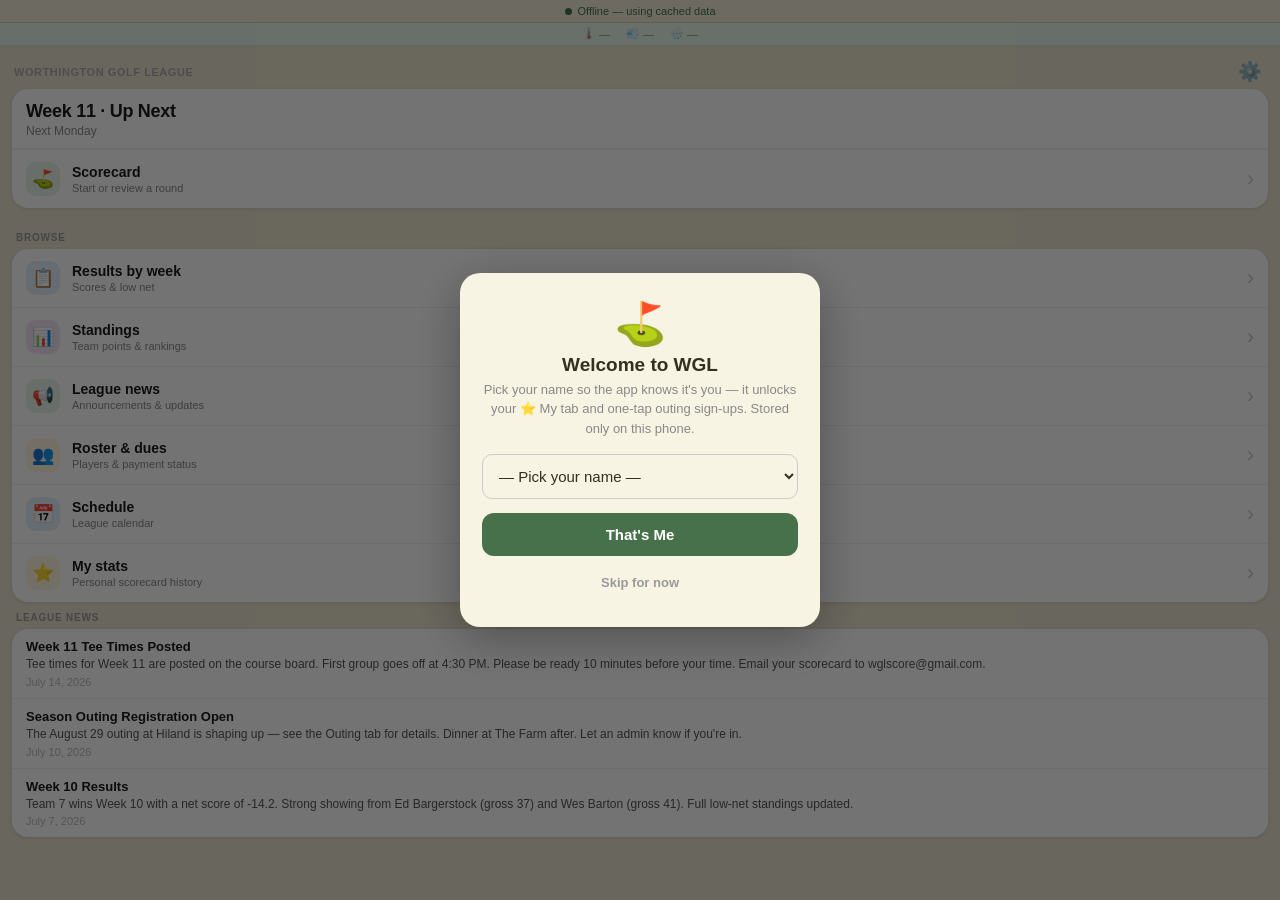
==== commit ae0d6b1c: "WGL update" ====
--- a/index.html
+++ b/index.html
@@ -1,5 +1,5 @@
 <!DOCTYPE html>
-<!-- WGL v45 · 2026-08-27 · Auto push prompt on first open -->
+<!-- WGL v57 · 2026-09-15 · Award night removed from the generated calendar. v56: Published calEvents now authoritative (admin owns the calendar). v55: Promoted from betaV2: hub-and-spoke home screen, one-tap scorecard, playoff bracket, calendar from engine data, ties to higher seed, XSS hardening. Replaces v53. -->
 <html lang="en">
 <head>
 <meta charset="UTF-8">
@@ -26,14 +26,13 @@
 body { font-family:-apple-system,BlinkMacSystemFont,'Segoe UI',sans-serif; background:var(--bg,#f5f5f5); color:var(--text,#1a1a1a); font-size:14px; height:100dvh; display:flex; flex-direction:column; overflow:hidden; }
 
 /* Sync badge */
-.sync-bar { display:flex; align-items:center; justify-content:center; gap:6px; padding:5px 12px; font-size:11px; color:#2e7d32; background:#e8f5e9; border-bottom:1px solid #c8e6c9; flex-shrink:0; order:0; }
+.sync-bar { display:flex; align-items:center; justify-content:center; gap:6px; padding-top:calc(5px + env(safe-area-inset-top)); padding-bottom:5px; padding-left:12px; padding-right:12px; font-size:11px; color:#2e7d32; background:#e8f5e9; border-bottom:1px solid #c8e6c9; flex-shrink:0; order:0; position:relative; }
 .sync-dot { width:7px; height:7px; border-radius:50%; background:#43a047; flex-shrink:0; }
-
-/* Header */
-.app-hdr { background:#1b5e20; color:white; padding-top:env(safe-area-inset-top); flex-shrink:0; order:1; }
-.hdr-inner { padding:10px 14px 0; }
-.hdr-inner h1 { font-size:17px; font-weight:700; }
-.hdr-sub { font-size:11px; opacity:.75; margin:1px 0 8px; }
+.wx-bar { display:flex; gap:16px; align-items:center; justify-content:center; padding:4px 14px 5px; font-size:11px; color:#2e7d32; background:#e8f5e9; border-bottom:1px solid #c8e6c9; flex-shrink:0; flex-wrap:wrap; }
+.wx-bar span { display:flex; align-items:center; gap:3px; opacity:.85; }
+
+/* Header — removed v53; safe-area top now handled by body/sync-bar */
+.app-hdr { display:none; }
 html,body{touch-action:manipulation}
 button,.tab,.pin-btn,input,select{touch-action:manipulation}
 .tabs { flex-shrink:0; order:3; display:flex; background:var(--tabbar-bg,rgba(255,255,255,.88)); -webkit-backdrop-filter:blur(20px) saturate(180%); backdrop-filter:blur(20px) saturate(180%); border-top:.5px solid var(--tabbar-line,rgba(0,0,0,.12)); padding-bottom:env(safe-area-inset-bottom); }
@@ -46,18 +45,23 @@
 .tab.active { color:var(--tint,#2e7d32); }
 .tab.active .ticon { opacity:1; transform:scale(1.08); background:var(--tint-soft,rgba(46,125,50,.14)); }
 .tab:active .ticon { transform:scale(.88); }
-.tab-content { display:none; padding:12px 12px 20px; max-width:700px; margin:0 auto; }
+.tab-content { display:none; padding:12px 12px calc(80px + env(safe-area-inset-bottom)); max-width:700px; margin:0 auto; }
 .tab-content.active { display:block; }
 
 /* Cards */
 .card { background:var(--card,white); border-radius:12px; box-shadow:0 1px 4px rgba(0,0,0,.1); margin-bottom:12px; overflow:hidden; }
 .card-hdr { padding:11px 14px; font-weight:700; font-size:13px; border-bottom:1px solid #f0f0f0; background:var(--card,white); }
 
-/* Settings gear (in header) */
-#gear-btn { background:none; border:none; color:white; font-size:20px; cursor:pointer; padding:4px 2px 4px 10px; -webkit-tap-highlight-color:transparent; transition:transform .3s; opacity:.85; }
-#gear-btn.open { transform:rotate(90deg); }
-#settings-panel { position:fixed; top:calc(env(safe-area-inset-top) + 62px); right:12px; width:252px; background:white; border-radius:16px; box-shadow:0 8px 32px rgba(0,0,0,.22); z-index:200; padding:16px; display:none; border:1px solid #ddd; }
-#settings-panel.open { display:block; }
+/* Settings gear — hidden in sync bar; lives on home screen in v2 */
+#gear-btn { display:none; }
+/* Home screen title bar */
+.home-title-bar { display:flex; align-items:center; justify-content:space-between; padding:12px 14px 4px; }
+.home-title-lbl { font-size:11px; font-weight:800; letter-spacing:.05em; text-transform:uppercase; color:#aaa; }
+.home-gear-btn { background:none; border:none; color:var(--tint,#2e7d32); font-size:19px; cursor:pointer; padding:4px; -webkit-tap-highlight-color:transparent; opacity:.85; line-height:1; }
+.home-gear-btn:active { opacity:.5; }
+/* Settings spoke section */
+#settings-screen { padding:0 !important; }
+.settings-inner { padding:0 12px 32px; }
 .settings-title { font-size:11px; font-weight:700; color:#888; text-transform:uppercase; letter-spacing:.06em; margin-bottom:8px; }
 .seg { display:flex; background:rgba(120,120,128,.16); border-radius:9px; padding:2px; margin-bottom:14px; }
 .seg button { flex:1; border:none; background:none; padding:7px 2px; border-radius:7px; font-size:12px; font-weight:600; color:inherit; opacity:.65; cursor:pointer; -webkit-tap-highlight-color:transparent; }
@@ -106,6 +110,24 @@
 .adj-btn { width:44px; height:44px; border-radius:50%; border:1.5px solid #ddd; background:white; font-size:28px; line-height:1; cursor:pointer; display:flex; align-items:center; justify-content:center; -webkit-tap-highlight-color:transparent; }
 .adj-btn:active { background:#f0f0f0; transform:scale(.88); }
 .score-val { width:38px; text-align:center; font-size:28px; font-weight:800; }
+/* one-tap score entry */
+.prow { padding:11px 0; border-bottom:1px solid #f0f0f0; }
+.prow:last-child { border-bottom:none; }
+.pinfo { display:flex; align-items:baseline; margin-bottom:8px; }
+.pnet { margin-left:auto; font-size:13px; font-weight:700; color:var(--tint,#2e7d32); }
+.pnet.empty { color:var(--tabbar-inactive,#bbb); font-weight:600; }
+.score-strip { display:flex; gap:4px; }
+.sbtn { flex:1; min-width:0; padding:15px 1px; text-align:center; font-size:17px; font-weight:600;
+        cursor:pointer; background:var(--unsel-bg,#fff); color:var(--unsel-fg,#555);
+        border:1.5px solid var(--unsel-line,#ddd); border-radius:8px; line-height:1;
+        -webkit-tap-highlight-color:transparent; font-variant-numeric:tabular-nums; }
+.sbtn:active { transform:scale(.91); }
+.sbtn.eagle  { border-radius:50%; outline:2px solid var(--unsel-line,#ddd); outline-offset:2px; }
+.sbtn.birdie { border-radius:50%; }
+.sbtn.dbl    { border-radius:3px; }
+.sbtn.dbl2   { border-radius:3px; outline:2px solid var(--unsel-line,#ddd); outline-offset:2px; }
+.sbtn.sel { background:var(--sel-bg,#2e7d32); color:var(--sel-fg,#fff); border-color:var(--sel-bg,#2e7d32); font-weight:800; }
+.sbtn.sel.eagle, .sbtn.sel.dbl2 { outline-color:var(--sel-bg,#2e7d32); }
 .nav-row { display:flex; gap:10px; padding:12px 0 0; }
 .nav-btn { flex:1; padding:14px; border:1.5px solid #ddd; border-radius:10px; font-size:15px; font-weight:600; background:white; color:#333; cursor:pointer; -webkit-tap-highlight-color:transparent; }
 .nav-btn:active { transform:scale(.97); }
@@ -250,7 +272,7 @@
 body.theme-dark-gold .search-input{background:#21262d;border-color:#30363d;color:#e6edf3}
 body.theme-dark-gold .search-input:focus{border-color:#c9a84c}
 body.theme-dark-gold .search-drop,.theme-dark-gold .search-item{background:#161b22;border-color:#21262d;color:#e6edf3}
-body.theme-dark-gold .player-chip,.theme-dark-gold .score-row,.theme-dark-gold .rev-row,.theme-dark-gold .roster-player{border-bottom-color:#21262d}
+body.theme-dark-gold .player-chip,.theme-dark-gold .score-row,.theme-dark-gold .prow,.theme-dark-gold .rev-row,.theme-dark-gold .roster-player{border-bottom-color:#21262d}
 body.theme-dark-gold .hcp-val,.theme-dark-gold .rtotals,.theme-dark-gold .outing-lbl,.theme-dark-gold .ann-tag{color:#c9a84c}
 body.theme-dark-gold .toggle input:checked+.toggle-track{background:#c9a84c}
 body.theme-dark-gold .roster-team-hdr{background:#c9a84c;color:#0d1117}
@@ -464,42 +486,58 @@
 body.theme-earth-light .modal-close{background:#e4ddc4;color:#7c7758}
 body.theme-earth-light #modal-hcp{color:#47714b!important}
 body.theme-earth-light .hcp-row:active{background:#e4ddc4}
+
+/* ── Hub navigation ──────────────────────────────────────────────────────── */
+.tabs{display:none!important}
+.tab-content{padding:12px 12px calc(20px + env(safe-area-inset-bottom))}
+
+/* Section header (back chevron) */
+.sec-hdr{display:flex;align-items:center;gap:4px;padding:8px 4px 4px;flex-shrink:0}
+.back-btn{background:none;border:none;color:var(--tint,#2e7d32);font-size:22px;font-weight:300;cursor:pointer;line-height:1;padding:4px 8px 4px 2px;-webkit-tap-highlight-color:transparent;display:flex;align-items:center;gap:3px}
+.back-btn span{font-size:14px;font-weight:600}
+.back-btn:active{opacity:.6}
+
+/* Home screen */
+#home-screen{padding:8px 12px calc(20px + env(safe-area-inset-bottom))}
+.home-ctx-card{background:white;border-radius:16px;box-shadow:0 1px 4px rgba(0,0,0,.1);overflow:hidden;margin-bottom:10px}
+.home-ctx-header{padding:12px 14px 10px;border-bottom:1px solid #f0f0f0}
+.home-ctx-title{font-size:18px;font-weight:800;color:#1a1a1a;letter-spacing:-.3px}
+.home-ctx-sub{font-size:12px;color:#888;margin-top:2px}
+.home-row{display:flex;align-items:center;gap:12px;padding:12px 14px;border-top:1px solid #f0f0f0;cursor:pointer;-webkit-tap-highlight-color:transparent}
+.home-row:active{background:#f7f7f7}
+.home-icon{width:34px;height:34px;border-radius:10px;display:flex;align-items:center;justify-content:center;flex-shrink:0;font-size:18px}
+.home-icon-green{background:#e8f5e9}
+.home-icon-blue{background:#e3f2fd}
+.home-icon-amber{background:#fff8e1}
+.home-icon-purple{background:#f3e5f5}
+.home-row-body{flex:1;min-width:0}
+.home-row-body strong{display:block;font-size:14px;font-weight:600;color:#1a1a1a}
+.home-row-body span{display:block;font-size:11px;color:#888;margin-top:2px}
+.home-chev{color:#ccc;font-size:22px;font-weight:300;flex-shrink:0}
+.home-sec-label{font-size:10px;font-weight:800;letter-spacing:.08em;text-transform:uppercase;color:#999;margin:10px 2px 6px}
+.home-browse-card{background:white;border-radius:16px;box-shadow:0 1px 4px rgba(0,0,0,.1);overflow:hidden;margin-bottom:10px}
+.home-news-card{background:white;border-radius:16px;box-shadow:0 1px 4px rgba(0,0,0,.1);overflow:hidden;margin-bottom:10px}
+.home-news-hdr{padding:10px 14px 8px;font-size:10px;font-weight:800;letter-spacing:.08em;text-transform:uppercase;color:#999;border-bottom:1px solid #f0f0f0}
+.home-news-item{padding:10px 14px;border-top:1px solid #f0f0f0}
+.home-news-item:first-child{border-top:none}
+.home-news-title{font-size:13px;font-weight:700;color:#1a1a1a;margin-bottom:2px}
+.home-news-body{font-size:12px;color:#555;line-height:1.4}
+.home-news-date{font-size:11px;color:#bbb;margin-top:3px}
 </style>
 
 </head>
 <body>
-
-<!-- Splash Screen -->
-<div id="splash" style="position:fixed;inset:0;z-index:9999;background:#1a3d1f;display:flex;flex-direction:column;align-items:center;justify-content:center;transition:opacity .4s ease">
-  <!-- Logo — dominant, centered -->
-  <div style="flex:1;display:flex;align-items:center;justify-content:center">
-    <img src="icon-192.png" alt="WGL"
-      style="width:min(72vw,320px);height:min(72vw,320px);border-radius:min(16vw,72px);box-shadow:0 24px 80px rgba(0,0,0,.55)">
-  </div>
-  <!-- Enter button pinned to bottom, iOS-style -->
-  <div style="width:100%;padding:0 32px calc(env(safe-area-inset-bottom) + 32px)">
-    <button onclick="splashEnter()"
-      style="width:100%;padding:17px;background:rgba(255,255,255,.15);backdrop-filter:blur(20px);-webkit-backdrop-filter:blur(20px);color:white;font-size:17px;font-weight:600;border:1.5px solid rgba(255,255,255,.25);border-radius:16px;cursor:pointer;-webkit-tap-highlight-color:transparent;letter-spacing:-.1px">
-      Enter
-    </button>
-  </div>
-</div>
 
 <!-- Sync indicator -->
 <div class="sync-bar">
   <div class="sync-dot"></div>
   <span id="sync-label">Loaded from wgl-data.json · just now</span>
+  <button id="gear-btn" onclick="toggleSettings()">⚙️</button>
 </div>
-
-<!-- Header -->
-<div class="app-hdr">
-  <div class="hdr-inner" style="display:flex;align-items:flex-start;justify-content:space-between;padding-bottom:10px">
-    <div>
-      <h1>⛳ Worthington Golf League</h1>
-      <div class="hdr-sub" id="app-subtitle">Monday Nights · Hiland Golf Course · Week 11 Upcoming</div>
-    </div>
-    <button id="gear-btn" onclick="toggleSettings()">⚙️</button>
-  </div>
+<div class="wx-bar" id="wx-bar">
+  <span>🌡️ <span id="wxTemp">—</span></span>
+  <span>💨 <span id="wxWind">—</span></span>
+  <span>🌧️ <span id="wxRain">—</span></span>
 </div>
 
 <!-- Bottom tab bar -->
@@ -510,14 +548,64 @@
   <div class="tab" onclick="showTab('standings',this)"><span class="ticon"><svg viewBox="0 0 24 24" fill="none" stroke="currentColor" stroke-width="1.8" stroke-linecap="round" stroke-linejoin="round"><line x1="18" y1="20" x2="18" y2="10"/><line x1="12" y1="20" x2="12" y2="4"/><line x1="6" y1="20" x2="6" y2="14"/><line x1="2" y1="20" x2="22" y2="20"/></svg></span>Standings</div>
   <div class="tab" onclick="showTab('news',this)"><span class="ticon"><svg viewBox="0 0 24 24" fill="none" stroke="currentColor" stroke-width="1.8" stroke-linecap="round" stroke-linejoin="round"><polygon points="11 5 6 9 2 9 2 15 6 15 11 19 11 5"/><path d="M19.07 4.93a10 10 0 010 14.14"/><path d="M15.54 8.46a5 5 0 010 7.07"/></svg></span>News</div>
   <div class="tab" onclick="showTab('roster',this)"><span class="ticon"><svg viewBox="0 0 24 24" fill="none" stroke="currentColor" stroke-width="1.8" stroke-linecap="round" stroke-linejoin="round"><path d="M17 21v-2a4 4 0 00-4-4H5a4 4 0 00-4 4v2"/><circle cx="9" cy="7" r="4"/><path d="M23 21v-2a4 4 0 00-3-3.87"/><path d="M16 3.13a4 4 0 010 7.75"/></svg></span>Roster</div>
-  <div class="tab" onclick="showTab('outing',this)"><span class="ticon"><svg viewBox="0 0 24 24" fill="none" stroke="currentColor" stroke-width="1.8" stroke-linecap="round" stroke-linejoin="round"><line x1="8" y1="21" x2="16" y2="21"/><line x1="12" y1="17" x2="12" y2="21"/><path d="M7 4H4.5A1.5 1.5 0 003 5.5v1A4.5 4.5 0 007.5 11M17 4h2.5A1.5 1.5 0 0121 5.5v1A4.5 4.5 0 0116.5 11"/><path d="M7 4h10v7a5 5 0 01-10 0V4z"/></svg></span>Outing</div>
-  <div class="tab" onclick="showTab('dues',this)"><span class="ticon"><svg viewBox="0 0 24 24" fill="none" stroke="currentColor" stroke-width="1.8" stroke-linecap="round" stroke-linejoin="round"><rect x="1" y="6" width="22" height="13" rx="2"/><circle cx="12" cy="12" r="2.5"/><path d="M3 10v5M21 10v5"/></svg></span>Dues</div>
+  <div class="tab" onclick="showTab('calendar',this);buildCalendar()"><span class="ticon"><svg viewBox="0 0 24 24" fill="none" stroke="currentColor" stroke-width="1.8" stroke-linecap="round" stroke-linejoin="round"><rect x="3" y="4" width="18" height="18" rx="2" ry="2"/><line x1="16" y1="2" x2="16" y2="6"/><line x1="8" y1="2" x2="8" y2="6"/><line x1="3" y1="10" x2="21" y2="10"/></svg></span>Cal</div>
   <div class="tab" id="tab-my" onclick="showTab('mytab',this);buildMyTab()"><span class="ticon"><svg viewBox="0 0 24 24" fill="none" stroke="currentColor" stroke-width="1.8" stroke-linecap="round" stroke-linejoin="round"><polygon points="12 2 15.09 8.26 22 9.27 17 14.14 18.18 21.02 12 17.77 5.82 21.02 7 14.14 2 9.27 8.91 8.26 12 2"/></svg></span>My</div>
 </div>
 
 <div id="main-scroll">
+
+<!-- ══ HOME SCREEN ══ -->
+<div id="home-screen" style="padding:0 0 calc(20px + env(safe-area-inset-bottom))">
+  <div class="home-title-bar">
+    <div class="home-title-lbl">Worthington Golf League</div>
+    <button class="home-gear-btn" onclick="showSettings()">⚙️</button>
+  </div>
+  <!-- Contextual card (built by buildHomeScreen()) -->
+  <div id="home-ctx" style="padding:0 12px 4px"></div>
+  <!-- Browse card -->
+  <div class="home-sec-label" style="padding:0 14px">Browse</div>
+  <div class="home-browse-card" style="margin:4px 12px 10px">
+    <div class="home-row" style="border-top:none" onclick="showTab('results',null)">
+      <div class="home-icon home-icon-blue">📋</div>
+      <div class="home-row-body"><strong>Results by week</strong><span>Scores &amp; low net</span></div>
+      <span class="home-chev">›</span>
+    </div>
+    <div class="home-row" onclick="showTab('standings',null)">
+      <div class="home-icon home-icon-purple">📊</div>
+      <div class="home-row-body"><strong>Standings</strong><span>Team points &amp; rankings</span></div>
+      <span class="home-chev">›</span>
+    </div>
+    <div class="home-row" onclick="showTab('news',null)">
+      <div class="home-icon home-icon-green">📢</div>
+      <div class="home-row-body"><strong>League news</strong><span>Announcements &amp; updates</span></div>
+      <span class="home-chev">›</span>
+    </div>
+    <div class="home-row" onclick="showTab('roster',null)">
+      <div class="home-icon home-icon-amber">👥</div>
+      <div class="home-row-body"><strong>Roster &amp; dues</strong><span>Players &amp; payment status</span></div>
+      <span class="home-chev">›</span>
+    </div>
+    <div class="home-row" onclick="showTab('calendar',null);buildCalendar()">
+      <div class="home-icon home-icon-blue">📅</div>
+      <div class="home-row-body"><strong>Schedule</strong><span>League calendar</span></div>
+      <span class="home-chev">›</span>
+    </div>
+    <div class="home-row" onclick="showTab('mytab',null);buildMyTab()">
+      <div class="home-icon home-icon-amber">⭐</div>
+      <div class="home-row-body"><strong>My stats</strong><span>Personal scorecard history</span></div>
+      <span class="home-chev">›</span>
+    </div>
+  </div>
+  <!-- News feed -->
+  <div class="home-sec-label" style="padding:0 14px">League News</div>
+  <div class="home-news-card" id="home-news-feed" style="margin:4px 12px 10px">
+    <div style="padding:14px;color:#bbb;font-size:13px;text-align:center">Loading…</div>
+  </div>
+</div>
+
 <!-- SCORE CARD — 3-step prototype -->
-<div id="scorecard" class="tab-content active">
+<div id="scorecard" class="tab-content">
+  <div class="sec-hdr"><button class="back-btn" onclick="showHome()">‹ <span>Home</span></button></div>
 
   <!-- ══ STEP 1: Build the group ══ -->
   <div id="sc-step-setup" class="sc-step active">
@@ -542,6 +630,8 @@
         style="flex:1;padding:10px;border:1.5px solid #ddd;border-radius:8px;font-size:13px;font-weight:600;background:white;color:#555;cursor:pointer">Front 9</button>
       <button id="sc-back-btn" onclick="scSetSide('back')"
         style="flex:1;padding:10px;border:1.5px solid #2e7d32;border-radius:8px;font-size:13px;font-weight:600;background:#2e7d32;color:white;cursor:pointer">Back 9 ✓</button>
+      <button id="sc-18-btn" onclick="scSetSide('18')"
+        style="flex:1;padding:10px;border:1.5px solid #ddd;border-radius:8px;font-size:13px;font-weight:600;background:white;color:#555;cursor:pointer">18 Holes</button>
     </div>
     <div style="padding:12px 0 0">
       <div id="sc-start-err" style="color:#c62828;font-size:12px;margin-bottom:8px;display:none">Add at least one player to start.</div>
@@ -589,9 +679,9 @@
         </div>
       </div>
       <div style="display:grid;grid-template-columns:1fr 1fr 1fr;gap:6px">
-        <div class="gps-dist-box" style="background:rgba(255,255,255,.12)"><div class="gps-dist-lbl" style="color:rgba(255,255,255,.6)">Front</div><div class="gps-dist-val" id="gps-front" style="color:white">—</div><div class="gps-dist-unit" style="color:rgba(255,255,255,.4)">yds</div></div>
-        <div class="gps-dist-box" style="background:rgba(255,255,255,.22)"><div class="gps-dist-lbl" style="color:rgba(255,255,255,.6)">Center</div><div class="gps-dist-val" id="gps-center" style="color:white">—</div><div class="gps-dist-unit" style="color:rgba(255,255,255,.4)">yds</div></div>
-        <div class="gps-dist-box" style="background:rgba(255,255,255,.12)"><div class="gps-dist-lbl" style="color:rgba(255,255,255,.6)">Back</div><div class="gps-dist-val" id="gps-back" style="color:white">—</div><div class="gps-dist-unit" style="color:rgba(255,255,255,.4)">yds</div></div>
+        <div class="gps-dist-box" style="background:rgba(255,80,80,.18)"><div class="gps-dist-lbl" style="color:#ff8a80">Red</div><div class="gps-dist-val" id="gps-front" style="color:#ffb3b3;font-size:26px">—</div><div class="gps-dist-unit" style="color:rgba(255,180,180,.5)">yds</div></div>
+        <div class="gps-dist-box" style="background:rgba(255,255,255,.22)"><div class="gps-dist-lbl" style="color:rgba(255,255,255,.7)">White</div><div class="gps-dist-val" id="gps-center" style="color:white;font-size:34px">—</div><div class="gps-dist-unit" style="color:rgba(255,255,255,.4)">yds</div></div>
+        <div class="gps-dist-box" style="background:rgba(80,140,255,.2)"><div class="gps-dist-lbl" style="color:#82b1ff">Blue</div><div class="gps-dist-val" id="gps-back" style="color:#b3ccff;font-size:26px">—</div><div class="gps-dist-unit" style="color:rgba(160,200,255,.5)">yds</div></div>
       </div>
       <div id="gps-elev" style="display:none;font-size:12px;font-weight:700;color:rgba(255,255,255,.85);text-align:center;margin-top:7px"></div>
       <div id="gps-status" style="font-size:10px;color:rgba(255,255,255,.45);text-align:center;margin-top:6px"></div>
@@ -613,12 +703,14 @@
   <div id="sc-step-review" class="sc-step">
     <div style="font-size:11px;font-weight:700;color:#888;text-transform:uppercase;letter-spacing:.08em;padding:16px 0 8px">Review Scores</div>
     <div id="sc-review-body"></div>
+    <button id="sc-add-nine-btn" class="sc-btn-ghost" onclick="scAddSecondNine()" style="display:none;width:100%;margin:8px 0;border:1.5px solid var(--tint,#2e7d32);color:var(--tint,#2e7d32);font-weight:700">+ Play Back 9 Too</button>
     <div style="padding:12px 0 0">
       <button id="sc-submit-btn" class="sc-btn" onclick="scSubmit()">📤 Submit Card to League</button>
-      <button id="sc-add-nine-btn" class="sc-btn-ghost" onclick="scAddSecondNine()"
-        style="margin-top:6px;border:1.5px solid #2e7d32;color:#2e7d32;font-weight:700">+ Play Another 9</button>
       <div id="sc-submit-status" style="display:none;padding:10px;border-radius:8px;font-size:14px;font-weight:600;text-align:center;margin:8px 0"></div>
-      <button class="sc-btn-ghost" onclick="scGoBack()">← Back to Scoring</button>
+      <div style="display:flex;gap:8px;margin-top:6px">
+        <button class="sc-btn-ghost" onclick="scGoBack()" style="flex:1;border:1.5px solid #ccc;color:#555">✏️ Edit</button>
+        <button class="sc-btn-ghost" onclick="scCloseCard()" style="flex:1;border:1.5px solid #2e7d32;color:#2e7d32;font-weight:700">✓ Close</button>
+      </div>
       <div id="sc-submit-note" class="sc-note">Sends scores directly to the WGL system · Commissioner reviews before official</div>
     </div>
   </div>
@@ -627,6 +719,7 @@
 
 <!-- GPS TAB — standalone rangefinder -->
 <div id="gps2" class="tab-content">
+  <div class="sec-hdr" style="background:var(--bg,#f5f5f5);position:sticky;top:0;z-index:10"><button class="back-btn" onclick="showHome()">‹ <span>Home</span></button></div>
   <div class="gps2-screen">
     <div class="gps2-hole-bar">
       <button class="gps2-nav-btn" onclick="gps2HoleNav(-1)">&#8249;</button>
@@ -656,6 +749,7 @@
 
 <!-- NEWS (dynamic from wgl-data.json) -->
 <div id="news" class="tab-content">
+  <div class="sec-hdr"><button class="back-btn" onclick="showHome()">‹ <span>Home</span></button></div>
   <div id="push-banner" style="display:none;background:var(--tint-soft,rgba(46,125,50,.12));border:1.5px solid var(--tint,#2e7d32);border-radius:12px;padding:12px 14px;margin-top:12px">
     <div style="font-size:14px;font-weight:700;margin-bottom:2px">🔔 Get league updates</div>
     <div style="font-size:12px;color:#777;margin-bottom:10px">Results, announcements, and outing news — right on your phone.</div>
@@ -666,74 +760,68 @@
 </div>
 
 <!-- OUTING (dynamic from wgl-data.json) -->
-<div id="outing" class="tab-content">
-  <div style="margin-top:12px">
-
-    <!-- Outing selector -->
-    <div style="display:flex;gap:8px;margin-bottom:14px">
-      <button id="lo-mid-btn" onclick="switchLeagueOuting('mid')" style="flex:1;padding:10px;border:none;border-radius:10px;font-size:13px;font-weight:700;cursor:pointer;background:#2e7d32;color:white;-webkit-tap-highlight-color:transparent">🏌️ Mid-Season</button>
-      <button id="lo-end-btn" onclick="switchLeagueOuting('end')" style="flex:1;padding:10px;border:none;border-radius:10px;font-size:13px;font-weight:700;cursor:pointer;background:#eee;color:#555;-webkit-tap-highlight-color:transparent">🏆 End of Season</button>
+<div id="calendar" class="tab-content">
+  <div class="sec-hdr"><button class="back-btn" onclick="showHome()">‹ <span>Home</span></button></div>
+  <div style="margin-top:4px">
+    <!-- Month nav -->
+    <div style="display:flex;align-items:center;justify-content:space-between;margin-bottom:10px">
+      <button onclick="calChangeMonth(-1)" style="background:none;border:none;font-size:22px;color:#2e7d32;cursor:pointer;padding:4px 8px">‹</button>
+      <div id="cal-title" style="font-size:17px;font-weight:700"></div>
+      <button onclick="calChangeMonth(1)" style="background:none;border:none;font-size:22px;color:#2e7d32;cursor:pointer;padding:4px 8px">›</button>
     </div>
-
-    <!-- Mid-Season -->
-    <div id="lo-mid">
-      <div class="card">
-        <div class="card-hdr">🏌️ Mid-Season Outing</div>
-        <div style="padding:14px" id="outing-body"></div>
+    <!-- View toggle -->
+    <div style="display:flex;background:rgba(0,0,0,.06);border-radius:10px;padding:2px;margin-bottom:12px">
+      <button id="cal-grid-btn" onclick="calShowView('grid',this)" style="flex:1;padding:8px;text-align:center;font-size:13px;font-weight:600;border:none;border-radius:8px;cursor:pointer;background:white;color:#2e7d32;box-shadow:0 1px 3px rgba(0,0,0,.18)">📅 Calendar</button>
+      <button id="cal-list-btn" onclick="calShowView('list',this)" style="flex:1;padding:8px;text-align:center;font-size:13px;font-weight:600;border:none;border-radius:8px;cursor:pointer;background:none;color:#666">📋 Schedule</button>
+    </div>
+    <!-- Grid view -->
+    <div id="cal-grid-view">
+      <div class="card" style="overflow:hidden;margin-bottom:10px">
+        <div style="display:grid;grid-template-columns:repeat(7,1fr);background:#f9f9f9;border-bottom:.5px solid #f0f0f0">
+          <span style="text-align:center;font-size:11px;font-weight:700;color:#888;padding:6px 0">Su</span>
+          <span style="text-align:center;font-size:11px;font-weight:700;color:#888;padding:6px 0">Mo</span>
+          <span style="text-align:center;font-size:11px;font-weight:700;color:#888;padding:6px 0">Tu</span>
+          <span style="text-align:center;font-size:11px;font-weight:700;color:#888;padding:6px 0">We</span>
+          <span style="text-align:center;font-size:11px;font-weight:700;color:#888;padding:6px 0">Th</span>
+          <span style="text-align:center;font-size:11px;font-weight:700;color:#888;padding:6px 0">Fr</span>
+          <span style="text-align:center;font-size:11px;font-weight:700;color:#888;padding:6px 0">Sa</span>
+        </div>
+        <div id="cal-days" style="display:grid;grid-template-columns:repeat(7,1fr)"></div>
       </div>
-      <div class="card" id="prizes-card" style="display:none">
-        <div class="card-hdr">Prizes & Awards</div>
-        <div style="padding:8px 14px" id="prizes-body"></div>
-      </div>
-      <button onclick="signupQuick('mid')" style="width:100%;padding:15px;background:#2e7d32;color:white;border:none;border-radius:12px;font-size:15px;font-weight:700;cursor:pointer;margin-bottom:6px;-webkit-tap-highlight-color:transparent">
-        ✅ Sign Me Up — Mid-Season Outing
-      </button>
-      <button onclick="openSignupForm('mid')" style="width:100%;padding:11px;background:transparent;color:#2e7d32;border:1.5px dashed #2e7d32;border-radius:12px;font-size:13px;font-weight:700;cursor:pointer;margin-bottom:6px;-webkit-tap-highlight-color:transparent">
-        ➕ Sign Up Someone Else / Guest
-      </button>
-      <div style="text-align:center;margin-bottom:12px"><span onclick="requestOutingRemoval('mid')" style="font-size:12px;color:#c62828;font-weight:600;cursor:pointer;-webkit-tap-highlight-color:transparent">🚫 Signed up but can't make it? Request removal</span></div>
-      <div class="card" id="signups-card" style="display:none">
-        <div class="card-hdr">Who's In <span id="signup-cnt" style="background:#e8f5e9;color:#2e7d32;border-radius:20px;font-size:11px;font-weight:700;padding:2px 9px;margin-left:6px">0</span></div>
-        <div style="padding:8px 14px;font-size:13px" id="signups-body"></div>
-      </div>
-      <div class="card" id="teams-card" style="display:none">
-        <div class="card-hdr">🏌️ Outing Teams</div>
-        <div style="padding:8px 14px" id="teams-body"></div>
+      <div id="cal-day-detail" style="display:none" class="card">
+        <div style="padding:12px 14px">
+          <div id="cal-detail-date" style="font-size:14px;font-weight:700;margin-bottom:8px"></div>
+          <div id="cal-detail-events"></div>
+        </div>
       </div>
     </div>
-
-    <!-- End of Season -->
-    <div id="lo-end" style="display:none">
-      <div class="card">
-        <div class="card-hdr">🏆 End-of-Season Outing</div>
-        <div style="padding:14px" id="outing2-body">
-          <div style="color:#aaa;font-size:13px;text-align:center;padding:10px">Details coming soon — check back later.</div>
-        </div>
-      </div>
-      <div class="card" id="prizes2-card" style="display:none">
-        <div class="card-hdr">Prizes & Awards</div>
-        <div style="padding:8px 14px" id="prizes2-body"></div>
-      </div>
-      <button onclick="signupQuick('end')" style="width:100%;padding:15px;background:#1565c0;color:white;border:none;border-radius:12px;font-size:15px;font-weight:700;cursor:pointer;margin-bottom:6px;-webkit-tap-highlight-color:transparent">
-        ✅ Sign Me Up — End-of-Season Outing
-      </button>
-      <button onclick="openSignupForm('end')" style="width:100%;padding:11px;background:transparent;color:#1565c0;border:1.5px dashed #1565c0;border-radius:12px;font-size:13px;font-weight:700;cursor:pointer;margin-bottom:6px;-webkit-tap-highlight-color:transparent">
-        ➕ Sign Up Someone Else / Guest
-      </button>
-      <div style="text-align:center;margin-bottom:12px"><span onclick="requestOutingRemoval('end')" style="font-size:12px;color:#c62828;font-weight:600;cursor:pointer;-webkit-tap-highlight-color:transparent">🚫 Signed up but can't make it? Request removal</span></div>
-      <div class="card" id="signups2-card" style="display:none">
-        <div class="card-hdr">Who's In <span id="signup2-cnt" style="background:#e8f5e9;color:#2e7d32;border-radius:20px;font-size:11px;font-weight:700;padding:2px 9px;margin-left:6px">0</span></div>
-        <div style="padding:8px 14px;font-size:13px" id="signups2-body"></div>
-      </div>
-      <div class="card" id="teams2-card" style="display:none">
-        <div class="card-hdr">🏌️ Outing Teams</div>
-        <div style="padding:8px 14px" id="teams2-body"></div>
-      </div>
+    <!-- List view -->
+    <div id="cal-list-view" style="display:none">
+      <div id="cal-list-body"></div>
     </div>
   </div>
 </div>
 
-<!-- Sign-up modal (shared for both outings) -->
+<!-- Outing detail sheet — content built dynamically by calOpenOuting() -->
+<div id="outing-sheet" style="display:none;position:fixed;inset:0;background:rgba(0,0,0,.45);z-index:300;align-items:flex-end" onclick="if(event.target===this)calCloseOuting()">
+  <div style="background:var(--bg,#f5f5f5);border-radius:20px 20px 0 0;width:100%;max-height:88dvh;overflow-y:auto;padding-bottom:env(safe-area-inset-bottom)">
+    <div style="width:36px;height:4px;background:#ddd;border-radius:2px;margin:10px auto 6px"></div>
+    <div id="outing-sheet-inner" style="padding:0 14px 20px"></div>
+  </div>
+</div>
+
+<!-- Legacy outing content kept for data/JS references — hidden -->
+<div id="outing" style="display:none">
+  <div id="outing-body"></div><div id="prizes-card"></div><div id="prizes-body"></div>
+  <div id="signups-card"></div><div id="signup-cnt"></div><div id="signups-body"></div>
+  <div id="teams-card"></div><div id="teams-body"></div>
+  <div id="lo-mid"></div><div id="lo-end"></div>
+  <div id="outing2-body"></div><div id="prizes2-card"></div><div id="prizes2-body"></div>
+  <div id="signups2-card"></div><div id="signup2-cnt"></div><div id="signups2-body"></div>
+  <div id="teams2-card"></div><div id="teams2-body"></div>
+</div>
+
+<!-- Original outing modals kept for JS -->
 <div id="signup-modal-bg" style="display:none;position:fixed;inset:0;background:rgba(0,0,0,.4);z-index:300;align-items:flex-end;justify-content:center" onclick="closeSignupForm(event)">
   <div id="signup-modal" style="background:white;color:#1a1a1a;border-radius:20px 20px 0 0;padding:24px 20px 32px;width:100%;max-width:500px">
     <div style="font-size:18px;font-weight:700;margin-bottom:4px" id="signup-modal-title">Sign Up for the Outing</div>
@@ -742,7 +830,6 @@
       <label style="font-size:11px;font-weight:700;text-transform:uppercase;letter-spacing:.06em;color:#888;display:block;margin-bottom:5px">Your Name</label>
       <input id="signup-name" type="text" list="league-names" autocomplete="off" placeholder="Pick a league name or type a guest's name" style="width:100%;padding:11px 13px;border:1.5px solid #ddd;border-radius:10px;font-size:15px">
       <datalist id="league-names"></datalist>
-      <div style="font-size:11px;color:#999;margin-top:4px">League players appear as you type — or enter any name. Outside guests are welcome at outings.</div>
     </div>
     <div style="margin-bottom:18px">
       <label style="font-size:11px;font-weight:700;text-transform:uppercase;letter-spacing:.06em;color:#888;display:block;margin-bottom:5px">Notes (optional)</label>
@@ -765,12 +852,13 @@
 
 <!-- STANDINGS (computed from WK_DATA + accumulated season totals) -->
 <div id="standings" class="tab-content">
+  <div class="sec-hdr"><button class="back-btn" onclick="showHome()">‹ <span>Home</span></button></div>
   <div id="standings-content"></div>
 </div>
 
 <!-- RESULTS (single tab with week dropdown) -->
 <div id="results" class="tab-content">
-  <div style="margin-top:12px"></div>
+  <div class="sec-hdr"><button class="back-btn" onclick="showHome()">‹ <span>Home</span></button></div>
   <div class="card" style="margin-bottom:12px">
     <div style="padding:12px 14px;display:flex;align-items:center;gap:12px">
       <label style="font-size:13px;font-weight:600;color:#555;white-space:nowrap">📋 View Week</label>
@@ -783,7 +871,7 @@
 
 <!-- Scorecard Modal -->
 <div id="sc-modal" style="display:none;position:fixed;inset:0;background:rgba(0,0,0,0.55);z-index:999;align-items:flex-end;justify-content:center" onclick="if(event.target===this)closeScModal()">
-  <div style="background:white;color:#1a1a1a;border-radius:18px 18px 0 0;width:100%;max-width:480px;max-height:88vh;overflow-y:auto;padding:0 0 24px">
+  <div style="background:var(--card,white);color:var(--text,#1a1a1a);border-radius:18px 18px 0 0;width:100%;max-width:480px;max-height:88vh;overflow-y:auto;padding:0 0 calc(24px + env(safe-area-inset-bottom))">
     <div style="display:flex;justify-content:space-between;align-items:center;padding:16px 16px 10px">
       <div>
         <div id="sc-title" style="font-size:16px;font-weight:700;color:#1b5e20"></div>
@@ -798,11 +886,12 @@
   </div>
 </div>
 
-<!-- ROSTER (NEW TAB — player phone numbers) -->
+<!-- ROSTER + DUES (combined tab) -->
 <div id="roster" class="tab-content">
-  <div style="margin-top:12px">
-    <div class="card" style="padding:12px 14px;font-size:13px;color:#2e7d32;font-weight:600;background:#e8f5e9">
-      👥 Tap any player to see contact details &amp; handicap info
+  <div class="sec-hdr"><button class="back-btn" onclick="showHome()">‹ <span>Home</span></button></div>
+  <div style="margin-top:4px">
+    <div class="search-wrap" style="margin-bottom:10px">
+      <input type="text" id="roster-search" class="search-input" placeholder="Search players…" oninput="rosterFilter(this.value)" autocomplete="off">
     </div>
     <div id="roster-list"></div>
   </div>
@@ -810,7 +899,8 @@
 
 <!-- DUES (dynamic from wgl-data.json) -->
 <div id="dues" class="tab-content">
-  <div class="card" style="margin-top:12px">
+  <div class="sec-hdr"><button class="back-btn" onclick="showHome()">‹ <span>Home</span></button></div>
+  <div class="card" style="margin-top:4px">
     <div class="card-hdr">Season Buy-ins &amp; Dues</div>
     <div class="dues-summary" id="dues-summary"></div>
   </div>
@@ -828,7 +918,10 @@
   </div>
 </div>
 
-<div id="mytab" class="tab-content"><div id="my-body" style="margin-top:12px"></div></div>
+<div id="mytab" class="tab-content">
+  <div class="sec-hdr"><button class="back-btn" onclick="showHome()">‹ <span>Home</span></button></div>
+  <div id="my-body" style="margin-top:4px"></div>
+</div>
 
 <!-- Card Type Modal — shown every time Score tab is tapped with no card in progress -->
 <div id="ctm-bg" style="display:none;position:fixed;inset:0;background:rgba(0,0,0,.55);z-index:450;align-items:center;justify-content:center;padding:24px">
@@ -875,41 +968,63 @@
   </div>
 </div>
 
-<!-- Settings panel (gear is in the header) -->
-<div id="settings-panel">
-  <div class="settings-title">Appearance</div>
-  <div class="seg">
-    <button id="sp-mode-light" onclick="setPref('mode','light')">☀️ Light</button>
-    <button id="sp-mode-dark" onclick="setPref('mode','dark')">🌙 Dark</button>
-    <button id="sp-mode-auto" onclick="setPref('mode','auto')">Auto</button>
+<!-- Settings screen (hub-and-spoke full-screen section) -->
+<div id="settings-screen" class="tab-content">
+  <div class="sec-hdr"><button class="back-btn" onclick="showHome()">‹ <span>Home</span></button><span style="font-size:15px;font-weight:700;flex:1;text-align:center;padding-right:32px">Settings</span></div>
+  <div class="settings-inner">
+
+    <div class="home-sec-label" style="margin-top:14px">Appearance</div>
+    <div class="home-browse-card" style="padding:14px 14px 6px">
+      <div class="settings-title">Mode</div>
+      <div class="seg" style="margin-bottom:14px">
+        <button id="sp-mode-light" onclick="setPref('mode','light')">☀️ Light</button>
+        <button id="sp-mode-dark" onclick="setPref('mode','dark')">🌙 Dark</button>
+        <button id="sp-mode-auto" onclick="setPref('mode','auto')">Auto</button>
+      </div>
+      <div class="settings-title">Color</div>
+      <div class="seg" style="margin-bottom:14px">
+        <button id="sp-color-turf" onclick="setPref('color','turf')">🌿 Turf</button>
+        <button id="sp-color-gold" onclick="setPref('color','gold')">✨ Gold</button>
+        <button id="sp-color-slate" onclick="setPref('color','slate')">🌊 Slate</button>
+        <button id="sp-color-earth" onclick="setPref('color','earth')">🏜️ Earth</button>
+      </div>
+      <div class="settings-title">Font</div>
+      <div class="seg" style="margin-bottom:14px">
+        <button id="sp-font-classic" onclick="setPref('font','classic')">Classic</button>
+        <button id="sp-font-rounded" onclick="setPref('font','rounded')" style="font-family:ui-rounded,-apple-system,sans-serif">Rounded</button>
+        <button id="sp-font-serif" onclick="setPref('font','serif')" style="font-family:ui-serif,Georgia,serif">Serif</button>
+      </div>
+      <div class="settings-title">Text Size</div>
+      <div class="seg">
+        <button id="sp-size-md" onclick="setPref('size','md')">A<span style="font-size:10px"> Normal</span></button>
+        <button id="sp-size-lg" onclick="setPref('size','lg')">A<span style="font-size:10px"> Large</span></button>
+        <button id="sp-size-xl" onclick="setPref('size','xl')">A<span style="font-size:10px"> X-Large</span></button>
+      </div>
+    </div>
+
+    <div class="home-sec-label" style="margin-top:14px">Identity</div>
+    <div class="home-browse-card" style="padding:14px">
+      <div class="settings-title">This Is Me</div>
+      <select id="sp-identity" onchange="setIdentity(this.value)" style="width:100%;padding:10px 12px;border:1.5px solid #ccc;border-radius:10px;font-size:14px;background:var(--card,#fff);color:var(--text,#111)"></select>
+      <div style="font-size:11px;color:#999;margin-top:6px">Powers the ⭐ My stats tab &amp; one-tap outing sign-up.</div>
+    </div>
+
+    <div class="home-sec-label" style="margin-top:14px">Notifications</div>
+    <div class="home-browse-card" style="padding:14px">
+      <button id="sp-push-btn" onclick="enablePush()" style="width:100%;padding:12px;border:1.5px solid var(--tint,#2e7d32);border-radius:10px;background:none;color:var(--tint,#2e7d32);font-size:14px;font-weight:700;cursor:pointer;-webkit-tap-highlight-color:transparent">🔔 Enable Notifications</button>
+    </div>
+
+    <div class="home-sec-label" style="margin-top:14px">Admin</div>
+    <div class="home-browse-card">
+      <div class="home-row" style="border-top:none" onclick="location.href='../wgl-admin.html'">
+        <div class="home-icon home-icon-blue">🔐</div>
+        <div class="home-row-body"><strong>Commissioner Login</strong><span>Manage scores, roster &amp; data</span></div>
+        <span class="home-chev">›</span>
+      </div>
+    </div>
+
+    <div style="margin-top:24px;padding-top:14px;border-top:1px solid rgba(120,120,128,.15);font-size:11px;color:#bbb;text-align:center">WGL 2026 · v55</div>
   </div>
-  <div class="settings-title">Color</div>
-  <div class="seg">
-    <button id="sp-color-turf" onclick="setPref('color','turf')">🌿 Turf</button>
-    <button id="sp-color-gold" onclick="setPref('color','gold')">✨ Gold</button>
-    <button id="sp-color-slate" onclick="setPref('color','slate')">🌊 Slate</button>
-    <button id="sp-color-earth" onclick="setPref('color','earth')">🏜️ Earth</button>
-  </div>
-  <div class="settings-title">Font</div>
-  <div class="seg">
-    <button id="sp-font-classic" onclick="setPref('font','classic')">Classic</button>
-    <button id="sp-font-rounded" onclick="setPref('font','rounded')" style="font-family:ui-rounded,-apple-system,sans-serif">Rounded</button>
-    <button id="sp-font-serif" onclick="setPref('font','serif')" style="font-family:ui-serif,Georgia,serif">Serif</button>
-  </div>
-  <div class="settings-title">Text Size</div>
-  <div class="seg">
-    <button id="sp-size-md" onclick="setPref('size','md')" style="font-size:12px">A</button>
-    <button id="sp-size-lg" onclick="setPref('size','lg')" style="font-size:14px">A</button>
-    <button id="sp-size-xl" onclick="setPref('size','xl')" style="font-size:16px">A</button>
-  </div>
-  <div class="settings-title" style="margin-top:14px">Notifications</div>
-  <button id="sp-push-btn" onclick="enablePush()" style="width:100%;padding:10px;border:1.5px solid var(--tint,#2e7d32);border-radius:10px;background:none;color:var(--tint,#2e7d32);font-size:13px;font-weight:700;cursor:pointer;-webkit-tap-highlight-color:transparent">🔔 Enable Notifications</button>
-
-  <div class="settings-title" style="margin-top:14px">This Is Me</div>
-  <select id="sp-identity" onchange="setIdentity(this.value)" style="width:100%;padding:10px 12px;border:1.5px solid #ccc;border-radius:10px;font-size:14px;background:var(--card,#fff);color:var(--text,#111)"></select>
-  <div style="font-size:11px;color:#999;margin-top:5px">Powers the ⭐ My tab & one-tap outing removal.</div>
-  <button onclick="location.href='wgl-admin.html'" style="width:100%;margin-top:14px;padding:11px;border:1.5px solid var(--tint,#2e7d32);border-radius:10px;background:none;color:var(--tint,#2e7d32);font-size:13px;font-weight:700;cursor:pointer;-webkit-tap-highlight-color:transparent">🔐 Commissioner Login</button>
-  <div style="margin-top:12px;padding-top:12px;border-top:1px solid rgba(120,120,128,.2);font-size:11px;color:#999">WGL 2026 · Proto v2</div>
 </div>
 
 <!-- Player Modal -->
@@ -964,63 +1079,63 @@
     pot: "$800"
   },
   players: {
-    "Larry Julius":    {team:1,hcp:2,phone:"724-555-0101"},
-    "Kris Simmons":    {team:1,hcp:4,phone:""},
-    "Butch Griffith":  {team:1,hcp:12,phone:"724-555-0103"},
-    "Mario Jenkins":   {team:1,hcp:10,phone:""},
-    "Frank Watt":      {team:1,hcp:16,phone:""},
-    "Paul Harmon":     {team:1,hcp:15,phone:"724-555-0106"},
-    "Andy Gallagher":  {team:1,hcp:16,phone:""},
-    "Keith Clark":     {team:1,hcp:20,phone:""},
-    "Jim Frye":        {team:2,hcp:1,phone:"724-555-0201"},
-    "Skylar Grafton":  {team:2,hcp:8,phone:""},
-    "Nick Keefer":     {team:2,hcp:9,phone:"724-555-0203"},
-    "Jeff Hollobaugh": {team:2,hcp:12,phone:""},
-    "Andy Patz":       {team:2,hcp:14,phone:""},
-    "Trent Brocious":  {team:2,hcp:15,phone:""},
-    "Wilbur Dudley":   {team:2,hcp:18,phone:""},
-    "Duck Julius":     {team:3,hcp:1,phone:"724-555-0301"},
-    "Willie Powell":   {team:3,hcp:10,phone:""},
-    "Bruce Thomas":    {team:3,hcp:10,phone:""},
-    "Scott Barton":    {team:3,hcp:11,phone:""},
-    "Dave Cushey":     {team:3,hcp:12,phone:"724-555-0305"},
+    "Larry Julius":    {team:1,hcp:1,phone:"724-555-0101"},
+    "Kris Simmons":    {team:1,hcp:6,phone:""},
+    "Butch Griffith":  {team:1,hcp:8,phone:"724-555-0103"},
+    "Mario Jenkins":   {team:1,hcp:13,phone:""},
+    "Frank Watt":      {team:1,hcp:10,phone:""},
+    "Paul Harmon":     {team:1,hcp:12,phone:"724-555-0106"},
+    "Andy Gallagher":  {team:1,hcp:14,phone:""},
+    "Keith Clark":     {team:1,hcp:13,phone:""},
+    "Jim Frye":        {team:2,hcp:2,phone:"724-555-0201"},
+    "Skylar Grafton":  {team:2,hcp:7,phone:""},
+    "Nick Keefer":     {team:2,hcp:11,phone:"724-555-0203"},
+    "Jeff Hollobaugh": {team:2,hcp:10,phone:""},
+    "Andy Patz":       {team:2,hcp:18,phone:""},
+    "Trent Brocious":  {team:2,hcp:12,phone:""},
+    "Wilbur Dudley":   {team:2,hcp:15,phone:""},
+    "Duck Julius":     {team:3,hcp:2,phone:"724-555-0301"},
+    "Willie Powell":   {team:3,hcp:7,phone:""},
+    "Bruce Thomas":    {team:3,hcp:8,phone:""},
+    "Scott Barton":    {team:3,hcp:10,phone:""},
+    "Dave Cushey":     {team:3,hcp:9,phone:"724-555-0305"},
     "Dicky Peat":      {team:3,hcp:17,phone:""},
     "Allan Voltz":     {team:3,hcp:20,phone:""},
-    "Clark Helm":      {team:4,hcp:5,phone:""},
-    "Harry Breski":    {team:4,hcp:7,phone:"724-555-0402"},
-    "Roger Hoffman":   {team:4,hcp:7,phone:""},
+    "Clark Helm":      {team:4,hcp:6,phone:""},
+    "Harry Breski":    {team:4,hcp:5,phone:"724-555-0402"},
+    "Roger Hoffman":   {team:4,hcp:8,phone:""},
     "Chad Hollobaugh": {team:4,hcp:10,phone:""},
-    "Blake Bowser":    {team:4,hcp:15,phone:""},
-    "Tom Stennett":    {team:4,hcp:14,phone:""},
+    "Blake Bowser":    {team:4,hcp:18,phone:""},
+    "Tom Stennett":    {team:4,hcp:13,phone:""},
     "Landon Badac":    {team:4,hcp:17,phone:""},
-    "Eli Hickman":     {team:5,hcp:8,phone:"724-555-0501"},
-    "Jaxon Smith":     {team:5,hcp:9,phone:""},
-    "Bill Long":       {team:5,hcp:9,phone:""},
+    "Eli Hickman":     {team:5,hcp:5,phone:"724-555-0501"},
+    "Jaxon Smith":     {team:5,hcp:8,phone:""},
+    "Bill Long":       {team:5,hcp:6,phone:""},
     "Tyler Eroh":      {team:5,hcp:8,phone:""},
     "Denny Snyder":    {team:5,hcp:9,phone:"724-555-0505"},
-    "Don Nulph":       {team:5,hcp:11,phone:""},
-    "Dave Toy":        {team:5,hcp:10,phone:""},
-    "Sam Long":        {team:6,hcp:7,phone:""},
-    "Jay Griffith":    {team:6,hcp:9,phone:"724-555-0602"},
-    "Kevin Frye":      {team:6,hcp:9,phone:""},
-    "Jesse Hickman":   {team:6,hcp:13,phone:""},
-    "Jim Goodman":     {team:6,hcp:17,phone:""},
+    "Don Nulph":       {team:5,hcp:12,phone:""},
+    "Dave Toy":        {team:5,hcp:15,phone:""},
+    "Sam Long":        {team:6,hcp:6,phone:""},
+    "Jay Griffith":    {team:6,hcp:5,phone:"724-555-0602"},
+    "Kevin Frye":      {team:6,hcp:7,phone:""},
+    "Jesse Hickman":   {team:6,hcp:9,phone:""},
+    "Jim Goodman":     {team:6,hcp:10,phone:""},
     "Dylan Barton":    {team:6,hcp:20,phone:""},
-    "Matt Nulph":      {team:6,hcp:20,phone:""},
-    "Ed Bargerstock":  {team:7,hcp:4,phone:"724-555-0701"},
-    "Vince Sanzotti":  {team:7,hcp:7,phone:""},
-    "Mike Hickman":    {team:7,hcp:5,phone:""},
-    "Chris Remaley":   {team:7,hcp:11,phone:"724-555-0704"},
-    "Jason Smith":     {team:7,hcp:11,phone:""},
+    "Matt Nulph":      {team:6,hcp:17,phone:""},
+    "Ed Bargerstock":  {team:7,hcp:5,phone:"724-555-0701"},
+    "Vince Sanzotti":  {team:7,hcp:6,phone:""},
+    "Mike Hickman":    {team:7,hcp:7,phone:""},
+    "Chris Remaley":   {team:7,hcp:10,phone:"724-555-0704"},
+    "Jason Smith":     {team:7,hcp:10,phone:""},
     "Wes Barton":      {team:7,hcp:12,phone:"724-814-0000"},
-    "Doug Anthony":    {team:7,hcp:10,phone:""},
+    "Doug Anthony":    {team:7,hcp:15,phone:""},
     "Brian Barton":    {team:8,hcp:6,phone:""},
-    "Logan Bowser":    {team:8,hcp:10,phone:""},
-    "Paul Bowser":     {team:8,hcp:8,phone:"724-555-0803"},
-    "Ken Long":        {team:8,hcp:13,phone:""},
+    "Logan Bowser":    {team:8,hcp:13,phone:""},
+    "Paul Bowser":     {team:8,hcp:7,phone:"724-555-0803"},
+    "Ken Long":        {team:8,hcp:9,phone:""},
     "Patric Weber":    {team:8,hcp:15,phone:""},
-    "Cole Clark":      {team:8,hcp:15,phone:""},
-    "Dylan Smith":     {team:8,hcp:16,phone:""}
+    "Cole Clark":      {team:8,hcp:18,phone:""},
+    "Dylan Smith":     {team:8,hcp:13,phone:""}
   },
   buyins: {
     "Larry Julius":   {skins:true,lownet:true},
@@ -1180,13 +1295,13 @@
   // 1 — Resume in-progress round
   const active=SC_STORE.load();
   if(active&&active.players&&active.players.length&&active.hole>=0){
-    const holes=active.side==='back'?[10,11,12,13,14,15,16,17,18]:[1,2,3,4,5,6,7,8,9];
+    const holes=active.side==='back'?[10,11,12,13,14,15,16,17,18]:active.side==='18'?[1,2,3,4,5,6,7,8,9,10,11,12,13,14,15,16,17,18]:[1,2,3,4,5,6,7,8,9];
     const holeNum=holes[active.hole]||'?';
     const names=active.players.map(p=>p.name.split(' ')[0]).join(', ');
     html+=`<div style="background:#e8f5e9;border:1.5px solid #a5d6a7;border-radius:12px;padding:12px 14px;margin-bottom:14px">
       <div style="font-size:10px;font-weight:700;color:#2e7d32;text-transform:uppercase;letter-spacing:.08em;margin-bottom:6px">🔄 Resume Round</div>
       <div style="font-size:14px;font-weight:600;color:#1a2e1a;margin-bottom:2px">${names}</div>
-      <div style="font-size:12px;color:#555;margin-bottom:10px">${active.side==='back'?'Back 9':'Front 9'} · on Hole ${holeNum}</div>
+      <div style="font-size:12px;color:#555;margin-bottom:10px">${active.side==='back'?'Back 9':active.side==='18'?'18 Holes':'Front 9'} · on Hole ${holeNum}</div>
       <div style="display:flex;gap:8px">
         <button onclick="scResumeSession()" style="flex:1;padding:9px;background:#2e7d32;color:white;border:none;border-radius:8px;font-size:13px;font-weight:700;cursor:pointer">Resume →</button>
         <button onclick="scDiscardSession()" style="padding:9px 14px;background:white;color:#888;border:1.5px solid #ddd;border-radius:8px;font-size:13px;font-weight:600;cursor:pointer">Discard</button>
@@ -1348,8 +1463,8 @@
   SC_STORE.save();
 }
 
-function scGetPars()  { return scSess.side==='back'?SC_BACK_PARS:SC_FRONT_PARS; }
-function scGetHoles() { return scSess.side==='back'?[10,11,12,13,14,15,16,17,18]:[1,2,3,4,5,6,7,8,9]; }
+function scGetPars()  { return scSess.side==='back'?SC_BACK_PARS:scSess.side==='18'?[...SC_FRONT_PARS,...SC_BACK_PARS]:SC_FRONT_PARS; }
+function scGetHoles() { return scSess.side==='back'?[10,11,12,13,14,15,16,17,18]:scSess.side==='18'?[1,2,3,4,5,6,7,8,9,10,11,12,13,14,15,16,17,18]:[1,2,3,4,5,6,7,8,9]; }
 
 function scSetSide(side){
   scSess.side=side;
@@ -1447,6 +1562,7 @@
 
 function scStart(){
   if(!scSess.players.length){document.getElementById('sc-start-err').style.display='block';return;}
+  scSess.players.sort((a,b)=>a.hcp-b.hcp); // lowest HCP first
   scSess.hole=0;
   SC_STORE.save();
   scShowStep('sc-step-scoring');
@@ -1515,17 +1631,27 @@
   document.getElementById('sc-progress').innerHTML=scMkProgress();
   // GPS strip — show and reset distances on each hole change
   gpsResetStrip(holeNum,par);
+  const lo=Math.max(1,par-2), hiS=par*2;
   document.getElementById('sc-inputs').innerHTML=scSess.players.map((p,pi)=>{
     const val=scSess.scores[p.name][hi];
-    const disp=val!==null?val:'—';
-    const clr=val!==null?'var(--text,#1a1a1a)':'var(--tabbar-inactive,#bbb)';
-    return `<div class="score-row">
-      <span class="sname">${scShortName(p.name)}</span>
-      <div class="score-ctrl">
-        <button class="adj-btn" onclick="scAdj(${pi},-1)">−</button>
-        <div class="score-val" id="sc-sv-${pi}" style="color:${clr}">${disp}</div>
-        <button class="adj-btn" onclick="scAdj(${pi},+1)">+</button>
+    const hcp=+(p.hcp||0);
+    // Running total for this card: gross so far, and net = gross − full handicap.
+    // A per-hole net is meaningless on a 9-hole card, so show the round instead.
+    const done=scSess.scores[p.name].filter(v=>v!==null);
+    const grossSoFar=done.reduce((s,v)=>s+v,0);
+    const thru=done.length;
+    let strip='';
+    for(let s=lo;s<=hiS;s++){
+      strip+=`<button class="sbtn ${scSym(s,par)}${val===s?' sel':''}" onclick="scPick(${pi},${s})">${s}</button>`;
+    }
+    return `<div class="prow">
+      <div class="pinfo">
+        <span class="sname">${scShortName(p.name)}</span>
+        <span class="${thru?'pnet':'pnet empty'}">${!thru?'—':(thru===scSess.scores[p.name].length
+            ? grossSoFar+' <b>net '+(grossSoFar-hcp)+'</b>'
+            : 'thru '+thru+' · '+grossSoFar)}</span>
       </div>
+      <div class="score-strip">${strip}</div>
     </div>`;
   }).join('');
   document.getElementById('sc-prev-btn').style.visibility=hi===0?'hidden':'visible';
@@ -1533,6 +1659,26 @@
   const nb=document.getElementById('sc-next-btn');
   nb.textContent=last?'✓ Review':'Next Hole →';
   nb.className='nav-btn '+(last?'review':'next');
+}
+
+// Golf shape per score: eagle-or-better = ringed circle, birdie = circle,
+// double = square, triple-or-worse = ringed square. Par/bogey plain.
+function scSym(s,par){
+  const d=s-par;
+  if(d<=-2)return'eagle';
+  if(d===-1)return'birdie';
+  if(d===2)return'dbl';
+  if(d>=3)return'dbl2';
+  return'';
+}
+
+function scPick(pi,s){
+  const hi=scSess.hole;
+  const p=scSess.players[pi];
+  // tapping the already-selected score clears it
+  scSess.scores[p.name][hi] = (scSess.scores[p.name][hi]===s) ? null : s;
+  scRenderHole();
+  SC_STORE.save();
 }
 
 function scAdj(pi,delta){
@@ -1547,12 +1693,7 @@
   if(el){el.textContent=cur;el.style.color='var(--text,#1a1a1a)';}
   document.getElementById('sc-progress').innerHTML=scMkProgress();
   SC_STORE.save();
-  // Auto-advance to review when all scores on all holes are complete
-  const _holes=scGetHoles().length;
-  if(scSess.hole===_holes-1){
-    const _allDone=scSess.players.every(_p=>scSess.scores[_p.name].every(_s=>_s!==null));
-    if(_allDone) setTimeout(()=>scHoleNav(1),900);
-  }
+  // No auto-advance — player taps Next manually to reach review
 }
 
 function scHoleNav(dir){
@@ -1579,11 +1720,11 @@
 }
 
 function scRenderSegmentBlock(side, scoreMap, purposes){
-  // Renders one 9-hole segment (used for both completed and active segments)
-  const pars = side==='back'?SC_BACK_PARS:SC_FRONT_PARS;
+  // Renders one 9-hole segment (or 18-hole block)
+  const pars = side==='back'?SC_BACK_PARS:side==='18'?[...SC_FRONT_PARS,...SC_BACK_PARS]:SC_FRONT_PARS;
   const byTeam={};
   for(const p of scSess.players){
-    const s=scoreMap[p.name]||Array(9).fill(null);
+    const s=scoreMap[p.name]||Array(pars.length).fill(null);
     const filled=s.every(v=>v!==null);
     const gross=s.reduce((a,b)=>a+(b||0),0);
     const net=filled?gross-p.hcp:null;
@@ -1613,7 +1754,7 @@
 function scShowReview(){
   scShowStep('sc-step-review');
   const wk=D.settings&&D.settings.week?D.settings.week:'?';
-  const sideLbl=s=>s==='back'?'Back 9 (Holes 10–18)':'Front 9 (Holes 1–9)';
+  const sideLbl=s=>s==='back'?'Back 9 (Holes 10–18)':s==='18'?'18 Holes (1–18)':'Front 9 (Holes 1–9)';
   const totalSegs=scSess.completedSegments.length+1;
   const hdrLabel=totalSegs>1?'18 Holes ('+scSess.completedSegments.map(s=>sideLbl(s.side).split(' ')[0]).join(' + ')+' + '+sideLbl(scSess.side).split(' ')[0]+')':sideLbl(scSess.side);
   let html=`<div class="card" style="margin-bottom:4px;background:#f0f7f0">
@@ -1642,7 +1783,7 @@
   if(addBtn){
     const otherSide=scSess.side==='back'?'Front':'Back';
     addBtn.textContent=`+ Play ${otherSide} 9 Too`;
-    addBtn.style.display=scSess.completedSegments.length>=1?'none':'block';
+    addBtn.style.display=(scSess.completedSegments.length>=1||scSess.side==='18')?'none':'block';
   }
 }
 
@@ -1822,22 +1963,23 @@
 }
 
 // Splash screen dismiss — refreshes live data then fades out
-function splashEnter(){
-  const el=document.getElementById('splash');
-  el.style.opacity='0';
-  el.style.pointerEvents='none';
-  setTimeout(()=>el.style.display='none',380);
-  // Start GPS right away — warm before the scorecard opens
-  gpsStartWatch();
-  // Apply any waiting SW update first; the controllerchange handler reloads.
-  // If no update pending, load fresh data normally.
+function appBoot(){
+  // No splash gate any more — the home screen is the entry point.
+  // GPS still needs a user gesture on iOS for a clean permission prompt, so arm
+  // a one-shot listener and warm the watch on whatever the user touches first.
+  const warm=()=>{
+    document.removeEventListener('touchstart',warm,true);
+    document.removeEventListener('click',warm,true);
+    try{ gpsStartWatch(); }catch(e){}
+  };
+  document.addEventListener('touchstart',warm,{capture:true,once:false});
+  document.addEventListener('click',warm,{capture:true,once:false});
+
+  // If a worker was left waiting from a previous session, activate it now.
   if('serviceWorker' in navigator){
     navigator.serviceWorker.getRegistration().then(reg=>{
-      if(reg && reg.waiting){ reg.waiting.postMessage({type:'SKIP_WAITING'}); }
-      else { refreshData(true); }
-    }).catch(()=>refreshData(true));
-  } else {
-    refreshData(true);
+      if(reg && reg.waiting) reg.waiting.postMessage({type:'SKIP_WAITING'});
+    }).catch(()=>{});
   }
 }
 
@@ -1905,11 +2047,11 @@
 
   // Build segments array — completed segments + current active segment
   function buildSegment(side, scoreMap, purposes){
-    const segHoles = side==='back'?[10,11,12,13,14,15,16,17,18]:[1,2,3,4,5,6,7,8,9];
+    const segHoles = side==='back'?[10,11,12,13,14,15,16,17,18]:side==='18'?[1,2,3,4,5,6,7,8,9,10,11,12,13,14,15,16,17,18]:[1,2,3,4,5,6,7,8,9];
     return {
       side,
       entries: scSess.players.map(p=>{
-        const s = scoreMap[p.name]||Array(9).fill(null);
+        const s = scoreMap[p.name]||Array(segHoles.length).fill(null);
         const gross = s.reduce((a,b)=>a+(b||0),0);
         const net = gross - p.hcp;
         const scores = {};
@@ -1950,7 +2092,7 @@
       for(const team of Object.keys(byTeam).sort((a,b)=>+a-+b)){
         body += `--- Team ${team} ---\n`;
         for(const e of byTeam[team]){
-          const hNums = seg.side==='back'?[10,11,12,13,14,15,16,17,18]:[1,2,3,4,5,6,7,8,9];
+          const hNums = seg.side==='back'?[10,11,12,13,14,15,16,17,18]:seg.side==='18'?[1,2,3,4,5,6,7,8,9,10,11,12,13,14,15,16,17,18]:[1,2,3,4,5,6,7,8,9];
           const hstr = hNums.map(h=>`H${h}:${e.scores[h]??'?'}`).join('  ');
           const purpStr = e.purpose!=='league_night'?` [${SC_TYPE_LABELS[e.purpose]||e.purpose}${e.targetWeek?' Wk'+e.targetWeek:''}]`:'';
           body += `${e.name}  HCP ${e.hcp}${purpStr}\n${hstr}\nGross:${e.gross}  Net:${e.net}\n\n`;
@@ -1974,7 +2116,7 @@
       : '✅ Card submitted!';
     if(noteEl) noteEl.style.display = 'none';
     btn.style.display = 'none';
-    document.getElementById('sc-add-nine-btn').style.display='none';
+    const _nine=document.getElementById('sc-add-nine-btn');if(_nine)_nine.style.display='none';
     // Save to history and clear the active session
     const summary = scSess.players.map(p=>{
       const gross=scSess.scores[p.name].reduce((a,b)=>a+(b||0),0);
@@ -2002,14 +2144,26 @@
   }
 }
 
-// ── Tabs ──────────────────────────────────────────────────────────────────────
+// ── Hub navigation ────────────────────────────────────────────────────────────
+function showHome(){
+  document.querySelectorAll('.tab-content').forEach(t=>t.classList.remove('active'));
+  const h=document.getElementById('home-screen');
+  if(h)h.style.display='';
+  // Scroll to top
+  const ms=document.getElementById('main-scroll');
+  if(ms)ms.scrollTop=0;
+}
 function showTab(id,el){
   document.querySelectorAll('.tab').forEach(t=>t.classList.remove('active'));
   document.querySelectorAll('.tab-content').forEach(t=>t.classList.remove('active'));
+  const h=document.getElementById('home-screen');
+  if(h)h.style.display='none';
   document.getElementById(id).classList.add('active');
   if(el)el.classList.add('active');
-  closeSettings();
-}
+  const ms=document.getElementById('main-scroll');
+  if(ms)ms.scrollTop=0;
+}
+function showSettings(){ showTab('settings-screen',null); }
 
 // ── Announcements ─────────────────────────────────────────────────────────────
 function buildNews(){
@@ -2021,7 +2175,7 @@
     <div class="ann-item ${cls[escHtml(a.tag)]||''}">
       <div class="ann-tag">${a.tag==='info'?'League Notice':a.tag==='reminder'?'Reminder':a.tag==='alert'?'⚠️ Action Needed':'✅ Update'}</div>
       <div class="ann-title">${escHtml(a.title)}</div>
-      <div class="ann-body">${a.body}</div>
+      <div class="ann-body">${escHtml(a.body)}</div>
       <div class="ann-date">${escHtml(a.date)}</div>
     </div>`).join('');
 }
@@ -2032,12 +2186,12 @@
   const body=document.getElementById('outing-body');
   if(o.date||o.course){
     body.innerHTML=`
-      ${o.date?`<div class="outing-section"><div class="outing-lbl">📅 Date</div><div class="outing-val">${o.date}</div></div>`:''}
-      ${o.tee?`<div class="outing-section"><div class="outing-lbl">⏰ Tee Time</div><div class="outing-val">${o.tee}</div></div>`:''}
-      ${o.course?`<div class="outing-section"><div class="outing-lbl">📍 Course</div><div class="outing-val">${o.course}</div></div>`:''}
-      ${(o.holes||o.format)?`<div class="outing-section"><div class="outing-lbl">⛳ Format</div><div class="outing-val">${o.holes||''}${o.holes&&o.format?'<br>':''}${o.format||''}</div></div>`:''}
-      ${o.cost?`<div class="outing-section"><div class="outing-lbl">💵 Cost</div><div class="outing-val">${o.cost}</div></div>`:''}
-      ${o.dinner?`<div class="outing-section"><div class="outing-lbl">🍽️ Dinner</div><div class="outing-val">${o.dinner}</div></div>`:''}`;
+      ${o.date?`<div class="outing-section"><div class="outing-lbl">📅 Date</div><div class="outing-val">${escHtml(o.date)}</div></div>`:''}
+      ${o.tee?`<div class="outing-section"><div class="outing-lbl">⏰ Tee Time</div><div class="outing-val">${escHtml(o.tee)}</div></div>`:''}
+      ${o.course?`<div class="outing-section"><div class="outing-lbl">📍 Course</div><div class="outing-val">${escHtml(o.course)}</div></div>`:''}
+      ${(o.holes||o.format)?`<div class="outing-section"><div class="outing-lbl">⛳ Format</div><div class="outing-val">${escHtml(o.holes||'')}${o.holes&&o.format?'<br>':''}${escHtml(o.format||'')}</div></div>`:''}
+      ${o.cost?`<div class="outing-section"><div class="outing-lbl">💵 Cost</div><div class="outing-val">${escHtml(o.cost)}</div></div>`:''}
+      ${o.dinner?`<div class="outing-section"><div class="outing-lbl">🍽️ Dinner</div><div class="outing-val">${escHtml(o.dinner)}</div></div>`:''}`;
   } else {
     body.innerHTML='<div style="color:#aaa;font-size:13px;text-align:center;padding:10px">Details coming soon — check back later.</div>';
   }
@@ -2049,7 +2203,7 @@
       ['🥇 Low Gross',prizes.p1],['🥈 Low Net',prizes.p2],
       ['📍 Closest to Pin',prizes.p3],['🏌️ Long Drive',prizes.p4],
       ['🏆 Season Champion',prizes.p5]
-    ].map(([pos,desc])=>desc?`<div class="prize-row"><span class="prize-pos">${pos}</span><span class="prize-desc">${desc}</span></div>`:'').join('');
+    ].map(([pos,desc])=>desc?`<div class="prize-row"><span class="prize-pos">${pos}</span><span class="prize-desc">${escHtml(desc)}</span></div>`:'').join('');
   } else {
     pcard.style.display='none';
   }
@@ -2075,12 +2229,12 @@
   if(body2){
     if(o2.date||o2.course){
       body2.innerHTML=`
-        ${o2.date?`<div class="outing-section"><div class="outing-lbl">📅 Date</div><div class="outing-val">${o2.date}</div></div>`:''}
-        ${o2.tee?`<div class="outing-section"><div class="outing-lbl">⏰ Tee Time</div><div class="outing-val">${o2.tee}</div></div>`:''}
-        ${o2.course?`<div class="outing-section"><div class="outing-lbl">📍 Course</div><div class="outing-val">${o2.course}</div></div>`:''}
-        ${(o2.holes||o2.format)?`<div class="outing-section"><div class="outing-lbl">⛳ Format</div><div class="outing-val">${o2.holes||''}${o2.holes&&o2.format?'<br>':''}${o2.format||''}</div></div>`:''}
-        ${o2.cost?`<div class="outing-section"><div class="outing-lbl">💵 Cost</div><div class="outing-val">${o2.cost}</div></div>`:''}
-        ${o2.dinner?`<div class="outing-section"><div class="outing-lbl">🍽️ Dinner</div><div class="outing-val">${o2.dinner}</div></div>`:''}`;
+        ${o2.date?`<div class="outing-section"><div class="outing-lbl">📅 Date</div><div class="outing-val">${escHtml(o2.date)}</div></div>`:''}
+        ${o2.tee?`<div class="outing-section"><div class="outing-lbl">⏰ Tee Time</div><div class="outing-val">${escHtml(o2.tee)}</div></div>`:''}
+        ${o2.course?`<div class="outing-section"><div class="outing-lbl">📍 Course</div><div class="outing-val">${escHtml(o2.course)}</div></div>`:''}
+        ${(o2.holes||o2.format)?`<div class="outing-section"><div class="outing-lbl">⛳ Format</div><div class="outing-val">${escHtml(o2.holes||'')}${o2.holes&&o2.format?'<br>':''}${escHtml(o2.format||'')}</div></div>`:''}
+        ${o2.cost?`<div class="outing-section"><div class="outing-lbl">💵 Cost</div><div class="outing-val">${escHtml(o2.cost)}</div></div>`:''}
+        ${o2.dinner?`<div class="outing-section"><div class="outing-lbl">🍽️ Dinner</div><div class="outing-val">${escHtml(o2.dinner)}</div></div>`:''}`;
     } else {
       body2.innerHTML='<div style="color:#aaa;font-size:13px;text-align:center;padding:10px">Details coming soon — check back later.</div>';
     }
@@ -2090,7 +2244,7 @@
     const pc2=document.getElementById('prizes2-card');
     const pb2=document.getElementById('prizes2-body');
     if(pc2&&pb2){
-      const rows2=[['🥇 Low Gross',prizes2.p1],['🥈 Low Net',prizes2.p2],['📍 Closest to Pin',prizes2.p3],['🏌️ Long Drive',prizes2.p4],['🏆 Season Champion',prizes2.p5]].map(([pos,desc])=>desc?`<div class="prize-row"><span class="prize-pos">${pos}</span><span class="prize-desc">${desc}</span></div>`:'').join('');
+      const rows2=[['🥇 Low Gross',prizes2.p1],['🥈 Low Net',prizes2.p2],['📍 Closest to Pin',prizes2.p3],['🏌️ Long Drive',prizes2.p4],['🏆 Season Champion',prizes2.p5]].map(([pos,desc])=>desc?`<div class="prize-row"><span class="prize-pos">${pos}</span><span class="prize-desc">${escHtml(desc)}</span></div>`:'').join('');
       if(rows2){pc2.style.display='';pb2.innerHTML=rows2;}
     }
   }
@@ -2125,7 +2279,7 @@
   card.style.display='';
   body.innerHTML=teams.map(t=>`
     <div style="display:flex;align-items:center;gap:10px;padding:9px 0;border-bottom:1px solid #f5f5f5">
-      <div style="width:32px;height:32px;border-radius:50%;background:#e8f5e9;color:#2e7d32;display:flex;align-items:center;justify-content:center;font-size:13px;font-weight:800;flex-shrink:0">${t.num}</div>
+      <div style="width:32px;height:32px;border-radius:50%;background:#e8f5e9;color:#2e7d32;display:flex;align-items:center;justify-content:center;font-size:13px;font-weight:800;flex-shrink:0">${escHtml(t.num)}</div>
       <div>
         ${t.players.map(p=>`<div style="font-size:14px;font-weight:600">${escHtml(p)}</div>`).join('')}
       </div>
@@ -2137,13 +2291,16 @@
 let _outingPaneChosen=false;   // true once auto-select or the golfer has picked a pane
 function switchLeagueOuting(which,auto){
   _leagueOuting=which;
-  _outingPaneChosen=true;      // don't fight the user's choice on the next data refresh
-  document.getElementById('lo-mid').style.display=which==='mid'?'':'none';
-  document.getElementById('lo-end').style.display=which==='end'?'':'none';
-  document.getElementById('lo-mid-btn').style.background=which==='mid'?'#2e7d32':'#eee';
-  document.getElementById('lo-mid-btn').style.color=which==='mid'?'white':'#555';
-  document.getElementById('lo-end-btn').style.background=which==='end'?'#2e7d32':'#eee';
-  document.getElementById('lo-end-btn').style.color=which==='end'?'white':'#555';
+  _outingPaneChosen=true;
+  // Outing tab removed in beta — guard all element refs so applyData doesn't crash
+  const mid=document.getElementById('lo-mid');
+  const end=document.getElementById('lo-end');
+  const mb=document.getElementById('lo-mid-btn');
+  const eb=document.getElementById('lo-end-btn');
+  if(mid) mid.style.display=which==='mid'?'':'none';
+  if(end) end.style.display=which==='end'?'':'none';
+  if(mb){mb.style.background=which==='mid'?'#2e7d32':'#eee';mb.style.color=which==='mid'?'white':'#555';}
+  if(eb){eb.style.background=which==='end'?'#2e7d32':'#eee';eb.style.color=which==='end'?'white':'#555';}
 }
 
 // ── Outing Sign-Up ────────────────────────────────────────────────────────────
@@ -2529,6 +2686,7 @@
 // ── HCP Grid ──────────────────────────────────────────────────────────────────
 function buildHcps(){
   const el=document.getElementById('hcp-grid');
+  if(!el)return;
   el.innerHTML=sortedPlayers().map((p,i)=>`
     <div class="hcp-row" onclick="openModal(${i})">
       <div><div class="hcp-name">${p.name.split(' ')[0]}<br>${p.name.split(' ').slice(1).join(' ')}</div><div style="font-size:10px;color:#aaa">T${p.team}</div></div>
@@ -2536,18 +2694,9 @@
     </div>`).join('');
 }
 
-// ── Settings gear ─────────────────────────────────────────────────────────────
-function toggleSettings(){
-  const p=document.getElementById('settings-panel');
-  const b=document.getElementById('gear-btn');
-  const o=p.classList.contains('open');
-  p.classList.toggle('open',!o);
-  b.classList.toggle('open',!o);
-}
-function closeSettings(){
-  document.getElementById('settings-panel').classList.remove('open');
-  document.getElementById('gear-btn').classList.remove('open');
-}
+// ── Settings (hub-and-spoke in v2) ────────────────────────────────────────────
+function toggleSettings(){ showSettings(); }
+function closeSettings(){ /* no-op in v2 — settings is a full spoke */ }
 const THEME_MAP={turf:{light:'default',dark:'dark-turf'},gold:{light:'light-gold',dark:'dark-gold'},slate:{light:'light-slate',dark:'dark-slate'},earth:{light:'earth-light',dark:'earth-dark'}};
 const PREF={
   mode:localStorage.getItem('wgl-mode')||'auto',
@@ -2582,8 +2731,7 @@
 }
 applyPrefs();
 document.addEventListener('click',e=>{
-  const panel=document.getElementById('settings-panel');
-  if(panel.classList.contains('open')&&!panel.contains(e.target)&&!document.getElementById('gear-btn').contains(e.target))closeSettings();
+  // settings-panel no longer a floating popup in v2 — click-outside handler is a no-op
   if(!e.target.closest('#sc-search')&&!e.target.closest('#sc-drop')){const d=document.getElementById('sc-drop');if(d)d.style.display='none';}
   if(!e.target.closest('#sc-mid-search')&&!e.target.closest('#sc-mid-drop')){const d=document.getElementById('sc-mid-drop');if(d)d.style.display='none';}
 });
@@ -2592,6 +2740,490 @@
 // Week 10 — verified from score cards (7/13/2026). Scoring: 4 lowest nets per team.
 // T4 and T8 submitted only 3 cards → +50 penalty applied in buildWeek().
 const WK_DATA = {
+  // Week 1 — Monday, May 4, 2026, Back 9. From season xlsx.
+  1: {
+    label:'Week 1',date:'Monday, May 4, 2026',course:'Hiland Golf Course',
+    players:[
+      {name:'Larry Julius',team:1,hcp:1,gross:41,net:40},
+      {name:'Kris Simmons',team:1,hcp:6,gross:39,net:33},
+      {name:'Butch Griffith',team:1,hcp:8,gross:47,net:39},
+      {name:'Frank Watt',team:1,hcp:10,gross:62,net:52},
+      {name:'Paul Harmon',team:1,hcp:12,gross:61,net:49},
+      {name:'Keith Clark',team:1,hcp:13,gross:63,net:50},
+      {name:'Mario Jenkins',team:1,hcp:13,gross:52,net:39},
+      {name:'Andy Gallagher',team:1,hcp:14,gross:57,net:43},
+      {name:'Jim Frye',team:2,hcp:2,gross:38,net:36},
+      {name:'Skylar Grafton',team:2,hcp:7,gross:42,net:35},
+      {name:'Jeff Hollobaugh',team:2,hcp:10,gross:52,net:42},
+      {name:'Nick Keefer',team:2,hcp:11,gross:53,net:42},
+      {name:'Trent Brocious',team:2,hcp:12,gross:57,net:45},
+      {name:'Wilbur Dudley',team:2,hcp:15,gross:58,net:43},
+      {name:'Andy Patz',team:2,hcp:18,gross:53,net:35},
+      {name:'Duck Julius',team:3,hcp:2,gross:39,net:37},
+      {name:'Willie Powell',team:3,hcp:7,gross:51,net:44},
+      {name:'Bruce Thomas',team:3,hcp:8,gross:46,net:38},
+      {name:'Dave Cushey',team:3,hcp:9,gross:50,net:41},
+      {name:'Scott Barton',team:3,hcp:10,gross:49,net:39},
+      {name:'Dicky Peat',team:3,hcp:17,gross:58,net:41},
+      {name:'Allan Voltz',team:3,hcp:20,gross:64,net:44},
+      {name:'Harry Breski',team:4,hcp:5,gross:40,net:35},
+      {name:'Clark Helm',team:4,hcp:6,gross:50,net:44},
+      {name:'Roger Hoffman',team:4,hcp:8,gross:44,net:36},
+      {name:'Tom Stennett',team:4,hcp:13,gross:54,net:41},
+      {name:'Landon Badac',team:4,hcp:17,gross:55,net:38},
+      {name:'Blake Bowser',team:4,hcp:18,gross:56,net:38},
+      {name:'Eli Hickman',team:5,hcp:5,gross:45,net:40},
+      {name:'Jaxon Smith',team:5,hcp:8,gross:51,net:43},
+      {name:'Tyler Eroh',team:5,hcp:8,gross:50,net:42},
+      {name:'Don Nulph',team:5,hcp:12,gross:60,net:48},
+      {name:'Dave Toy',team:5,hcp:15,gross:51,net:36},
+      {name:'Jay Griffith',team:6,hcp:5,gross:51,net:46},
+      {name:'Sam Long',team:6,hcp:6,gross:44,net:38},
+      {name:'Kevin Frye',team:6,hcp:7,gross:49,net:42},
+      {name:'Dylan Barton',team:6,hcp:20,gross:64,net:44},
+      {name:'Ed Bargerstock',team:7,hcp:5,gross:40,net:35},
+      {name:'Vince Sanzotti',team:7,hcp:6,gross:40,net:34},
+      {name:'Mike Hickman',team:7,hcp:7,gross:48,net:41},
+      {name:'Chris Remaley',team:7,hcp:10,gross:55,net:45},
+      {name:'Jason Smith',team:7,hcp:10,gross:52,net:42},
+      {name:'Wes Barton',team:7,hcp:12,gross:54,net:42},
+      {name:'Doug Anthony',team:7,hcp:15,gross:55,net:40},
+      {name:'Brian Barton',team:8,hcp:6,gross:40,net:34},
+      {name:'Paul Bowser',team:8,hcp:7,gross:47,net:40},
+      {name:'Ken Long',team:8,hcp:9,gross:50,net:41},
+      {name:'Logan Bowser',team:8,hcp:13,gross:52,net:39},
+      {name:'Dylan Smith',team:8,hcp:13,gross:52,net:39},
+      {name:'Patric Weber',team:8,hcp:15,gross:58,net:43},
+      {name:'Cole Clark',team:8,hcp:18,gross:56,net:38},
+    ]
+  },
+  // Week 2 — Monday, May 11, 2026, Front 9. From season xlsx.
+  2: {
+    label:'Week 2',date:'Monday, May 11, 2026',course:'Hiland Golf Course',
+    players:[
+      {name:'Larry Julius',team:1,hcp:1,gross:40,net:39},
+      {name:'Kris Simmons',team:1,hcp:6,gross:43,net:37},
+      {name:'Butch Griffith',team:1,hcp:8,gross:58,net:50},
+      {name:'Frank Watt',team:1,hcp:10,gross:62,net:52},
+      {name:'Paul Harmon',team:1,hcp:12,gross:50,net:38},
+      {name:'Keith Clark',team:1,hcp:13,gross:61,net:48},
+      {name:'Mario Jenkins',team:1,hcp:13,gross:49,net:36},
+      {name:'Andy Gallagher',team:1,hcp:14,gross:55,net:41},
+      {name:'Jim Frye',team:2,hcp:2,gross:39,net:37},
+      {name:'Skylar Grafton',team:2,hcp:7,gross:48,net:41},
+      {name:'Jeff Hollobaugh',team:2,hcp:10,gross:48,net:38},
+      {name:'Nick Keefer',team:2,hcp:11,gross:51,net:40},
+      {name:'Trent Brocious',team:2,hcp:12,gross:52,net:40},
+      {name:'Wilbur Dudley',team:2,hcp:15,gross:59,net:44},
+      {name:'Andy Patz',team:2,hcp:18,gross:52,net:34},
+      {name:'Duck Julius',team:3,hcp:2,gross:38,net:36},
+      {name:'Bruce Thomas',team:3,hcp:8,gross:57,net:49},
+      {name:'Dave Cushey',team:3,hcp:9,gross:46,net:37},
+      {name:'Scott Barton',team:3,hcp:10,gross:45,net:35},
+      {name:'Dicky Peat',team:3,hcp:17,gross:61,net:44},
+      {name:'Allan Voltz',team:3,hcp:20,gross:70,net:50},
+      {name:'Harry Breski',team:4,hcp:5,gross:46,net:41},
+      {name:'Clark Helm',team:4,hcp:6,gross:47,net:41},
+      {name:'Roger Hoffman',team:4,hcp:8,gross:50,net:42},
+      {name:'Chad Hollobaugh',team:4,hcp:10,gross:53,net:43},
+      {name:'Tom Stennett',team:4,hcp:13,gross:51,net:38},
+      {name:'Blake Bowser',team:4,hcp:18,gross:60,net:42},
+      {name:'Eli Hickman',team:5,hcp:5,gross:47,net:42},
+      {name:'Jaxon Smith',team:5,hcp:8,gross:46,net:38},
+      {name:'Tyler Eroh',team:5,hcp:8,gross:48,net:40},
+      {name:'Denny Snyder',team:5,hcp:9,gross:50,net:41},
+      {name:'Don Nulph',team:5,hcp:12,gross:56,net:44},
+      {name:'Dave Toy',team:5,hcp:15,gross:49,net:34},
+      {name:'Jay Griffith',team:6,hcp:5,gross:48,net:43},
+      {name:'Sam Long',team:6,hcp:6,gross:45,net:39},
+      {name:'Kevin Frye',team:6,hcp:7,gross:44,net:37},
+      {name:'Jim Goodman',team:6,hcp:10,gross:50,net:40},
+      {name:'Dylan Barton',team:6,hcp:20,gross:69,net:49},
+      {name:'Ed Bargerstock',team:7,hcp:5,gross:42,net:37},
+      {name:'Vince Sanzotti',team:7,hcp:6,gross:46,net:40},
+      {name:'Chris Remaley',team:7,hcp:10,gross:51,net:41},
+      {name:'Jason Smith',team:7,hcp:10,gross:47,net:37},
+      {name:'Wes Barton',team:7,hcp:12,gross:47,net:35},
+      {name:'Doug Anthony',team:7,hcp:15,gross:53,net:38},
+      {name:'Brian Barton',team:8,hcp:6,gross:42,net:36},
+      {name:'Paul Bowser',team:8,hcp:7,gross:44,net:37},
+      {name:'Ken Long',team:8,hcp:9,gross:51,net:42},
+      {name:'Logan Bowser',team:8,hcp:13,gross:58,net:45},
+      {name:'Dylan Smith',team:8,hcp:13,gross:52,net:39},
+      {name:'Patric Weber',team:8,hcp:15,gross:55,net:40},
+      {name:'Cole Clark',team:8,hcp:18,gross:55,net:37},
+    ]
+  },
+  // Week 3 — Monday, May 18, 2026, Back 9. From season xlsx.
+  3: {
+    label:'Week 3',date:'Monday, May 18, 2026',course:'Hiland Golf Course',
+    players:[
+      {name:'Larry Julius',team:1,hcp:1,gross:41,net:40},
+      {name:'Kris Simmons',team:1,hcp:6,gross:44,net:38},
+      {name:'Frank Watt',team:1,hcp:10,gross:59,net:49},
+      {name:'Paul Harmon',team:1,hcp:12,gross:49,net:37},
+      {name:'Keith Clark',team:1,hcp:13,gross:62,net:49},
+      {name:'Mario Jenkins',team:1,hcp:13,gross:52,net:39},
+      {name:'Andy Gallagher',team:1,hcp:14,gross:55,net:41},
+      {name:'Jim Frye',team:2,hcp:2,gross:37,net:35},
+      {name:'Skylar Grafton',team:2,hcp:7,gross:44,net:37},
+      {name:'Jeff Hollobaugh',team:2,hcp:10,gross:49,net:39},
+      {name:'Nick Keefer',team:2,hcp:11,gross:52,net:41},
+      {name:'Trent Brocious',team:2,hcp:12,gross:61,net:49},
+      {name:'Wilbur Dudley',team:2,hcp:15,gross:58,net:43},
+      {name:'Andy Patz',team:2,hcp:18,gross:54,net:36},
+      {name:'Duck Julius',team:3,hcp:2,gross:38,net:36},
+      {name:'Willie Powell',team:3,hcp:7,gross:49,net:42},
+      {name:'Bruce Thomas',team:3,hcp:8,gross:48,net:40},
+      {name:'Dave Cushey',team:3,hcp:9,gross:49,net:40},
+      {name:'Scott Barton',team:3,hcp:10,gross:47,net:37},
+      {name:'Dicky Peat',team:3,hcp:17,gross:63,net:46},
+      {name:'Allan Voltz',team:3,hcp:20,gross:66,net:46},
+      {name:'Clark Helm',team:4,hcp:6,gross:45,net:39},
+      {name:'Roger Hoffman',team:4,hcp:8,gross:47,net:39},
+      {name:'Chad Hollobaugh',team:4,hcp:10,gross:51,net:41},
+      {name:'Tom Stennett',team:4,hcp:13,gross:54,net:41},
+      {name:'Landon Badac',team:4,hcp:17,gross:57,net:40},
+      {name:'Blake Bowser',team:4,hcp:18,gross:54,net:36},
+      {name:'Eli Hickman',team:5,hcp:5,gross:46,net:41},
+      {name:'Bill Long',team:5,hcp:6,gross:49,net:43},
+      {name:'Jaxon Smith',team:5,hcp:8,gross:49,net:41},
+      {name:'Tyler Eroh',team:5,hcp:8,gross:52,net:44},
+      {name:'Denny Snyder',team:5,hcp:9,gross:47,net:38},
+      {name:'Don Nulph',team:5,hcp:12,gross:51,net:39},
+      {name:'Jay Griffith',team:6,hcp:5,gross:38,net:33},
+      {name:'Sam Long',team:6,hcp:6,gross:42,net:36},
+      {name:'Kevin Frye',team:6,hcp:7,gross:45,net:38},
+      {name:'Ed Bargerstock',team:7,hcp:5,gross:41,net:36},
+      {name:'Mike Hickman',team:7,hcp:7,gross:43,net:36},
+      {name:'Chris Remaley',team:7,hcp:10,gross:56,net:46},
+      {name:'Jason Smith',team:7,hcp:10,gross:53,net:43},
+      {name:'Wes Barton',team:7,hcp:12,gross:52,net:40},
+      {name:'Brian Barton',team:8,hcp:6,gross:40,net:34},
+      {name:'Paul Bowser',team:8,hcp:7,gross:47,net:40},
+      {name:'Ken Long',team:8,hcp:9,gross:50,net:41},
+      {name:'Logan Bowser',team:8,hcp:13,gross:50,net:37},
+      {name:'Dylan Smith',team:8,hcp:13,gross:46,net:33},
+      {name:'Patric Weber',team:8,hcp:15,gross:51,net:36},
+      {name:'Cole Clark',team:8,hcp:18,gross:56,net:38},
+    ]
+  },
+  // Week 4 — Monday, June 1, 2026, Front 9. From season xlsx.
+  4: {
+    label:'Week 4',date:'Monday, June 1, 2026',course:'Hiland Golf Course',
+    players:[
+      {name:'Larry Julius',team:1,hcp:1,gross:37,net:36},
+      {name:'Kris Simmons',team:1,hcp:6,gross:41,net:35},
+      {name:'Butch Griffith',team:1,hcp:8,gross:54,net:46},
+      {name:'Frank Watt',team:1,hcp:10,gross:57,net:47},
+      {name:'Keith Clark',team:1,hcp:13,gross:60,net:47},
+      {name:'Andy Gallagher',team:1,hcp:14,gross:56,net:42},
+      {name:'Jim Frye',team:2,hcp:2,gross:39,net:37},
+      {name:'Jeff Hollobaugh',team:2,hcp:10,gross:50,net:40},
+      {name:'Nick Keefer',team:2,hcp:11,gross:46,net:35},
+      {name:'Trent Brocious',team:2,hcp:12,gross:46,net:34},
+      {name:'Wilbur Dudley',team:2,hcp:15,gross:58,net:43},
+      {name:'Andy Patz',team:2,hcp:18,gross:55,net:37},
+      {name:'Duck Julius',team:3,hcp:2,gross:37,net:35},
+      {name:'Willie Powell',team:3,hcp:7,gross:44,net:37},
+      {name:'Bruce Thomas',team:3,hcp:8,gross:49,net:41},
+      {name:'Dave Cushey',team:3,hcp:9,gross:47,net:38},
+      {name:'Scott Barton',team:3,hcp:10,gross:46,net:36},
+      {name:'Dicky Peat',team:3,hcp:17,gross:56,net:39},
+      {name:'Allan Voltz',team:3,hcp:20,gross:66,net:46},
+      {name:'Harry Breski',team:4,hcp:5,gross:47,net:42},
+      {name:'Roger Hoffman',team:4,hcp:8,gross:48,net:40},
+      {name:'Chad Hollobaugh',team:4,hcp:10,gross:56,net:46},
+      {name:'Tom Stennett',team:4,hcp:13,gross:57,net:44},
+      {name:'Landon Badac',team:4,hcp:17,gross:58,net:41},
+      {name:'Blake Bowser',team:4,hcp:18,gross:52,net:34},
+      {name:'Bill Long',team:5,hcp:6,gross:45,net:39},
+      {name:'Jaxon Smith',team:5,hcp:8,gross:44,net:36},
+      {name:'Tyler Eroh',team:5,hcp:8,gross:49,net:41},
+      {name:'Don Nulph',team:5,hcp:12,gross:53,net:41},
+      {name:'Dave Toy',team:5,hcp:15,gross:49,net:34},
+      {name:'Jay Griffith',team:6,hcp:5,gross:42,net:37},
+      {name:'Sam Long',team:6,hcp:6,gross:41,net:35},
+      {name:'Jim Goodman',team:6,hcp:10,gross:49,net:39},
+      {name:'Dylan Barton',team:6,hcp:20,gross:66,net:46},
+      {name:'Ed Bargerstock',team:7,hcp:5,gross:43,net:38},
+      {name:'Vince Sanzotti',team:7,hcp:6,gross:41,net:35},
+      {name:'Jason Smith',team:7,hcp:10,gross:51,net:41},
+      {name:'Wes Barton',team:7,hcp:12,gross:53,net:41},
+      {name:'Brian Barton',team:8,hcp:6,gross:43,net:37},
+      {name:'Paul Bowser',team:8,hcp:7,gross:42,net:35},
+      {name:'Ken Long',team:8,hcp:9,gross:50,net:41},
+      {name:'Logan Bowser',team:8,hcp:13,gross:56,net:43},
+      {name:'Dylan Smith',team:8,hcp:13,gross:47,net:34},
+      {name:'Patric Weber',team:8,hcp:15,gross:60,net:45},
+      {name:'Cole Clark',team:8,hcp:18,gross:52,net:34},
+    ]
+  },
+  // Week 5 — Monday, June 8, 2026, Back 9. From season xlsx.
+  5: {
+    label:'Week 5',date:'Monday, June 8, 2026',course:'Hiland Golf Course',
+    players:[
+      {name:'Larry Julius',team:1,hcp:3,gross:41,net:38},
+      {name:'Kris Simmons',team:1,hcp:5,gross:40,net:35},
+      {name:'Butch Griffith',team:1,hcp:10,gross:48,net:38},
+      {name:'Frank Watt',team:1,hcp:12,gross:55,net:43},
+      {name:'Keith Clark',team:1,hcp:15,gross:61,net:46},
+      {name:'Mario Jenkins',team:1,hcp:13,gross:52,net:39},
+      {name:'Jim Frye',team:2,hcp:3,gross:38,net:35},
+      {name:'Skylar Grafton',team:2,hcp:6,gross:41,net:35},
+      {name:'Nick Keefer',team:2,hcp:12,gross:47,net:35},
+      {name:'Trent Brocious',team:2,hcp:14,gross:49,net:35},
+      {name:'Wilbur Dudley',team:2,hcp:17,gross:54,net:37},
+      {name:'Andy Patz',team:2,hcp:16,gross:52,net:36},
+      {name:'Duck Julius',team:3,hcp:2,gross:37,net:35},
+      {name:'Willie Powell',team:3,hcp:8,gross:49,net:41},
+      {name:'Bruce Thomas',team:3,hcp:10,gross:46,net:36},
+      {name:'Dave Cushey',team:3,hcp:10,gross:49,net:39},
+      {name:'Scott Barton',team:3,hcp:9,gross:51,net:42},
+      {name:'Dicky Peat',team:3,hcp:19,gross:61,net:42},
+      {name:'Allan Voltz',team:3,hcp:20,gross:63,net:43},
+      {name:'Harry Breski',team:4,hcp:7,gross:40,net:33},
+      {name:'Clark Helm',team:4,hcp:8,gross:41,net:33},
+      {name:'Roger Hoffman',team:4,hcp:10,gross:47,net:37},
+      {name:'Chad Hollobaugh',team:4,hcp:12,gross:47,net:35},
+      {name:'Tom Stennett',team:4,hcp:15,gross:57,net:42},
+      {name:'Blake Bowser',team:4,hcp:16,gross:52,net:36},
+      {name:'Bill Long',team:5,hcp:8,gross:43,net:35},
+      {name:'Jaxon Smith',team:5,hcp:10,gross:49,net:39},
+      {name:'Tyler Eroh',team:5,hcp:10,gross:42,net:32},
+      {name:'Denny Snyder',team:5,hcp:11,gross:47,net:36},
+      {name:'Don Nulph',team:5,hcp:14,gross:50,net:36},
+      {name:'Dave Toy',team:5,hcp:13,gross:51,net:38},
+      {name:'Jay Griffith',team:6,hcp:7,gross:45,net:38},
+      {name:'Sam Long',team:6,hcp:6,gross:44,net:38},
+      {name:'Jesse Hickman',team:6,hcp:9,gross:52,net:43},
+      {name:'Dylan Barton',team:6,hcp:20,gross:59,net:39},
+      {name:'Ed Bargerstock',team:7,hcp:5,gross:39,net:34},
+      {name:'Vince Sanzotti',team:7,hcp:6,gross:43,net:37},
+      {name:'Mike Hickman',team:7,hcp:8,gross:41,net:33},
+      {name:'Chris Remaley',team:7,hcp:12,gross:51,net:39},
+      {name:'Jason Smith',team:7,hcp:12,gross:52,net:40},
+      {name:'Wes Barton',team:7,hcp:13,gross:45,net:32},
+      {name:'Doug Anthony',team:7,hcp:15,gross:53,net:38},
+      {name:'Brian Barton',team:8,hcp:5,gross:40,net:35},
+      {name:'Paul Bowser',team:8,hcp:8,gross:42,net:34},
+      {name:'Ken Long',team:8,hcp:11,gross:49,net:38},
+      {name:'Logan Bowser',team:8,hcp:15,gross:53,net:38},
+      {name:'Patric Weber',team:8,hcp:17,gross:59,net:42},
+      {name:'Cole Clark',team:8,hcp:16,gross:56,net:40},
+    ]
+  },
+  // Week 6 — Monday, June 15, 2026, Front 9. From season xlsx.
+  6: {
+    label:'Week 6',date:'Monday, June 15, 2026',course:'Hiland Golf Course',
+    players:[
+      {name:'Larry Julius',team:1,hcp:4,gross:38,net:34},
+      {name:'Kris Simmons',team:1,hcp:5,gross:39,net:34},
+      {name:'Butch Griffith',team:1,hcp:12,gross:53,net:41},
+      {name:'Frank Watt',team:1,hcp:14,gross:50,net:36},
+      {name:'Keith Clark',team:1,hcp:15,gross:65,net:50},
+      {name:'Mario Jenkins',team:1,hcp:13,gross:50,net:37},
+      {name:'Andy Gallagher',team:1,hcp:17,gross:57,net:40},
+      {name:'Jim Frye',team:2,hcp:3,gross:36,net:33},
+      {name:'Skylar Grafton',team:2,hcp:6,gross:48,net:42},
+      {name:'Nick Keefer',team:2,hcp:11,gross:44,net:33},
+      {name:'Trent Brocious',team:2,hcp:14,gross:53,net:39},
+      {name:'Wilbur Dudley',team:2,hcp:18,gross:62,net:44},
+      {name:'Duck Julius',team:3,hcp:2,gross:36,net:34},
+      {name:'Willie Powell',team:3,hcp:10,gross:46,net:36},
+      {name:'Bruce Thomas',team:3,hcp:12,gross:48,net:36},
+      {name:'Dave Cushey',team:3,hcp:10,gross:49,net:39},
+      {name:'Scott Barton',team:3,hcp:10,gross:51,net:41},
+      {name:'Dicky Peat',team:3,hcp:20,gross:61,net:41},
+      {name:'Allan Voltz',team:3,hcp:20,gross:65,net:45},
+      {name:'Harry Breski',team:4,hcp:7,gross:43,net:36},
+      {name:'Clark Helm',team:4,hcp:8,gross:39,net:31},
+      {name:'Roger Hoffman',team:4,hcp:10,gross:43,net:33},
+      {name:'Tom Stennett',team:4,hcp:16,gross:58,net:42},
+      {name:'Landon Badac',team:4,hcp:17,gross:56,net:39},
+      {name:'Blake Bowser',team:4,hcp:16,gross:51,net:35},
+      {name:'Eli Hickman',team:5,hcp:7,gross:43,net:36},
+      {name:'Bill Long',team:5,hcp:9,gross:48,net:39},
+      {name:'Tyler Eroh',team:5,hcp:10,gross:46,net:36},
+      {name:'Denny Snyder',team:5,hcp:10,gross:47,net:37},
+      {name:'Don Nulph',team:5,hcp:14,gross:49,net:35},
+      {name:'Dave Toy',team:5,hcp:12,gross:45,net:33},
+      {name:'Jay Griffith',team:6,hcp:7,gross:43,net:36},
+      {name:'Sam Long',team:6,hcp:6,gross:44,net:38},
+      {name:'Kevin Frye',team:6,hcp:9,gross:48,net:39},
+      {name:'Jim Goodman',team:6,hcp:8,gross:53,net:45},
+      {name:'Dylan Barton',team:6,hcp:20,gross:64,net:44},
+      {name:'Ed Bargerstock',team:7,hcp:5,gross:44,net:39},
+      {name:'Vince Sanzotti',team:7,hcp:6,gross:44,net:38},
+      {name:'Mike Hickman',team:7,hcp:8,gross:41,net:33},
+      {name:'Chris Remaley',team:7,hcp:14,gross:52,net:38},
+      {name:'Wes Barton',team:7,hcp:11,gross:57,net:46},
+      {name:'Doug Anthony',team:7,hcp:15,gross:45,net:30},
+      {name:'Brian Barton',team:8,hcp:5,gross:44,net:39},
+      {name:'Paul Bowser',team:8,hcp:7,gross:50,net:43},
+      {name:'Ken Long',team:8,hcp:12,gross:52,net:40},
+      {name:'Dylan Smith',team:8,hcp:11,gross:47,net:36},
+      {name:'Patric Weber',team:8,hcp:17,gross:52,net:35},
+      {name:'Cole Clark',team:8,hcp:16,gross:53,net:37},
+    ]
+  },
+  // Week 7 — Monday, June 22, 2026, Back 9. From season xlsx.
+  7: {
+    label:'Week 7',date:'Monday, June 22, 2026',course:'Hiland Golf Course',
+    players:[
+      {name:'Larry Julius',team:1,hcp:3,gross:39,net:36},
+      {name:'Kris Simmons',team:1,hcp:5,gross:40,net:35},
+      {name:'Butch Griffith',team:1,hcp:14,gross:44,net:30},
+      {name:'Frank Watt',team:1,hcp:16,gross:50,net:34},
+      {name:'Keith Clark',team:1,hcp:15,gross:65,net:50},
+      {name:'Mario Jenkins',team:1,hcp:13,gross:46,net:33},
+      {name:'Andy Gallagher',team:1,hcp:17,gross:55,net:38},
+      {name:'Jim Frye',team:2,hcp:2,gross:35,net:33},
+      {name:'Jeff Hollobaugh',team:2,hcp:12,gross:48,net:36},
+      {name:'Nick Keefer',team:2,hcp:10,gross:47,net:37},
+      {name:'Trent Brocious',team:2,hcp:14,gross:60,net:46},
+      {name:'Wilbur Dudley',team:2,hcp:18,gross:55,net:37},
+      {name:'Andy Patz',team:2,hcp:15,gross:50,net:35},
+      {name:'Duck Julius',team:3,hcp:2,gross:39,net:37},
+      {name:'Willie Powell',team:3,hcp:10,gross:49,net:39},
+      {name:'Bruce Thomas',team:3,hcp:12,gross:48,net:36},
+      {name:'Dave Cushey',team:3,hcp:11,gross:48,net:37},
+      {name:'Scott Barton',team:3,hcp:11,gross:48,net:37},
+      {name:'Dicky Peat',team:3,hcp:20,gross:56,net:36},
+      {name:'Roger Hoffman',team:4,hcp:9,gross:44,net:35},
+      {name:'Chad Hollobaugh',team:4,hcp:13,gross:46,net:33},
+      {name:'Tom Stennett',team:4,hcp:17,gross:52,net:35},
+      {name:'Landon Badac',team:4,hcp:17,gross:57,net:40},
+      {name:'Blake Bowser',team:4,hcp:16,gross:55,net:39},
+      {name:'Bill Long',team:5,hcp:9,gross:42,net:33},
+      {name:'Jaxon Smith',team:5,hcp:10,gross:45,net:35},
+      {name:'Tyler Eroh',team:5,hcp:10,gross:44,net:34},
+      {name:'Don Nulph',team:5,hcp:13,gross:45,net:32},
+      {name:'Dave Toy',team:5,hcp:11,gross:45,net:34},
+      {name:'Jay Griffith',team:6,hcp:6,gross:46,net:40},
+      {name:'Sam Long',team:6,hcp:6,gross:44,net:38},
+      {name:'Kevin Frye',team:6,hcp:9,gross:50,net:41},
+      {name:'Dylan Barton',team:6,hcp:20,gross:61,net:41},
+      {name:'Ed Bargerstock',team:7,hcp:5,gross:37,net:32},
+      {name:'Vince Sanzotti',team:7,hcp:7,gross:39,net:32},
+      {name:'Jason Smith',team:7,hcp:13,gross:45,net:32},
+      {name:'Wes Barton',team:7,hcp:13,gross:46,net:33},
+      {name:'Doug Anthony',team:7,hcp:13,gross:48,net:35},
+      {name:'Brian Barton',team:8,hcp:5,gross:44,net:39},
+      {name:'Paul Bowser',team:8,hcp:8,gross:48,net:40},
+      {name:'Dylan Smith',team:8,hcp:11,gross:48,net:37},
+      {name:'Patric Weber',team:8,hcp:16,gross:47,net:31},
+      {name:'Cole Clark',team:8,hcp:16,gross:56,net:40},
+    ]
+  },
+  // Week 8 — Monday, June 29, 2026, Front 9. From season xlsx.
+  8: {
+    label:'Week 8',date:'Monday, June 29, 2026',course:'Hiland Golf Course',
+    players:[
+      {name:'Larry Julius',team:1,hcp:3,gross:36,net:33},
+      {name:'Butch Griffith',team:1,hcp:12,gross:52,net:40},
+      {name:'Frank Watt',team:1,hcp:14,gross:61,net:47},
+      {name:'Paul Harmon',team:1,hcp:14,gross:54,net:40},
+      {name:'Keith Clark',team:1,hcp:17,gross:59,net:42},
+      {name:'Mario Jenkins',team:1,hcp:12,gross:52,net:40},
+      {name:'Andy Gallagher',team:1,hcp:17,gross:54,net:37},
+      {name:'Jim Frye',team:2,hcp:2,gross:40,net:38},
+      {name:'Skylar Grafton',team:2,hcp:8,gross:44,net:36},
+      {name:'Jeff Hollobaugh',team:2,hcp:11,gross:51,net:40},
+      {name:'Nick Keefer',team:2,hcp:9,gross:46,net:37},
+      {name:'Trent Brocious',team:2,hcp:14,gross:52,net:38},
+      {name:'Wilbur Dudley',team:2,hcp:18,gross:58,net:40},
+      {name:'Andy Patz',team:2,hcp:14,gross:55,net:41},
+      {name:'Duck Julius',team:3,hcp:2,gross:36,net:34},
+      {name:'Willie Powell',team:3,hcp:10,gross:45,net:35},
+      {name:'Bruce Thomas',team:3,hcp:10,gross:45,net:35},
+      {name:'Dave Cushey',team:3,hcp:11,gross:53,net:42},
+      {name:'Scott Barton',team:3,hcp:11,gross:45,net:34},
+      {name:'Dicky Peat',team:3,hcp:19,gross:54,net:35},
+      {name:'Allan Voltz',team:3,hcp:20,gross:65,net:45},
+      {name:'Clark Helm',team:4,hcp:6,gross:42,net:36},
+      {name:'Roger Hoffman',team:4,hcp:8,gross:42,net:34},
+      {name:'Chad Hollobaugh',team:4,hcp:12,gross:49,net:37},
+      {name:'Tom Stennett',team:4,hcp:17,gross:52,net:35},
+      {name:'Landon Badac',team:4,hcp:17,gross:60,net:43},
+      {name:'Blake Bowser',team:4,hcp:15,gross:59,net:44},
+      {name:'Eli Hickman',team:5,hcp:8,gross:42,net:34},
+      {name:'Bill Long',team:5,hcp:8,gross:50,net:42},
+      {name:'Tyler Eroh',team:5,hcp:8,gross:49,net:41},
+      {name:'Denny Snyder',team:5,hcp:10,gross:49,net:39},
+      {name:'Don Nulph',team:5,hcp:11,gross:46,net:35},
+      {name:'Dave Toy',team:5,hcp:10,gross:53,net:43},
+      {name:'Jay Griffith',team:6,hcp:7,gross:49,net:42},
+      {name:'Sam Long',team:6,hcp:7,gross:43,net:36},
+      {name:'Kevin Frye',team:6,hcp:9,gross:42,net:33},
+      {name:'Jesse Hickman',team:6,hcp:11,gross:48,net:37},
+      {name:'Jim Goodman',team:6,hcp:12,gross:54,net:42},
+      {name:'Dylan Barton',team:6,hcp:20,gross:63,net:43},
+      {name:'Ed Bargerstock',team:7,hcp:5,gross:38,net:33},
+      {name:'Vince Sanzotti',team:7,hcp:5,gross:48,net:43},
+      {name:'Mike Hickman',team:7,hcp:7,gross:41,net:34},
+      {name:'Chris Remaley',team:7,hcp:14,gross:47,net:33},
+      {name:'Jason Smith',team:7,hcp:12,gross:48,net:36},
+      {name:'Wes Barton',team:7,hcp:12,gross:49,net:37},
+      {name:'Doug Anthony',team:7,hcp:12,gross:55,net:43},
+      {name:'Brian Barton',team:8,hcp:5,gross:45,net:40},
+      {name:'Paul Bowser',team:8,hcp:8,gross:40,net:32},
+      {name:'Ken Long',team:8,hcp:12,gross:54,net:42},
+      {name:'Dylan Smith',team:8,hcp:10,gross:48,net:38},
+      {name:'Cole Clark',team:8,hcp:15,gross:52,net:37},
+    ]
+  },
+  // Week 9 — Monday, July 6, 2026, Back 9. From season xlsx.
+  9: {
+    label:'Week 9',date:'Monday, July 6, 2026',course:'Hiland Golf Course',
+    players:[
+      {name:'Larry Julius',team:1,hcp:3,gross:36,net:33},
+      {name:'Kris Simmons',team:1,hcp:4,gross:42,net:38},
+      {name:'Butch Griffith',team:1,hcp:11,gross:49,net:38},
+      {name:'Frank Watt',team:1,hcp:15,gross:57,net:42},
+      {name:'Keith Clark',team:1,hcp:19,gross:60,net:41},
+      {name:'Mario Jenkins',team:1,hcp:12,gross:43,net:31},
+      {name:'Jim Frye',team:2,hcp:2,gross:36,net:34},
+      {name:'Skylar Grafton',team:2,hcp:7,gross:46,net:39},
+      {name:'Trent Brocious',team:2,hcp:15,gross:48,net:33},
+      {name:'Andy Patz',team:2,hcp:14,gross:53,net:39},
+      {name:'Duck Julius',team:3,hcp:2,gross:35,net:33},
+      {name:'Willie Powell',team:3,hcp:10,gross:49,net:39},
+      {name:'Bruce Thomas',team:3,hcp:9,gross:50,net:41},
+      {name:'Dave Cushey',team:3,hcp:12,gross:52,net:40},
+      {name:'Scott Barton',team:3,hcp:11,gross:49,net:38},
+      {name:'Dicky Peat',team:3,hcp:18,gross:56,net:38},
+      {name:'Allan Voltz',team:3,hcp:20,gross:68,net:48},
+      {name:'Clark Helm',team:4,hcp:5,gross:43,net:38},
+      {name:'Roger Hoffman',team:4,hcp:7,gross:46,net:39},
+      {name:'Chad Hollobaugh',team:4,hcp:12,gross:42,net:30},
+      {name:'Tom Stennett',team:4,hcp:16,gross:43,net:27},
+      {name:'Landon Badac',team:4,hcp:18,gross:51,net:33},
+      {name:'Blake Bowser',team:4,hcp:15,gross:51,net:36},
+      {name:'Eli Hickman',team:5,hcp:8,gross:42,net:34},
+      {name:'Bill Long',team:5,hcp:9,gross:45,net:36},
+      {name:'Jaxon Smith',team:5,hcp:9,gross:51,net:42},
+      {name:'Denny Snyder',team:5,hcp:10,gross:42,net:32},
+      {name:'Don Nulph',team:5,hcp:10,gross:49,net:39},
+      {name:'Dave Toy',team:5,hcp:11,gross:50,net:39},
+      {name:'Sam Long',team:6,hcp:7,gross:40,net:33},
+      {name:'Kevin Frye',team:6,hcp:9,gross:45,net:36},
+      {name:'Jesse Hickman',team:6,hcp:12,gross:54,net:42},
+      {name:'Jim Goodman',team:6,hcp:13,gross:52,net:39},
+      {name:'Dylan Barton',team:6,hcp:20,gross:65,net:45},
+      {name:'Ed Bargerstock',team:7,hcp:4,gross:42,net:38},
+      {name:'Mike Hickman',team:7,hcp:5,gross:39,net:34},
+      {name:'Chris Remaley',team:7,hcp:13,gross:41,net:28},
+      {name:'Jason Smith',team:7,hcp:11,gross:48,net:37},
+      {name:'Wes Barton',team:7,hcp:11,gross:47,net:36},
+      {name:'Doug Anthony',team:7,hcp:12,gross:44,net:32},
+      {name:'Brian Barton',team:8,hcp:7,gross:39,net:32},
+      {name:'Paul Bowser',team:8,hcp:8,gross:46,net:38},
+      {name:'Ken Long',team:8,hcp:13,gross:52,net:39},
+      {name:'Logan Bowser',team:8,hcp:15,gross:52,net:37},
+      {name:'Dylan Smith',team:8,hcp:10,gross:53,net:43},
+    ]
+  },
   10: {
     label:'Week 10',date:'Monday, July 13, 2026',course:'Hiland Golf Course',
     players:[
@@ -2933,7 +3565,96 @@
       {name:'Patric Weber',   team:8,hcp:14,gross:58,net:44,grp:1},
       {name:'Cole Clark',     team:8,hcp:12,gross:58,net:46,grp:1}
     ]
-  }
+  },
+  // Week 16 — Monday, August 24, 2026, Front 9. From season xlsx.
+  16: {
+    label:'Week 16',date:'Monday, August 24, 2026',course:'Hiland Golf Course',
+    players:[
+      {name:'Larry Julius',team:1,hcp:4,gross:36,net:32},
+      {name:'Butch Griffith',team:1,hcp:9,gross:51,net:42},
+      {name:'Frank Watt',team:1,hcp:14,gross:52,net:38},
+      {name:'Keith Clark',team:1,hcp:16,gross:56,net:40},
+      {name:'Mario Jenkins',team:1,hcp:10,gross:48,net:38},
+      {name:'Jim Frye',team:2,hcp:2,gross:35,net:33},
+      {name:'Jeff Hollobaugh',team:2,hcp:11,gross:44,net:33},
+      {name:'Trent Brocious',team:2,hcp:11,gross:47,net:36},
+      {name:'Wilbur Dudley',team:2,hcp:15,gross:54,net:39},
+      {name:'Andy Patz',team:2,hcp:12,gross:54,net:42},
+      {name:'Duck Julius',team:3,hcp:3,gross:37,net:34},
+      {name:'Willie Powell',team:3,hcp:11,gross:50,net:39},
+      {name:'Bruce Thomas',team:3,hcp:10,gross:52,net:42},
+      {name:'Dave Cushey',team:3,hcp:10,gross:48,net:38},
+      {name:'Scott Barton',team:3,hcp:11,gross:49,net:38},
+      {name:'Dicky Peat',team:3,hcp:18,gross:65,net:47},
+      {name:'Allan Voltz',team:3,hcp:20,gross:68,net:48},
+      {name:'Harry Breski',team:4,hcp:6,gross:40,net:34},
+      {name:'Roger Hoffman',team:4,hcp:8,gross:45,net:37},
+      {name:'Chad Hollobaugh',team:4,hcp:9,gross:53,net:44},
+      {name:'Tom Stennett',team:4,hcp:12,gross:49,net:37},
+      {name:'Landon Badac',team:4,hcp:19,gross:59,net:40},
+      {name:'Bill Long',team:5,hcp:6,gross:49,net:43},
+      {name:'Don Nulph',team:5,hcp:17,gross:58,net:41},
+      {name:'Dave Toy',team:5,hcp:12,gross:56,net:44},
+      {name:'Sam Long',team:6,hcp:8,gross:42,net:34},
+      {name:'Jim Goodman',team:6,hcp:13,gross:50,net:37},
+      {name:'Dylan Barton',team:6,hcp:20,gross:61,net:41},
+      {name:'Ed Bargerstock',team:7,hcp:4,gross:39,net:35},
+      {name:'Vince Sanzotti',team:7,hcp:3,gross:42,net:39},
+      {name:'Jason Smith',team:7,hcp:16,gross:51,net:35},
+      {name:'Wes Barton',team:7,hcp:10,gross:47,net:37},
+      {name:'Doug Anthony',team:7,hcp:9,gross:51,net:42},
+      {name:'Brian Barton',team:8,hcp:6,gross:39,net:33},
+      {name:'Paul Bowser',team:8,hcp:7,gross:46,net:39},
+      {name:'Logan Bowser',team:8,hcp:9,gross:47,net:38},
+      {name:'Dylan Smith',team:8,hcp:11,gross:46,net:35},
+      {name:'Patric Weber',team:8,hcp:15,gross:51,net:36},
+      {name:'Cole Clark',team:8,hcp:14,gross:50,net:36},
+    ]
+  },
+  // Week 17 — Sunday, August 30, 2026, Back 9. From season xlsx.
+  17: {
+    label:'Week 17',date:'Sunday, August 30, 2026',course:'Hiland Golf Course',
+    players:[
+      {name:'Larry Julius',team:1,hcp:3,gross:38,net:35},
+      {name:'Frank Watt',team:1,hcp:14,gross:52,net:38},
+      {name:'Mario Jenkins',team:1,hcp:10,gross:46,net:36},
+      {name:'Skylar Grafton',team:2,hcp:10,gross:44,net:34},
+      {name:'Trent Brocious',team:2,hcp:11,gross:47,net:36},
+      {name:'Wilbur Dudley',team:2,hcp:16,gross:58,net:42},
+      {name:'Andy Patz',team:2,hcp:13,gross:56,net:43},
+      {name:'Duck Julius',team:3,hcp:3,gross:38,net:35},
+      {name:'Willie Powell',team:3,hcp:11,gross:45,net:34},
+      {name:'Bruce Thomas',team:3,hcp:10,gross:48,net:38},
+      {name:'Dave Cushey',team:3,hcp:10,gross:43,net:33},
+      {name:'Dicky Peat',team:3,hcp:20,gross:56,net:36},
+      {name:'Allan Voltz',team:3,hcp:20,gross:66,net:46},
+      {name:'Harry Breski',team:4,hcp:5,gross:48,net:43},
+      {name:'Roger Hoffman',team:4,hcp:9,gross:47,net:38},
+      {name:'Chad Hollobaugh',team:4,hcp:10,gross:46,net:36},
+      {name:'Tom Stennett',team:4,hcp:13,gross:57,net:44},
+      {name:'Landon Badac',team:4,hcp:19,gross:57,net:38},
+      {name:'Blake Bowser',team:4,hcp:15,gross:54,net:39},
+      {name:'Eli Hickman',team:5,hcp:5,gross:42,net:37},
+      {name:'Bill Long',team:5,hcp:7,gross:41,net:34},
+      {name:'Denny Snyder',team:5,hcp:10,gross:47,net:37},
+      {name:'Don Nulph',team:5,hcp:18,gross:63,net:45},
+      {name:'Dave Toy',team:5,hcp:13,gross:49,net:36},
+      {name:'Sam Long',team:6,hcp:7,gross:46,net:39},
+      {name:'Dylan Barton',team:6,hcp:20,gross:62,net:42},
+      {name:'Ed Bargerstock',team:7,hcp:5,gross:37,net:32},
+      {name:'Mike Hickman',team:7,hcp:5,gross:41,net:36},
+      {name:'Chris Remaley',team:7,hcp:10,gross:55,net:45},
+      {name:'Wes Barton',team:7,hcp:10,gross:41,net:31},
+      {name:'Doug Anthony',team:7,hcp:9,gross:50,net:41},
+      {name:'Brian Barton',team:8,hcp:6,gross:38,net:32},
+      {name:'Paul Bowser',team:8,hcp:8,gross:39,net:31},
+      {name:'Logan Bowser',team:8,hcp:9,gross:53,net:44},
+      {name:'Dylan Smith',team:8,hcp:10,gross:45,net:35},
+      {name:'Patric Weber',team:8,hcp:14,gross:49,net:35},
+      {name:'Cole Clark',team:8,hcp:14,gross:52,net:38},
+
+    ]
+  },
 };
 
 // Accumulated team totals through Week 9 (seed for buildStandings)
@@ -2946,6 +3667,7 @@
 // const PREV_TOTALS={1:1327,2:1314,3:1339,4:1309,5:1325,6:1416,7:1277,8:1321};
 const PREV_TOTALS={1:1327,2:1309,3:1334,4:1302,5:1325,6:1416,7:1277,8:1311};
 const PREV_THROUGH=9;
+const PLAYOFF_FIRST_WK=18; // Weeks ≥18 are playoffs — excluded from regular-season standings
 
 function buildStandings(){
   // Compute each team's score per week from WK_DATA
@@ -2964,40 +3686,109 @@
       wkScores[t][wk]={sc,penalty,count:nets.length};
     }
   }
-  const maxWk=Math.max(...Object.keys(WK_DATA).map(Number));
+  // Separate regular-season weeks from playoff weeks
+  const regWks=Object.keys(WK_DATA).map(Number).filter(w=>w<PLAYOFF_FIRST_WK);
+  const lastRegWk=regWks.length?Math.max(...regWks):PREV_THROUGH;
   const standings=[];
   for(let t=1;t<=8;t++){
     let prev=PREV_TOTALS[t]||0;
     let wkTotal=0;
     const wks=wkScores[t]||{};
     for(const [w,{sc}] of Object.entries(wks)){
+      if(+w>=PLAYOFF_FIRST_WK)continue;   // skip playoff weeks
       wkTotal+=sc;
       if(+w<=PREV_THROUGH) prev-=sc;   // backfilled historical week — remove from baseline
     }
-    const lastWk=wkScores[t]?.[maxWk]||{sc:null,penalty:false,count:0};
+    const lastWk=wkScores[t]?.[lastRegWk]||{sc:null,penalty:false,count:0};
     standings.push({team:t,season:prev+wkTotal,wkSc:lastWk.sc,wkPenalty:lastWk.penalty});
   }
   standings.sort((a,b)=>a.season-b.season);
   const el=document.getElementById('standings-content');
   let html=`<div class="card" style="margin-top:12px">
-    <div class="card-hdr">Team Standings · Through Week ${maxWk}</div>
+    <div class="card-hdr">Regular Season · Through Week ${lastRegWk}</div>
     <div style="overflow-x:auto">
       <table class="standings">
         <thead><tr>
           <th style="width:28px">#</th>
           <th class="lft">Team</th>
-          <th>Wk ${maxWk}</th>
+          <th>Wk ${lastRegWk}</th>
           <th>Season</th>
         </tr></thead>
         <tbody>`;
   standings.forEach((s,i)=>{
     const r=i+1;
     const c=r===1?' class="rank1"':'';
+    const q=r<=4?`<span style="color:var(--tint,#2e7d32);font-size:10px;margin-left:3px" title="Playoff qualifier">✦</span>`:'';
     const wkDisp=s.wkSc!==null?s.wkSc+(s.wkPenalty?'⚠':''):'—';
-    html+=`<tr><td${c}>${r}</td><td class="lft"${c}>Team ${s.team}</td><td${c}>${wkDisp}</td><td${c}>${s.season.toLocaleString()}</td></tr>`;
+    html+=`<tr><td${c}>${r}${q}</td><td class="lft"${c}>Team ${s.team}</td><td${c}>${wkDisp}</td><td${c}>${s.season.toLocaleString()}</td></tr>`;
   });
   html+=`</tbody></table></div></div>
-  <div style="font-size:11px;color:#aaa;text-align:center;padding:4px">Lower total = better · 4 lowest nets count · ⚠ = short team (+50 penalty)</div>`;
+  <div style="font-size:11px;color:#aaa;text-align:center;padding:4px">Lower total = better · 4 lowest nets count · ⚠ = short team (+50 penalty) · ✦ = playoff qualifier</div>`;
+
+  // ── Playoff Bracket ──────────────────────────────────────────────────────────
+  {
+    const sRanked=standings.map((s,i)=>({team:s.team,rank:i+1}));
+    const getR=t=>sRanked.find(r=>r.team===t);
+    const top4=standings.slice(0,4).map(s=>s.team);
+    const wk18=PLAYOFF_FIRST_WK, wk19=PLAYOFF_FIRST_WK+1;
+    const teamSc=(wk,t)=>wkScores[t]?.[wk]?.sc??null;
+    // Semis: seed 1v4, seed 2v3
+    // a is always the higher seed, so sa<=sb gives the tie to the higher seed.
+    const semiResult=[[top4[0],top4[3]],[top4[1],top4[2]]].map(([a,b])=>{
+      const sa=teamSc(wk18,a),sb=teamSc(wk18,b);
+      if(sa===null||sb===null)return{a,b,sa,sb,winner:null,loser:null,tie:false};
+      return{a,b,sa,sb,winner:sa<=sb?a:b,loser:sa<=sb?b:a,tie:sa===sb};
+    });
+    const tieTag='<span style="font-size:11px;font-weight:600;color:#888;margin-left:5px">(tie · higher seed)</span>';
+    const semiRow=({a,b,sa,sb,winner,tie})=>{
+      const wA=winner===a, wB=winner===b;
+      const td=(t,sc,w)=>{
+        const col=w?'var(--tint,#2e7d32)':'var(--text,#1a1a1a)';
+        const fw=w?'800':'600';
+        const pen=wkScores[t]?.[wk18]?.penalty?'⚠':'';
+        const scStr=sc!==null?' <b style="font-size:12px">'+sc+pen+'</b>':'';
+        return '<span style="font-weight:'+fw+';color:'+col+'">#'+getR(t).rank+' Team '+t+scStr+'</span>';
+      };
+      const arrow=winner
+        ?'<span style="font-size:12px;font-weight:700;color:var(--tint,#2e7d32)">→ Team '+winner+(tie?tieTag:'')+'</span>'
+        :'<span style="font-size:12px;color:#bbb">TBD</span>';
+      return '<div style="display:flex;align-items:center;justify-content:space-between;padding:10px 14px;border-bottom:1px solid rgba(120,120,128,.1)"><div style="font-size:13px">'+td(a,sa,wA)+'<span style="margin:0 8px;color:#ccc">vs</span>'+td(b,sb,wB)+'</div>'+arrow+'</div>';
+    };
+    const champRow=(tA,tB,lbl)=>{
+      if(!tA||!tB)return '<div style="padding:10px 14px;font-size:13px;color:#bbb">'+lbl+': TBD</div>';
+      const cA=teamSc(wk19,tA),cB=teamSc(wk19,tB);
+      // On a tie the HIGHER SEED wins — not whoever happened to come out of the 1v4 half.
+      let w=null,cTie=false;
+      if(cA!==null&&cB!==null){
+        if(cA===cB){ cTie=true; w=(getR(tA).rank<getR(tB).rank)?tA:tB; }
+        else w=(cA<cB)?tA:tB;
+      }
+      const td=(t,sc,won)=>{
+        const col=won?'var(--tint,#2e7d32)':'var(--text,#1a1a1a)';
+        const fw=won?'800':'600';
+        const pen=wkScores[t]?.[wk19]?.penalty?'⚠':'';
+        const scStr=sc!==null?' <b style="font-size:12px">'+sc+pen+'</b>':'';
+        return '<span style="font-weight:'+fw+';color:'+col+'">Team '+t+scStr+'</span>';
+      };
+      const trophy=lbl==='Championship'?'🏆 ':'🥉 ';
+      const result=w
+        ?'<span style="font-size:12px;font-weight:700;color:var(--tint,#2e7d32)">'+trophy+'Team '+w+(cTie?tieTag:'')+'</span>'
+        :'<span style="font-size:12px;color:#bbb">TBD</span>';
+      return '<div style="display:flex;align-items:center;justify-content:space-between;padding:10px 14px;border-bottom:1px solid rgba(120,120,128,.1)"><div style="font-size:13px">'+td(tA,cA,w===tA)+'<span style="margin:0 8px;color:#ccc">vs</span>'+td(tB,cB,w===tB)+'</div>'+result+'</div>';
+    };
+    const w1=semiResult[0].winner, l1=semiResult[0].loser;
+    const w2=semiResult[1].winner, l2=semiResult[1].loser;
+    html+=`<div class="card" style="margin-top:12px">
+    <div class="card-hdr" style="display:flex;align-items:center;justify-content:space-between">🏆 Playoff Bracket<span style="font-size:11px;font-weight:400;color:#888">lower score wins · ties to higher seed · ⚠ +50/missing card</span></div>
+    <div style="padding:6px 14px 4px;font-size:11px;font-weight:800;color:var(--tint,#2e7d32);text-transform:uppercase;letter-spacing:.06em">Semifinals · Week ${wk18}</div>
+    ${semiRow(semiResult[0])}
+    ${semiRow(semiResult[1])}
+    <div style="padding:6px 14px 4px;font-size:11px;font-weight:800;color:var(--tint,#2e7d32);text-transform:uppercase;letter-spacing:.06em;border-top:1px solid rgba(120,120,128,.14);margin-top:4px">Championship · Week ${wk19}</div>
+    ${champRow(w1,w2,'Championship')}
+    <div style="padding:6px 14px 4px;font-size:11px;font-weight:800;color:#888;text-transform:uppercase;letter-spacing:.06em;border-top:1px solid rgba(120,120,128,.14);margin-top:4px">3rd Place · Week ${wk19}</div>
+    ${champRow(l1,l2,'3rd Place')}
+    </div>`;
+  }
 
   // ── Skins & Low Net results — all weeks, newest first ──
   const _wpData=D.weeklyPayouts||{};
@@ -3078,9 +3869,11 @@
 function showScorecard(wk,grp,tapped){
   const d=WK_DATA[wk];
   if(!d)return;
-  const group=d.players.filter(p=>p.grp===grp).sort((a,b)=>a.net-b.net);
+  // Use group filter if data has grp fields; fall back to all players if not
+  const hasGroups=d.players.some(p=>p.grp!=null);
+  const group=(hasGroups?d.players.filter(p=>p.grp===grp):d.players).sort((a,b)=>a.net-b.net);
   const modal=document.getElementById('sc-modal');
-  document.getElementById('sc-title').textContent=`Group ${grp} — ${d.label}`;
+  document.getElementById('sc-title').textContent=hasGroups?`Group ${grp} — ${d.label}`:d.label;
   document.getElementById('sc-subtitle').textContent=`${d.date} · ${d.course}`;
   const rows=group.map(p=>`
     <tr style="border-bottom:1px solid #f0f0f0;background:${p.name===tapped?'#e8f5e9':'white'}">
@@ -3138,8 +3931,8 @@
     t.missing=Math.max(0,4-sortedScored.length);
     t.penalty=t.missing>0;
     t.total=t.counting.reduce((s,p)=>s+p.net,0)+50*t.missing;   // +50 PER missing card (engine-verified rule)
-    // Display order: scored players by net, then DNS players by name
-    t.allPlayers=[...sortedScored,...t.unscored.sort((a,b)=>a.name.localeCompare(b.name))];
+    // Display order: all players by HCP ascending (lowest first)
+    t.allPlayers=[...t.scored,...t.unscored].sort((a,b)=>a.hcp-b.hcp);
   }
 
   // sort teams by total ascending (low net wins)
@@ -3236,12 +4029,112 @@
 // ── Bootstrap: fetch live data, fall back to MOCK_DATA ───────────────────────
 let D=MOCK_DATA;
 // Render immediately with default data so nothing is blank on load
-document.getElementById('app-subtitle').textContent=D.settings.subtitle;
+const _subEl=document.getElementById('app-subtitle');
+if(_subEl)_subEl.textContent=D.settings.subtitle;
 // Isolated so ONE bad section can't take the whole app down with it.
 // Previously these ran as a single statement chain: a throw in buildOuting()
 // meant Dues, Roster, Standings, My and Results never rendered at all.
 function safeRender(label,fn){try{fn();}catch(e){console.error('WGL render failed: '+label,e);}}
+
+// ── Home screen ───────────────────────────────────────────────────────────────
+function buildHomeScreen(){
+  const ctx=document.getElementById('home-ctx'); if(!ctx)return;
+  const now=new Date();
+  const todayDow=now.getDay();
+  const DAY_NAMES=['Sunday','Monday','Tuesday','Wednesday','Thursday','Friday','Saturday'];
+  // Detect league night from subtitle (e.g. "Monday Nights")
+  const sub=(D.settings&&D.settings.subtitle||'').toLowerCase();
+  const leagueDayIdx=DAY_NAMES.findIndex(d=>sub.includes(d.toLowerCase()+'s ')||sub.includes(d.toLowerCase()+' night'));
+  const isLeagueNight=leagueDayIdx!==-1&&todayDow===leagueDayIdx;
+  // Detect outing day
+  const o=D.outing||{};
+  let isOutingDay=false;
+  if(o.date){
+    try{
+      const od=new Date(o.date);
+      isOutingDay=od.getFullYear()===now.getFullYear()&&od.getMonth()===now.getMonth()&&od.getDate()===now.getDate();
+    }catch(e){}
+  }
+  const wk=D.settings&&D.settings.week?D.settings.week:'?';
+  const hasOutingGPS=!!(o.gps&&Object.keys(o.gps).length);
+
+  if(isOutingDay){
+    ctx.innerHTML=`
+      <div class="home-ctx-card">
+        <div class="home-ctx-header" style="background:linear-gradient(135deg,#1b5e20 0%,#2e7d32 100%)">
+          <div class="home-ctx-title" style="color:white">${escHtml(o.name||'Mid-Season Outing')}</div>
+          <div class="home-ctx-sub" style="color:rgba(255,255,255,.78)">${o.course?escHtml(o.course):''}${o.date?' · '+escHtml(o.date):''}</div>
+          <div style="display:inline-flex;align-items:center;gap:4px;background:rgba(255,255,255,.2);border-radius:20px;padding:3px 9px;font-size:10px;font-weight:700;color:white;margin-top:6px">🏌️ Today</div>
+        </div>
+        <div class="home-row" onclick="showTab('scorecard',null)">
+          <div class="home-icon home-icon-green">⛳</div>
+          <div class="home-row-body"><strong>Outing scorecard</strong><span>Track today's round</span></div>
+          <span class="home-chev">›</span>
+        </div>
+        ${hasOutingGPS?`<div class="home-row" onclick="showTab('gps2',null);gps2Open()">
+          <div class="home-icon home-icon-amber">📡</div>
+          <div class="home-row-body"><strong>GPS yardages</strong><span>${escHtml(o.course||'Course')} distances</span></div>
+          <span class="home-chev">›</span>
+        </div>`:''}
+      </div>`;
+  } else if(isLeagueNight){
+    const side=D.settings&&D.settings.side?D.settings.side:'Back 9';
+    ctx.innerHTML=`
+      <div class="home-ctx-card">
+        <div class="home-ctx-header">
+          <div class="home-ctx-title">Week ${escHtml(String(wk))} · Tonight</div>
+          <div class="home-ctx-sub">${escHtml(side)} · Cards due by 8:45 PM</div>
+        </div>
+        <div class="home-row" onclick="showTab('scorecard',null)">
+          <div class="home-icon home-icon-green">⛳</div>
+          <div class="home-row-body"><strong>Play for league</strong><span>Start or resume scorecard</span></div>
+          <span class="home-chev">›</span>
+        </div>
+        <div class="home-row" onclick="showTab('gps2',null);gps2Open()">
+          <div class="home-icon home-icon-blue">📡</div>
+          <div class="home-row-body"><strong>GPS yardages</strong><span>Hiland distances by hole</span></div>
+          <span class="home-chev">›</span>
+        </div>
+      </div>`;
+  } else {
+    const isAfterLeague=leagueDayIdx!==-1&&todayDow>leagueDayIdx;
+    // D.settings.week is the week about to be PLAYED, so it must never be the
+    // one we claim results for. Use the newest week that actually has scores.
+    const _played=Object.keys(WK_DATA).map(Number).filter(n=>!isNaN(n));
+    const lastPlayed=_played.length?Math.max(..._played):wk;
+    const label=isAfterLeague?`Week ${lastPlayed} · Results In`:`Week ${wk} · Up Next`;
+    const sublabel=isAfterLeague?'Scores have been posted':`Next ${leagueDayIdx!==-1?DAY_NAMES[leagueDayIdx]:'league night'}`;
+    ctx.innerHTML=`
+      <div class="home-ctx-card">
+        <div class="home-ctx-header">
+          <div class="home-ctx-title">${escHtml(label)}</div>
+          <div class="home-ctx-sub">${escHtml(sublabel)}</div>
+        </div>
+        <div class="home-row" onclick="showTab('scorecard',null)">
+          <div class="home-icon home-icon-green">⛳</div>
+          <div class="home-row-body"><strong>Scorecard</strong><span>Start or review a round</span></div>
+          <span class="home-chev">›</span>
+        </div>
+      </div>`;
+  }
+
+  // ── News feed strip ──
+  const feed=document.getElementById('home-news-feed'); if(!feed)return;
+  const anns=D.announcements||[];
+  if(!anns.length){
+    feed.innerHTML='<div style="padding:14px;color:#bbb;font-size:13px;text-align:center">No announcements yet.</div>';
+    return;
+  }
+  feed.innerHTML=anns.slice(0,3).map((a,i)=>`
+    <div class="home-news-item"${i===0?' style="border-top:none"':''}>
+      <div class="home-news-title">${escHtml(a.title||'')}</div>
+      <div class="home-news-body">${escHtml(a.body||'')}</div>
+      <div class="home-news-date">${escHtml(a.date||'')}</div>
+    </div>`).join('');
+}
+
 function renderAll(){
+  safeRender('home',buildHomeScreen);
   safeRender('news',buildNews);
   safeRender('outing',buildOuting);
   safeRender('dues',buildDues);
@@ -3282,7 +4175,37 @@
       if(json.settings)D.settings={...D.settings,...json.settings};
       // The engine publishes json.calendar (actual league nights) but nothing ever
       // read it, so the card-type modal always fell back to raw Monday arithmetic.
-      if(Array.isArray(json.calendar)&&json.calendar.length)D.calendar=json.calendar;
+      if(Array.isArray(json.calendar)&&json.calendar.length){
+        D.calendar=json.calendar;
+        // The engine's calendar is the source of truth for league/playoff nights.
+        // Clear previously generated rows first so republishing never double-books a date.
+        for(const k of Object.keys(CAL_EVENTS)){
+          const t=(CAL_EVENTS[k][0]||{}).type;
+          if(t==='league'||t==='playoff'||t==='season') delete CAL_EVENTS[k];
+        }
+        const _wks=D.calendar.filter(c=>c&&c.date&&c.week).sort((a,b)=>a.week-b.week);
+        for(const c of _wks){
+          // Only weeks 18 and 19 are playoff rounds. Anything past the finals is
+          // just another scheduled league night — don't label it a playoff and
+          // don't invent an award night for it.
+          const po = c.week===PLAYOFF_FIRST_WK || c.week===PLAYOFF_FIRST_WK+1;
+          const sub = po
+            ? (c.week===PLAYOFF_FIRST_WK ? 'Semifinals · 1v4 · 2v3' : 'Finals · Championship & 3rd place')
+            : 'Hiland GC';
+          CAL_EVENTS[c.date]=[{
+            type: po?'playoff':'league',
+            name: po?('Playoffs — Week '+c.week):('Week '+c.week),
+            sub:  sub
+          }];
+        }
+        // Season opener follows the engine calendar so it can't drift out of sync.
+        // No closing bookend — award night is not on the schedule.
+        if(_wks.length){
+          const first=_wks[0];
+          CAL_EVENTS[first.date]=[{type:'season',name:'Season Begins',sub:'Week '+first.week+' · Hiland GC'}];
+        }
+        buildCalendar();
+      }
       if(json.announcements)D.announcements=json.announcements;
       if(json.outing)D.outing={...D.outing,...json.outing};
       if(json.outing2)D.outing2={...D.outing2,...json.outing2};
@@ -3295,9 +4218,21 @@
         buildWeekDropdown();
       }
       D.banked=json.banked||{};
+      if(Array.isArray(json.calEvents)&&json.calEvents.length){
+        // A published calendar is AUTHORITATIVE — the admin's event list is the
+        // calendar. Replacing wholesale (rather than merging) is what lets an
+        // event deleted in admin actually disappear instead of being regenerated
+        // from D.calendar on the next refresh.
+        for(const k of Object.keys(CAL_EVENTS)) delete CAL_EVENTS[k];
+        for(const e of json.calEvents){
+          if(!e||!e.date||!e.name) continue;
+          CAL_EVENTS[e.date]=[{type:e.type||'league',name:e.name,sub:e.sub||''}];
+        }
+        buildCalendar();
+      }
       document.getElementById('sync-label').textContent=`Live data · ${new Date().toLocaleTimeString([],{hour:'2-digit',minute:'2-digit'})}`;
       // Re-render all dynamic sections with updated data
-      document.getElementById('app-subtitle').textContent=D.settings.subtitle;
+      const _sub=document.getElementById('app-subtitle');if(_sub)_sub.textContent=D.settings.subtitle;
       renderAll();
     } else {
       document.getElementById('sync-label').textContent='Using cached data';
@@ -3309,6 +4244,7 @@
 
 // Initial fetch on load (always re-render)
 refreshData(true);
+appBoot();
 
 // Populate resume / favorites / history in scorecard setup
 scRenderExtras();
@@ -3631,17 +4567,236 @@
   }
 });
 
+// ── Weather bar ───────────────────────────────────────────────────────────────
+function fetchWeather(){
+  const url='https://api.open-meteo.com/v1/forecast?latitude=40.88&longitude=-79.81'
+    +'&current=temperature_2m,wind_speed_10m,wind_direction_10m,precipitation_probability'
+    +'&temperature_unit=fahrenheit&wind_speed_unit=mph&timezone=America%2FNew_York';
+  fetch(url).then(r=>r.json()).then(d=>{
+    const c=d.current;
+    const dirs=['N','NE','E','SE','S','SW','W','NW'];
+    const compass=dirs[Math.round(c.wind_direction_10m/45)%8];
+    document.getElementById('wxTemp').textContent=Math.round(c.temperature_2m)+'°F';
+    document.getElementById('wxWind').textContent=compass+' '+Math.round(c.wind_speed_10m)+' mph';
+    document.getElementById('wxRain').textContent=c.precipitation_probability+'% rain';
+  }).catch(()=>{});
+  setTimeout(fetchWeather,5*60*1000);
+}
+fetchWeather();
+
+// ── Close scorecard (Edit+Close flow) ────────────────────────────────────────
+function scCloseCard(){
+  // Return to scorecard setup step
+  scShowStep('sc-step-setup');
+  scSess={players:[],scores:{},hole:0,side:'back',cardType:'league_night',targetWeek:null,targetDate:null,completedSegments:[]};
+}
+
+// ── 18-hole support for setup selector ───────────────────────────────────────
+// Replaces scSetSide to handle front/back/18 button highlighting.
+// Does NOT call orig for '18' because orig's else-branch would wrongly
+// highlight the Back button when 18 Holes is selected.
+(function patchScSetSide(){
+  window.scSetSide=function(side){
+    scSess.side=side;
+    const fb=document.getElementById('sc-front-btn');
+    const bb=document.getElementById('sc-back-btn');
+    const eb=document.getElementById('sc-18-btn');
+    const base='flex:1;padding:10px;border-radius:8px;font-size:13px;font-weight:600;cursor:pointer;';
+    const on=base+'border:1.5px solid #2e7d32;background:#2e7d32;color:white;';
+    const off=base+'border:1.5px solid #ddd;background:white;color:#555;';
+    if(fb){fb.style.cssText=off;fb.textContent=side==='front'?'Front 9 ✓':'Front 9';}
+    if(bb){bb.style.cssText=off;bb.textContent=side==='back'?'Back 9 ✓':'Back 9';}
+    if(eb){eb.style.cssText=off;eb.textContent=side==='18'?'18 Holes ✓':'18 Holes';}
+    const active=side==='front'?fb:side==='back'?bb:eb;
+    if(active) active.style.cssText=on;
+  };
+})();
+
+// ── Calendar tab ──────────────────────────────────────────────────────────────
+const CAL_EVENTS={
+  '2026-03-09':[{type:'meeting',name:'Pre-Season Meeting',sub:'8 PM · Location TBD'}],
+  '2026-04-13':[{type:'meeting',name:'Draft Night',sub:'Teams set for 2026'}],
+  '2026-04-27':[{type:'season',name:'Season Begins',sub:'Week 1 · Hiland GC'}],
+  '2026-05-04':[{type:'league',name:'Week 2',sub:'Hiland GC'}],
+  '2026-05-11':[{type:'league',name:'Week 3',sub:'Hiland GC'}],
+  '2026-05-18':[{type:'league',name:'Week 4',sub:'Hiland GC'}],
+  '2026-05-25':[{type:'league',name:'Week 5',sub:'Hiland GC'}],
+  '2026-06-01':[{type:'league',name:'Week 6',sub:'Hiland GC'}],
+  '2026-06-08':[{type:'league',name:'Week 7',sub:'Hiland GC'}],
+  '2026-06-15':[{type:'league',name:'Week 8',sub:'Hiland GC'}],
+  '2026-06-22':[{type:'league',name:'Week 9',sub:'Hiland GC'}],
+  '2026-06-29':[{type:'league',name:'Week 10',sub:'Hiland GC'}],
+  '2026-07-06':[{type:'league',name:'Week 11',sub:'Hiland GC'}],
+  '2026-07-13':[{type:'league',name:'Week 12',sub:'Hiland GC'}],
+  '2026-07-20':[{type:'league',name:'Week 13',sub:'Hiland GC'}],
+  '2026-07-27':[{type:'league',name:'Week 14',sub:'Hiland GC'}],
+  '2026-08-03':[{type:'league',name:'Week 15',sub:'Hiland GC'}],
+  '2026-08-10':[{type:'league',name:'Week 16',sub:'Hiland GC'}],
+  '2026-08-17':[{type:'league',name:'Week 17',sub:'Hiland GC'}],
+  '2026-08-24':[{type:'playoff',name:'Playoffs — Week 18',sub:'Semifinals · 1v4 · 2v3'}],
+  '2026-08-29':[{type:'outing',name:'End-of-Season Outing',sub:'Hiland GC 18 holes · Dinner: The Farm'}],
+  '2026-08-31':[{type:'playoff',name:'Playoffs — Week 19',sub:'Finals · Championship & 3rd place'}],
+};
+const CAL_DOT={league:'#2e7d32',outing:'#e65100',meeting:'#1565c0',playoff:'#6a1b9a',season:'#c62828'};
+const CAL_PILL={league:'#e8f5e9',outing:'#fff3e0',meeting:'#e3f2fd',playoff:'#f3e5f5',season:'#ffebee'};
+const CAL_PILLTXT={league:'#2e7d32',outing:'#e65100',meeting:'#1565c0',playoff:'#6a1b9a',season:'#c62828'};
+const CAL_LBL={league:'League',outing:'Outing',meeting:'Meeting',playoff:'Playoffs',season:'Season'};
+const MONTHS_LONG=['January','February','March','April','May','June','July','August','September','October','November','December'];
+
+let calYear=new Date().getFullYear(), calMonth=new Date().getMonth(), calView='grid';
+
+function buildCalendar(){
+  renderCalGrid();
+  renderCalList();
+}
+
+function calChangeMonth(d){
+  calMonth+=d;
+  if(calMonth>11){calMonth=0;calYear++;}
+  if(calMonth<0){calMonth=11;calYear--;}
+  document.getElementById('cal-title').textContent=MONTHS_LONG[calMonth]+' '+calYear;
+  renderCalGrid();
+  renderCalList();
+}
+
+function calDayKey(y,m,d){return`${y}-${String(m+1).padStart(2,'0')}-${String(d).padStart(2,'0')}`;}
+
+function renderCalGrid(){
+  document.getElementById('cal-title').textContent=MONTHS_LONG[calMonth]+' '+calYear;
+  const first=new Date(calYear,calMonth,1).getDay();
+  const days=new Date(calYear,calMonth+1,0).getDate();
+  const today=new Date();
+  let html='';
+  for(let i=0;i<first;i++){
+    const d=new Date(calYear,calMonth,1-first+i);
+    const k=calDayKey(d.getFullYear(),d.getMonth(),d.getDate());
+    const evs=CAL_EVENTS[k]||[];
+    html+=`<div onclick="calShowDay('${k}')" style="min-height:44px;padding:3px 2px;text-align:center;border-bottom:.5px solid #f5f5f5;border-right:.5px solid #f5f5f5;cursor:pointer">
+      <span style="font-size:13px;font-weight:500;color:#ccc">${d.getDate()}</span>
+      <div style="display:flex;justify-content:center;gap:2px;margin-top:2px">${evs.map(e=>`<div style="width:5px;height:5px;border-radius:50%;background:${CAL_DOT[e.type]}"></div>`).join('')}</div>
+    </div>`;
+  }
+  for(let d=1;d<=days;d++){
+    const k=calDayKey(calYear,calMonth,d);
+    const evs=CAL_EVENTS[k]||[];
+    const isToday=today.getFullYear()===calYear&&today.getMonth()===calMonth&&today.getDate()===d;
+    html+=`<div onclick="calShowDay('${k}')" style="min-height:44px;padding:3px 2px;text-align:center;border-bottom:.5px solid #f5f5f5;border-right:.5px solid #f5f5f5;cursor:pointer">
+      <span style="font-size:13px;font-weight:500;display:inline-flex;align-items:center;justify-content:center;width:22px;height:22px;border-radius:50%;${isToday?'background:var(--tint,#2e7d32);color:white':'color:var(--text,#1a1a1a)'}">${d}</span>
+      <div style="display:flex;justify-content:center;gap:2px;margin-top:2px">${evs.map(e=>`<div style="width:5px;height:5px;border-radius:50%;background:${CAL_DOT[e.type]}"></div>`).join('')}</div>
+    </div>`;
+  }
+  document.getElementById('cal-days').innerHTML=html;
+  document.getElementById('cal-day-detail').style.display='none';
+}
+
+function calShowDay(k){
+  const evs=CAL_EVENTS[k]; if(!evs||!evs.length){document.getElementById('cal-day-detail').style.display='none';return;}
+  if(evs.find(e=>e.type==='outing')){calOpenOuting();return;}
+  const d=new Date(k+'T00:00:00');
+  document.getElementById('cal-detail-date').textContent=d.toLocaleDateString('en-US',{weekday:'long',month:'long',day:'numeric'});
+  document.getElementById('cal-detail-events').innerHTML=evs.map(e=>`
+    <div style="display:flex;align-items:center;gap:8px;padding:6px 0;border-bottom:.5px solid #f0f0f0;font-size:13px">
+      <div style="width:8px;height:8px;border-radius:50%;background:${CAL_DOT[e.type]};flex-shrink:0"></div>
+      <div>${escHtml(e.name)}<br><span style="font-size:11px;color:#888">${escHtml(e.sub)}</span></div>
+    </div>`).join('');
+  document.getElementById('cal-day-detail').style.display='block';
+}
+
+function renderCalList(){
+  const sorted=Object.keys(CAL_EVENTS).sort();
+  let lastMo='',html='';
+  sorted.forEach(k=>{
+    const d=new Date(k+'T00:00:00');
+    const mo=MONTHS_LONG[d.getMonth()]+' '+d.getFullYear();
+    if(mo!==lastMo){html+=`<div style="font-size:11px;font-weight:700;color:#888;text-transform:uppercase;letter-spacing:.06em;padding:10px 2px 5px">${mo}</div>`;lastMo=mo;}
+    CAL_EVENTS[k].forEach(e=>{
+      const isOuting=e.type==='outing';
+      html+=`<div onclick="${isOuting?'calOpenOuting()':''}" class="card" style="padding:10px 14px;margin-bottom:8px;display:flex;align-items:center;gap:10px;${isOuting?'cursor:pointer':''}">
+        <div style="width:42px;text-align:center;flex-shrink:0">
+          <div style="font-size:20px;font-weight:700;color:#1a1a1a;line-height:1">${d.getDate()}</div>
+          <div style="font-size:10px;color:#888;text-transform:uppercase">${d.toLocaleDateString('en-US',{weekday:'short'})}</div>
+        </div>
+        <div style="flex:1">
+          <div style="font-size:14px;font-weight:500">${escHtml(e.name)}${isOuting?' ↗':''}</div>
+          <div style="font-size:12px;color:#888;margin-top:2px">${escHtml(e.sub)}</div>
+        </div>
+        <span style="font-size:10px;font-weight:700;padding:2px 8px;border-radius:10px;background:${CAL_PILL[e.type]};color:${CAL_PILLTXT[e.type]};flex-shrink:0">${CAL_LBL[e.type]}</span>
+      </div>`;
+    });
+  });
+  document.getElementById('cal-list-body').innerHTML=html;
+}
+
+function calShowView(v,btn){
+  calView=v;
+  document.getElementById('cal-grid-btn').style.background=v==='grid'?'var(--card,white)':'transparent';
+  document.getElementById('cal-grid-btn').style.color=v==='grid'?'var(--tint,#2e7d32)':'#888';
+  document.getElementById('cal-grid-btn').style.boxShadow=v==='grid'?'0 1px 3px rgba(0,0,0,.18)':'none';
+  document.getElementById('cal-list-btn').style.background=v==='list'?'var(--card,white)':'transparent';
+  document.getElementById('cal-list-btn').style.color=v==='list'?'var(--tint,#2e7d32)':'#888';
+  document.getElementById('cal-list-btn').style.boxShadow=v==='list'?'0 1px 3px rgba(0,0,0,.18)':'none';
+  document.getElementById('cal-grid-view').style.display=v==='grid'?'block':'none';
+  document.getElementById('cal-list-view').style.display=v==='list'?'block':'none';
+}
+
+function calOpenOuting(){
+  const s=document.getElementById('outing-sheet');
+  const o=D.outing||{};
+  const pr=Object.values(o.prizes||{}).filter(v=>v);
+  const row=(icon,label,val,last)=>`<div style="padding:11px 14px;${last?'':'border-bottom:.5px solid #f0f0f0;'}font-size:13px;display:flex;gap:10px"><span style="font-size:18px">${icon}</span><div><div style="font-size:10px;font-weight:700;color:#888;text-transform:uppercase">${label}</div><div style="font-weight:500">${val}</div></div></div>`;
+  const rows=[];
+  if(o.course) rows.push(row('🏌️','Course &amp; Format',`${escHtml(o.course)} · ${escHtml(o.holes||'18 holes')}<br><span style="font-size:12px;color:#666">${escHtml(o.format||'')}</span>`,false));
+  if(o.tee)    rows.push(row('⏰','Tee Time',escHtml(o.tee),false));
+  if(o.cost)   rows.push(row('💵','Cost',escHtml(o.cost),false));
+  if(o.dinner) rows.push(row('🍽️','Dinner',escHtml(o.dinner),!pr.length));
+  if(pr.length) rows.push(row('🏆','Prizes',pr.map(v=>`• ${escHtml(v)}`).join('<br>'),true));
+  const inner=document.getElementById('outing-sheet-inner');
+  if(inner) inner.innerHTML=`
+    <div style="background:#bf360c;border-radius:12px;padding:14px;margin-bottom:12px;color:white;text-align:center">
+      <div style="font-size:17px;font-weight:700">⛳ End-of-Season Outing</div>
+      <div style="font-size:12px;opacity:.85;margin-top:3px">${escHtml(o.date||'Date TBD')}</div>
+    </div>
+    <div class="card" style="margin-bottom:10px">${rows.join('')}</div>
+    <button onclick="showTab('scorecard',null);calCloseOuting()" style="display:block;width:100%;padding:15px;background:var(--tint,#2e7d32);color:white;border:none;border-radius:12px;font-size:15px;font-weight:700;text-align:center;cursor:pointer;margin-bottom:10px">📲 Open Scorecard</button>
+    <button onclick="calCloseOuting()" style="display:block;width:100%;padding:12px;background:#f0f0f0;color:#555;border:none;border-radius:12px;font-size:14px;font-weight:600;cursor:pointer">Close</button>`;
+  s.style.display='flex'; document.body.style.overflow='hidden';
+}
+function calCloseOuting(){
+  document.getElementById('outing-sheet').style.display='none';
+  document.body.style.overflow='';
+}
+
+// ── Roster search filter ──────────────────────────────────────────────────────
+function rosterFilter(q){
+  const ql=q.toLowerCase();
+  document.querySelectorAll('#roster-list .roster-player').forEach(el=>{
+    el.style.display=el.dataset.name.toLowerCase().includes(ql)?'':'none';
+  });
+}
+
 // ── Service worker: register + auto-reload on update ─────────────────────────
 if('serviceWorker' in navigator){
   navigator.serviceWorker.register('sw.js').then(reg=>{
+    // Activate a new worker the moment it finishes installing, rather than
+    // waiting for a later boot — otherwise the first open after a
+    // release still runs the old build.
+    reg.addEventListener('updatefound',()=>{
+      const nw=reg.installing;
+      if(!nw)return;
+      nw.addEventListener('statechange',()=>{
+        if(nw.state==='installed'&&navigator.serviceWorker.controller){
+          nw.postMessage({type:'SKIP_WAITING'});
+        }
+      });
+    });
     // Check for a new version whenever the app is foregrounded
     document.addEventListener('visibilitychange',()=>{
       if(document.visibilityState==='visible') reg.update().catch(()=>{});
     });
   }).catch(()=>{});
-  let swReloading=false;
+  window.__swReloading=false;
   navigator.serviceWorker.addEventListener('controllerchange',()=>{
-    if(swReloading) return; swReloading=true; location.reload();
+    if(window.__swReloading) return; window.__swReloading=true; location.reload();
   });
 }
 </script>
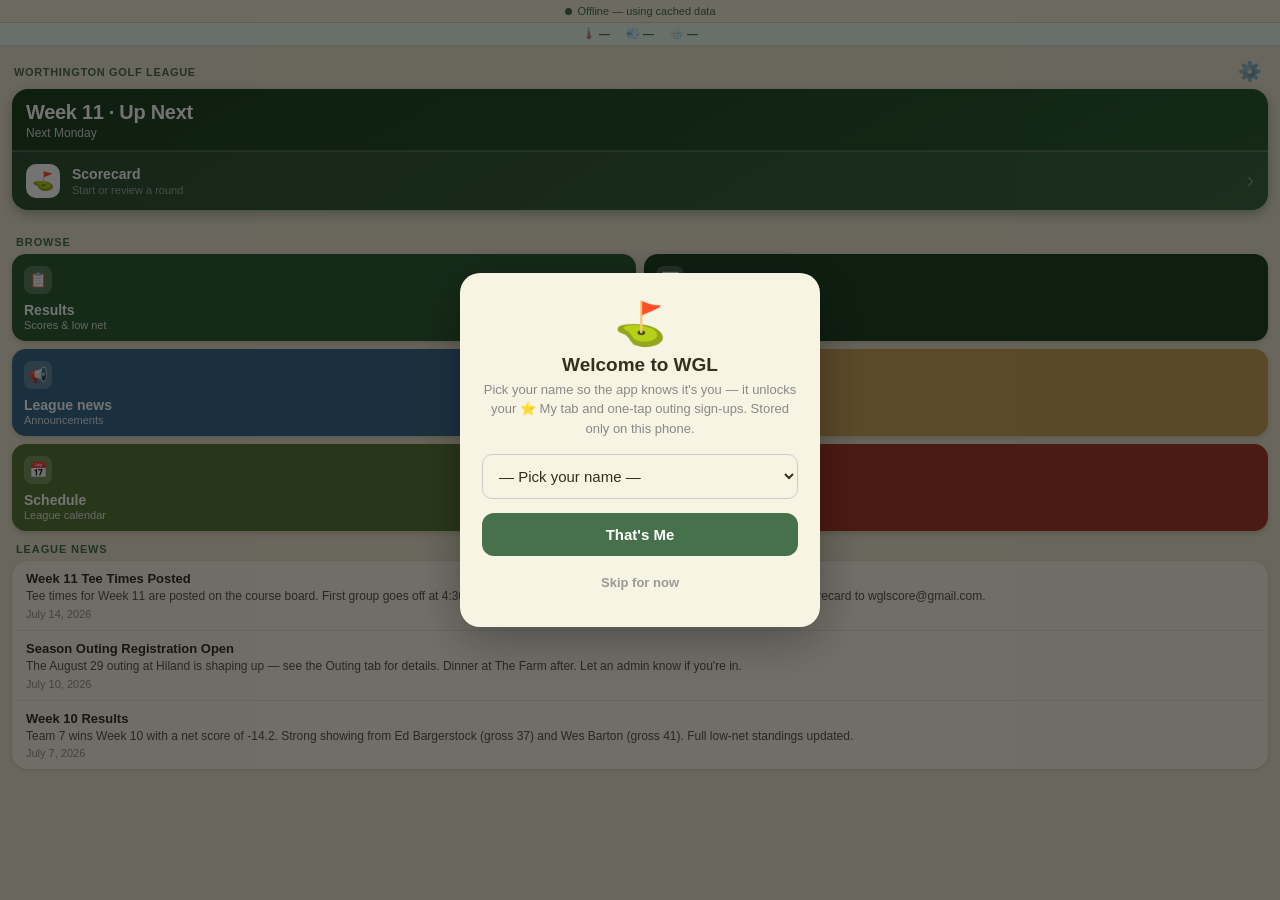
==== commit dc2ad2ce: "WGL update" ====
--- a/index.html
+++ b/index.html
@@ -1,5 +1,5 @@
 <!DOCTYPE html>
-<!-- WGL v57 · 2026-09-15 · Award night removed from the generated calendar. v56: Published calEvents now authoritative (admin owns the calendar). v55: Promoted from betaV2: hub-and-spoke home screen, one-tap scorecard, playoff bracket, calendar from engine data, ties to higher seed, XSS hardening. Replaces v53. -->
+<!-- WGL v60 · 2026-09-29 · Home screen contrast: green hero card, course-colored browse tile grid, solid green Home back button. v59: Scorecard keeps players in entry order. Playoff weeks titled Semifinals/Finals; week dates now fall back to the engine calendar so engine-published weeks no longer render a bare "Week 18 ·"; week 17 date corrected Sunday→Monday. v57: Award night removed from the generated calendar. v56: Published calEvents now authoritative (admin owns the calendar). v55: Promoted from betaV2: hub-and-spoke home screen, one-tap scorecard, playoff bracket, calendar from engine data, ties to higher seed, XSS hardening. Replaces v53. -->
 <html lang="en">
 <head>
 <meta charset="UTF-8">
@@ -29,7 +29,7 @@
 .sync-bar { display:flex; align-items:center; justify-content:center; gap:6px; padding-top:calc(5px + env(safe-area-inset-top)); padding-bottom:5px; padding-left:12px; padding-right:12px; font-size:11px; color:#2e7d32; background:#e8f5e9; border-bottom:1px solid #c8e6c9; flex-shrink:0; order:0; position:relative; }
 .sync-dot { width:7px; height:7px; border-radius:50%; background:#43a047; flex-shrink:0; }
 .wx-bar { display:flex; gap:16px; align-items:center; justify-content:center; padding:4px 14px 5px; font-size:11px; color:#2e7d32; background:#e8f5e9; border-bottom:1px solid #c8e6c9; flex-shrink:0; flex-wrap:wrap; }
-.wx-bar span { display:flex; align-items:center; gap:3px; opacity:.85; }
+.wx-bar span { display:flex; align-items:center; gap:3px; opacity:1; font-weight:600; }
 
 /* Header — removed v53; safe-area top now handled by body/sync-bar */
 .app-hdr { display:none; }
@@ -491,38 +491,61 @@
 .tabs{display:none!important}
 .tab-content{padding:12px 12px calc(20px + env(safe-area-inset-bottom))}
 
-/* Section header (back chevron) */
-.sec-hdr{display:flex;align-items:center;gap:4px;padding:8px 4px 4px;flex-shrink:0}
-.back-btn{background:none;border:none;color:var(--tint,#2e7d32);font-size:22px;font-weight:300;cursor:pointer;line-height:1;padding:4px 8px 4px 2px;-webkit-tap-highlight-color:transparent;display:flex;align-items:center;gap:3px}
-.back-btn span{font-size:14px;font-weight:600}
-.back-btn:active{opacity:.6}
-
-/* Home screen */
+/* Section header (back button) — v60: solid green pill so it reads as a button */
+.sec-hdr{display:flex;align-items:center;gap:8px;padding:10px 4px 6px;flex-shrink:0}
+.back-btn{background:#1f4423;color:#fff;border:none;border-radius:22px;height:40px;padding:0 16px 0 12px;font-size:24px;font-weight:400;cursor:pointer;line-height:1;-webkit-tap-highlight-color:transparent;display:inline-flex;align-items:center;gap:6px;box-shadow:0 2px 5px rgba(31,68,35,.35)}
+.back-btn span{font-size:15px;font-weight:700}
+.back-btn:active{opacity:.75;transform:scale(.97)}
+
+/* Home screen — v60: green hero card + "course" tile grid */
+.home-title-bar { display:flex; align-items:center; justify-content:space-between; padding:12px 14px 4px; }
+.home-title-lbl { font-size:11px; font-weight:800; letter-spacing:.06em; text-transform:uppercase; color:var(--tint,#1f4423); }
+.home-gear-btn { background:none; border:none; color:var(--tint,#1f4423); font-size:19px; cursor:pointer; padding:4px; -webkit-tap-highlight-color:transparent; opacity:.9; line-height:1; }
+.home-gear-btn:active { opacity:.5; }
 #home-screen{padding:8px 12px calc(20px + env(safe-area-inset-bottom))}
-.home-ctx-card{background:white;border-radius:16px;box-shadow:0 1px 4px rgba(0,0,0,.1);overflow:hidden;margin-bottom:10px}
-.home-ctx-header{padding:12px 14px 10px;border-bottom:1px solid #f0f0f0}
-.home-ctx-title{font-size:18px;font-weight:800;color:#1a1a1a;letter-spacing:-.3px}
-.home-ctx-sub{font-size:12px;color:#888;margin-top:2px}
-.home-row{display:flex;align-items:center;gap:12px;padding:12px 14px;border-top:1px solid #f0f0f0;cursor:pointer;-webkit-tap-highlight-color:transparent}
-.home-row:active{background:#f7f7f7}
+.home-ctx-card{background:linear-gradient(150deg,#1f4423 0%,#2f5d34 100%);color:#fff;border-radius:16px;box-shadow:0 4px 12px rgba(31,68,35,.35);overflow:hidden;margin-bottom:10px}
+.home-ctx-header{padding:12px 14px 10px;border-bottom:1px solid rgba(255,255,255,.18)}
+.home-ctx-title{font-size:20px;font-weight:800;color:#fff;letter-spacing:-.3px}
+.home-ctx-sub{font-size:12px;color:rgba(255,255,255,.82);margin-top:2px}
+.home-ctx-card .home-row{border-top:1px solid rgba(255,255,255,.14);background:rgba(255,255,255,.07)}
+.home-ctx-card .home-row:active{background:rgba(255,255,255,.16)}
+.home-ctx-card .home-row-body strong{color:#fff;font-weight:700}
+.home-ctx-card .home-row-body span{color:rgba(255,255,255,.78)}
+.home-ctx-card .home-chev{color:rgba(255,255,255,.75)}
+.home-ctx-card .home-icon{background:#fff}
+.home-row{display:flex;align-items:center;gap:12px;padding:12px 14px;border-top:1px solid rgba(120,120,128,.14);cursor:pointer;-webkit-tap-highlight-color:transparent}
 .home-icon{width:34px;height:34px;border-radius:10px;display:flex;align-items:center;justify-content:center;flex-shrink:0;font-size:18px}
 .home-icon-green{background:#e8f5e9}
 .home-icon-blue{background:#e3f2fd}
 .home-icon-amber{background:#fff8e1}
 .home-icon-purple{background:#f3e5f5}
 .home-row-body{flex:1;min-width:0}
-.home-row-body strong{display:block;font-size:14px;font-weight:600;color:#1a1a1a}
-.home-row-body span{display:block;font-size:11px;color:#888;margin-top:2px}
-.home-chev{color:#ccc;font-size:22px;font-weight:300;flex-shrink:0}
-.home-sec-label{font-size:10px;font-weight:800;letter-spacing:.08em;text-transform:uppercase;color:#999;margin:10px 2px 6px}
-.home-browse-card{background:white;border-radius:16px;box-shadow:0 1px 4px rgba(0,0,0,.1);overflow:hidden;margin-bottom:10px}
-.home-news-card{background:white;border-radius:16px;box-shadow:0 1px 4px rgba(0,0,0,.1);overflow:hidden;margin-bottom:10px}
-.home-news-hdr{padding:10px 14px 8px;font-size:10px;font-weight:800;letter-spacing:.08em;text-transform:uppercase;color:#999;border-bottom:1px solid #f0f0f0}
-.home-news-item{padding:10px 14px;border-top:1px solid #f0f0f0}
+.home-row-body strong{display:block;font-size:14px;font-weight:700;color:var(--text,#1c1a10)}
+.home-row-body span{display:block;font-size:11px;color:var(--text,#1c1a10);opacity:.68;margin-top:2px}
+.home-chev{color:var(--text,#1c1a10);opacity:.45;font-size:22px;font-weight:300;flex-shrink:0}
+.home-sec-label{font-size:11px;font-weight:800;letter-spacing:.08em;text-transform:uppercase;color:var(--tint,#1f4423);margin:12px 2px 6px}
+/* Browse tiles — colors from the course: fairway, deep rough, pond, bunker sand, rough, flag */
+.home-tiles{display:grid;grid-template-columns:1fr 1fr;gap:8px;margin:4px 12px 10px}
+.home-tile{border-radius:14px;padding:12px 12px 10px;color:#fff;min-height:78px;display:flex;flex-direction:column;justify-content:space-between;box-shadow:0 2px 6px rgba(50,40,10,.18);cursor:pointer;-webkit-tap-highlight-color:transparent}
+.home-tile:active{filter:brightness(.88);transform:scale(.98)}
+.home-tile .home-icon{width:28px;height:28px;font-size:15px;border-radius:8px;background:rgba(255,255,255,.22)}
+.home-tile strong{display:block;font-size:14px;font-weight:700;margin-top:8px;color:inherit}
+.home-tile span{display:block;font-size:11px;opacity:.85;margin-top:1px;color:inherit}
+.home-tile-fairway{background:#2f5d34}
+.home-tile-rough-deep{background:#1f4423}
+.home-tile-pond{background:#3d6b8a}
+.home-tile-sand{background:#c9a35a;color:#2a2000}
+.home-tile-sand .home-icon{background:rgba(0,0,0,.12)}
+.home-tile-rough{background:#5a7a3a}
+.home-tile-flag{background:#a63a2a}
+.home-browse-card{background:var(--card,#fffdf6);border-radius:16px;box-shadow:0 1px 4px rgba(50,40,10,.14);overflow:hidden;margin-bottom:10px}
+.home-news-card{background:var(--card,#fffdf6);border-radius:16px;box-shadow:0 1px 4px rgba(50,40,10,.14);overflow:hidden;margin-bottom:10px}
+.home-news-hdr{padding:10px 14px 8px;font-size:10px;font-weight:800;letter-spacing:.08em;text-transform:uppercase;color:var(--tint,#1f4423);border-bottom:1px solid rgba(120,120,128,.14)}
+.home-news-item{padding:10px 14px;border-top:1px solid rgba(120,120,128,.14)}
 .home-news-item:first-child{border-top:none}
-.home-news-title{font-size:13px;font-weight:700;color:#1a1a1a;margin-bottom:2px}
-.home-news-body{font-size:12px;color:#555;line-height:1.4}
-.home-news-date{font-size:11px;color:#bbb;margin-top:3px}
+.home-news-title{font-size:13px;font-weight:700;color:var(--text,#1c1a10);margin-bottom:2px}
+.home-news-body{font-size:12px;color:var(--text,#1c1a10);opacity:.8;line-height:1.4}
+.home-news-date{font-size:11px;color:var(--text,#1c1a10);opacity:.5;margin-top:3px}
 </style>
 
 </head>
@@ -564,37 +587,13 @@
   <div id="home-ctx" style="padding:0 12px 4px"></div>
   <!-- Browse card -->
   <div class="home-sec-label" style="padding:0 14px">Browse</div>
-  <div class="home-browse-card" style="margin:4px 12px 10px">
-    <div class="home-row" style="border-top:none" onclick="showTab('results',null)">
-      <div class="home-icon home-icon-blue">📋</div>
-      <div class="home-row-body"><strong>Results by week</strong><span>Scores &amp; low net</span></div>
-      <span class="home-chev">›</span>
-    </div>
-    <div class="home-row" onclick="showTab('standings',null)">
-      <div class="home-icon home-icon-purple">📊</div>
-      <div class="home-row-body"><strong>Standings</strong><span>Team points &amp; rankings</span></div>
-      <span class="home-chev">›</span>
-    </div>
-    <div class="home-row" onclick="showTab('news',null)">
-      <div class="home-icon home-icon-green">📢</div>
-      <div class="home-row-body"><strong>League news</strong><span>Announcements &amp; updates</span></div>
-      <span class="home-chev">›</span>
-    </div>
-    <div class="home-row" onclick="showTab('roster',null)">
-      <div class="home-icon home-icon-amber">👥</div>
-      <div class="home-row-body"><strong>Roster &amp; dues</strong><span>Players &amp; payment status</span></div>
-      <span class="home-chev">›</span>
-    </div>
-    <div class="home-row" onclick="showTab('calendar',null);buildCalendar()">
-      <div class="home-icon home-icon-blue">📅</div>
-      <div class="home-row-body"><strong>Schedule</strong><span>League calendar</span></div>
-      <span class="home-chev">›</span>
-    </div>
-    <div class="home-row" onclick="showTab('mytab',null);buildMyTab()">
-      <div class="home-icon home-icon-amber">⭐</div>
-      <div class="home-row-body"><strong>My stats</strong><span>Personal scorecard history</span></div>
-      <span class="home-chev">›</span>
-    </div>
+  <div class="home-tiles">
+    <div class="home-tile home-tile-fairway" onclick="showTab('results',null)"><div class="home-icon">📋</div><div><strong>Results</strong><span>Scores &amp; low net</span></div></div>
+    <div class="home-tile home-tile-rough-deep" onclick="showTab('standings',null)"><div class="home-icon">📊</div><div><strong>Standings</strong><span>Team rankings</span></div></div>
+    <div class="home-tile home-tile-pond" onclick="showTab('news',null)"><div class="home-icon">📢</div><div><strong>League news</strong><span>Announcements</span></div></div>
+    <div class="home-tile home-tile-sand" onclick="showTab('roster',null)"><div class="home-icon">👥</div><div><strong>Roster &amp; dues</strong><span>Players &amp; payment</span></div></div>
+    <div class="home-tile home-tile-rough" onclick="showTab('calendar',null);buildCalendar()"><div class="home-icon">📅</div><div><strong>Schedule</strong><span>League calendar</span></div></div>
+    <div class="home-tile home-tile-flag" onclick="showTab('mytab',null);buildMyTab()"><div class="home-icon">⭐</div><div><strong>My stats</strong><span>Scorecard history</span></div></div>
   </div>
   <!-- News feed -->
   <div class="home-sec-label" style="padding:0 14px">League News</div>
@@ -1023,7 +1022,7 @@
       </div>
     </div>
 
-    <div style="margin-top:24px;padding-top:14px;border-top:1px solid rgba(120,120,128,.15);font-size:11px;color:#bbb;text-align:center">WGL 2026 · v55</div>
+    <div style="margin-top:24px;padding-top:14px;border-top:1px solid rgba(120,120,128,.15);font-size:11px;color:#bbb;text-align:center">WGL 2026 · v60</div>
   </div>
 </div>
 
@@ -1562,7 +1561,7 @@
 
 function scStart(){
   if(!scSess.players.length){document.getElementById('sc-start-err').style.display='block';return;}
-  scSess.players.sort((a,b)=>a.hcp-b.hcp); // lowest HCP first
+  // Scorecard keeps the order the names were entered. Lowest-HCP-first is a roster rule only.
   scSess.hole=0;
   SC_STORE.save();
   scShowStep('sc-step-scoring');
@@ -2449,7 +2448,7 @@
   if(rounds.length){
     html+=`<div class="card"><div class="card-hdr">🗓 My Rounds</div><div style="padding:6px 14px">`+
       rounds.slice().reverse().map(r=>`<div style="display:flex;justify-content:space-between;padding:9px 0;border-bottom:1px solid rgba(120,120,128,.12);font-size:14px">
-        <span style="font-weight:600">Week ${r.wk}</span>
+        <span style="font-weight:600">Week ${r.wk}${wkRoundName(r.wk)?`<span style="font-weight:500;color:#888"> \u00b7 ${wkRoundName(r.wk)}</span>`:''}</span>
         <span style="color:#888">Gross ${r.gross} · HCP ${r.hcp}</span>
         <span style="font-weight:800;color:var(--tint,#2e7d32)">Net ${r.net}</span>
       </div>`).join('')+`</div></div>`;
@@ -3613,7 +3612,7 @@
   },
   // Week 17 — Sunday, August 30, 2026, Back 9. From season xlsx.
   17: {
-    label:'Week 17',date:'Sunday, August 30, 2026',course:'Hiland Golf Course',
+    label:'Week 17',date:'Monday, August 31, 2026',course:'Hiland Golf Course',
     players:[
       {name:'Larry Julius',team:1,hcp:3,gross:38,net:35},
       {name:'Frank Watt',team:1,hcp:14,gross:52,net:38},
@@ -3854,11 +3853,49 @@
   const cur=+sel.value||0;
   const wks=Object.keys(WK_DATA).map(Number).sort((a,b)=>b-a);
   sel.innerHTML=wks.map(w=>{
-    const d=WK_DATA[w]||{};
-    return `<option value="${w}">Week ${w}${d.date?' — '+d.date.replace(/^\w+, /,''):''}</option>`;
+    const ds=wkDateShort(w);
+    return `<option value="${w}">${escHtml(wkTitle(w))}${ds?' \u2014 '+escHtml(ds):''}</option>`;
   }).join('');
   if(cur&&wks.includes(cur))sel.value=cur;
 }
+// ── Week titling ────────────────────────────────────────────────────────────
+// v58: engine-published weeks arrive with date:'' — fall back to D.calendar,
+// which carries the real date for every week of the season. Playoff weeks also
+// get their round name, matching how the Schedule tab already labels them.
+function wkRoundName(wk){
+  wk = +wk;
+  if(wk === PLAYOFF_FIRST_WK)     return 'Semifinals';
+  if(wk === PLAYOFF_FIRST_WK + 1) return 'Finals';
+  return '';
+}
+// "Week 18 · Semifinals"  /  "Week 16"
+function wkTitle(wk){
+  const r = wkRoundName(wk);
+  return 'Week ' + (+wk) + (r ? ' \u00b7 ' + r : '');
+}
+// "Monday, September 14, 2026" — '' when genuinely unknown
+function wkDateStr(wk){
+  const d = WK_DATA[+wk];
+  if(d && d.date) return d.date;
+  try{
+    const c = (D.calendar || []).find(x => +x.week === +wk);
+    if(c && c.date){
+      // noon local: a bare YYYY-MM-DD parses as UTC and lands a day early
+      return new Date(c.date + 'T12:00:00')
+        .toLocaleDateString('en-US', {weekday:'long', month:'long', day:'numeric', year:'numeric'});
+    }
+  }catch(e){}
+  return '';
+}
+// "Sep 14" for the compact week picker — kept short so the <select> never clips
+function wkDateShort(wk){
+  const full = wkDateStr(wk);
+  if(!full) return '';
+  return full.replace(/^\w+, /, '')      // drop weekday
+             .replace(/, \d{4}$/, '')     // drop year
+             .replace(/^(\w{3})\w*/, '$1'); // August -> Aug
+}
+
 function loadWeekResult(wk){
   const el=document.getElementById('week-result-body');
   const sel=document.getElementById('week-select');
@@ -3873,8 +3910,9 @@
   const hasGroups=d.players.some(p=>p.grp!=null);
   const group=(hasGroups?d.players.filter(p=>p.grp===grp):d.players).sort((a,b)=>a.net-b.net);
   const modal=document.getElementById('sc-modal');
-  document.getElementById('sc-title').textContent=hasGroups?`Group ${grp} — ${d.label}`:d.label;
-  document.getElementById('sc-subtitle').textContent=`${d.date} · ${d.course}`;
+  const _wt=wkTitle(wk), _wd=wkDateStr(wk);
+  document.getElementById('sc-title').textContent=hasGroups?`Group ${grp} \u2014 ${_wt}`:_wt;
+  document.getElementById('sc-subtitle').textContent=_wd?`${_wd} \u00b7 ${d.course}`:d.course;
   const rows=group.map(p=>`
     <tr style="border-bottom:1px solid #f0f0f0;background:${p.name===tapped?'#e8f5e9':'white'}">
       <td style="padding:10px 8px;font-weight:${p.name===tapped?'700':'500'}">${p.name}<br><span style="font-size:11px;color:#888">Team ${p.team}</span></td>
@@ -3940,7 +3978,7 @@
   const best=sorted[0].total;
 
   let html=`<div class="card" style="margin-bottom:10px">
-    <div class="card-hdr">${d.label} · ${d.date}</div>
+    <div class="card-hdr">${escHtml(wkTitle(wk))}${wkDateStr(wk)?' \u2014 '+escHtml(wkDateStr(wk)):''}</div>
     <div style="padding:8px 14px;font-size:13px;color:#555">${d.course} · 4 lowest nets count</div>
   </div>`;
 
@@ -4061,7 +4099,7 @@
   if(isOutingDay){
     ctx.innerHTML=`
       <div class="home-ctx-card">
-        <div class="home-ctx-header" style="background:linear-gradient(135deg,#1b5e20 0%,#2e7d32 100%)">
+        <div class="home-ctx-header">
           <div class="home-ctx-title" style="color:white">${escHtml(o.name||'Mid-Season Outing')}</div>
           <div class="home-ctx-sub" style="color:rgba(255,255,255,.78)">${o.course?escHtml(o.course):''}${o.date?' · '+escHtml(o.date):''}</div>
           <div style="display:inline-flex;align-items:center;gap:4px;background:rgba(255,255,255,.2);border-radius:20px;padding:3px 9px;font-size:10px;font-weight:700;color:white;margin-top:6px">🏌️ Today</div>
